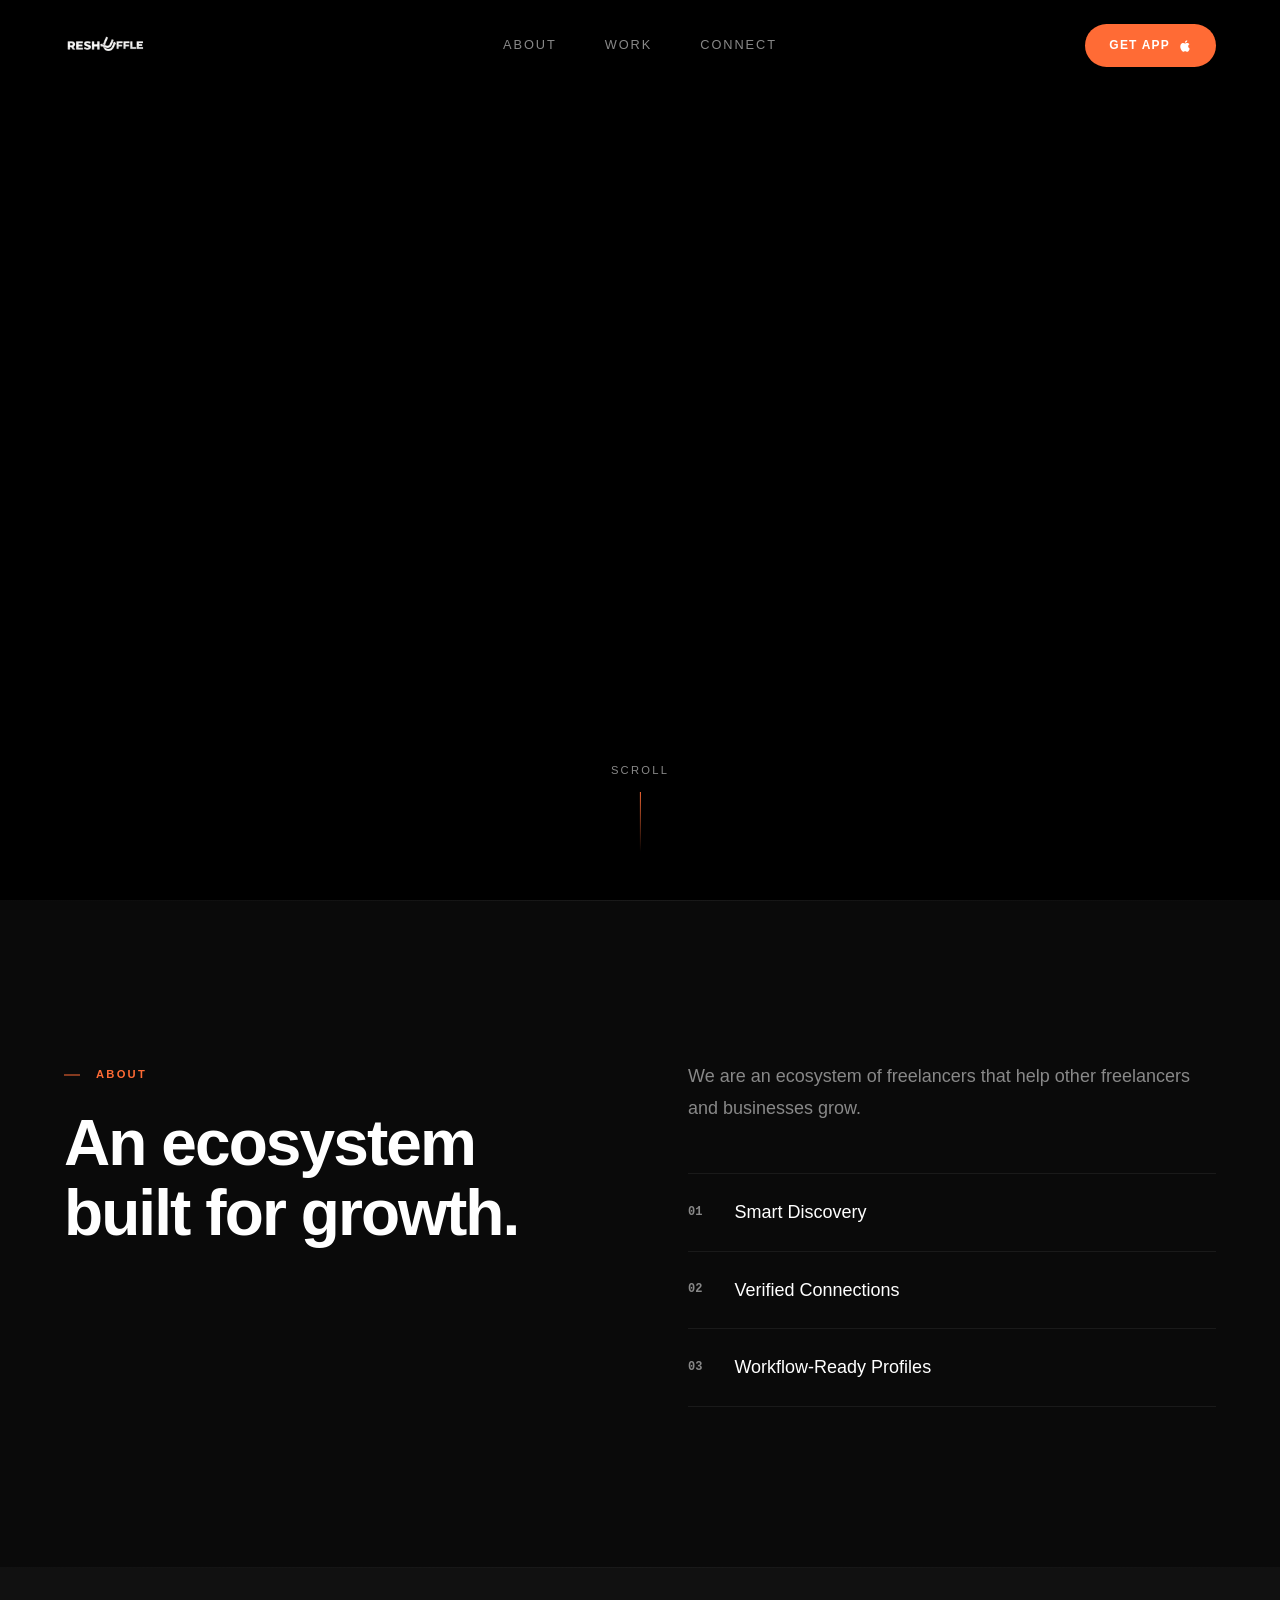
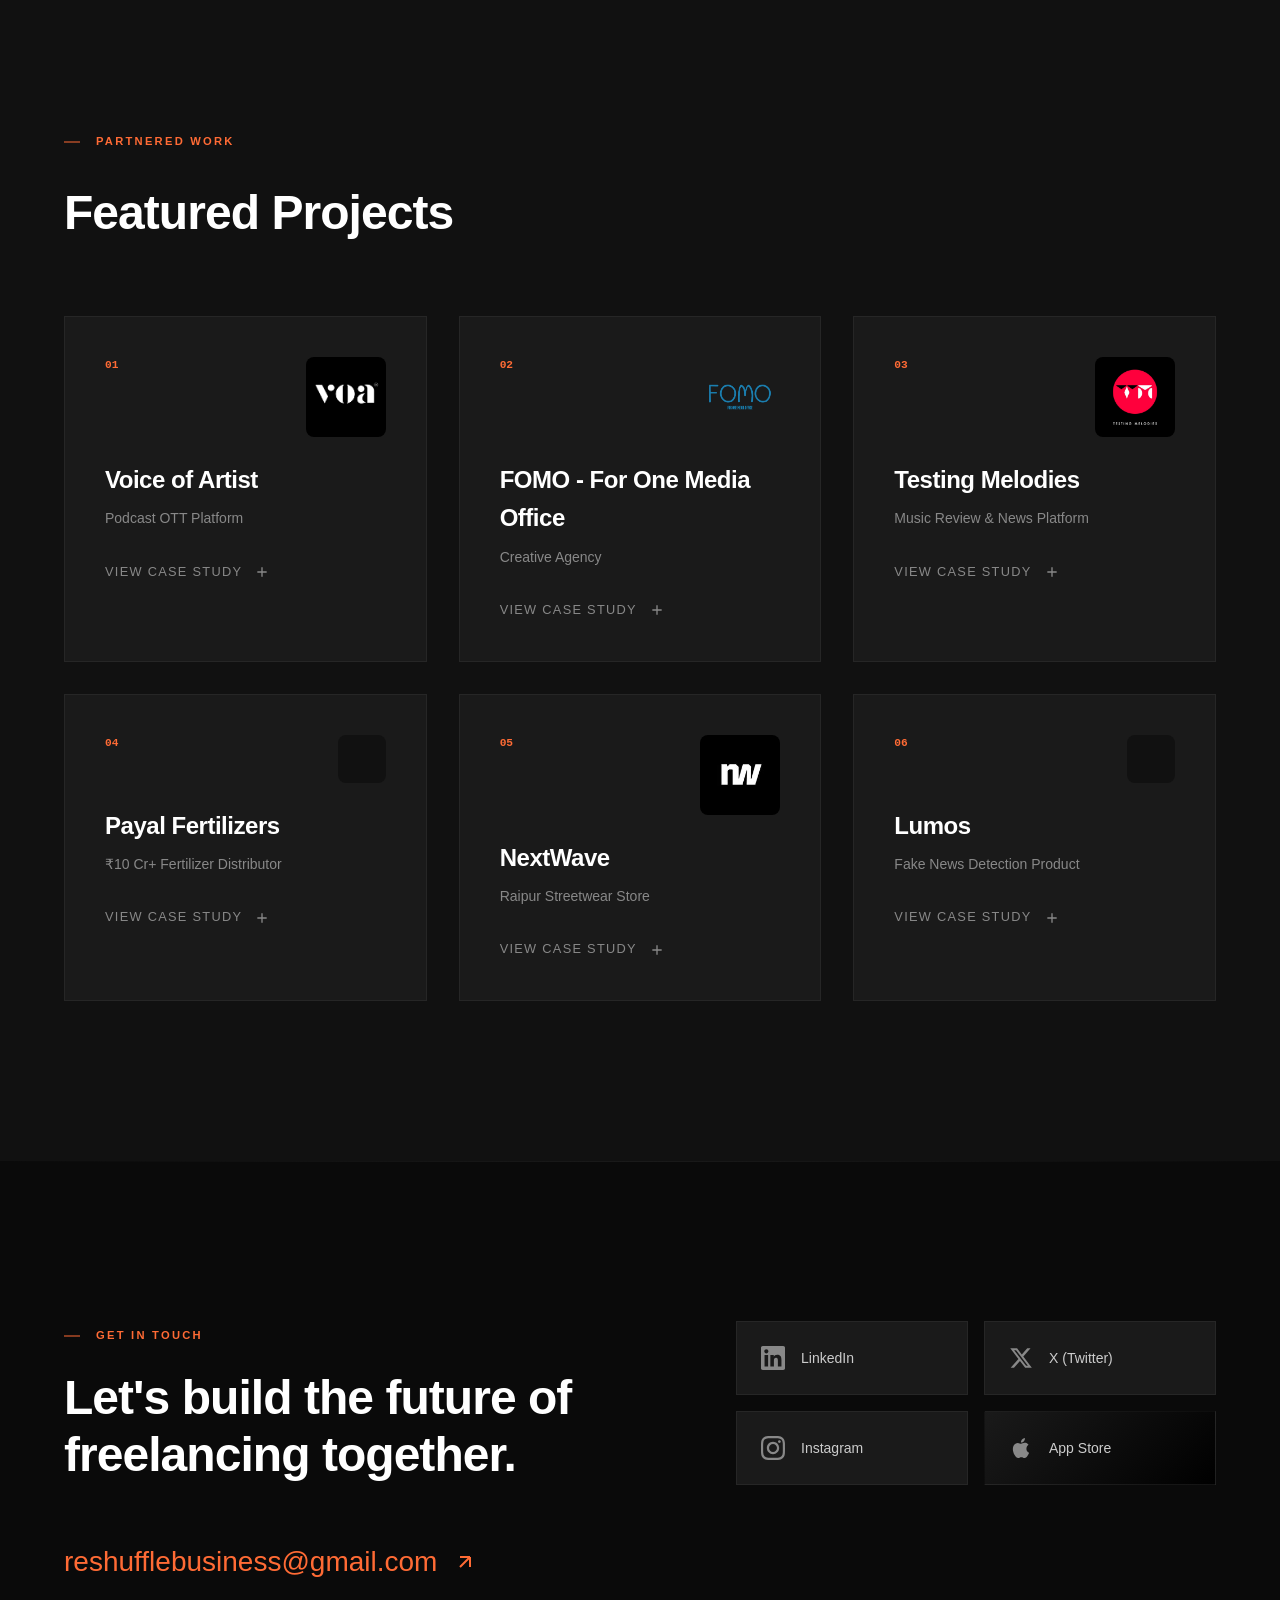
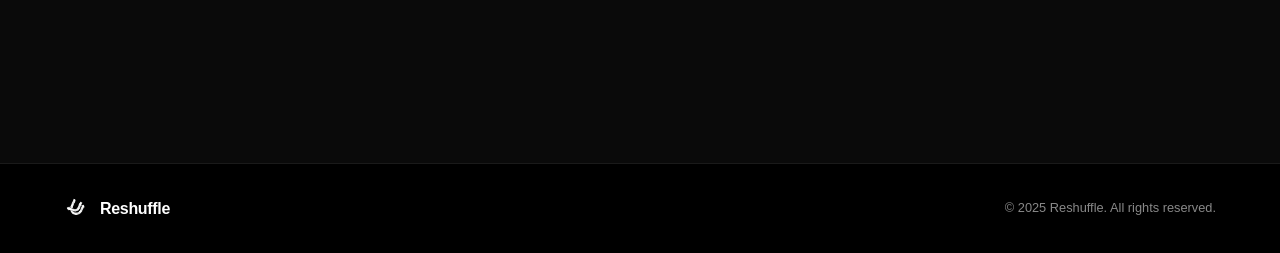
==== index.html @ 43a5092a "Add VOA website and YouTube links" ====
<!DOCTYPE html>
<html lang="en">
<head>
    <meta charset="UTF-8">
    <meta name="viewport" content="width=device-width, initial-scale=1.0">
    <title>Reshuffle — Connect with Purpose | Freelancer Ecosystem</title>
    
    <!-- SEO Meta Tags -->
    <meta name="description" content="Reshuffle is an ecosystem of freelancers helping other freelancers and businesses grow. Smart discovery, verified connections, and workflow-ready profiles.">
    <meta name="keywords" content="freelancer, networking, digital business card, freelance ecosystem, connect, collaboration, India">
    <meta name="author" content="Reshuffle">
    <meta name="robots" content="index, follow">
    <link rel="canonical" href="https://reshxffle.com/">
    
    <!-- Open Graph / Facebook -->
    <meta property="og:type" content="website">
    <meta property="og:url" content="https://reshxffle.com/">
    <meta property="og:title" content="Reshuffle — Connect with Purpose">
    <meta property="og:description" content="An ecosystem of freelancers helping other freelancers and businesses grow.">
    <meta property="og:image" content="https://reshxffle.com/og-image.png">
    
    <!-- Twitter -->
    <meta property="twitter:card" content="summary_large_image">
    <meta property="twitter:url" content="https://reshxffle.com/">
    <meta property="twitter:title" content="Reshuffle — Connect with Purpose">
    <meta property="twitter:description" content="An ecosystem of freelancers helping other freelancers and businesses grow.">
    <meta property="twitter:image" content="https://reshxffle.com/og-image.png">
    
    <!-- Favicon -->
    <link rel="icon" type="image/png" href="5 (1).png">
    <link rel="apple-touch-icon" href="5 (1).png">
    
    <!-- Preload critical assets -->
    <link rel="preload" href="styles.css" as="style">
    <link rel="preload" href="2 (1).png" as="image">
    
    <link rel="stylesheet" href="styles.css">
</head>
<body>
    <!-- Navigation -->
    <nav class="navbar">
        <a href="#hero" class="nav-logo">
            <img src="2 (1).png" alt="Reshuffle" class="logo-img" width="120" height="32">
        </a>
        <div class="nav-links">
            <a href="#about">About</a>
            <a href="#work">Work</a>
            <a href="#connect">Connect</a>
        </div>
        <a href="https://apps.apple.com/us/app/reshuffle/id6740192529" target="_blank" class="nav-cta">
            <span>Get App</span>
            <svg viewBox="0 0 24 24" fill="currentColor" width="16" height="16">
                <path d="M18.71 19.5c-.83 1.24-1.71 2.45-3.05 2.47-1.34.03-1.77-.79-3.29-.79-1.53 0-2 .77-3.27.82-1.31.05-2.3-1.32-3.14-2.53C4.25 17 2.94 12.45 4.7 9.39c.87-1.52 2.43-2.48 4.12-2.51 1.28-.02 2.5.87 3.29.87.78 0 2.26-1.07 3.81-.91.65.03 2.47.26 3.64 1.98-.09.06-2.17 1.28-2.15 3.81.03 3.02 2.65 4.03 2.68 4.04-.03.07-.42 1.44-1.38 2.83M13 3.5c.73-.83 1.94-1.46 2.94-1.5.13 1.17-.34 2.35-1.04 3.19-.69.85-1.83 1.51-2.95 1.42-.15-1.15.41-2.35 1.05-3.11z"/>
            </svg>
        </a>
        <div class="nav-toggle" id="navToggle">
            <span></span>
            <span></span>
            <span></span>
        </div>
    </nav>

    <!-- Mobile Menu -->
    <div class="mobile-menu" id="mobileMenu">
        <a href="#about">About</a>
        <a href="#work">Work</a>
        <a href="#connect">Connect</a>
        <a href="https://apps.apple.com/us/app/reshuffle/id6740192529" target="_blank" class="mobile-cta">Get App</a>
    </div>

    <!-- Hero Section with Video Background -->
    <section class="hero" id="hero">
        <!-- LCP Element for PageSpeed -->
        <h1 class="hero-lcp">Reshuffle</h1>
        <div class="video-container">
            <video autoplay muted loop playsinline preload="auto" id="heroVideo" poster="video-poster.jpg">
                <source src="WhatsApp Video 2025-12-06 at 01.39.34.mp4" type="video/mp4">
            </video>
            <div class="video-overlay"></div>
        </div>
        <div class="scroll-indicator">
            <div class="scroll-text">Scroll</div>
            <div class="scroll-line"></div>
        </div>
    </section>

    <!-- About Section -->
    <section class="about" id="about">
        <div class="section-container">
            <div class="about-grid">
                <div class="about-left">
                    <span class="section-label">About</span>
                    <h2 class="about-headline">An ecosystem built for growth.</h2>
                </div>
                <div class="about-right">
                    <p class="about-description">
                        We are an ecosystem of freelancers that help other freelancers and businesses grow.
                    </p>
                    <div class="about-features">
                        <div class="feature-item">
                            <span class="feature-number">01</span>
                            <span class="feature-text">Smart Discovery</span>
                        </div>
                        <div class="feature-item">
                            <span class="feature-number">02</span>
                            <span class="feature-text">Verified Connections</span>
                        </div>
                        <div class="feature-item">
                            <span class="feature-number">03</span>
                            <span class="feature-text">Workflow-Ready Profiles</span>
                        </div>
                    </div>
                </div>
            </div>
        </div>
    </section>

    <!-- Partnered Work Section -->
    <section class="work" id="work">
        <div class="section-container">
            <span class="section-label">Partnered Work</span>
            <h2 class="work-headline">Featured Projects</h2>
            <div class="work-grid">
                <!-- Case Study 1 - Voice of Artist -->
                <div class="work-card" data-project="1">
                    <div class="work-card-inner">
                        <div class="work-header">
                            <span class="work-number">01</span>
                            <img src="Voice of Artist Logo-3.png" alt="VOA Logo" class="work-logo" width="80" height="80">
                        </div>
                        <h3 class="work-title">Voice of Artist</h3>
                        <p class="work-desc">Podcast OTT Platform</p>
                        <div class="work-expand">
                            <span>View Case Study</span>
                            <svg viewBox="0 0 24 24" fill="none" stroke="currentColor" stroke-width="2" width="20" height="20">
                                <path d="M12 5v14M5 12h14"/>
                            </svg>
                        </div>
                    </div>
                    <div class="work-details">
                        <div class="detail-section">
                            <h4>Background</h4>
                            <p>A YouTube-based podcast brand aiming to evolve into a full OTT platform for podcasts and short films.</p>
                        </div>
                        <div class="detail-section">
                            <h4>Problem</h4>
                            <ul>
                                <li>Vision lacked clarity for scale</li>
                                <li>Founder's time conflicted with other projects</li>
                                <li>Needed high-quality work at affordable rates</li>
                            </ul>
                        </div>
                        <div class="detail-section">
                            <h4>Solution</h4>
                            <ul>
                                <li>Revamped brand strategy</li>
                                <li>Built their first website</li>
                                <li>Set up dedicated social media team</li>
                                <li>Published community-centric content</li>
                            </ul>
                        </div>
                        <div class="work-links">
                            <a href="https://www.voiceofartist.com/" target="_blank" class="work-link">
                                <span>Website</span>
                                <svg viewBox="0 0 24 24" fill="none" stroke="currentColor" stroke-width="2" width="16" height="16">
                                    <path d="M7 17L17 7M17 7H7M17 7V17"/>
                                </svg>
                            </a>
                            <a href="https://www.youtube.com/@Voauniverse" target="_blank" class="work-link">
                                <span>YouTube</span>
                                <svg viewBox="0 0 24 24" fill="none" stroke="currentColor" stroke-width="2" width="16" height="16">
                                    <path d="M7 17L17 7M17 7H7M17 7V17"/>
                                </svg>
                            </a>
                        </div>
                    </div>
                </div>

                <!-- Case Study 2 - FOMO -->
                <div class="work-card" data-project="2">
                    <div class="work-card-inner">
                        <div class="work-header">
                            <span class="work-number">02</span>
                            <img src="Artboard 4 copy 2.png" alt="FOMO Logo" class="work-logo" width="80" height="80">
                        </div>
                        <h3 class="work-title">FOMO - For One Media Office</h3>
                        <p class="work-desc">Creative Agency</p>
                        <div class="work-expand">
                            <span>View Case Study</span>
                            <svg viewBox="0 0 24 24" fill="none" stroke="currentColor" stroke-width="2" width="20" height="20">
                                <path d="M12 5v14M5 12h14"/>
                            </svg>
                        </div>
                    </div>
                    <div class="work-details">
                        <div class="detail-section">
                            <h4>Background</h4>
                            <p>A content & branding agency offering brand kits and social presence services.</p>
                        </div>
                        <div class="detail-section">
                            <h4>Problem</h4>
                            <ul>
                                <li>Missing website/app development services</li>
                                <li>Losing clients needing end-to-end digital presence</li>
                            </ul>
                        </div>
                        <div class="detail-section">
                            <h4>Solution</h4>
                            <ul>
                                <li>Delivered multiple client websites</li>
                                <li>Expanded service portfolio</li>
                                <li>Increased client acquisition & revenue</li>
                            </ul>
                        </div>
                        <a href="https://sahaj-agro-web.vercel.app/" target="_blank" class="work-link">
                            <span>View Live Project</span>
                            <svg viewBox="0 0 24 24" fill="none" stroke="currentColor" stroke-width="2" width="16" height="16">
                                <path d="M7 17L17 7M17 7H7M17 7V17"/>
                            </svg>
                        </a>
                    </div>
                </div>

                <!-- Case Study 3 - Testing Melodies -->
                <div class="work-card" data-project="3">
                    <div class="work-card-inner">
                        <div class="work-header">
                            <span class="work-number">03</span>
                            <img src="WhatsApp Image 2025-12-17 at 14.43.36.jpeg" alt="Testing Melodies Logo" class="work-logo" width="80" height="80">
                        </div>
                        <h3 class="work-title">Testing Melodies</h3>
                        <p class="work-desc">Music Review & News Platform</p>
                        <div class="work-expand">
                            <span>View Case Study</span>
                            <svg viewBox="0 0 24 24" fill="none" stroke="currentColor" stroke-width="2" width="20" height="20">
                                <path d="M12 5v14M5 12h14"/>
                            </svg>
                        </div>
                    </div>
                    <div class="work-details">
                        <div class="detail-section">
                            <h4>Background</h4>
                            <p>A bold music review platform delivering no-BS critiques, global music news, and curated perspectives. From underground releases to chart-toppers, they break down every drop, riff, and rhyme with the ears of critics and hearts of fans.</p>
                        </div>
                        <div class="detail-section">
                            <h4>Problem</h4>
                            <ul>
                                <li>Needed automation systems for operations</li>
                                <li>Required a professional website</li>
                                <li>Lacked structured artist outreach process</li>
                            </ul>
                        </div>
                        <div class="detail-section">
                            <h4>Solution</h4>
                            <ul>
                                <li>Set up automation & website infrastructure</li>
                                <li>Created complete operation planning</li>
                                <li>Built artist outreach system</li>
                                <li>Hired & onboarded 10 writers</li>
                            </ul>
                        </div>
                        <a href="https://www.testingmelodies.com/" target="_blank" class="work-link">
                            <span>View Live Project</span>
                            <svg viewBox="0 0 24 24" fill="none" stroke="currentColor" stroke-width="2" width="16" height="16">
                                <path d="M7 17L17 7M17 7H7M17 7V17"/>
                            </svg>
                        </a>
                    </div>
                </div>

                <!-- Case Study 4 - Payal Fertilizers -->
                <div class="work-card" data-project="4">
                    <div class="work-card-inner">
                        <div class="work-header">
                            <span class="work-number">04</span>
                            <div class="work-logo-placeholder" id="logo-4"></div>
                        </div>
                        <h3 class="work-title">Payal Fertilizers</h3>
                        <p class="work-desc">₹10 Cr+ Fertilizer Distributor</p>
                        <div class="work-expand">
                            <span>View Case Study</span>
                            <svg viewBox="0 0 24 24" fill="none" stroke="currentColor" stroke-width="2" width="20" height="20">
                                <path d="M12 5v14M5 12h14"/>
                            </svg>
                        </div>
                    </div>
                    <div class="work-details">
                        <div class="detail-section">
                            <h4>Background</h4>
                            <p>A well-established distributor operating entirely on physical documentation.</p>
                        </div>
                        <div class="detail-section">
                            <h4>Problem</h4>
                            <ul>
                                <li>Manual operations causing errors & delays</li>
                                <li>No real-time data tracking</li>
                                <li>No digital ecosystem for inventory & sales</li>
                            </ul>
                        </div>
                        <div class="detail-section">
                            <h4>Solution</h4>
                            <ul>
                                <li>Inventory management system</li>
                                <li>Sales management dashboard</li>
                                <li>Improved tracking & operational efficiency</li>
                            </ul>
                        </div>
                        <a href="https://retail-management-system-6o3k.onrender.com/" target="_blank" class="work-link">
                            <span>View Live Project</span>
                            <svg viewBox="0 0 24 24" fill="none" stroke="currentColor" stroke-width="2" width="16" height="16">
                                <path d="M7 17L17 7M17 7H7M17 7V17"/>
                            </svg>
                        </a>
                    </div>
                </div>

                <!-- Case Study 5 - NextWave -->
                <div class="work-card" data-project="5">
                    <div class="work-card-inner">
                        <div class="work-header">
                            <span class="work-number">05</span>
                            <img src="448228075_3775032336079476_2112666544540400340_n.jpg" alt="NextWave Logo" class="work-logo" width="80" height="80">
                        </div>
                        <h3 class="work-title">NextWave</h3>
                        <p class="work-desc">Raipur Streetwear Store</p>
                        <div class="work-expand">
                            <span>View Case Study</span>
                            <svg viewBox="0 0 24 24" fill="none" stroke="currentColor" stroke-width="2" width="20" height="20">
                                <path d="M12 5v14M5 12h14"/>
                            </svg>
                        </div>
                    </div>
                    <div class="work-details">
                        <div class="detail-section">
                            <h4>Background</h4>
                            <p>A physical store with strong offline identity but zero online presence.</p>
                        </div>
                        <div class="detail-section">
                            <h4>Problem</h4>
                            <ul>
                                <li>Missing digital brand identity</li>
                                <li>No online audience or digital sales</li>
                            </ul>
                        </div>
                        <div class="detail-section">
                            <h4>Solution</h4>
                            <ul>
                                <li>Instagram setup & optimization</li>
                                <li>Content shoots + reels + catalogue</li>
                                <li>Micro-targeted local promotions</li>
                                <li>Increased footfall & online traction</li>
                            </ul>
                        </div>
                        <div class="work-links">
                            <a href="https://www.instagram.com/reel/DKIATqQSa67/" target="_blank" class="work-link">
                                <span>Reel 1</span>
                                <svg viewBox="0 0 24 24" fill="none" stroke="currentColor" stroke-width="2" width="16" height="16">
                                    <path d="M7 17L17 7M17 7H7M17 7V17"/>
                                </svg>
                            </a>
                            <a href="https://www.instagram.com/reel/DJE-OFLSDKU/" target="_blank" class="work-link">
                                <span>Reel 2</span>
                                <svg viewBox="0 0 24 24" fill="none" stroke="currentColor" stroke-width="2" width="16" height="16">
                                    <path d="M7 17L17 7M17 7H7M17 7V17"/>
                                </svg>
                            </a>
                            <a href="https://www.instagram.com/reel/DI37tfjvJw6/" target="_blank" class="work-link">
                                <span>Reel 3</span>
                                <svg viewBox="0 0 24 24" fill="none" stroke="currentColor" stroke-width="2" width="16" height="16">
                                    <path d="M7 17L17 7M17 7H7M17 7V17"/>
                                </svg>
                            </a>
                        </div>
                    </div>
                </div>

                <!-- Case Study 6 - Lumos -->
                <div class="work-card" data-project="6">
                    <div class="work-card-inner">
                        <div class="work-header">
                            <span class="work-number">06</span>
                            <div class="work-logo-placeholder" id="logo-6"></div>
                        </div>
                        <h3 class="work-title">Lumos</h3>
                        <p class="work-desc">Fake News Detection Product</p>
                        <div class="work-expand">
                            <span>View Case Study</span>
                            <svg viewBox="0 0 24 24" fill="none" stroke="currentColor" stroke-width="2" width="20" height="20">
                                <path d="M12 5v14M5 12h14"/>
                            </svg>
                        </div>
                    </div>
                    <div class="work-details">
                        <div class="detail-section">
                            <h4>Background</h4>
                            <p>A passion project to detect misinformation globally.</p>
                        </div>
                        <div class="detail-section">
                            <h4>Problem</h4>
                            <ul>
                                <li>No clear user base</li>
                                <li>No product direction for market</li>
                                <li>Needed network + product refinement</li>
                            </ul>
                        </div>
                        <div class="detail-section">
                            <h4>Solution</h4>
                            <ul>
                                <li>Structured SaaS-style verification product</li>
                                <li>Claim analysis & trust scores</li>
                                <li>Positioned for B2B news organization adoption</li>
                            </ul>
                        </div>
                        <a href="https://lumos-leln.onrender.com/" target="_blank" class="work-link">
                            <span>View Live Project</span>
                            <svg viewBox="0 0 24 24" fill="none" stroke="currentColor" stroke-width="2" width="16" height="16">
                                <path d="M7 17L17 7M17 7H7M17 7V17"/>
                            </svg>
                        </a>
                    </div>
                </div>
            </div>
        </div>
    </section>

    <!-- Connect Section (Combined Social + Contact) -->
    <section class="connect" id="connect">
        <div class="section-container">
            <div class="connect-wrapper">
                <div class="connect-left">
                    <span class="section-label">Get in Touch</span>
                    <h2 class="connect-headline">Let's build the future of freelancing together.</h2>
                    <a href="mailto:reshufflebusiness@gmail.com" class="connect-email">
                        <span>reshufflebusiness@gmail.com</span>
                        <svg viewBox="0 0 24 24" fill="none" stroke="currentColor" stroke-width="2" width="20" height="20">
                            <path d="M7 17L17 7M17 7H7M17 7V17"/>
                        </svg>
                    </a>
                </div>
                <div class="connect-right">
                    <div class="social-grid">
                        <a href="https://www.linkedin.com/company/reshxffle" target="_blank" class="social-link">
                            <svg viewBox="0 0 24 24" fill="currentColor" width="24" height="24">
                                <path d="M20.447 20.452h-3.554v-5.569c0-1.328-.027-3.037-1.852-3.037-1.853 0-2.136 1.445-2.136 2.939v5.667H9.351V9h3.414v1.561h.046c.477-.9 1.637-1.85 3.37-1.85 3.601 0 4.267 2.37 4.267 5.455v6.286zM5.337 7.433c-1.144 0-2.063-.926-2.063-2.065 0-1.138.92-2.063 2.063-2.063 1.14 0 2.064.925 2.064 2.063 0 1.139-.925 2.065-2.064 2.065zm1.782 13.019H3.555V9h3.564v11.452zM22.225 0H1.771C.792 0 0 .774 0 1.729v20.542C0 23.227.792 24 1.771 24h20.451C23.2 24 24 23.227 24 22.271V1.729C24 .774 23.2 0 22.222 0h.003z"/>
                            </svg>
                            <span>LinkedIn</span>
                        </a>
                        <a href="https://x.com/reshxffle" target="_blank" class="social-link">
                            <svg viewBox="0 0 24 24" fill="currentColor" width="24" height="24">
                                <path d="M18.244 2.25h3.308l-7.227 8.26 8.502 11.24H16.17l-5.214-6.817L4.99 21.75H1.68l7.73-8.835L1.254 2.25H8.08l4.713 6.231zm-1.161 17.52h1.833L7.084 4.126H5.117z"/>
                            </svg>
                            <span>X (Twitter)</span>
                        </a>
                        <a href="https://instagram.com/reshxffle" target="_blank" class="social-link">
                            <svg viewBox="0 0 24 24" fill="currentColor" width="24" height="24">
                                <path d="M12 2.163c3.204 0 3.584.012 4.85.07 3.252.148 4.771 1.691 4.919 4.919.058 1.265.069 1.645.069 4.849 0 3.205-.012 3.584-.069 4.849-.149 3.225-1.664 4.771-4.919 4.919-1.266.058-1.644.07-4.85.07-3.204 0-3.584-.012-4.849-.07-3.26-.149-4.771-1.699-4.919-4.92-.058-1.265-.07-1.644-.07-4.849 0-3.204.013-3.583.07-4.849.149-3.227 1.664-4.771 4.919-4.919 1.266-.057 1.645-.069 4.849-.069zm0-2.163c-3.259 0-3.667.014-4.947.072-4.358.2-6.78 2.618-6.98 6.98-.059 1.281-.073 1.689-.073 4.948 0 3.259.014 3.668.072 4.948.2 4.358 2.618 6.78 6.98 6.98 1.281.058 1.689.072 4.948.072 3.259 0 3.668-.014 4.948-.072 4.354-.2 6.782-2.618 6.979-6.98.059-1.28.073-1.689.073-4.948 0-3.259-.014-3.667-.072-4.947-.196-4.354-2.617-6.78-6.979-6.98-1.281-.059-1.69-.073-4.949-.073zm0 5.838c-3.403 0-6.162 2.759-6.162 6.162s2.759 6.163 6.162 6.163 6.162-2.759 6.162-6.163c0-3.403-2.759-6.162-6.162-6.162zm0 10.162c-2.209 0-4-1.79-4-4 0-2.209 1.791-4 4-4s4 1.791 4 4c0 2.21-1.791 4-4 4zm6.406-11.845c-.796 0-1.441.645-1.441 1.44s.645 1.44 1.441 1.44c.795 0 1.439-.645 1.439-1.44s-.644-1.44-1.439-1.44z"/>
                            </svg>
                            <span>Instagram</span>
                        </a>
                        <a href="https://apps.apple.com/us/app/reshuffle/id6740192529" target="_blank" class="social-link app-link">
                            <svg viewBox="0 0 24 24" fill="currentColor" width="24" height="24">
                                <path d="M18.71 19.5c-.83 1.24-1.71 2.45-3.05 2.47-1.34.03-1.77-.79-3.29-.79-1.53 0-2 .77-3.27.82-1.31.05-2.3-1.32-3.14-2.53C4.25 17 2.94 12.45 4.7 9.39c.87-1.52 2.43-2.48 4.12-2.51 1.28-.02 2.5.87 3.29.87.78 0 2.26-1.07 3.81-.91.65.03 2.47.26 3.64 1.98-.09.06-2.17 1.28-2.15 3.81.03 3.02 2.65 4.03 2.68 4.04-.03.07-.42 1.44-1.38 2.83M13 3.5c.73-.83 1.94-1.46 2.94-1.5.13 1.17-.34 2.35-1.04 3.19-.69.85-1.83 1.51-2.95 1.42-.15-1.15.41-2.35 1.05-3.11z"/>
                            </svg>
                            <span>App Store</span>
                        </a>
                    </div>
                </div>
            </div>
        </div>
    </section>

    <!-- Footer -->
    <footer class="footer">
        <div class="footer-content">
            <div class="footer-left">
                <img src="5 (1).png" alt="Reshuffle" class="footer-icon" width="32" height="32">
                <span class="footer-brand">Reshuffle</span>
            </div>
            <span class="footer-copy">© 2025 Reshuffle. All rights reserved.</span>
        </div>
    </footer>

    <script src="script.js" defer></script>
</body>
</html>
---- styles.css ----
/* ===== VARIABLES ===== */
:root {
    --black: #000000;
    --black-soft: #0A0A0A;
    --orange: #FF6B35;
    --orange-light: #FF8C5A;
    --orange-glow: rgba(255, 107, 53, 0.15);
    --white: #FFFFFF;
    --gray-dark: #111111;
    --gray-medium: #1A1A1A;
    --gray-light: #888888;
    --gray-lighter: #CCCCCC;
    
    --font-family: -apple-system, BlinkMacSystemFont, 'SF Pro Display', 'SF Pro Text', 'Helvetica Neue', Helvetica, Arial, sans-serif;
    
    --transition: all 0.4s cubic-bezier(0.4, 0, 0.2, 1);
    --transition-fast: all 0.2s cubic-bezier(0.4, 0, 0.2, 1);
}

/* ===== RESET & BASE ===== */
*, *::before, *::after {
    margin: 0;
    padding: 0;
    box-sizing: border-box;
}

html {
    scroll-behavior: smooth;
    font-size: 16px;
}

body {
    font-family: var(--font-family);
    background-color: var(--black);
    color: var(--white);
    line-height: 1.6;
    overflow-x: hidden;
    -webkit-font-smoothing: antialiased;
    -moz-osx-font-smoothing: grayscale;
    opacity: 0;
    animation: fadeIn 0.5s ease forwards;
}

@keyframes fadeIn {
    from { opacity: 0; }
    to { opacity: 1; }
}

a {
    text-decoration: none;
    color: inherit;
    transition: var(--transition);
}

/* ===== NAVIGATION ===== */
.navbar {
    position: fixed;
    top: 0;
    left: 0;
    right: 0;
    z-index: 1000;
    display: flex;
    justify-content: space-between;
    align-items: center;
    padding: 1.5rem 4rem;
    background: transparent;
    transition: var(--transition);
}

.navbar.scrolled {
    background: rgba(0, 0, 0, 0.9);
    padding: 1rem 4rem;
    backdrop-filter: blur(20px);
    -webkit-backdrop-filter: blur(20px);
    border-bottom: 1px solid rgba(255, 255, 255, 0.05);
}

.nav-logo {
    display: flex;
    align-items: center;
}

.logo-img {
    height: 32px;
    width: auto;
    transition: var(--transition);
}

.navbar.scrolled .logo-img {
    height: 28px;
}

.nav-links {
    display: flex;
    gap: 3rem;
    position: absolute;
    left: 50%;
    transform: translateX(-50%);
}

.nav-links a {
    font-size: 0.8rem;
    font-weight: 500;
    text-transform: uppercase;
    letter-spacing: 0.15em;
    color: var(--gray-light);
    position: relative;
    padding: 0.5rem 0;
}

.nav-links a::after {
    content: '';
    position: absolute;
    bottom: 0;
    left: 0;
    width: 0;
    height: 1px;
    background: var(--orange);
    transition: var(--transition);
}

.nav-links a:hover {
    color: var(--white);
}

.nav-links a:hover::after {
    width: 100%;
}

.nav-cta {
    display: flex;
    align-items: center;
    gap: 0.5rem;
    padding: 0.75rem 1.5rem;
    background: var(--orange);
    color: var(--white);
    font-size: 0.75rem;
    font-weight: 600;
    text-transform: uppercase;
    letter-spacing: 0.1em;
    border-radius: 100px;
    transition: var(--transition);
}

.nav-cta:hover {
    background: var(--orange-light);
    transform: translateY(-2px);
    box-shadow: 0 10px 30px rgba(255, 107, 53, 0.3);
}

.nav-cta svg {
    width: 14px;
    height: 14px;
}

.nav-toggle {
    display: none;
    flex-direction: column;
    gap: 5px;
    cursor: pointer;
    z-index: 1001;
}

.nav-toggle span {
    width: 24px;
    height: 2px;
    background: var(--white);
    transition: var(--transition);
    border-radius: 2px;
}

.nav-toggle.active span:nth-child(1) {
    transform: rotate(45deg) translate(5px, 5px);
}

.nav-toggle.active span:nth-child(2) {
    opacity: 0;
}

.nav-toggle.active span:nth-child(3) {
    transform: rotate(-45deg) translate(5px, -5px);
}

.mobile-menu {
    display: none;
    position: fixed;
    top: 0;
    left: 0;
    right: 0;
    bottom: 0;
    background: var(--black);
    z-index: 999;
    flex-direction: column;
    justify-content: center;
    align-items: center;
    gap: 2.5rem;
    opacity: 0;
    pointer-events: none;
    transition: var(--transition);
}

.mobile-menu.active {
    opacity: 1;
    pointer-events: all;
}

.mobile-menu a {
    font-size: 2rem;
    font-weight: 500;
    color: var(--white);
    letter-spacing: -0.02em;
}

.mobile-menu a:hover {
    color: var(--orange);
}

.mobile-cta {
    margin-top: 1rem;
    padding: 1rem 2.5rem !important;
    background: var(--orange);
    border-radius: 100px;
    font-size: 1rem !important;
}

/* ===== HERO SECTION ===== */
.hero {
    position: relative;
    height: 100vh;
    display: flex;
    align-items: center;
    justify-content: center;
    overflow: hidden;
}

/* LCP Element - Completely hidden, only for PageSpeed */
.hero-lcp {
    position: absolute;
    width: 1px;
    height: 1px;
    padding: 0;
    margin: -1px;
    overflow: hidden;
    clip: rect(0, 0, 0, 0);
    white-space: nowrap;
    border: 0;
}

.video-container {
    position: absolute;
    top: 0;
    left: 0;
    width: 100%;
    height: 100%;
    z-index: -1;
    overflow: hidden;
    background: var(--black);
}

.video-container video {
    width: 100%;
    height: 100%;
    object-fit: contain;
    background: var(--black);
}

/* Mobile video fixes */
@media (max-width: 768px) {
    .video-container video {
        width: 100%;
        height: 100%;
        object-fit: contain;
    }
    
    .hero {
        min-height: 100vh;
        min-height: -webkit-fill-available;
    }
    
    .scroll-indicator {
        bottom: 2rem;
    }
    
    .scroll-line {
        height: 40px;
    }
}

.video-overlay {
    position: absolute;
    top: 0;
    left: 0;
    width: 100%;
    height: 100%;
    background: linear-gradient(
        to bottom,
        rgba(0, 0, 0, 0.3) 0%,
        rgba(0, 0, 0, 0.1) 40%,
        rgba(0, 0, 0, 0.1) 60%,
        rgba(0, 0, 0, 0.7) 100%
    );
}

.scroll-indicator {
    position: absolute;
    bottom: 3rem;
    left: 50%;
    transform: translateX(-50%);
    display: flex;
    flex-direction: column;
    align-items: center;
    gap: 0.75rem;
}

.scroll-text {
    font-size: 0.7rem;
    text-transform: uppercase;
    letter-spacing: 0.2em;
    color: var(--gray-light);
}

.scroll-line {
    width: 1px;
    height: 60px;
    background: linear-gradient(to bottom, var(--orange), transparent);
    animation: scrollPulse 2s ease-in-out infinite;
}

@keyframes scrollPulse {
    0%, 100% {
        transform: scaleY(1);
        opacity: 1;
    }
    50% {
        transform: scaleY(0.5);
        opacity: 0.5;
    }
}

/* ===== SECTION COMMON ===== */
.section-container {
    max-width: 1400px;
    margin: 0 auto;
    padding: 10rem 4rem;
}

.section-label {
    display: inline-block;
    font-size: 0.7rem;
    font-weight: 600;
    text-transform: uppercase;
    letter-spacing: 0.2em;
    color: var(--orange);
    margin-bottom: 1.5rem;
    position: relative;
    padding-left: 2rem;
}

.section-label::before {
    content: '';
    position: absolute;
    left: 0;
    top: 50%;
    transform: translateY(-50%);
    width: 1rem;
    height: 1px;
    background: var(--orange);
}

/* ===== ABOUT SECTION ===== */
.about {
    background: var(--black-soft);
    position: relative;
    overflow: hidden;
}

.about::before {
    content: '';
    position: absolute;
    top: 0;
    left: 0;
    width: 100%;
    height: 1px;
    background: linear-gradient(to right, transparent, var(--gray-medium), transparent);
}

.about-grid {
    display: grid;
    grid-template-columns: 1fr 1fr;
    gap: 6rem;
    align-items: start;
}

.about-headline {
    font-size: clamp(2.5rem, 5vw, 4rem);
    font-weight: 600;
    letter-spacing: -0.03em;
    line-height: 1.1;
    color: var(--white);
}

.about-description {
    font-size: 1.125rem;
    color: var(--gray-light);
    line-height: 1.8;
    margin-bottom: 3rem;
}

.about-features {
    display: flex;
    flex-direction: column;
    gap: 0;
}

.feature-item {
    display: flex;
    align-items: center;
    gap: 2rem;
    padding: 1.5rem 0;
    border-bottom: 1px solid var(--gray-medium);
    transition: var(--transition);
    cursor: default;
}

.feature-item:first-child {
    border-top: 1px solid var(--gray-medium);
}

.feature-item:hover {
    padding-left: 1rem;
    border-color: var(--orange);
}

.feature-item:hover .feature-number {
    color: var(--orange);
}

.feature-number {
    font-size: 0.75rem;
    font-weight: 600;
    color: var(--gray-light);
    font-family: 'SF Mono', 'Fira Code', monospace;
    transition: var(--transition);
}

.feature-text {
    font-size: 1.125rem;
    font-weight: 500;
    color: var(--white);
}

/* ===== WORK SECTION ===== */
.work {
    background: var(--gray-dark);
    position: relative;
}

.work::before {
    content: '';
    position: absolute;
    top: 0;
    left: 0;
    width: 100%;
    height: 1px;
    background: linear-gradient(to right, transparent, var(--gray-medium), transparent);
}

.work-headline {
    font-size: clamp(2rem, 4vw, 3rem);
    font-weight: 600;
    letter-spacing: -0.02em;
    margin-bottom: 4rem;
    color: var(--white);
}

.work-grid {
    display: grid;
    grid-template-columns: repeat(3, 1fr);
    gap: 2rem;
}

.work-card {
    position: relative;
    background: var(--gray-medium);
    border: 1px solid rgba(255, 255, 255, 0.05);
    transition: var(--transition);
    overflow: hidden;
    cursor: pointer;
}

.work-card::before {
    content: '';
    position: absolute;
    top: 0;
    left: 0;
    width: 100%;
    height: 3px;
    background: var(--orange);
    transform: scaleX(0);
    transform-origin: left;
    transition: var(--transition);
}

.work-card:hover {
    background: var(--black);
    border-color: var(--orange);
}

.work-card:hover::before {
    transform: scaleX(1);
}

.work-card.expanded {
    grid-column: span 3;
    background: var(--black);
    border-color: var(--orange);
}

.work-card.expanded::before {
    transform: scaleX(1);
}

.work-card-inner {
    position: relative;
    z-index: 1;
    padding: 2.5rem;
}

.work-header {
    display: flex;
    justify-content: space-between;
    align-items: flex-start;
    margin-bottom: 1.5rem;
}

.work-number {
    font-size: 0.7rem;
    font-weight: 600;
    color: var(--orange);
    font-family: 'SF Mono', 'Fira Code', monospace;
}

.work-logo-placeholder {
    width: 48px;
    height: 48px;
    background: var(--gray-dark);
    border-radius: 8px;
    display: flex;
    align-items: center;
    justify-content: center;
    overflow: hidden;
}

.work-logo-placeholder img {
    width: 100%;
    height: 100%;
    object-fit: cover;
}

.work-logo {
    width: 80px;
    height: 80px;
    object-fit: contain;
    border-radius: 8px;
}

.work-title {
    font-size: 1.5rem;
    font-weight: 600;
    color: var(--white);
    margin-bottom: 0.5rem;
    letter-spacing: -0.02em;
}

.work-desc {
    font-size: 0.875rem;
    color: var(--gray-light);
    margin-bottom: 2rem;
}

.work-expand {
    display: flex;
    align-items: center;
    gap: 0.75rem;
    color: var(--gray-light);
    font-size: 0.8rem;
    font-weight: 500;
    text-transform: uppercase;
    letter-spacing: 0.1em;
    transition: var(--transition);
}

.work-expand svg {
    width: 16px;
    height: 16px;
    transition: var(--transition);
}

.work-card:hover .work-expand {
    color: var(--orange);
}

.work-card.expanded .work-expand svg {
    transform: rotate(45deg);
}

.work-details {
    max-height: 0;
    overflow: hidden;
    transition: max-height 0.5s cubic-bezier(0.4, 0, 0.2, 1), padding 0.5s cubic-bezier(0.4, 0, 0.2, 1);
    padding: 0 2.5rem;
    background: rgba(255, 107, 53, 0.03);
}

.work-card.expanded .work-details {
    max-height: 600px;
    padding: 0 2.5rem 2.5rem;
    border-top: 1px solid var(--gray-medium);
}

.detail-section {
    margin-bottom: 1.5rem;
}

.detail-section:last-child {
    margin-bottom: 0;
}

.detail-section h4 {
    font-size: 0.75rem;
    font-weight: 600;
    text-transform: uppercase;
    letter-spacing: 0.15em;
    color: var(--orange);
    margin-bottom: 0.75rem;
}

.detail-section p {
    font-size: 0.95rem;
    color: var(--gray-lighter);
    line-height: 1.6;
}

.detail-section ul {
    list-style: none;
    padding: 0;
    margin: 0;
}

.detail-section li {
    font-size: 0.9rem;
    color: var(--gray-lighter);
    padding-left: 1.25rem;
    position: relative;
    margin-bottom: 0.5rem;
    line-height: 1.5;
}

.detail-section li::before {
    content: '→';
    position: absolute;
    left: 0;
    color: var(--orange);
    font-size: 0.8rem;
}

.work-link {
    display: inline-flex;
    align-items: center;
    gap: 0.5rem;
    margin-top: 1rem;
    padding: 0.75rem 1.25rem;
    background: var(--orange);
    color: var(--white);
    font-size: 0.8rem;
    font-weight: 600;
    text-transform: uppercase;
    letter-spacing: 0.05em;
    border-radius: 100px;
    transition: var(--transition);
}

.work-link:hover {
    background: var(--orange-light);
    transform: translateY(-2px);
}

.work-links {
    display: flex;
    flex-wrap: wrap;
    gap: 0.75rem;
    margin-top: 1rem;
}

.work-links .work-link {
    margin-top: 0;
    padding: 0.5rem 1rem;
    font-size: 0.75rem;
}

@media (max-width: 1024px) {
    .work-grid {
        grid-template-columns: 1fr;
    }
    
    .work-card.expanded {
        grid-column: span 1;
    }
}

@media (max-width: 640px) {
    .work-card-inner {
        padding: 1.5rem;
    }
    
    .work-details {
        padding: 0 1.5rem;
    }
    
    .work-card.expanded .work-details {
        padding: 0 1.5rem 1.5rem;
    }
}

/* ===== CONNECT SECTION ===== */
.connect {
    background: var(--black-soft);
    position: relative;
}

.connect::before {
    content: '';
    position: absolute;
    top: 0;
    left: 0;
    width: 100%;
    height: 1px;
    background: linear-gradient(to right, transparent, var(--gray-medium), transparent);
}

.connect-wrapper {
    display: grid;
    grid-template-columns: 1.2fr 1fr;
    gap: 6rem;
    align-items: start;
}

.connect-headline {
    font-size: clamp(2rem, 4vw, 3rem);
    font-weight: 600;
    letter-spacing: -0.02em;
    line-height: 1.2;
    margin-bottom: 2.5rem;
    color: var(--white);
}

.connect-email {
    display: inline-flex;
    align-items: center;
    gap: 1rem;
    font-size: clamp(1.25rem, 2.5vw, 1.75rem);
    font-weight: 500;
    color: var(--orange);
    padding: 1rem 0;
    border-bottom: 2px solid transparent;
    transition: var(--transition);
}

.connect-email:hover {
    border-color: var(--orange);
}

.connect-email svg {
    width: 24px;
    height: 24px;
    transition: var(--transition);
}

.connect-email:hover svg {
    transform: translate(5px, -5px);
}

.social-grid {
    display: grid;
    grid-template-columns: repeat(2, 1fr);
    gap: 1rem;
}

.social-link {
    display: flex;
    align-items: center;
    gap: 1rem;
    padding: 1.5rem;
    background: var(--gray-medium);
    border: 1px solid rgba(255, 255, 255, 0.05);
    transition: var(--transition);
}

.social-link:hover {
    background: var(--gray-dark);
    border-color: var(--orange);
    transform: translateX(5px);
}

.social-link svg {
    width: 24px;
    height: 24px;
    color: var(--gray-light);
    transition: var(--transition);
}

.social-link:hover svg {
    color: var(--orange);
}

.social-link span {
    font-size: 0.875rem;
    font-weight: 500;
    color: var(--gray-lighter);
}

.social-link.app-link {
    background: linear-gradient(135deg, var(--gray-medium), var(--black));
}

.social-link.app-link:hover {
    background: var(--orange);
}

.social-link.app-link:hover svg,
.social-link.app-link:hover span {
    color: var(--white);
}

/* ===== FOOTER ===== */
.footer {
    background: var(--black);
    padding: 2rem 4rem;
    border-top: 1px solid var(--gray-medium);
}

.footer-content {
    max-width: 1400px;
    margin: 0 auto;
    display: flex;
    justify-content: space-between;
    align-items: center;
}

.footer-left {
    display: flex;
    align-items: center;
    gap: 0.75rem;
}

.footer-icon {
    width: 24px;
    height: 24px;
    object-fit: contain;
}

.footer-brand {
    font-size: 1rem;
    font-weight: 600;
    letter-spacing: -0.02em;
}

.footer-copy {
    font-size: 0.8rem;
    color: var(--gray-light);
}

/* ===== RESPONSIVE ===== */
@media (max-width: 1024px) {
    .navbar {
        padding: 1.5rem 2rem;
    }
    
    .navbar.scrolled {
        padding: 1rem 2rem;
    }
    
    .nav-links {
        display: none;
    }
    
    .nav-cta {
        display: none;
    }
    
    .nav-toggle {
        display: flex;
    }
    
    .mobile-menu {
        display: flex;
    }
    
    .section-container {
        padding: 6rem 2rem;
    }
    
    .about-grid {
        grid-template-columns: 1fr;
        gap: 3rem;
    }
    
    .work-grid {
        grid-template-columns: 1fr;
    }
    
    .connect-wrapper {
        grid-template-columns: 1fr;
        gap: 4rem;
    }
    
    .social-grid {
        grid-template-columns: repeat(2, 1fr);
    }
    
    .footer {
        padding: 2rem;
    }
}

@media (max-width: 640px) {
    .navbar {
        padding: 1rem 1.5rem;
    }
    
    .section-container {
        padding: 4rem 1.5rem;
    }
    
    .social-grid {
        grid-template-columns: 1fr;
    }
    
    .footer-content {
        flex-direction: column;
        gap: 1rem;
        text-align: center;
    }
    
    .footer-left {
        justify-content: center;
    }
}

/* ===== ANIMATIONS ===== */
@keyframes fadeInUp {
    from {
        opacity: 0;
        transform: translateY(40px);
    }
    to {
        opacity: 1;
        transform: translateY(0);
    }
}

.animate-in {
    animation: fadeInUp 0.8s cubic-bezier(0.4, 0, 0.2, 1) forwards;
}

/* ===== SELECTION ===== */
::selection {
    background: var(--orange);
    color: var(--white);
}

/* ===== SCROLLBAR ===== */
::-webkit-scrollbar {
    width: 6px;
}

::-webkit-scrollbar-track {
    background: var(--black);
}

::-webkit-scrollbar-thumb {
    background: var(--gray-medium);
    border-radius: 3px;
}

::-webkit-scrollbar-thumb:hover {
    background: var(--orange);
}
---- styles.css ----
/* ===== VARIABLES ===== */
:root {
    --black: #000000;
    --black-soft: #0A0A0A;
    --orange: #FF6B35;
    --orange-light: #FF8C5A;
    --orange-glow: rgba(255, 107, 53, 0.15);
    --white: #FFFFFF;
    --gray-dark: #111111;
    --gray-medium: #1A1A1A;
    --gray-light: #888888;
    --gray-lighter: #CCCCCC;
    
    --font-family: -apple-system, BlinkMacSystemFont, 'SF Pro Display', 'SF Pro Text', 'Helvetica Neue', Helvetica, Arial, sans-serif;
    
    --transition: all 0.4s cubic-bezier(0.4, 0, 0.2, 1);
    --transition-fast: all 0.2s cubic-bezier(0.4, 0, 0.2, 1);
}

/* ===== RESET & BASE ===== */
*, *::before, *::after {
    margin: 0;
    padding: 0;
    box-sizing: border-box;
}

html {
    scroll-behavior: smooth;
    font-size: 16px;
}

body {
    font-family: var(--font-family);
    background-color: var(--black);
    color: var(--white);
    line-height: 1.6;
    overflow-x: hidden;
    -webkit-font-smoothing: antialiased;
    -moz-osx-font-smoothing: grayscale;
    opacity: 0;
    animation: fadeIn 0.5s ease forwards;
}

@keyframes fadeIn {
    from { opacity: 0; }
    to { opacity: 1; }
}

a {
    text-decoration: none;
    color: inherit;
    transition: var(--transition);
}

/* ===== NAVIGATION ===== */
.navbar {
    position: fixed;
    top: 0;
    left: 0;
    right: 0;
    z-index: 1000;
    display: flex;
    justify-content: space-between;
    align-items: center;
    padding: 1.5rem 4rem;
    background: transparent;
    transition: var(--transition);
}

.navbar.scrolled {
    background: rgba(0, 0, 0, 0.9);
    padding: 1rem 4rem;
    backdrop-filter: blur(20px);
    -webkit-backdrop-filter: blur(20px);
    border-bottom: 1px solid rgba(255, 255, 255, 0.05);
}

.nav-logo {
    display: flex;
    align-items: center;
}

.logo-img {
    height: 32px;
    width: auto;
    transition: var(--transition);
}

.navbar.scrolled .logo-img {
    height: 28px;
}

.nav-links {
    display: flex;
    gap: 3rem;
    position: absolute;
    left: 50%;
    transform: translateX(-50%);
}

.nav-links a {
    font-size: 0.8rem;
    font-weight: 500;
    text-transform: uppercase;
    letter-spacing: 0.15em;
    color: var(--gray-light);
    position: relative;
    padding: 0.5rem 0;
}

.nav-links a::after {
    content: '';
    position: absolute;
    bottom: 0;
    left: 0;
    width: 0;
    height: 1px;
    background: var(--orange);
    transition: var(--transition);
}

.nav-links a:hover {
    color: var(--white);
}

.nav-links a:hover::after {
    width: 100%;
}

.nav-cta {
    display: flex;
    align-items: center;
    gap: 0.5rem;
    padding: 0.75rem 1.5rem;
    background: var(--orange);
    color: var(--white);
    font-size: 0.75rem;
    font-weight: 600;
    text-transform: uppercase;
    letter-spacing: 0.1em;
    border-radius: 100px;
    transition: var(--transition);
}

.nav-cta:hover {
    background: var(--orange-light);
    transform: translateY(-2px);
    box-shadow: 0 10px 30px rgba(255, 107, 53, 0.3);
}

.nav-cta svg {
    width: 14px;
    height: 14px;
}

.nav-toggle {
    display: none;
    flex-direction: column;
    gap: 5px;
    cursor: pointer;
    z-index: 1001;
}

.nav-toggle span {
    width: 24px;
    height: 2px;
    background: var(--white);
    transition: var(--transition);
    border-radius: 2px;
}

.nav-toggle.active span:nth-child(1) {
    transform: rotate(45deg) translate(5px, 5px);
}

.nav-toggle.active span:nth-child(2) {
    opacity: 0;
}

.nav-toggle.active span:nth-child(3) {
    transform: rotate(-45deg) translate(5px, -5px);
}

.mobile-menu {
    display: none;
    position: fixed;
    top: 0;
    left: 0;
    right: 0;
    bottom: 0;
    background: var(--black);
    z-index: 999;
    flex-direction: column;
    justify-content: center;
    align-items: center;
    gap: 2.5rem;
    opacity: 0;
    pointer-events: none;
    transition: var(--transition);
}

.mobile-menu.active {
    opacity: 1;
    pointer-events: all;
}

.mobile-menu a {
    font-size: 2rem;
    font-weight: 500;
    color: var(--white);
    letter-spacing: -0.02em;
}

.mobile-menu a:hover {
    color: var(--orange);
}

.mobile-cta {
    margin-top: 1rem;
    padding: 1rem 2.5rem !important;
    background: var(--orange);
    border-radius: 100px;
    font-size: 1rem !important;
}

/* ===== HERO SECTION ===== */
.hero {
    position: relative;
    height: 100vh;
    display: flex;
    align-items: center;
    justify-content: center;
    overflow: hidden;
}

/* LCP Element - Completely hidden, only for PageSpeed */
.hero-lcp {
    position: absolute;
    width: 1px;
    height: 1px;
    padding: 0;
    margin: -1px;
    overflow: hidden;
    clip: rect(0, 0, 0, 0);
    white-space: nowrap;
    border: 0;
}

.video-container {
    position: absolute;
    top: 0;
    left: 0;
    width: 100%;
    height: 100%;
    z-index: -1;
    overflow: hidden;
    background: var(--black);
}

.video-container video {
    width: 100%;
    height: 100%;
    object-fit: contain;
    background: var(--black);
}

/* Mobile video fixes */
@media (max-width: 768px) {
    .video-container video {
        width: 100%;
        height: 100%;
        object-fit: contain;
    }
    
    .hero {
        min-height: 100vh;
        min-height: -webkit-fill-available;
    }
    
    .scroll-indicator {
        bottom: 2rem;
    }
    
    .scroll-line {
        height: 40px;
    }
}

.video-overlay {
    position: absolute;
    top: 0;
    left: 0;
    width: 100%;
    height: 100%;
    background: linear-gradient(
        to bottom,
        rgba(0, 0, 0, 0.3) 0%,
        rgba(0, 0, 0, 0.1) 40%,
        rgba(0, 0, 0, 0.1) 60%,
        rgba(0, 0, 0, 0.7) 100%
    );
}

.scroll-indicator {
    position: absolute;
    bottom: 3rem;
    left: 50%;
    transform: translateX(-50%);
    display: flex;
    flex-direction: column;
    align-items: center;
    gap: 0.75rem;
}

.scroll-text {
    font-size: 0.7rem;
    text-transform: uppercase;
    letter-spacing: 0.2em;
    color: var(--gray-light);
}

.scroll-line {
    width: 1px;
    height: 60px;
    background: linear-gradient(to bottom, var(--orange), transparent);
    animation: scrollPulse 2s ease-in-out infinite;
}

@keyframes scrollPulse {
    0%, 100% {
        transform: scaleY(1);
        opacity: 1;
    }
    50% {
        transform: scaleY(0.5);
        opacity: 0.5;
    }
}

/* ===== SECTION COMMON ===== */
.section-container {
    max-width: 1400px;
    margin: 0 auto;
    padding: 10rem 4rem;
}

.section-label {
    display: inline-block;
    font-size: 0.7rem;
    font-weight: 600;
    text-transform: uppercase;
    letter-spacing: 0.2em;
    color: var(--orange);
    margin-bottom: 1.5rem;
    position: relative;
    padding-left: 2rem;
}

.section-label::before {
    content: '';
    position: absolute;
    left: 0;
    top: 50%;
    transform: translateY(-50%);
    width: 1rem;
    height: 1px;
    background: var(--orange);
}

/* ===== ABOUT SECTION ===== */
.about {
    background: var(--black-soft);
    position: relative;
    overflow: hidden;
}

.about::before {
    content: '';
    position: absolute;
    top: 0;
    left: 0;
    width: 100%;
    height: 1px;
    background: linear-gradient(to right, transparent, var(--gray-medium), transparent);
}

.about-grid {
    display: grid;
    grid-template-columns: 1fr 1fr;
    gap: 6rem;
    align-items: start;
}

.about-headline {
    font-size: clamp(2.5rem, 5vw, 4rem);
    font-weight: 600;
    letter-spacing: -0.03em;
    line-height: 1.1;
    color: var(--white);
}

.about-description {
    font-size: 1.125rem;
    color: var(--gray-light);
    line-height: 1.8;
    margin-bottom: 3rem;
}

.about-features {
    display: flex;
    flex-direction: column;
    gap: 0;
}

.feature-item {
    display: flex;
    align-items: center;
    gap: 2rem;
    padding: 1.5rem 0;
    border-bottom: 1px solid var(--gray-medium);
    transition: var(--transition);
    cursor: default;
}

.feature-item:first-child {
    border-top: 1px solid var(--gray-medium);
}

.feature-item:hover {
    padding-left: 1rem;
    border-color: var(--orange);
}

.feature-item:hover .feature-number {
    color: var(--orange);
}

.feature-number {
    font-size: 0.75rem;
    font-weight: 600;
    color: var(--gray-light);
    font-family: 'SF Mono', 'Fira Code', monospace;
    transition: var(--transition);
}

.feature-text {
    font-size: 1.125rem;
    font-weight: 500;
    color: var(--white);
}

/* ===== WORK SECTION ===== */
.work {
    background: var(--gray-dark);
    position: relative;
}

.work::before {
    content: '';
    position: absolute;
    top: 0;
    left: 0;
    width: 100%;
    height: 1px;
    background: linear-gradient(to right, transparent, var(--gray-medium), transparent);
}

.work-headline {
    font-size: clamp(2rem, 4vw, 3rem);
    font-weight: 600;
    letter-spacing: -0.02em;
    margin-bottom: 4rem;
    color: var(--white);
}

.work-grid {
    display: grid;
    grid-template-columns: repeat(3, 1fr);
    gap: 2rem;
}

.work-card {
    position: relative;
    background: var(--gray-medium);
    border: 1px solid rgba(255, 255, 255, 0.05);
    transition: var(--transition);
    overflow: hidden;
    cursor: pointer;
}

.work-card::before {
    content: '';
    position: absolute;
    top: 0;
    left: 0;
    width: 100%;
    height: 3px;
    background: var(--orange);
    transform: scaleX(0);
    transform-origin: left;
    transition: var(--transition);
}

.work-card:hover {
    background: var(--black);
    border-color: var(--orange);
}

.work-card:hover::before {
    transform: scaleX(1);
}

.work-card.expanded {
    grid-column: span 3;
    background: var(--black);
    border-color: var(--orange);
}

.work-card.expanded::before {
    transform: scaleX(1);
}

.work-card-inner {
    position: relative;
    z-index: 1;
    padding: 2.5rem;
}

.work-header {
    display: flex;
    justify-content: space-between;
    align-items: flex-start;
    margin-bottom: 1.5rem;
}

.work-number {
    font-size: 0.7rem;
    font-weight: 600;
    color: var(--orange);
    font-family: 'SF Mono', 'Fira Code', monospace;
}

.work-logo-placeholder {
    width: 48px;
    height: 48px;
    background: var(--gray-dark);
    border-radius: 8px;
    display: flex;
    align-items: center;
    justify-content: center;
    overflow: hidden;
}

.work-logo-placeholder img {
    width: 100%;
    height: 100%;
    object-fit: cover;
}

.work-logo {
    width: 80px;
    height: 80px;
    object-fit: contain;
    border-radius: 8px;
}

.work-title {
    font-size: 1.5rem;
    font-weight: 600;
    color: var(--white);
    margin-bottom: 0.5rem;
    letter-spacing: -0.02em;
}

.work-desc {
    font-size: 0.875rem;
    color: var(--gray-light);
    margin-bottom: 2rem;
}

.work-expand {
    display: flex;
    align-items: center;
    gap: 0.75rem;
    color: var(--gray-light);
    font-size: 0.8rem;
    font-weight: 500;
    text-transform: uppercase;
    letter-spacing: 0.1em;
    transition: var(--transition);
}

.work-expand svg {
    width: 16px;
    height: 16px;
    transition: var(--transition);
}

.work-card:hover .work-expand {
    color: var(--orange);
}

.work-card.expanded .work-expand svg {
    transform: rotate(45deg);
}

.work-details {
    max-height: 0;
    overflow: hidden;
    transition: max-height 0.5s cubic-bezier(0.4, 0, 0.2, 1), padding 0.5s cubic-bezier(0.4, 0, 0.2, 1);
    padding: 0 2.5rem;
    background: rgba(255, 107, 53, 0.03);
}

.work-card.expanded .work-details {
    max-height: 600px;
    padding: 0 2.5rem 2.5rem;
    border-top: 1px solid var(--gray-medium);
}

.detail-section {
    margin-bottom: 1.5rem;
}

.detail-section:last-child {
    margin-bottom: 0;
}

.detail-section h4 {
    font-size: 0.75rem;
    font-weight: 600;
    text-transform: uppercase;
    letter-spacing: 0.15em;
    color: var(--orange);
    margin-bottom: 0.75rem;
}

.detail-section p {
    font-size: 0.95rem;
    color: var(--gray-lighter);
    line-height: 1.6;
}

.detail-section ul {
    list-style: none;
    padding: 0;
    margin: 0;
}

.detail-section li {
    font-size: 0.9rem;
    color: var(--gray-lighter);
    padding-left: 1.25rem;
    position: relative;
    margin-bottom: 0.5rem;
    line-height: 1.5;
}

.detail-section li::before {
    content: '→';
    position: absolute;
    left: 0;
    color: var(--orange);
    font-size: 0.8rem;
}

.work-link {
    display: inline-flex;
    align-items: center;
    gap: 0.5rem;
    margin-top: 1rem;
    padding: 0.75rem 1.25rem;
    background: var(--orange);
    color: var(--white);
    font-size: 0.8rem;
    font-weight: 600;
    text-transform: uppercase;
    letter-spacing: 0.05em;
    border-radius: 100px;
    transition: var(--transition);
}

.work-link:hover {
    background: var(--orange-light);
    transform: translateY(-2px);
}

.work-links {
    display: flex;
    flex-wrap: wrap;
    gap: 0.75rem;
    margin-top: 1rem;
}

.work-links .work-link {
    margin-top: 0;
    padding: 0.5rem 1rem;
    font-size: 0.75rem;
}

@media (max-width: 1024px) {
    .work-grid {
        grid-template-columns: 1fr;
    }
    
    .work-card.expanded {
        grid-column: span 1;
    }
}

@media (max-width: 640px) {
    .work-card-inner {
        padding: 1.5rem;
    }
    
    .work-details {
        padding: 0 1.5rem;
    }
    
    .work-card.expanded .work-details {
        padding: 0 1.5rem 1.5rem;
    }
}

/* ===== CONNECT SECTION ===== */
.connect {
    background: var(--black-soft);
    position: relative;
}

.connect::before {
    content: '';
    position: absolute;
    top: 0;
    left: 0;
    width: 100%;
    height: 1px;
    background: linear-gradient(to right, transparent, var(--gray-medium), transparent);
}

.connect-wrapper {
    display: grid;
    grid-template-columns: 1.2fr 1fr;
    gap: 6rem;
    align-items: start;
}

.connect-headline {
    font-size: clamp(2rem, 4vw, 3rem);
    font-weight: 600;
    letter-spacing: -0.02em;
    line-height: 1.2;
    margin-bottom: 2.5rem;
    color: var(--white);
}

.connect-email {
    display: inline-flex;
    align-items: center;
    gap: 1rem;
    font-size: clamp(1.25rem, 2.5vw, 1.75rem);
    font-weight: 500;
    color: var(--orange);
    padding: 1rem 0;
    border-bottom: 2px solid transparent;
    transition: var(--transition);
}

.connect-email:hover {
    border-color: var(--orange);
}

.connect-email svg {
    width: 24px;
    height: 24px;
    transition: var(--transition);
}

.connect-email:hover svg {
    transform: translate(5px, -5px);
}

.social-grid {
    display: grid;
    grid-template-columns: repeat(2, 1fr);
    gap: 1rem;
}

.social-link {
    display: flex;
    align-items: center;
    gap: 1rem;
    padding: 1.5rem;
    background: var(--gray-medium);
    border: 1px solid rgba(255, 255, 255, 0.05);
    transition: var(--transition);
}

.social-link:hover {
    background: var(--gray-dark);
    border-color: var(--orange);
    transform: translateX(5px);
}

.social-link svg {
    width: 24px;
    height: 24px;
    color: var(--gray-light);
    transition: var(--transition);
}

.social-link:hover svg {
    color: var(--orange);
}

.social-link span {
    font-size: 0.875rem;
    font-weight: 500;
    color: var(--gray-lighter);
}

.social-link.app-link {
    background: linear-gradient(135deg, var(--gray-medium), var(--black));
}

.social-link.app-link:hover {
    background: var(--orange);
}

.social-link.app-link:hover svg,
.social-link.app-link:hover span {
    color: var(--white);
}

/* ===== FOOTER ===== */
.footer {
    background: var(--black);
    padding: 2rem 4rem;
    border-top: 1px solid var(--gray-medium);
}

.footer-content {
    max-width: 1400px;
    margin: 0 auto;
    display: flex;
    justify-content: space-between;
    align-items: center;
}

.footer-left {
    display: flex;
    align-items: center;
    gap: 0.75rem;
}

.footer-icon {
    width: 24px;
    height: 24px;
    object-fit: contain;
}

.footer-brand {
    font-size: 1rem;
    font-weight: 600;
    letter-spacing: -0.02em;
}

.footer-copy {
    font-size: 0.8rem;
    color: var(--gray-light);
}

/* ===== RESPONSIVE ===== */
@media (max-width: 1024px) {
    .navbar {
        padding: 1.5rem 2rem;
    }
    
    .navbar.scrolled {
        padding: 1rem 2rem;
    }
    
    .nav-links {
        display: none;
    }
    
    .nav-cta {
        display: none;
    }
    
    .nav-toggle {
        display: flex;
    }
    
    .mobile-menu {
        display: flex;
    }
    
    .section-container {
        padding: 6rem 2rem;
    }
    
    .about-grid {
        grid-template-columns: 1fr;
        gap: 3rem;
    }
    
    .work-grid {
        grid-template-columns: 1fr;
    }
    
    .connect-wrapper {
        grid-template-columns: 1fr;
        gap: 4rem;
    }
    
    .social-grid {
        grid-template-columns: repeat(2, 1fr);
    }
    
    .footer {
        padding: 2rem;
    }
}

@media (max-width: 640px) {
    .navbar {
        padding: 1rem 1.5rem;
    }
    
    .section-container {
        padding: 4rem 1.5rem;
    }
    
    .social-grid {
        grid-template-columns: 1fr;
    }
    
    .footer-content {
        flex-direction: column;
        gap: 1rem;
        text-align: center;
    }
    
    .footer-left {
        justify-content: center;
    }
}

/* ===== ANIMATIONS ===== */
@keyframes fadeInUp {
    from {
        opacity: 0;
        transform: translateY(40px);
    }
    to {
        opacity: 1;
        transform: translateY(0);
    }
}

.animate-in {
    animation: fadeInUp 0.8s cubic-bezier(0.4, 0, 0.2, 1) forwards;
}

/* ===== SELECTION ===== */
::selection {
    background: var(--orange);
    color: var(--white);
}

/* ===== SCROLLBAR ===== */
::-webkit-scrollbar {
    width: 6px;
}

::-webkit-scrollbar-track {
    background: var(--black);
}

::-webkit-scrollbar-thumb {
    background: var(--gray-medium);
    border-radius: 3px;
}

::-webkit-scrollbar-thumb:hover {
    background: var(--orange);
}
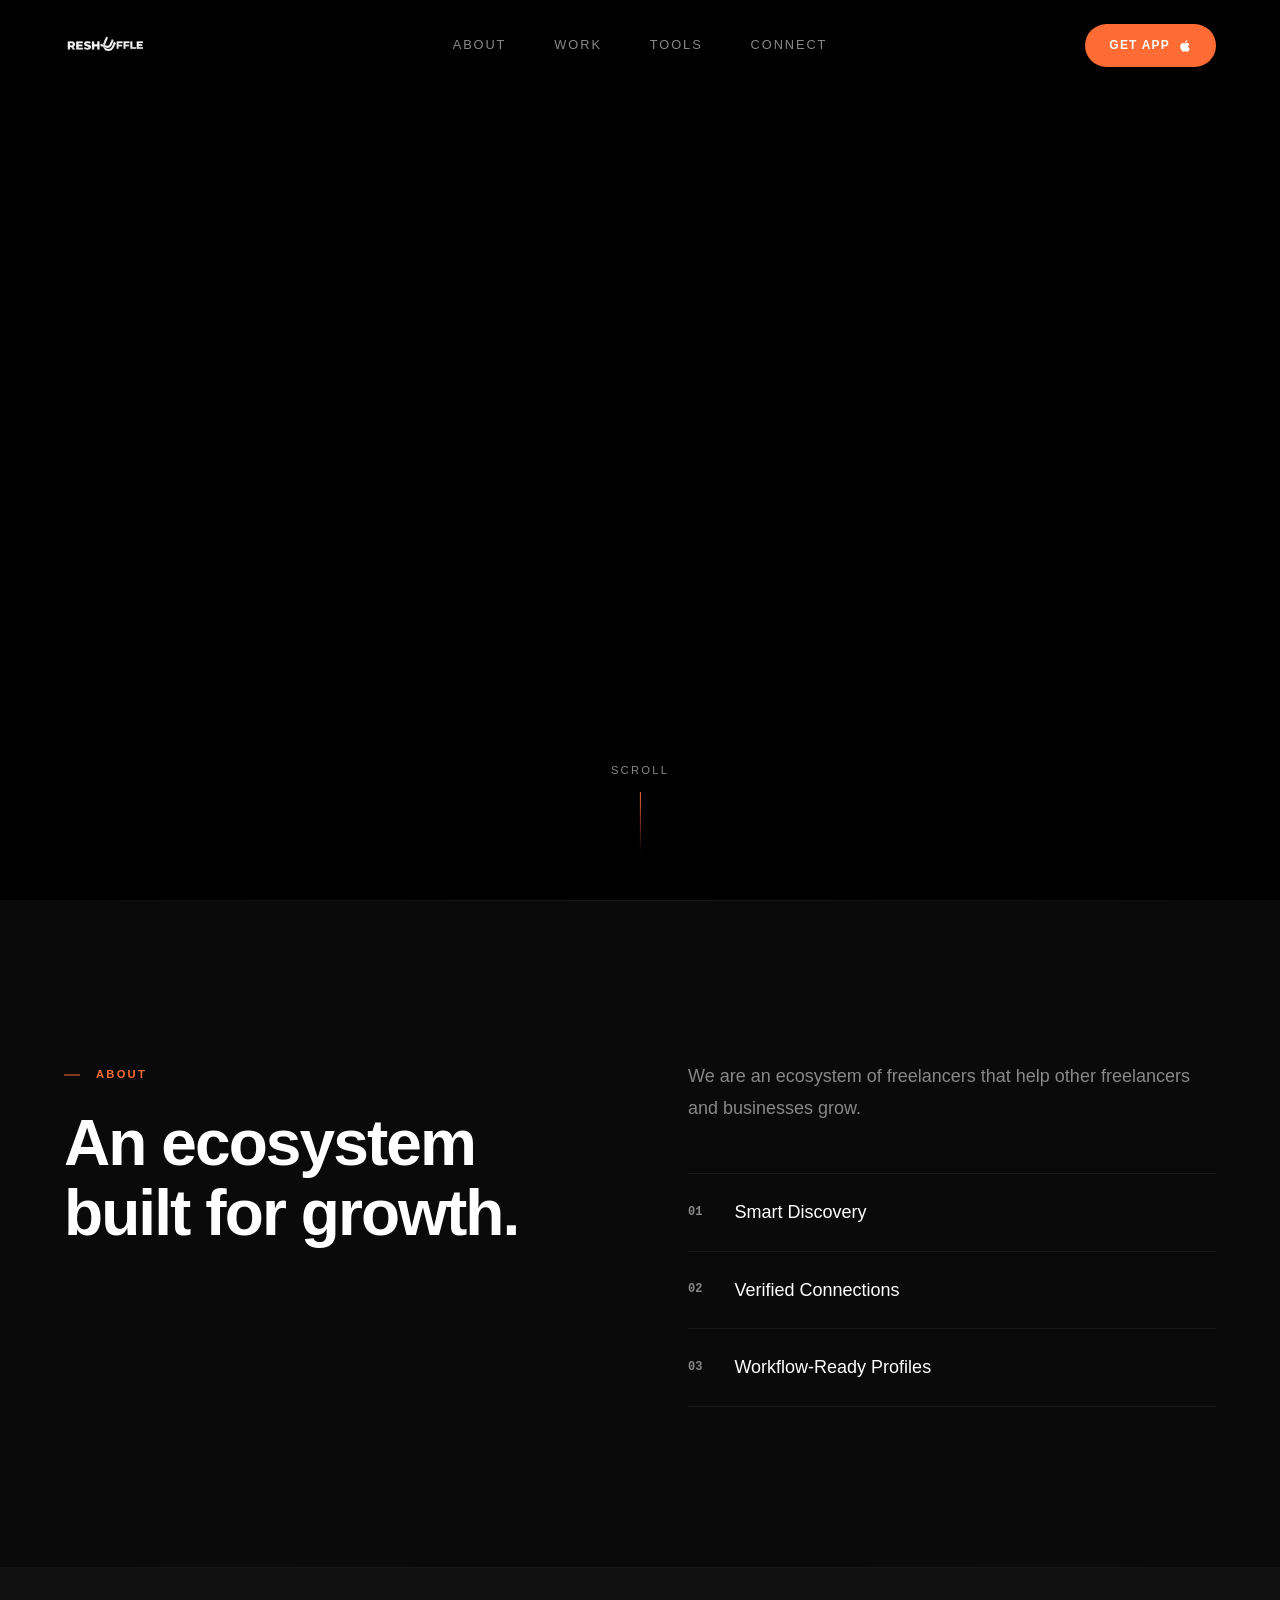
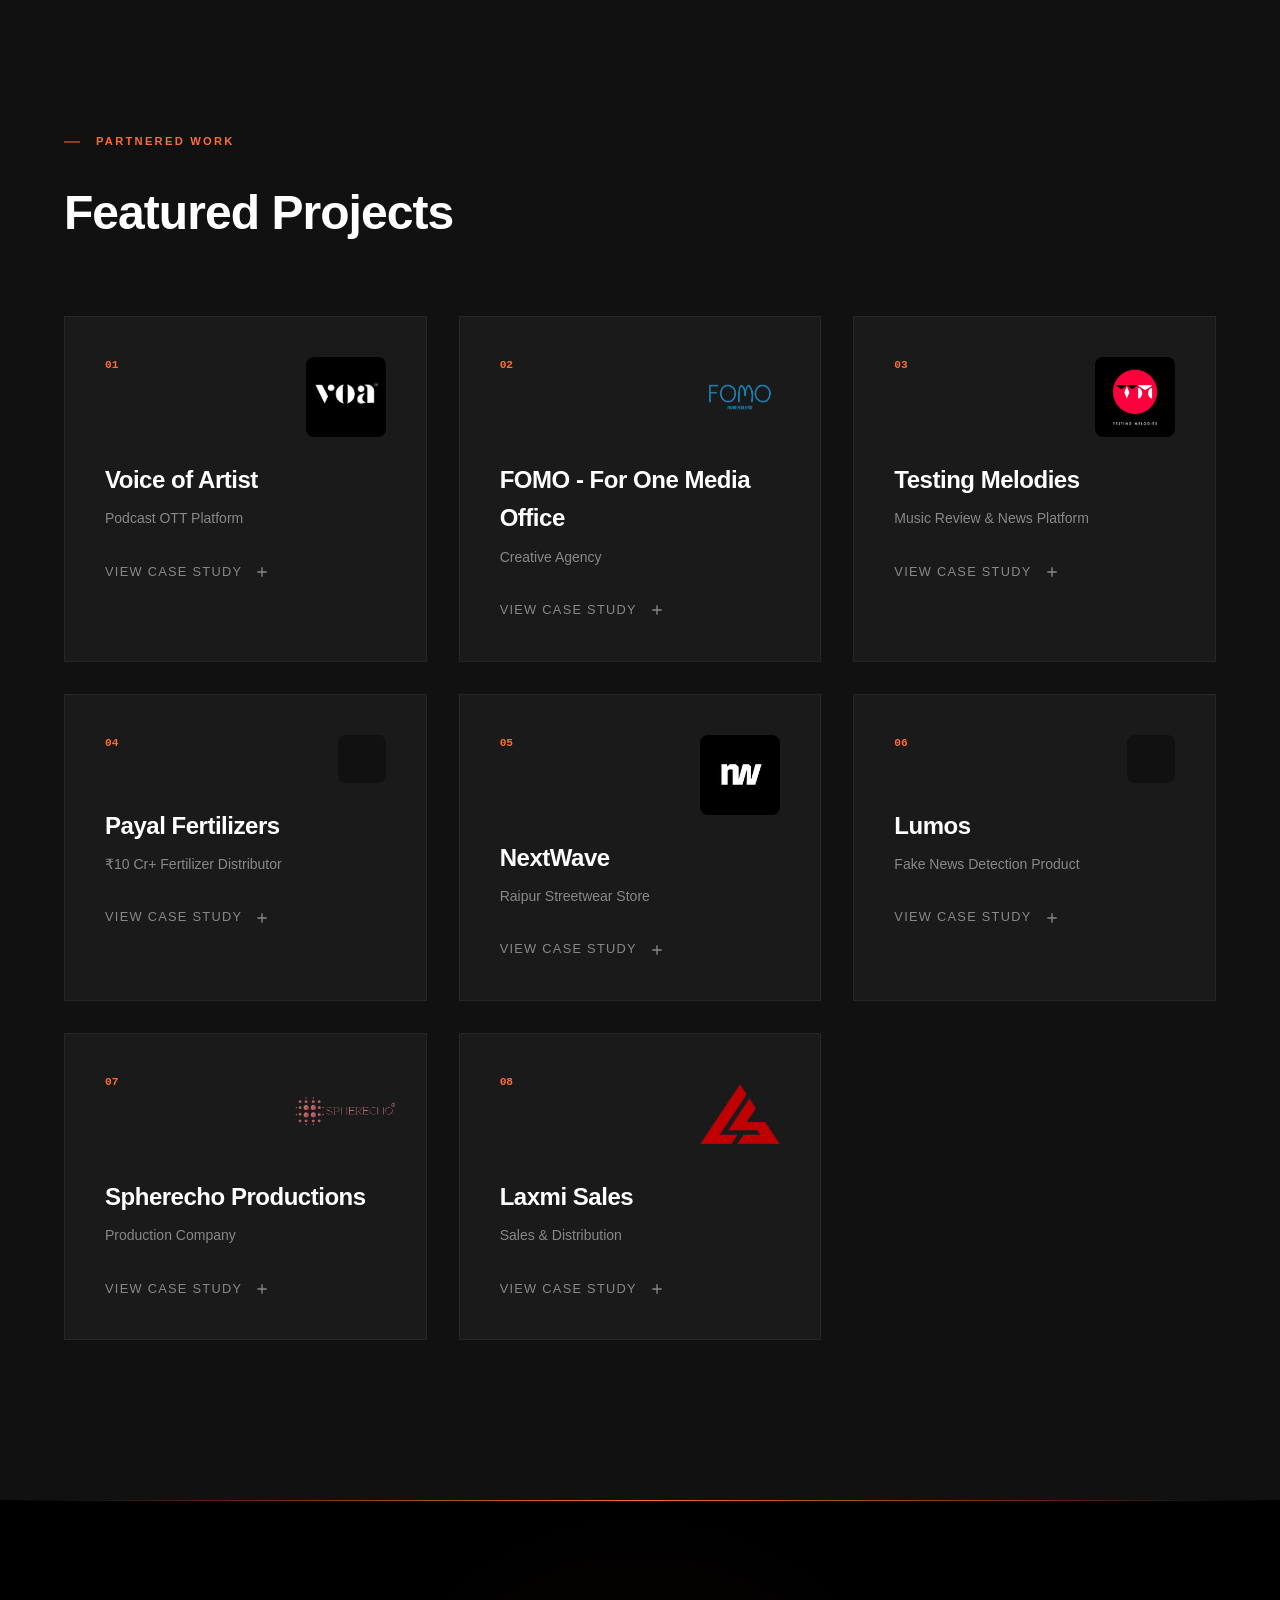
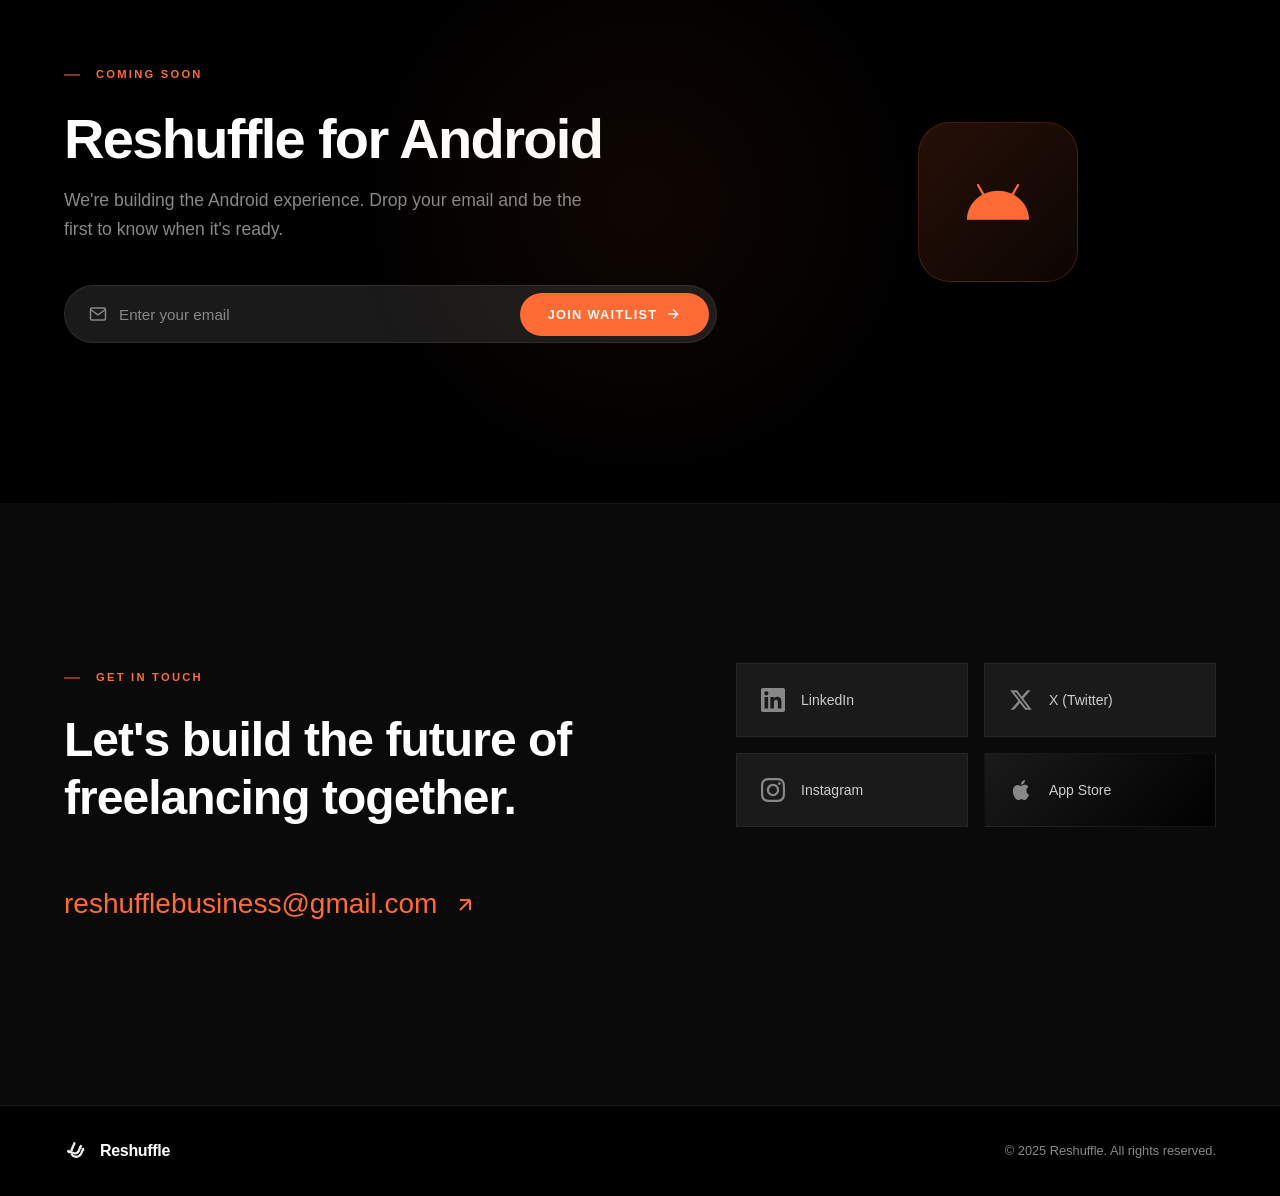
==== commit 492a1b56: "Update website pages, onboarding questionnaire, service agreement, and tools" ====
--- a/index.html
+++ b/index.html
@@ -45,6 +45,7 @@
         <div class="nav-links">
             <a href="#about">About</a>
             <a href="#work">Work</a>
+            <a href="tools.html">Tools</a>
             <a href="#connect">Connect</a>
         </div>
         <a href="https://apps.apple.com/us/app/reshuffle/id6740192529" target="_blank" class="nav-cta">
@@ -64,6 +65,7 @@
     <div class="mobile-menu" id="mobileMenu">
         <a href="#about">About</a>
         <a href="#work">Work</a>
+        <a href="tools.html">Tools</a>
         <a href="#connect">Connect</a>
         <a href="https://apps.apple.com/us/app/reshuffle/id6740192529" target="_blank" class="mobile-cta">Get App</a>
     </div>
@@ -212,12 +214,22 @@
                                 <li>Increased client acquisition & revenue</li>
                             </ul>
                         </div>
-                        <a href="https://sahaj-agro-web.vercel.app/" target="_blank" class="work-link">
-                            <span>View Live Project</span>
-                            <svg viewBox="0 0 24 24" fill="none" stroke="currentColor" stroke-width="2" width="16" height="16">
-                                <path d="M7 17L17 7M17 7H7M17 7V17"/>
-                            </svg>
-                        </a>
+                        <div class="work-links">
+                            <a href="https://sahaj-agro-web.vercel.app/" target="_blank" class="work-link">
+                                <img src="Artboard 2 copy@4x.png" alt="Sahaj Agro Logo" class="work-link-logo" width="24" height="24">
+                                <span>Sahaj Agro</span>
+                                <svg viewBox="0 0 24 24" fill="none" stroke="currentColor" stroke-width="2" width="16" height="16">
+                                    <path d="M7 17L17 7M17 7H7M17 7V17"/>
+                                </svg>
+                            </a>
+                            <a href="https://ensol-mocha.vercel.app/" target="_blank" class="work-link">
+                                <img src="Artboard 326.png" alt="Ensol Logo" class="work-link-logo" width="24" height="24">
+                                <span>Ensol</span>
+                                <svg viewBox="0 0 24 24" fill="none" stroke="currentColor" stroke-width="2" width="16" height="16">
+                                    <path d="M7 17L17 7M17 7H7M17 7V17"/>
+                                </svg>
+                            </a>
+                        </div>
                     </div>
                 </div>
 
@@ -417,6 +429,124 @@
                                 <path d="M7 17L17 7M17 7H7M17 7V17"/>
                             </svg>
                         </a>
+                    </div>
+                </div>
+
+                <!-- Case Study 7 - Sphere Cho Productions -->
+                <div class="work-card" data-project="7">
+                    <div class="work-card-inner">
+                        <div class="work-header">
+                            <span class="work-number">07</span>
+                            <img src="20D5597A.png" alt="Sphere Cho Productions Logo" class="work-logo" width="180" height="180" style="transform: scale(1.5); object-fit: contain;">
+                        </div>
+                        <h3 class="work-title">Spherecho Productions</h3>
+                        <p class="work-desc">Production Company</p>
+                        <div class="work-expand">
+                            <span>View Case Study</span>
+                            <svg viewBox="0 0 24 24" fill="none" stroke="currentColor" stroke-width="2" width="20" height="20">
+                                <path d="M12 5v14M5 12h14"/>
+                            </svg>
+                        </div>
+                    </div>
+                    <div class="work-details">
+                        <div class="detail-section">
+                            <h4>Background</h4>
+                            <p>A creative production company delivering high-quality video and media content.</p>
+                        </div>
+                        <div class="detail-section">
+                            <h4>Solution</h4>
+                            <ul>
+                                <li>Professional website development</li>
+                                <li>Brand identity enhancement</li>
+                                <li>Digital presence optimization</li>
+                            </ul>
+                        </div>
+                        <a href="https://www.spherechoproductions.com/" target="_blank" class="work-link">
+                            <span>View Live Project</span>
+                            <svg viewBox="0 0 24 24" fill="none" stroke="currentColor" stroke-width="2" width="16" height="16">
+                                <path d="M7 17L17 7M17 7H7M17 7V17"/>
+                            </svg>
+                        </a>
+                    </div>
+                </div>
+
+                <!-- Case Study 8 - Laxmi Sales -->
+                <div class="work-card" data-project="8">
+                    <div class="work-card-inner">
+                        <div class="work-header">
+                            <span class="work-number">08</span>
+                            <img src="logo1.png" alt="Laxmi Sales Logo" class="work-logo" width="80" height="80">
+                        </div>
+                        <h3 class="work-title">Laxmi Sales</h3>
+                        <p class="work-desc">Sales & Distribution</p>
+                        <div class="work-expand">
+                            <span>View Case Study</span>
+                            <svg viewBox="0 0 24 24" fill="none" stroke="currentColor" stroke-width="2" width="20" height="20">
+                                <path d="M12 5v14M5 12h14"/>
+                            </svg>
+                        </div>
+                    </div>
+                    <div class="work-details">
+                        <div class="detail-section">
+                            <h4>Background</h4>
+                            <p>A sales and distribution business looking to establish their digital presence.</p>
+                        </div>
+                        <div class="detail-section">
+                            <h4>Solution</h4>
+                            <ul>
+                                <li>Modern website development</li>
+                                <li>Product showcase platform</li>
+                                <li>Digital catalog system</li>
+                            </ul>
+                        </div>
+                        <a href="https://laxmisales-seven.vercel.app/" target="_blank" class="work-link">
+                            <span>View Live Project</span>
+                            <svg viewBox="0 0 24 24" fill="none" stroke="currentColor" stroke-width="2" width="16" height="16">
+                                <path d="M7 17L17 7M17 7H7M17 7V17"/>
+                            </svg>
+                        </a>
+                    </div>
+                </div>
+            </div>
+        </div>
+    </section>
+
+    <!-- Android Waitlist Section -->
+    <section class="waitlist" id="waitlist">
+        <div class="section-container">
+            <div class="waitlist-wrapper">
+                <div class="waitlist-content">
+                    <span class="section-label">Coming Soon</span>
+                    <h2 class="waitlist-headline">Reshuffle for Android</h2>
+                    <p class="waitlist-description">We're building the Android experience. Drop your email and be the first to know when it's ready.</p>
+                    <form class="waitlist-form" id="waitlistForm">
+                        <div class="waitlist-input-group">
+                            <svg class="waitlist-input-icon" viewBox="0 0 24 24" fill="none" stroke="currentColor" stroke-width="2" width="18" height="18">
+                                <path d="M4 4h16c1.1 0 2 .9 2 2v12c0 1.1-.9 2-2 2H4c-1.1 0-2-.9-2-2V6c0-1.1.9-2 2-2z"/>
+                                <polyline points="22,6 12,13 2,6"/>
+                            </svg>
+                            <input type="email" id="waitlistEmail" placeholder="Enter your email" required autocomplete="email">
+                            <button type="submit" class="waitlist-btn">
+                                <span class="btn-text">Join Waitlist</span>
+                                <svg class="btn-arrow" viewBox="0 0 24 24" fill="none" stroke="currentColor" stroke-width="2" width="18" height="18">
+                                    <path d="M5 12h14M12 5l7 7-7 7"/>
+                                </svg>
+                            </button>
+                        </div>
+                    </form>
+                    <div class="waitlist-success" id="waitlistSuccess">
+                        <svg viewBox="0 0 24 24" fill="none" stroke="currentColor" stroke-width="2" width="24" height="24">
+                            <path d="M22 11.08V12a10 10 0 1 1-5.93-9.14"/>
+                            <polyline points="22 4 12 14.01 9 11.01"/>
+                        </svg>
+                        <span>You're on the list! We'll notify you when the Android app launches.</span>
+                    </div>
+                </div>
+                <div class="waitlist-visual">
+                    <div class="android-icon">
+                        <svg viewBox="0 0 24 24" fill="currentColor" width="64" height="64">
+                            <path d="M17.523 15.342c-.498 0-.904.405-.904.904 0 .5.406.905.904.905.5 0 .905-.405.905-.905 0-.499-.405-.904-.905-.904zm-11.046 0c-.499 0-.904.405-.904.904 0 .5.405.905.904.905.5 0 .905-.405.905-.905 0-.499-.406-.904-.905-.904zm11.4-6.027l1.997-3.46a.416.416 0 00-.152-.567.416.416 0 00-.567.152l-2.024 3.505C15.497 8.17 13.81 7.74 12 7.74c-1.81 0-3.497.43-5.131 1.205L4.845 5.44a.416.416 0 00-.567-.152.416.416 0 00-.152.567l1.997 3.46C2.688 11.19.343 14.652.343 18.66h23.314c0-4.008-2.345-7.47-5.78-9.345z"/>
+                        </svg>
                     </div>
                 </div>
             </div>
--- a/styles.css
+++ b/styles.css
@@ -698,6 +698,13 @@
     font-size: 0.75rem;
 }
 
+.work-link-logo {
+    width: 24px;
+    height: 24px;
+    border-radius: 4px;
+    object-fit: contain;
+}
+
 @media (max-width: 1024px) {
     .work-grid {
         grid-template-columns: 1fr;
@@ -719,6 +726,256 @@
     
     .work-card.expanded .work-details {
         padding: 0 1.5rem 1.5rem;
+    }
+}
+
+/* ===== WAITLIST SECTION ===== */
+.waitlist {
+    background: var(--black);
+    position: relative;
+    overflow: hidden;
+}
+
+.waitlist::before {
+    content: '';
+    position: absolute;
+    top: 0;
+    left: 0;
+    width: 100%;
+    height: 1px;
+    background: linear-gradient(to right, transparent, var(--orange), transparent);
+}
+
+.waitlist::after {
+    content: '';
+    position: absolute;
+    top: 50%;
+    left: 50%;
+    transform: translate(-50%, -50%);
+    width: 600px;
+    height: 600px;
+    background: radial-gradient(circle, rgba(255, 107, 53, 0.06) 0%, transparent 70%);
+    pointer-events: none;
+}
+
+.waitlist-wrapper {
+    display: grid;
+    grid-template-columns: 1.5fr 1fr;
+    gap: 4rem;
+    align-items: center;
+}
+
+.waitlist-headline {
+    font-size: clamp(2.5rem, 5vw, 3.5rem);
+    font-weight: 600;
+    letter-spacing: -0.03em;
+    line-height: 1.1;
+    color: var(--white);
+    margin-bottom: 1rem;
+}
+
+.waitlist-description {
+    font-size: 1.1rem;
+    color: var(--gray-light);
+    line-height: 1.7;
+    margin-bottom: 2.5rem;
+    max-width: 520px;
+}
+
+.waitlist-form {
+    position: relative;
+    z-index: 1;
+}
+
+.waitlist-input-group {
+    display: flex;
+    align-items: center;
+    background: var(--gray-medium);
+    border: 1px solid rgba(255, 255, 255, 0.08);
+    border-radius: 100px;
+    padding: 0.4rem 0.4rem 0.4rem 1.5rem;
+    transition: var(--transition);
+    gap: 0.75rem;
+}
+
+.waitlist-input-group:focus-within {
+    border-color: var(--orange);
+    box-shadow: 0 0 0 4px rgba(255, 107, 53, 0.1);
+}
+
+.waitlist-input-icon {
+    flex-shrink: 0;
+    color: var(--gray-light);
+    transition: var(--transition);
+}
+
+.waitlist-input-group:focus-within .waitlist-input-icon {
+    color: var(--orange);
+}
+
+.waitlist-input-group input {
+    flex: 1;
+    background: transparent;
+    border: none;
+    outline: none;
+    font-size: 0.95rem;
+    font-family: var(--font-family);
+    color: var(--white);
+    padding: 0.75rem 0;
+    min-width: 0;
+}
+
+.waitlist-input-group input::placeholder {
+    color: var(--gray-light);
+}
+
+.waitlist-btn {
+    display: flex;
+    align-items: center;
+    gap: 0.5rem;
+    padding: 0.85rem 1.75rem;
+    background: var(--orange);
+    color: var(--white);
+    border: none;
+    border-radius: 100px;
+    font-size: 0.8rem;
+    font-weight: 600;
+    font-family: var(--font-family);
+    text-transform: uppercase;
+    letter-spacing: 0.1em;
+    cursor: pointer;
+    transition: var(--transition);
+    white-space: nowrap;
+    flex-shrink: 0;
+}
+
+.waitlist-btn:hover {
+    background: var(--orange-light);
+    transform: translateY(-2px);
+    box-shadow: 0 10px 30px rgba(255, 107, 53, 0.3);
+}
+
+.waitlist-btn:active {
+    transform: translateY(0);
+}
+
+.waitlist-btn .btn-arrow {
+    width: 16px;
+    height: 16px;
+    transition: var(--transition);
+}
+
+.waitlist-btn:hover .btn-arrow {
+    transform: translateX(3px);
+}
+
+.waitlist-success {
+    display: none;
+    align-items: center;
+    gap: 0.75rem;
+    margin-top: 1.5rem;
+    padding: 1rem 1.5rem;
+    background: rgba(34, 197, 94, 0.1);
+    border: 1px solid rgba(34, 197, 94, 0.2);
+    border-radius: 12px;
+    animation: fadeInUp 0.5s ease forwards;
+}
+
+.waitlist-success.show {
+    display: flex;
+}
+
+.waitlist-success svg {
+    flex-shrink: 0;
+    color: #22c55e;
+}
+
+.waitlist-success span {
+    font-size: 0.9rem;
+    color: #22c55e;
+    font-weight: 500;
+}
+
+.waitlist-visual {
+    display: flex;
+    align-items: center;
+    justify-content: center;
+    position: relative;
+    z-index: 1;
+}
+
+.android-icon {
+    width: 160px;
+    height: 160px;
+    display: flex;
+    align-items: center;
+    justify-content: center;
+    background: linear-gradient(135deg, rgba(255, 107, 53, 0.15), rgba(255, 107, 53, 0.05));
+    border: 1px solid rgba(255, 107, 53, 0.2);
+    border-radius: 32px;
+    color: var(--orange);
+    animation: float 4s ease-in-out infinite;
+}
+
+@keyframes float {
+    0%, 100% { transform: translateY(0); }
+    50% { transform: translateY(-12px); }
+}
+
+@media (max-width: 1024px) {
+    .waitlist-wrapper {
+        grid-template-columns: 1fr;
+        gap: 3rem;
+        text-align: center;
+    }
+
+    .waitlist-description {
+        max-width: 100%;
+    }
+
+    .waitlist-visual {
+        order: -1;
+    }
+
+    .android-icon {
+        width: 120px;
+        height: 120px;
+        border-radius: 24px;
+    }
+
+    .android-icon svg {
+        width: 48px;
+        height: 48px;
+    }
+}
+
+@media (max-width: 640px) {
+    .waitlist-input-group {
+        flex-direction: column;
+        border-radius: 16px;
+        padding: 1rem;
+        gap: 0.75rem;
+    }
+
+    .waitlist-input-icon {
+        display: none;
+    }
+
+    .waitlist-input-group input {
+        width: 100%;
+        text-align: center;
+        padding: 0.5rem;
+    }
+
+    .waitlist-btn {
+        width: 100%;
+        justify-content: center;
+        padding: 1rem;
+    }
+
+    .waitlist-success {
+        flex-direction: column;
+        text-align: center;
     }
 }
 
--- a/styles.css
+++ b/styles.css
@@ -698,6 +698,13 @@
     font-size: 0.75rem;
 }
 
+.work-link-logo {
+    width: 24px;
+    height: 24px;
+    border-radius: 4px;
+    object-fit: contain;
+}
+
 @media (max-width: 1024px) {
     .work-grid {
         grid-template-columns: 1fr;
@@ -719,6 +726,256 @@
     
     .work-card.expanded .work-details {
         padding: 0 1.5rem 1.5rem;
+    }
+}
+
+/* ===== WAITLIST SECTION ===== */
+.waitlist {
+    background: var(--black);
+    position: relative;
+    overflow: hidden;
+}
+
+.waitlist::before {
+    content: '';
+    position: absolute;
+    top: 0;
+    left: 0;
+    width: 100%;
+    height: 1px;
+    background: linear-gradient(to right, transparent, var(--orange), transparent);
+}
+
+.waitlist::after {
+    content: '';
+    position: absolute;
+    top: 50%;
+    left: 50%;
+    transform: translate(-50%, -50%);
+    width: 600px;
+    height: 600px;
+    background: radial-gradient(circle, rgba(255, 107, 53, 0.06) 0%, transparent 70%);
+    pointer-events: none;
+}
+
+.waitlist-wrapper {
+    display: grid;
+    grid-template-columns: 1.5fr 1fr;
+    gap: 4rem;
+    align-items: center;
+}
+
+.waitlist-headline {
+    font-size: clamp(2.5rem, 5vw, 3.5rem);
+    font-weight: 600;
+    letter-spacing: -0.03em;
+    line-height: 1.1;
+    color: var(--white);
+    margin-bottom: 1rem;
+}
+
+.waitlist-description {
+    font-size: 1.1rem;
+    color: var(--gray-light);
+    line-height: 1.7;
+    margin-bottom: 2.5rem;
+    max-width: 520px;
+}
+
+.waitlist-form {
+    position: relative;
+    z-index: 1;
+}
+
+.waitlist-input-group {
+    display: flex;
+    align-items: center;
+    background: var(--gray-medium);
+    border: 1px solid rgba(255, 255, 255, 0.08);
+    border-radius: 100px;
+    padding: 0.4rem 0.4rem 0.4rem 1.5rem;
+    transition: var(--transition);
+    gap: 0.75rem;
+}
+
+.waitlist-input-group:focus-within {
+    border-color: var(--orange);
+    box-shadow: 0 0 0 4px rgba(255, 107, 53, 0.1);
+}
+
+.waitlist-input-icon {
+    flex-shrink: 0;
+    color: var(--gray-light);
+    transition: var(--transition);
+}
+
+.waitlist-input-group:focus-within .waitlist-input-icon {
+    color: var(--orange);
+}
+
+.waitlist-input-group input {
+    flex: 1;
+    background: transparent;
+    border: none;
+    outline: none;
+    font-size: 0.95rem;
+    font-family: var(--font-family);
+    color: var(--white);
+    padding: 0.75rem 0;
+    min-width: 0;
+}
+
+.waitlist-input-group input::placeholder {
+    color: var(--gray-light);
+}
+
+.waitlist-btn {
+    display: flex;
+    align-items: center;
+    gap: 0.5rem;
+    padding: 0.85rem 1.75rem;
+    background: var(--orange);
+    color: var(--white);
+    border: none;
+    border-radius: 100px;
+    font-size: 0.8rem;
+    font-weight: 600;
+    font-family: var(--font-family);
+    text-transform: uppercase;
+    letter-spacing: 0.1em;
+    cursor: pointer;
+    transition: var(--transition);
+    white-space: nowrap;
+    flex-shrink: 0;
+}
+
+.waitlist-btn:hover {
+    background: var(--orange-light);
+    transform: translateY(-2px);
+    box-shadow: 0 10px 30px rgba(255, 107, 53, 0.3);
+}
+
+.waitlist-btn:active {
+    transform: translateY(0);
+}
+
+.waitlist-btn .btn-arrow {
+    width: 16px;
+    height: 16px;
+    transition: var(--transition);
+}
+
+.waitlist-btn:hover .btn-arrow {
+    transform: translateX(3px);
+}
+
+.waitlist-success {
+    display: none;
+    align-items: center;
+    gap: 0.75rem;
+    margin-top: 1.5rem;
+    padding: 1rem 1.5rem;
+    background: rgba(34, 197, 94, 0.1);
+    border: 1px solid rgba(34, 197, 94, 0.2);
+    border-radius: 12px;
+    animation: fadeInUp 0.5s ease forwards;
+}
+
+.waitlist-success.show {
+    display: flex;
+}
+
+.waitlist-success svg {
+    flex-shrink: 0;
+    color: #22c55e;
+}
+
+.waitlist-success span {
+    font-size: 0.9rem;
+    color: #22c55e;
+    font-weight: 500;
+}
+
+.waitlist-visual {
+    display: flex;
+    align-items: center;
+    justify-content: center;
+    position: relative;
+    z-index: 1;
+}
+
+.android-icon {
+    width: 160px;
+    height: 160px;
+    display: flex;
+    align-items: center;
+    justify-content: center;
+    background: linear-gradient(135deg, rgba(255, 107, 53, 0.15), rgba(255, 107, 53, 0.05));
+    border: 1px solid rgba(255, 107, 53, 0.2);
+    border-radius: 32px;
+    color: var(--orange);
+    animation: float 4s ease-in-out infinite;
+}
+
+@keyframes float {
+    0%, 100% { transform: translateY(0); }
+    50% { transform: translateY(-12px); }
+}
+
+@media (max-width: 1024px) {
+    .waitlist-wrapper {
+        grid-template-columns: 1fr;
+        gap: 3rem;
+        text-align: center;
+    }
+
+    .waitlist-description {
+        max-width: 100%;
+    }
+
+    .waitlist-visual {
+        order: -1;
+    }
+
+    .android-icon {
+        width: 120px;
+        height: 120px;
+        border-radius: 24px;
+    }
+
+    .android-icon svg {
+        width: 48px;
+        height: 48px;
+    }
+}
+
+@media (max-width: 640px) {
+    .waitlist-input-group {
+        flex-direction: column;
+        border-radius: 16px;
+        padding: 1rem;
+        gap: 0.75rem;
+    }
+
+    .waitlist-input-icon {
+        display: none;
+    }
+
+    .waitlist-input-group input {
+        width: 100%;
+        text-align: center;
+        padding: 0.5rem;
+    }
+
+    .waitlist-btn {
+        width: 100%;
+        justify-content: center;
+        padding: 1rem;
+    }
+
+    .waitlist-success {
+        flex-direction: column;
+        text-align: center;
     }
 }
 
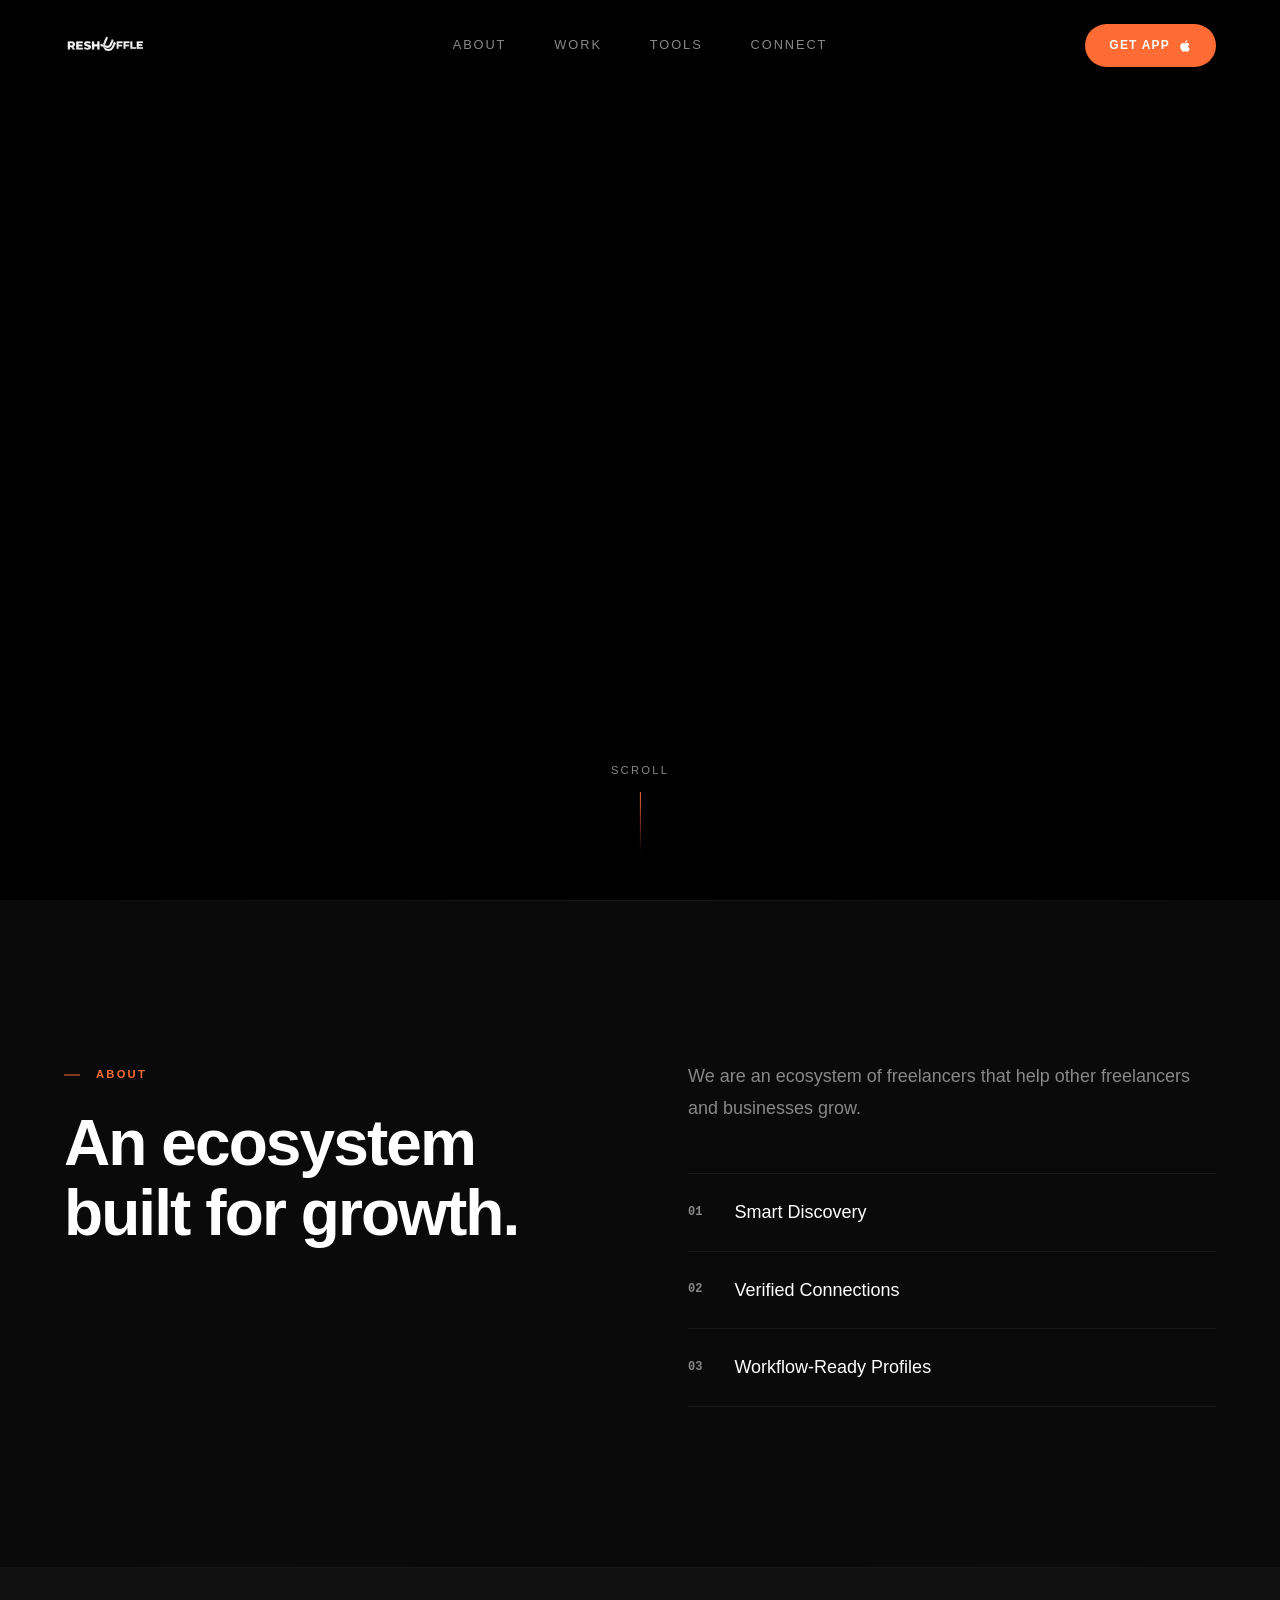
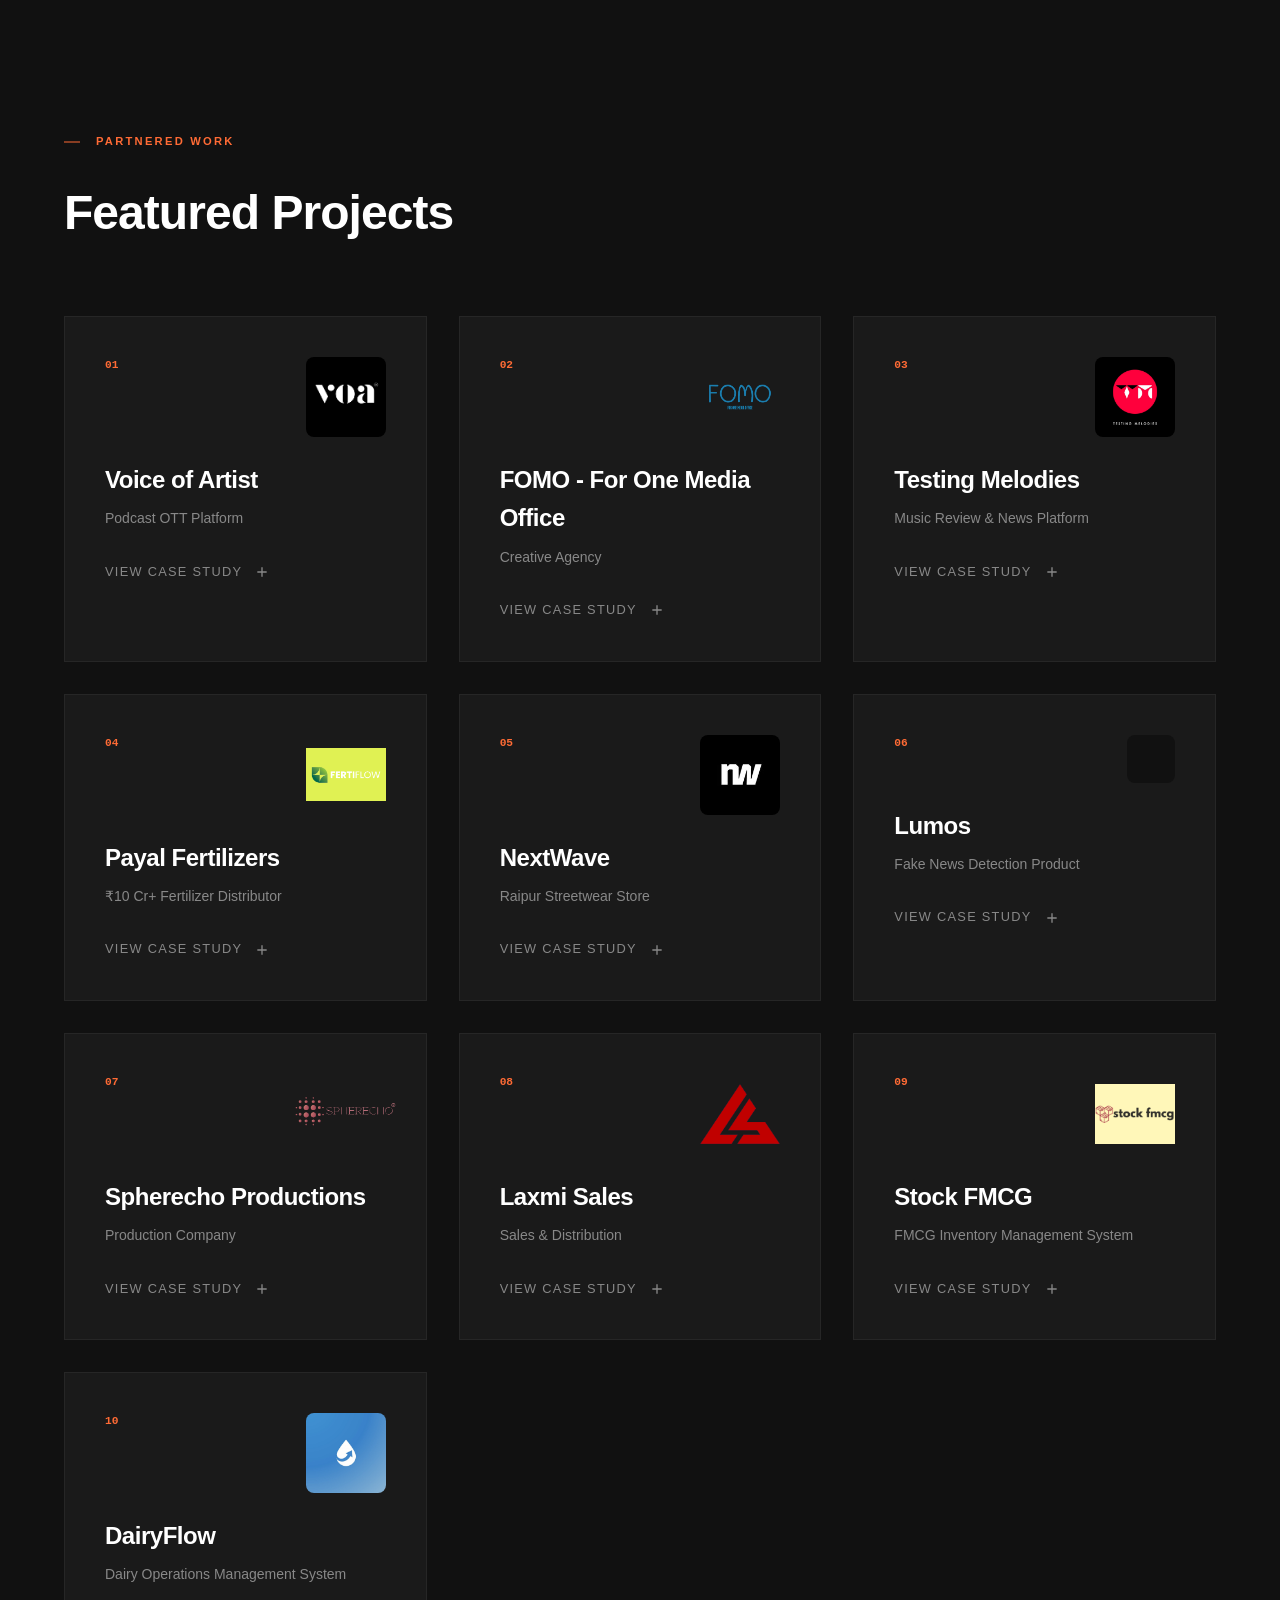
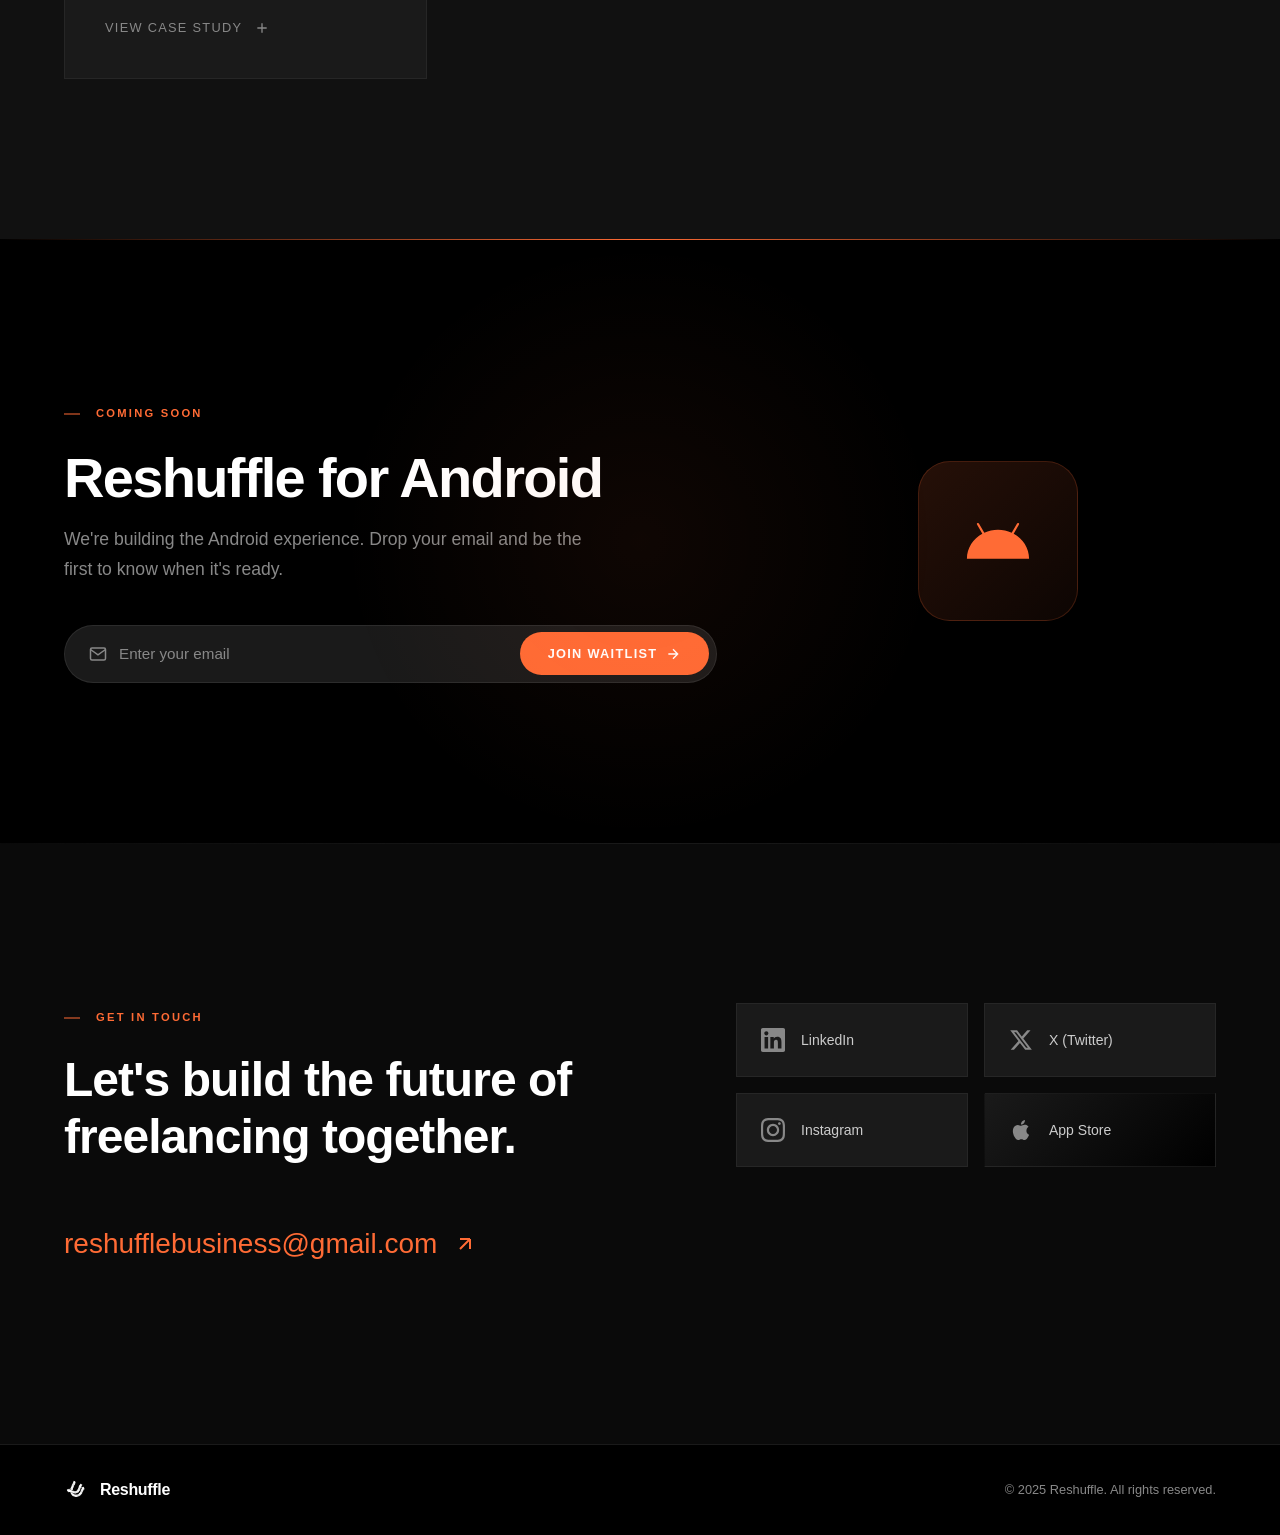
==== commit 0e3a1583: "Add Stock FMCG and DairyFlow case studies; update Payal Fertilizers with FertiFlow logo and Instagra" ====
--- a/index.html
+++ b/index.html
@@ -285,7 +285,7 @@
                     <div class="work-card-inner">
                         <div class="work-header">
                             <span class="work-number">04</span>
-                            <div class="work-logo-placeholder" id="logo-4"></div>
+                            <img src="copu.png" alt="FertiFlow Logo" class="work-logo" width="80" height="80">
                         </div>
                         <h3 class="work-title">Payal Fertilizers</h3>
                         <p class="work-desc">₹10 Cr+ Fertilizer Distributor</p>
@@ -317,12 +317,20 @@
                                 <li>Improved tracking & operational efficiency</li>
                             </ul>
                         </div>
-                        <a href="https://retail-management-system-6o3k.onrender.com/" target="_blank" class="work-link">
-                            <span>View Live Project</span>
-                            <svg viewBox="0 0 24 24" fill="none" stroke="currentColor" stroke-width="2" width="16" height="16">
-                                <path d="M7 17L17 7M17 7H7M17 7V17"/>
-                            </svg>
-                        </a>
+                        <div class="work-links">
+                            <a href="https://retail-management-system-6o3k.onrender.com/" target="_blank" class="work-link">
+                                <span>View Live Project</span>
+                                <svg viewBox="0 0 24 24" fill="none" stroke="currentColor" stroke-width="2" width="16" height="16">
+                                    <path d="M7 17L17 7M17 7H7M17 7V17"/>
+                                </svg>
+                            </a>
+                            <a href="https://www.instagram.com/ferti.flow/?hl=de" target="_blank" class="work-link">
+                                <span>Instagram</span>
+                                <svg viewBox="0 0 24 24" fill="none" stroke="currentColor" stroke-width="2" width="16" height="16">
+                                    <path d="M7 17L17 7M17 7H7M17 7V17"/>
+                                </svg>
+                            </a>
+                        </div>
                     </div>
                 </div>
 
@@ -505,6 +513,120 @@
                                 <path d="M7 17L17 7M17 7H7M17 7V17"/>
                             </svg>
                         </a>
+                    </div>
+                </div>
+
+                <!-- Case Study 9 - Stock FMCG -->
+                <div class="work-card" data-project="9">
+                    <div class="work-card-inner">
+                        <div class="work-header">
+                            <span class="work-number">09</span>
+                            <img src="stockfmcglogocopy.png" alt="Stock FMCG Logo" class="work-logo" width="80" height="80">
+                        </div>
+                        <h3 class="work-title">Stock FMCG</h3>
+                        <p class="work-desc">FMCG Inventory Management System</p>
+                        <div class="work-expand">
+                            <span>View Case Study</span>
+                            <svg viewBox="0 0 24 24" fill="none" stroke="currentColor" stroke-width="2" width="20" height="20">
+                                <path d="M12 5v14M5 12h14"/>
+                            </svg>
+                        </div>
+                    </div>
+                    <div class="work-details">
+                        <div class="detail-section">
+                            <h4>Background</h4>
+                            <p>A distributor operating on manual, paper-based processes needing a centralized digital system for FMCG inventory and sales.</p>
+                        </div>
+                        <div class="detail-section">
+                            <h4>Problem</h4>
+                            <ul>
+                                <li>Manual tracking causing stock mismatches and inefficiencies</li>
+                                <li>Difficulty managing high-volume SKUs and fast-moving inventory</li>
+                                <li>No visibility into sales trends and product performance</li>
+                                <li>Poor coordination between warehouse, distributor, and retailer levels</li>
+                                <li>Delayed decision-making due to lack of real-time data</li>
+                            </ul>
+                        </div>
+                        <div class="detail-section">
+                            <h4>Solution</h4>
+                            <ul>
+                                <li>Real-time inventory tracking system</li>
+                                <li>Sales and order management dashboard</li>
+                                <li>Distributor and retailer tracking module</li>
+                                <li>Automated insights for faster decision-making</li>
+                            </ul>
+                        </div>
+                        <div class="work-links">
+                            <a href="https://fmcg-beige.vercel.app/login" target="_blank" class="work-link">
+                                <span>View Live Project</span>
+                                <svg viewBox="0 0 24 24" fill="none" stroke="currentColor" stroke-width="2" width="16" height="16">
+                                    <path d="M7 17L17 7M17 7H7M17 7V17"/>
+                                </svg>
+                            </a>
+                            <a href="https://www.instagram.com/stock.fmcg/?hl=de" target="_blank" class="work-link">
+                                <span>Instagram</span>
+                                <svg viewBox="0 0 24 24" fill="none" stroke="currentColor" stroke-width="2" width="16" height="16">
+                                    <path d="M7 17L17 7M17 7H7M17 7V17"/>
+                                </svg>
+                            </a>
+                        </div>
+                    </div>
+                </div>
+
+                <!-- Case Study 10 - DairyFlow -->
+                <div class="work-card" data-project="10">
+                    <div class="work-card-inner">
+                        <div class="work-header">
+                            <span class="work-number">10</span>
+                            <img src="DAIRYFLOW LOGO.jpg" alt="DairyFlow Logo" class="work-logo" width="80" height="80">
+                        </div>
+                        <h3 class="work-title">DairyFlow</h3>
+                        <p class="work-desc">Dairy Operations Management System</p>
+                        <div class="work-expand">
+                            <span>View Case Study</span>
+                            <svg viewBox="0 0 24 24" fill="none" stroke="currentColor" stroke-width="2" width="20" height="20">
+                                <path d="M12 5v14M5 12h14"/>
+                            </svg>
+                        </div>
+                    </div>
+                    <div class="work-details">
+                        <div class="detail-section">
+                            <h4>Background</h4>
+                            <p>A dairy business relying entirely on manual record-keeping for milk production, distribution, and hawker management.</p>
+                        </div>
+                        <div class="detail-section">
+                            <h4>Problem</h4>
+                            <ul>
+                                <li>No real-time visibility into daily milk collection and supply</li>
+                                <li>Difficulty tracking hawker distribution and returns</li>
+                                <li>Errors in daily calculations and settlements</li>
+                                <li>No structured system for scaling operations</li>
+                                <li>Manual logs causing data mismatches and revenue leakage</li>
+                            </ul>
+                        </div>
+                        <div class="detail-section">
+                            <h4>Solution</h4>
+                            <ul>
+                                <li>Mobile-first milk production tracking module</li>
+                                <li>Structured distribution management among hawkers</li>
+                                <li>Live delivery and returns tracking with end-of-day summaries</li>
+                                <li>Admin panel with reports, analytics, and user management</li>
+                            </ul>
+                        </div>
+                        <div class="work-links">
+                            <a href="https://dairyflow.rajdarshanfarms.com/" target="_blank" class="work-link">
+                                <span>View Live Project</span>
+                                <svg viewBox="0 0 24 24" fill="none" stroke="currentColor" stroke-width="2" width="16" height="16">
+                                    <path d="M7 17L17 7M17 7H7M17 7V17"/>
+                                </svg>
+                            </a>
+                            <a href="https://www.instagram.com/dairyflow._/?hl=de" target="_blank" class="work-link">
+                                <span>Instagram</span>
+                                <svg viewBox="0 0 24 24" fill="none" stroke="currentColor" stroke-width="2" width="16" height="16">
+                                    <path d="M7 17L17 7M17 7H7M17 7V17"/>
+                                </svg>
+                            </a>
+                        </div>
                     </div>
                 </div>
             </div>
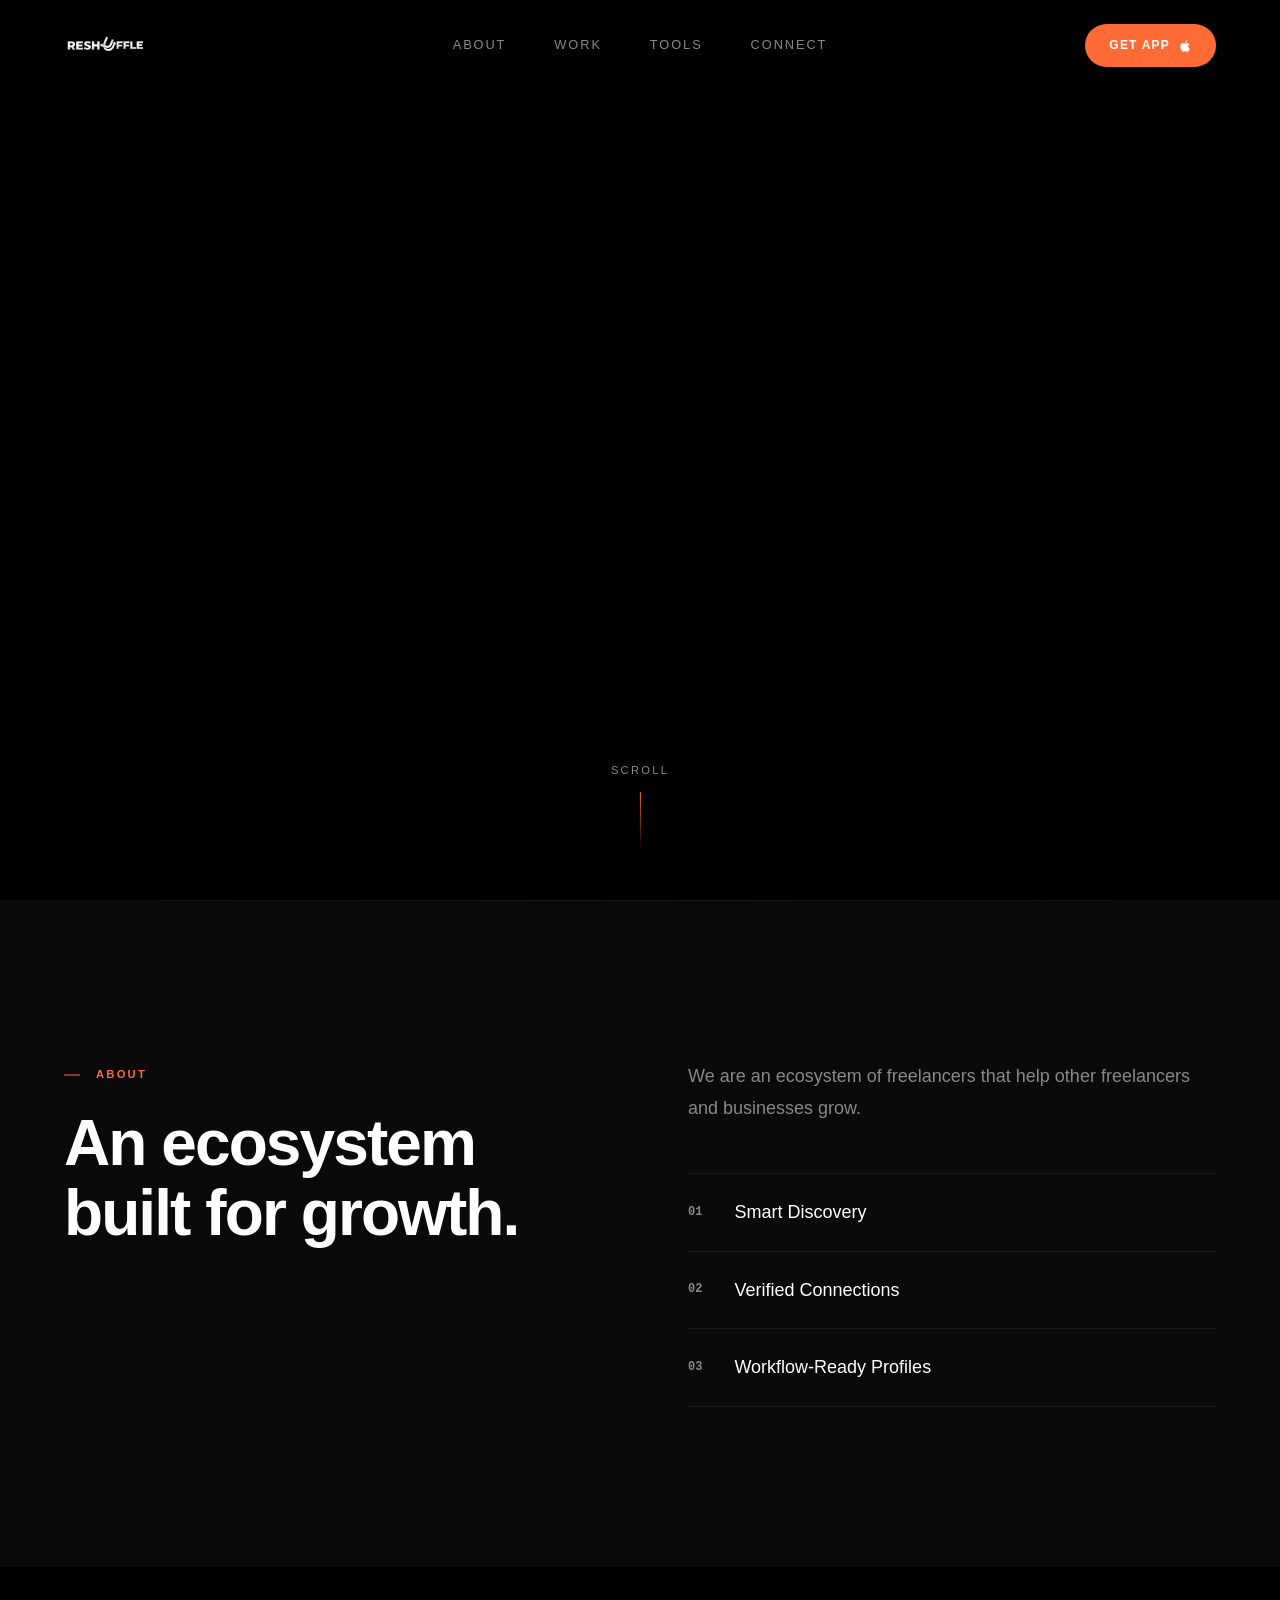
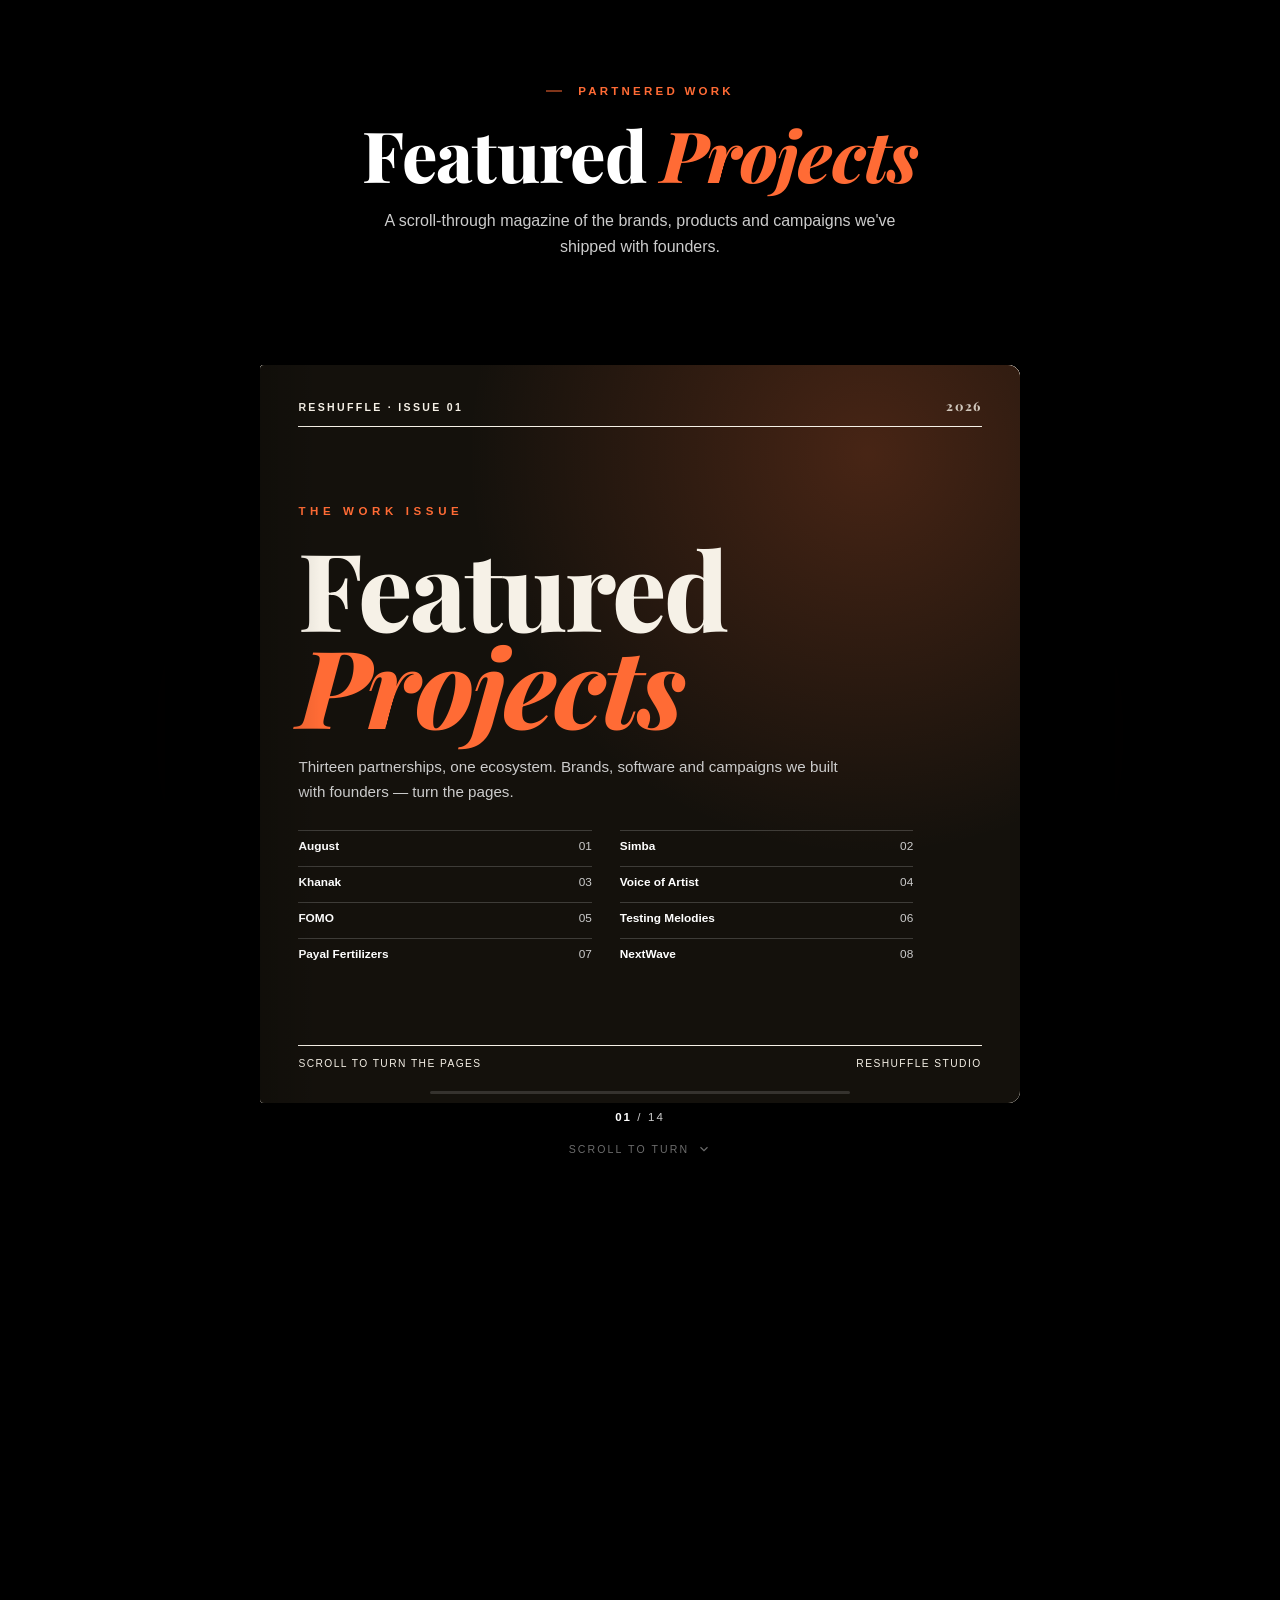
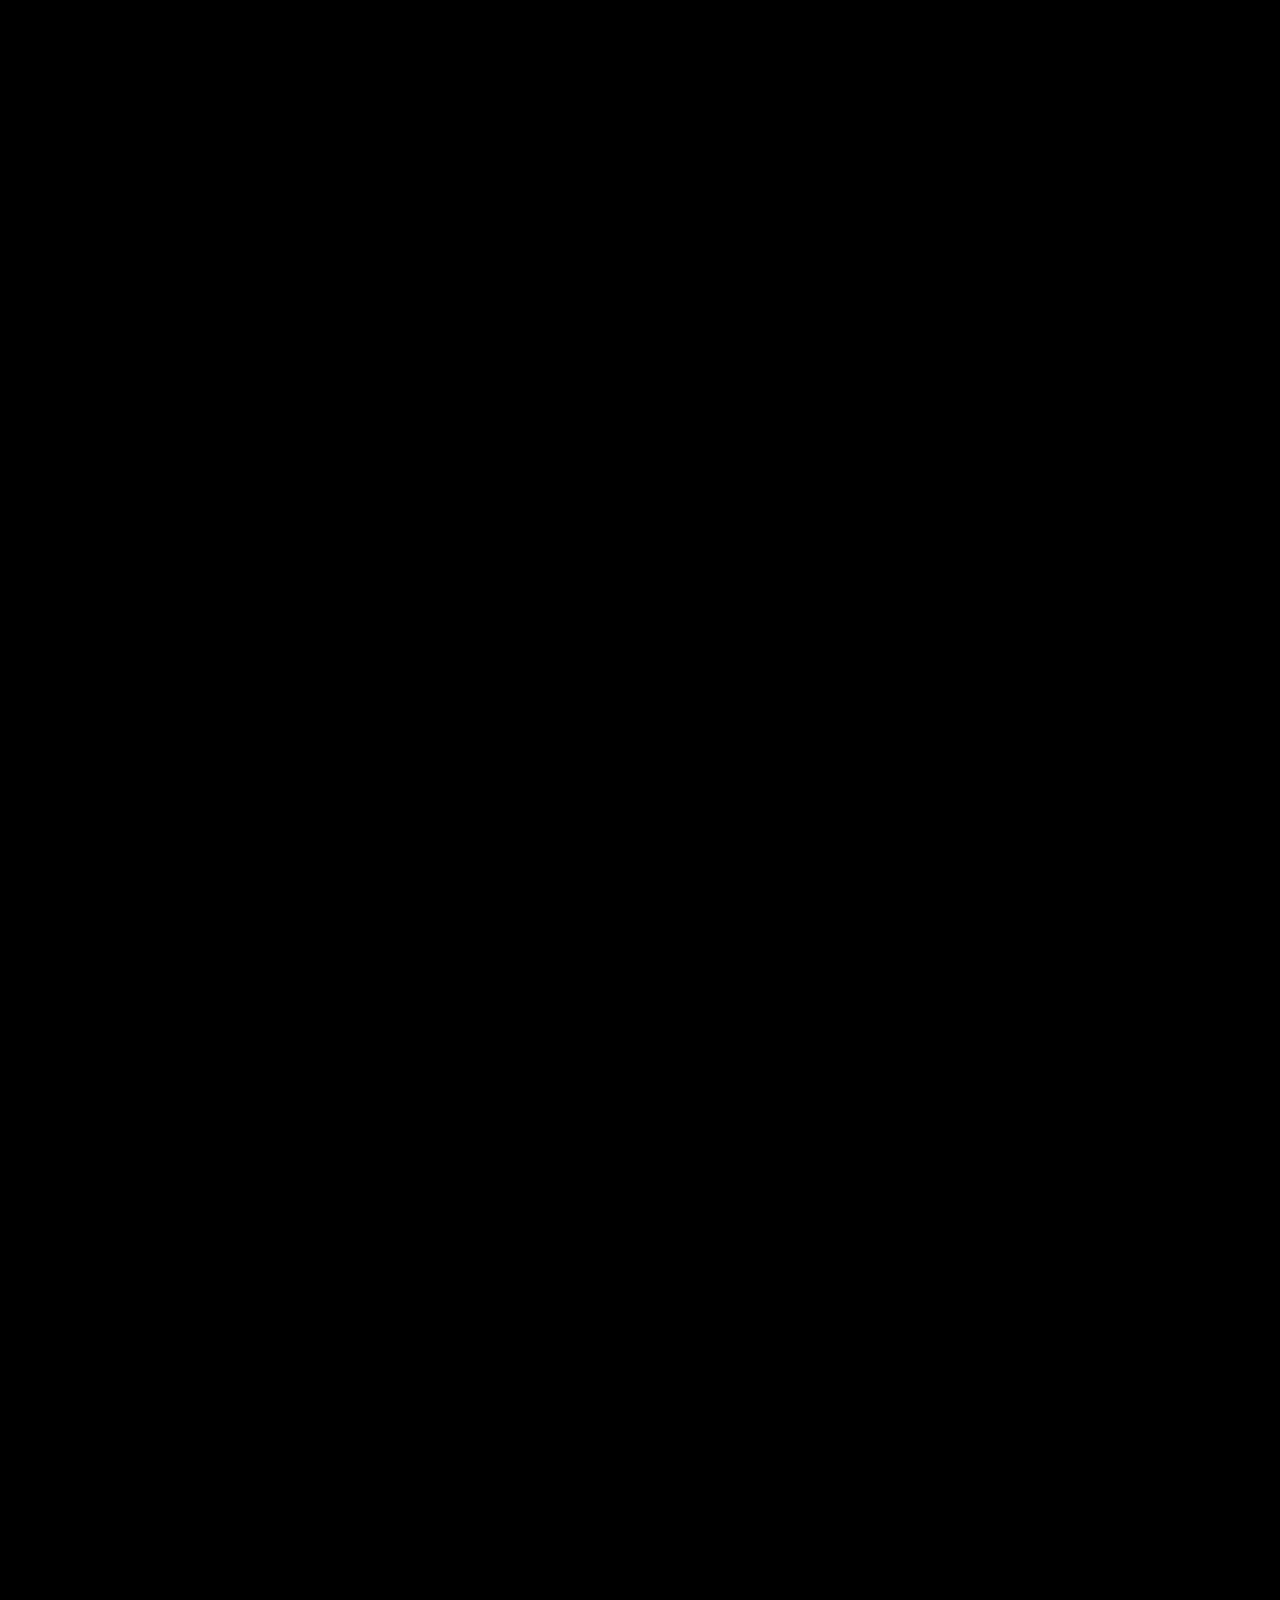
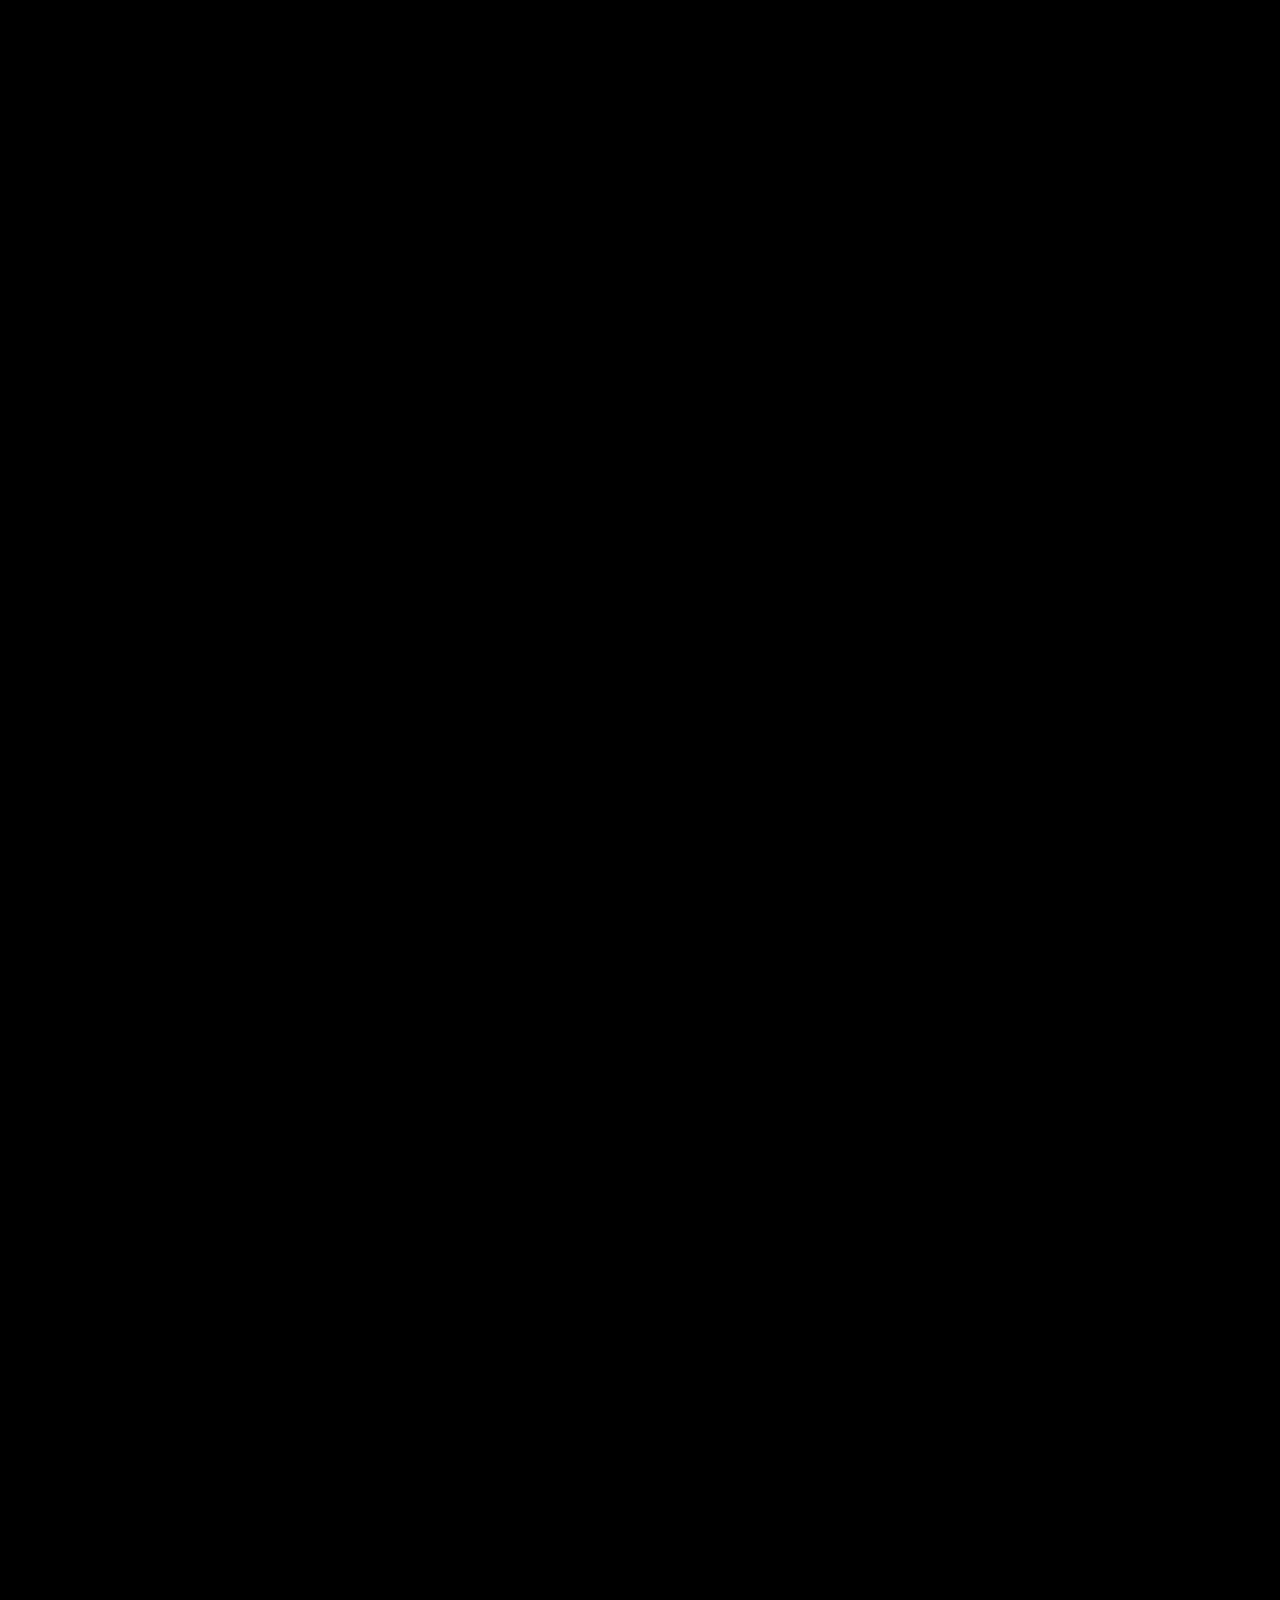
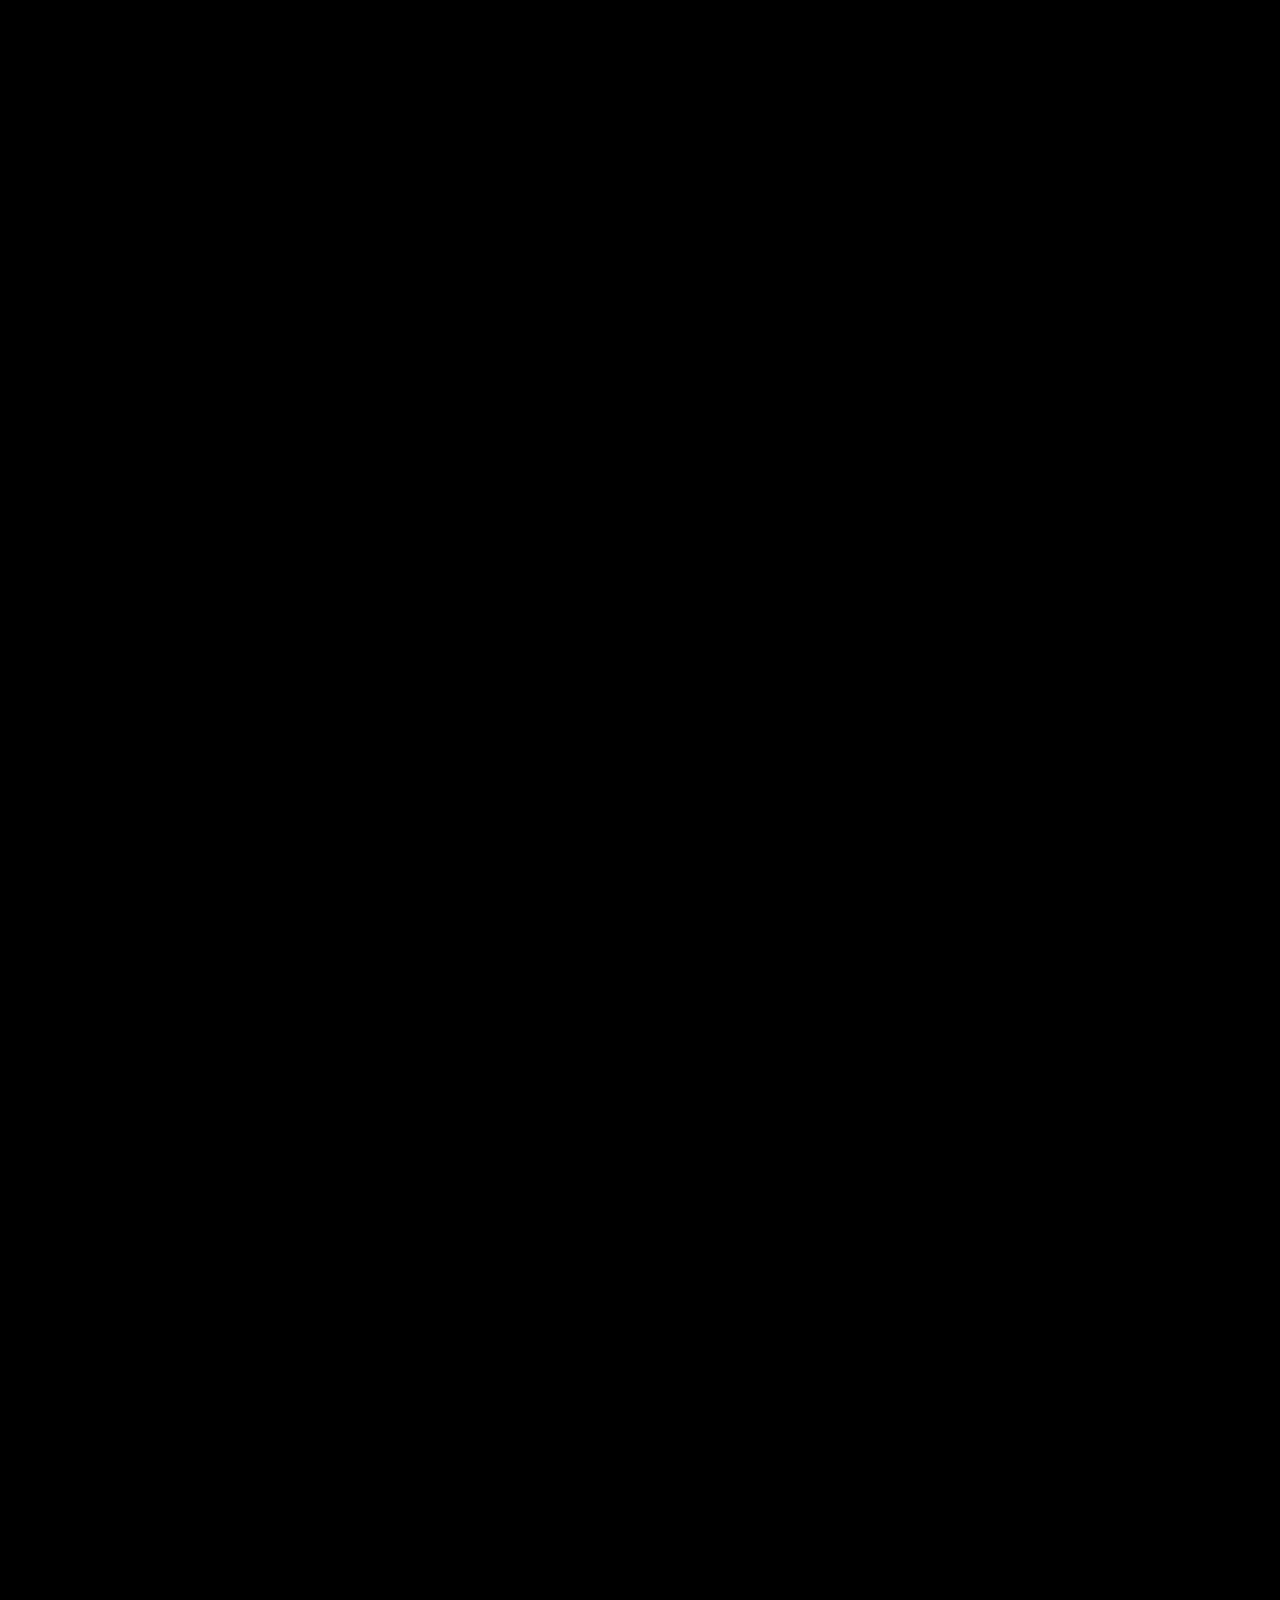
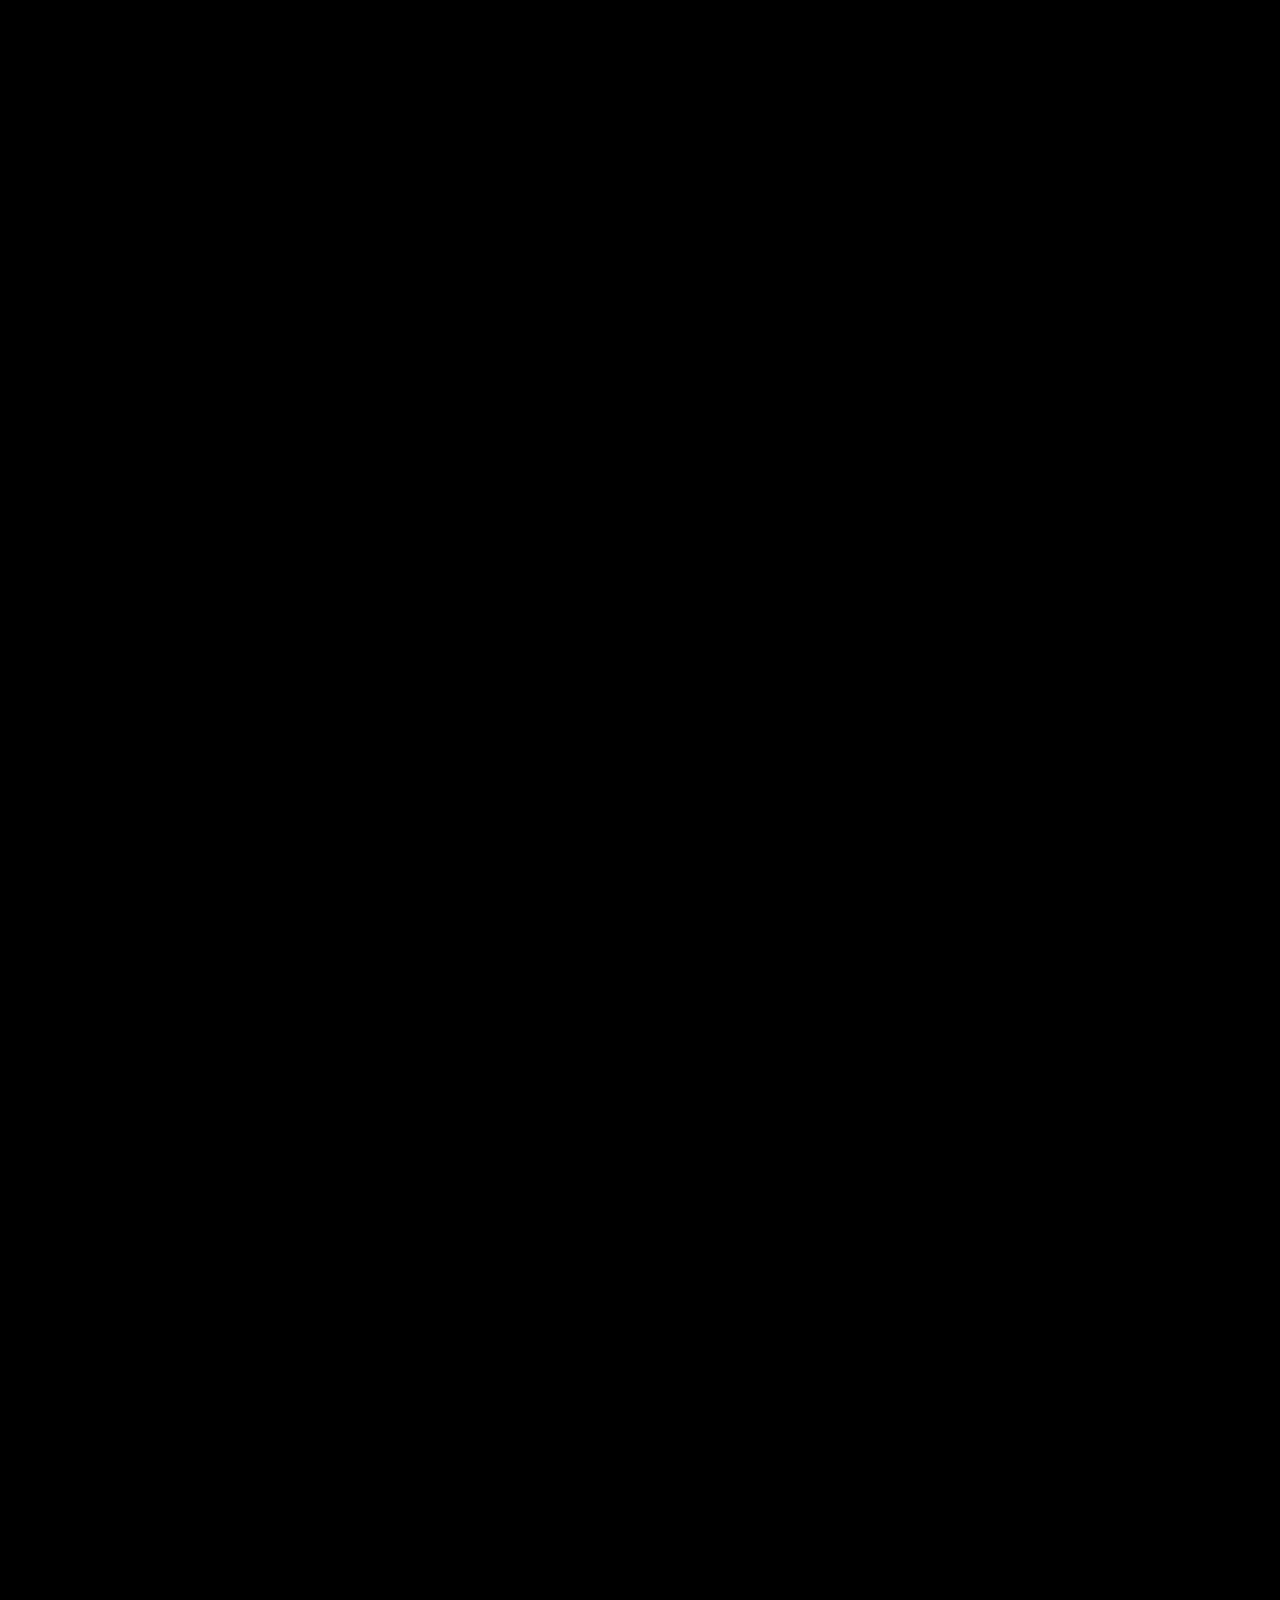
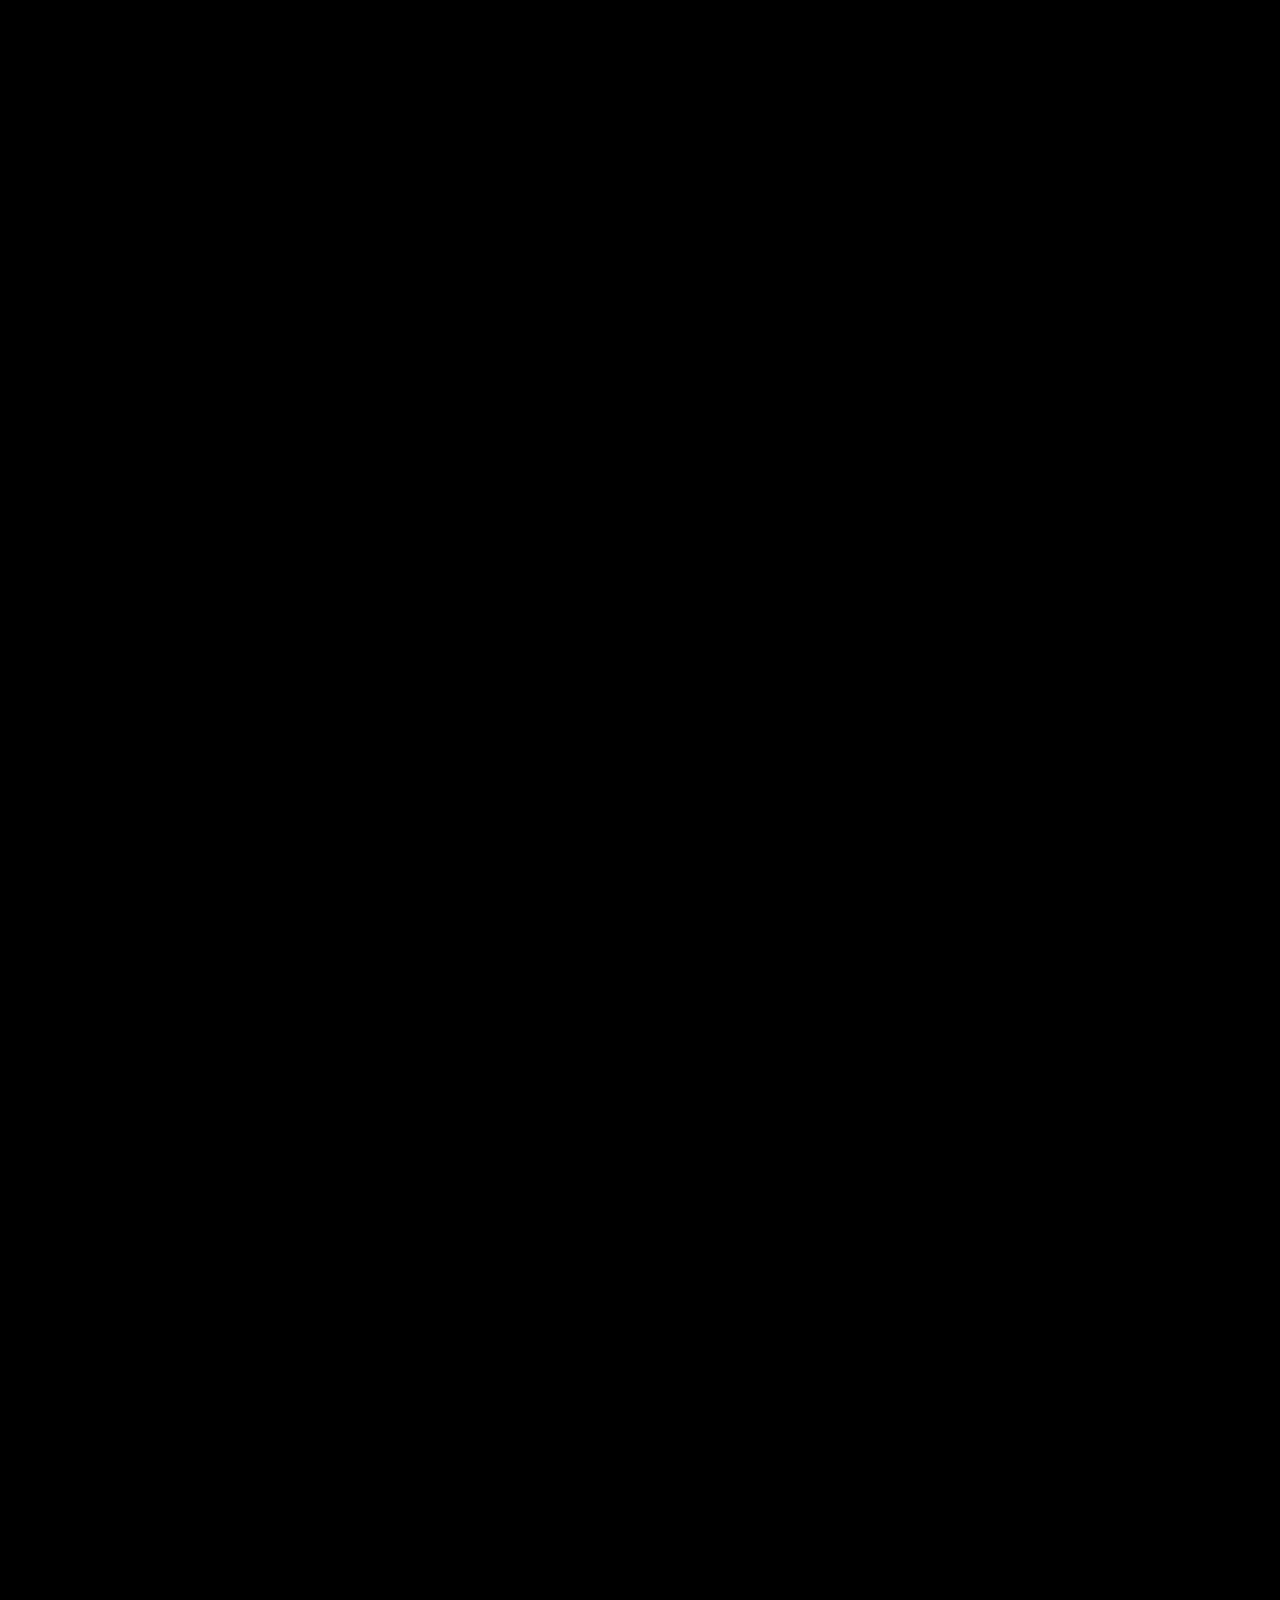
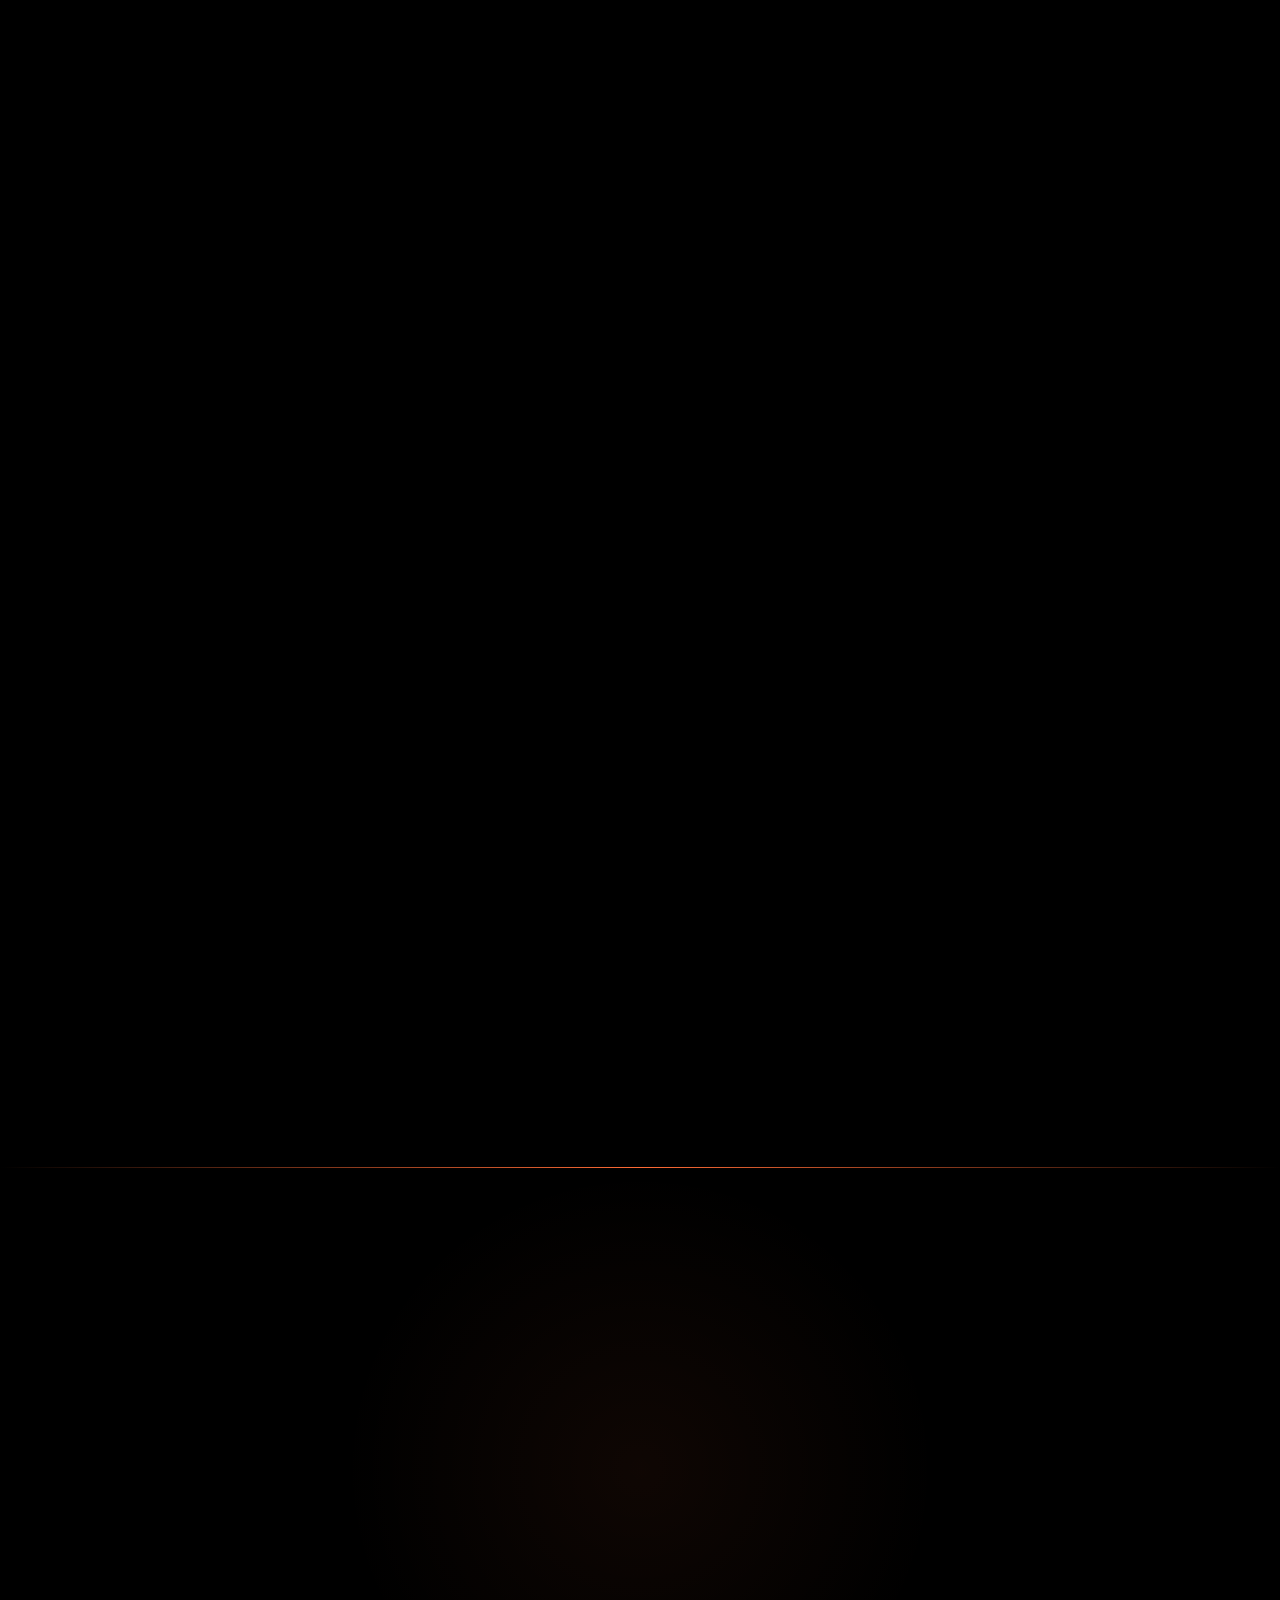
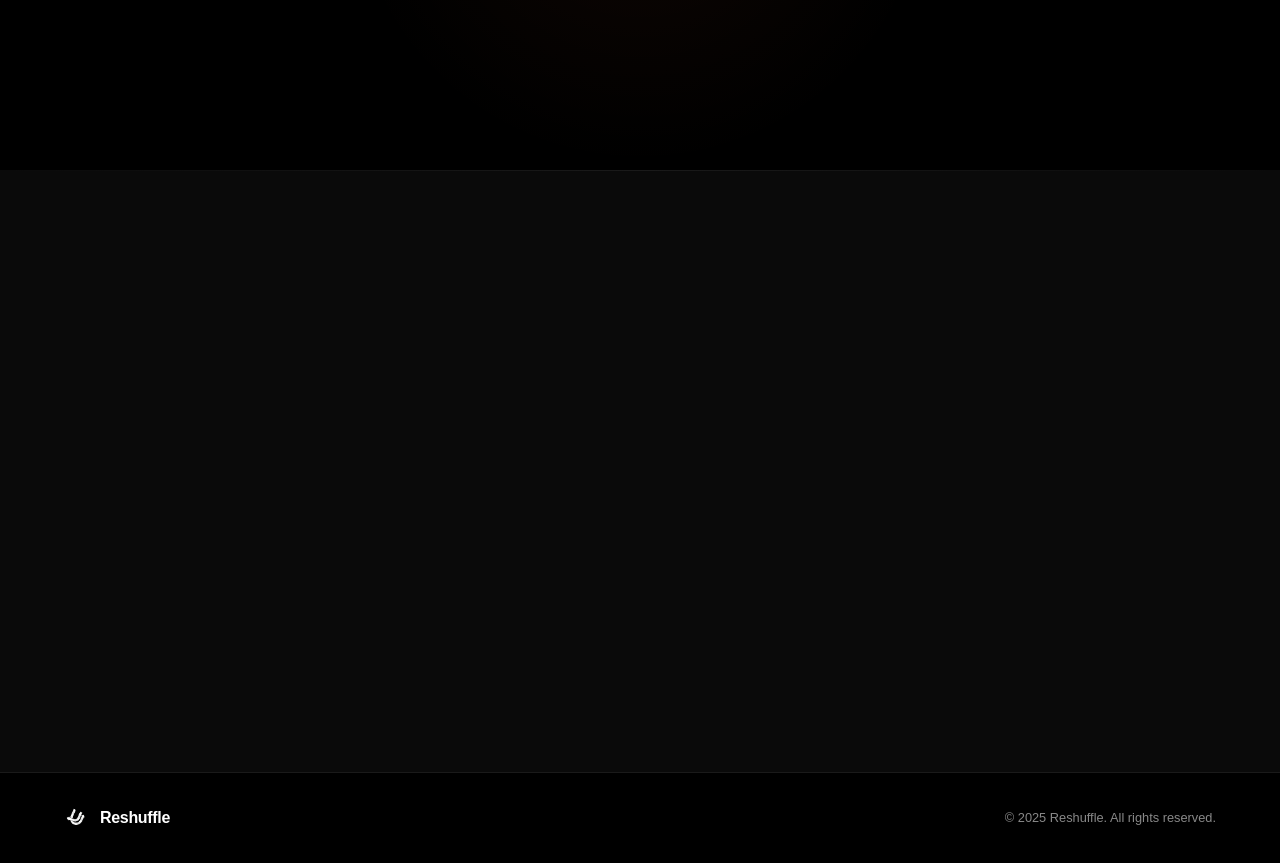
==== commit 65aadc2a: "Add scroll-driven 3D magazine flipbook to #work section with 13 projects Replaces old card grid with" ====
--- a/index.html
+++ b/index.html
@@ -35,6 +35,12 @@
     <link rel="preload" href="2 (1).png" as="image">
     
     <link rel="stylesheet" href="styles.css">
+
+    <!-- Magazine flipbook -->
+    <link rel="preconnect" href="https://fonts.googleapis.com">
+    <link rel="preconnect" href="https://fonts.gstatic.com" crossorigin>
+    <link rel="stylesheet" href="https://fonts.googleapis.com/css2?family=Playfair+Display:ital,wght@0,700;0,800;1,700;1,800&display=swap">
+    <link rel="stylesheet" href="magazine.css">
 </head>
 <body>
     <!-- Navigation -->
@@ -117,517 +123,35 @@
         </div>
     </section>
 
-    <!-- Partnered Work Section -->
-    <section class="work" id="work">
-        <div class="section-container">
+    <!-- Featured Work — Magazine Flipbook -->
+    <section class="magazine" id="work">
+        <div class="mag-intro">
             <span class="section-label">Partnered Work</span>
-            <h2 class="work-headline">Featured Projects</h2>
-            <div class="work-grid">
-                <!-- Case Study 1 - Voice of Artist -->
-                <div class="work-card" data-project="1">
-                    <div class="work-card-inner">
-                        <div class="work-header">
-                            <span class="work-number">01</span>
-                            <img src="Voice of Artist Logo-3.png" alt="VOA Logo" class="work-logo" width="80" height="80">
-                        </div>
-                        <h3 class="work-title">Voice of Artist</h3>
-                        <p class="work-desc">Podcast OTT Platform</p>
-                        <div class="work-expand">
-                            <span>View Case Study</span>
-                            <svg viewBox="0 0 24 24" fill="none" stroke="currentColor" stroke-width="2" width="20" height="20">
-                                <path d="M12 5v14M5 12h14"/>
-                            </svg>
-                        </div>
-                    </div>
-                    <div class="work-details">
-                        <div class="detail-section">
-                            <h4>Background</h4>
-                            <p>A YouTube-based podcast brand aiming to evolve into a full OTT platform for podcasts and short films.</p>
-                        </div>
-                        <div class="detail-section">
-                            <h4>Problem</h4>
-                            <ul>
-                                <li>Vision lacked clarity for scale</li>
-                                <li>Founder's time conflicted with other projects</li>
-                                <li>Needed high-quality work at affordable rates</li>
-                            </ul>
-                        </div>
-                        <div class="detail-section">
-                            <h4>Solution</h4>
-                            <ul>
-                                <li>Revamped brand strategy</li>
-                                <li>Built their first website</li>
-                                <li>Set up dedicated social media team</li>
-                                <li>Published community-centric content</li>
-                            </ul>
-                        </div>
-                        <div class="work-links">
-                            <a href="https://www.voiceofartist.com/" target="_blank" class="work-link">
-                                <span>Website</span>
-                                <svg viewBox="0 0 24 24" fill="none" stroke="currentColor" stroke-width="2" width="16" height="16">
-                                    <path d="M7 17L17 7M17 7H7M17 7V17"/>
-                                </svg>
-                            </a>
-                            <a href="https://www.youtube.com/@Voauniverse" target="_blank" class="work-link">
-                                <span>YouTube</span>
-                                <svg viewBox="0 0 24 24" fill="none" stroke="currentColor" stroke-width="2" width="16" height="16">
-                                    <path d="M7 17L17 7M17 7H7M17 7V17"/>
-                                </svg>
-                            </a>
-                        </div>
-                    </div>
-                </div>
-
-                <!-- Case Study 2 - FOMO -->
-                <div class="work-card" data-project="2">
-                    <div class="work-card-inner">
-                        <div class="work-header">
-                            <span class="work-number">02</span>
-                            <img src="Artboard 4 copy 2.png" alt="FOMO Logo" class="work-logo" width="80" height="80">
-                        </div>
-                        <h3 class="work-title">FOMO - For One Media Office</h3>
-                        <p class="work-desc">Creative Agency</p>
-                        <div class="work-expand">
-                            <span>View Case Study</span>
-                            <svg viewBox="0 0 24 24" fill="none" stroke="currentColor" stroke-width="2" width="20" height="20">
-                                <path d="M12 5v14M5 12h14"/>
-                            </svg>
-                        </div>
-                    </div>
-                    <div class="work-details">
-                        <div class="detail-section">
-                            <h4>Background</h4>
-                            <p>A content & branding agency offering brand kits and social presence services.</p>
-                        </div>
-                        <div class="detail-section">
-                            <h4>Problem</h4>
-                            <ul>
-                                <li>Missing website/app development services</li>
-                                <li>Losing clients needing end-to-end digital presence</li>
-                            </ul>
-                        </div>
-                        <div class="detail-section">
-                            <h4>Solution</h4>
-                            <ul>
-                                <li>Delivered multiple client websites</li>
-                                <li>Expanded service portfolio</li>
-                                <li>Increased client acquisition & revenue</li>
-                            </ul>
-                        </div>
-                        <div class="work-links">
-                            <a href="https://sahaj-agro-web.vercel.app/" target="_blank" class="work-link">
-                                <img src="Artboard 2 copy@4x.png" alt="Sahaj Agro Logo" class="work-link-logo" width="24" height="24">
-                                <span>Sahaj Agro</span>
-                                <svg viewBox="0 0 24 24" fill="none" stroke="currentColor" stroke-width="2" width="16" height="16">
-                                    <path d="M7 17L17 7M17 7H7M17 7V17"/>
-                                </svg>
-                            </a>
-                            <a href="https://ensol-mocha.vercel.app/" target="_blank" class="work-link">
-                                <img src="Artboard 326.png" alt="Ensol Logo" class="work-link-logo" width="24" height="24">
-                                <span>Ensol</span>
-                                <svg viewBox="0 0 24 24" fill="none" stroke="currentColor" stroke-width="2" width="16" height="16">
-                                    <path d="M7 17L17 7M17 7H7M17 7V17"/>
-                                </svg>
-                            </a>
-                        </div>
-                    </div>
-                </div>
-
-                <!-- Case Study 3 - Testing Melodies -->
-                <div class="work-card" data-project="3">
-                    <div class="work-card-inner">
-                        <div class="work-header">
-                            <span class="work-number">03</span>
-                            <img src="WhatsApp Image 2025-12-17 at 14.43.36.jpeg" alt="Testing Melodies Logo" class="work-logo" width="80" height="80">
-                        </div>
-                        <h3 class="work-title">Testing Melodies</h3>
-                        <p class="work-desc">Music Review & News Platform</p>
-                        <div class="work-expand">
-                            <span>View Case Study</span>
-                            <svg viewBox="0 0 24 24" fill="none" stroke="currentColor" stroke-width="2" width="20" height="20">
-                                <path d="M12 5v14M5 12h14"/>
-                            </svg>
-                        </div>
-                    </div>
-                    <div class="work-details">
-                        <div class="detail-section">
-                            <h4>Background</h4>
-                            <p>A bold music review platform delivering no-BS critiques, global music news, and curated perspectives. From underground releases to chart-toppers, they break down every drop, riff, and rhyme with the ears of critics and hearts of fans.</p>
-                        </div>
-                        <div class="detail-section">
-                            <h4>Problem</h4>
-                            <ul>
-                                <li>Needed automation systems for operations</li>
-                                <li>Required a professional website</li>
-                                <li>Lacked structured artist outreach process</li>
-                            </ul>
-                        </div>
-                        <div class="detail-section">
-                            <h4>Solution</h4>
-                            <ul>
-                                <li>Set up automation & website infrastructure</li>
-                                <li>Created complete operation planning</li>
-                                <li>Built artist outreach system</li>
-                                <li>Hired & onboarded 10 writers</li>
-                            </ul>
-                        </div>
-                        <a href="https://www.testingmelodies.com/" target="_blank" class="work-link">
-                            <span>View Live Project</span>
-                            <svg viewBox="0 0 24 24" fill="none" stroke="currentColor" stroke-width="2" width="16" height="16">
-                                <path d="M7 17L17 7M17 7H7M17 7V17"/>
-                            </svg>
-                        </a>
-                    </div>
-                </div>
-
-                <!-- Case Study 4 - Payal Fertilizers -->
-                <div class="work-card" data-project="4">
-                    <div class="work-card-inner">
-                        <div class="work-header">
-                            <span class="work-number">04</span>
-                            <img src="copu.png" alt="FertiFlow Logo" class="work-logo" width="80" height="80">
-                        </div>
-                        <h3 class="work-title">Payal Fertilizers</h3>
-                        <p class="work-desc">₹10 Cr+ Fertilizer Distributor</p>
-                        <div class="work-expand">
-                            <span>View Case Study</span>
-                            <svg viewBox="0 0 24 24" fill="none" stroke="currentColor" stroke-width="2" width="20" height="20">
-                                <path d="M12 5v14M5 12h14"/>
-                            </svg>
-                        </div>
-                    </div>
-                    <div class="work-details">
-                        <div class="detail-section">
-                            <h4>Background</h4>
-                            <p>A well-established distributor operating entirely on physical documentation.</p>
-                        </div>
-                        <div class="detail-section">
-                            <h4>Problem</h4>
-                            <ul>
-                                <li>Manual operations causing errors & delays</li>
-                                <li>No real-time data tracking</li>
-                                <li>No digital ecosystem for inventory & sales</li>
-                            </ul>
-                        </div>
-                        <div class="detail-section">
-                            <h4>Solution</h4>
-                            <ul>
-                                <li>Inventory management system</li>
-                                <li>Sales management dashboard</li>
-                                <li>Improved tracking & operational efficiency</li>
-                            </ul>
-                        </div>
-                        <div class="work-links">
-                            <a href="https://retail-management-system-6o3k.onrender.com/" target="_blank" class="work-link">
-                                <span>View Live Project</span>
-                                <svg viewBox="0 0 24 24" fill="none" stroke="currentColor" stroke-width="2" width="16" height="16">
-                                    <path d="M7 17L17 7M17 7H7M17 7V17"/>
-                                </svg>
-                            </a>
-                            <a href="https://www.instagram.com/ferti.flow/?hl=de" target="_blank" class="work-link">
-                                <span>Instagram</span>
-                                <svg viewBox="0 0 24 24" fill="none" stroke="currentColor" stroke-width="2" width="16" height="16">
-                                    <path d="M7 17L17 7M17 7H7M17 7V17"/>
-                                </svg>
-                            </a>
-                        </div>
-                    </div>
-                </div>
-
-                <!-- Case Study 5 - NextWave -->
-                <div class="work-card" data-project="5">
-                    <div class="work-card-inner">
-                        <div class="work-header">
-                            <span class="work-number">05</span>
-                            <img src="448228075_3775032336079476_2112666544540400340_n.jpg" alt="NextWave Logo" class="work-logo" width="80" height="80">
-                        </div>
-                        <h3 class="work-title">NextWave</h3>
-                        <p class="work-desc">Raipur Streetwear Store</p>
-                        <div class="work-expand">
-                            <span>View Case Study</span>
-                            <svg viewBox="0 0 24 24" fill="none" stroke="currentColor" stroke-width="2" width="20" height="20">
-                                <path d="M12 5v14M5 12h14"/>
-                            </svg>
-                        </div>
-                    </div>
-                    <div class="work-details">
-                        <div class="detail-section">
-                            <h4>Background</h4>
-                            <p>A physical store with strong offline identity but zero online presence.</p>
-                        </div>
-                        <div class="detail-section">
-                            <h4>Problem</h4>
-                            <ul>
-                                <li>Missing digital brand identity</li>
-                                <li>No online audience or digital sales</li>
-                            </ul>
-                        </div>
-                        <div class="detail-section">
-                            <h4>Solution</h4>
-                            <ul>
-                                <li>Instagram setup & optimization</li>
-                                <li>Content shoots + reels + catalogue</li>
-                                <li>Micro-targeted local promotions</li>
-                                <li>Increased footfall & online traction</li>
-                            </ul>
-                        </div>
-                        <div class="work-links">
-                            <a href="https://www.instagram.com/reel/DKIATqQSa67/" target="_blank" class="work-link">
-                                <span>Reel 1</span>
-                                <svg viewBox="0 0 24 24" fill="none" stroke="currentColor" stroke-width="2" width="16" height="16">
-                                    <path d="M7 17L17 7M17 7H7M17 7V17"/>
-                                </svg>
-                            </a>
-                            <a href="https://www.instagram.com/reel/DJE-OFLSDKU/" target="_blank" class="work-link">
-                                <span>Reel 2</span>
-                                <svg viewBox="0 0 24 24" fill="none" stroke="currentColor" stroke-width="2" width="16" height="16">
-                                    <path d="M7 17L17 7M17 7H7M17 7V17"/>
-                                </svg>
-                            </a>
-                            <a href="https://www.instagram.com/reel/DI37tfjvJw6/" target="_blank" class="work-link">
-                                <span>Reel 3</span>
-                                <svg viewBox="0 0 24 24" fill="none" stroke="currentColor" stroke-width="2" width="16" height="16">
-                                    <path d="M7 17L17 7M17 7H7M17 7V17"/>
-                                </svg>
-                            </a>
-                        </div>
-                    </div>
-                </div>
-
-                <!-- Case Study 6 - Lumos -->
-                <div class="work-card" data-project="6">
-                    <div class="work-card-inner">
-                        <div class="work-header">
-                            <span class="work-number">06</span>
-                            <div class="work-logo-placeholder" id="logo-6"></div>
-                        </div>
-                        <h3 class="work-title">Lumos</h3>
-                        <p class="work-desc">Fake News Detection Product</p>
-                        <div class="work-expand">
-                            <span>View Case Study</span>
-                            <svg viewBox="0 0 24 24" fill="none" stroke="currentColor" stroke-width="2" width="20" height="20">
-                                <path d="M12 5v14M5 12h14"/>
-                            </svg>
-                        </div>
-                    </div>
-                    <div class="work-details">
-                        <div class="detail-section">
-                            <h4>Background</h4>
-                            <p>A passion project to detect misinformation globally.</p>
-                        </div>
-                        <div class="detail-section">
-                            <h4>Problem</h4>
-                            <ul>
-                                <li>No clear user base</li>
-                                <li>No product direction for market</li>
-                                <li>Needed network + product refinement</li>
-                            </ul>
-                        </div>
-                        <div class="detail-section">
-                            <h4>Solution</h4>
-                            <ul>
-                                <li>Structured SaaS-style verification product</li>
-                                <li>Claim analysis & trust scores</li>
-                                <li>Positioned for B2B news organization adoption</li>
-                            </ul>
-                        </div>
-                        <a href="https://lumos-leln.onrender.com/" target="_blank" class="work-link">
-                            <span>View Live Project</span>
-                            <svg viewBox="0 0 24 24" fill="none" stroke="currentColor" stroke-width="2" width="16" height="16">
-                                <path d="M7 17L17 7M17 7H7M17 7V17"/>
-                            </svg>
-                        </a>
-                    </div>
-                </div>
-
-                <!-- Case Study 7 - Sphere Cho Productions -->
-                <div class="work-card" data-project="7">
-                    <div class="work-card-inner">
-                        <div class="work-header">
-                            <span class="work-number">07</span>
-                            <img src="20D5597A.png" alt="Sphere Cho Productions Logo" class="work-logo" width="180" height="180" style="transform: scale(1.5); object-fit: contain;">
-                        </div>
-                        <h3 class="work-title">Spherecho Productions</h3>
-                        <p class="work-desc">Production Company</p>
-                        <div class="work-expand">
-                            <span>View Case Study</span>
-                            <svg viewBox="0 0 24 24" fill="none" stroke="currentColor" stroke-width="2" width="20" height="20">
-                                <path d="M12 5v14M5 12h14"/>
-                            </svg>
-                        </div>
-                    </div>
-                    <div class="work-details">
-                        <div class="detail-section">
-                            <h4>Background</h4>
-                            <p>A creative production company delivering high-quality video and media content.</p>
-                        </div>
-                        <div class="detail-section">
-                            <h4>Solution</h4>
-                            <ul>
-                                <li>Professional website development</li>
-                                <li>Brand identity enhancement</li>
-                                <li>Digital presence optimization</li>
-                            </ul>
-                        </div>
-                        <a href="https://www.spherechoproductions.com/" target="_blank" class="work-link">
-                            <span>View Live Project</span>
-                            <svg viewBox="0 0 24 24" fill="none" stroke="currentColor" stroke-width="2" width="16" height="16">
-                                <path d="M7 17L17 7M17 7H7M17 7V17"/>
-                            </svg>
-                        </a>
-                    </div>
-                </div>
-
-                <!-- Case Study 8 - Laxmi Sales -->
-                <div class="work-card" data-project="8">
-                    <div class="work-card-inner">
-                        <div class="work-header">
-                            <span class="work-number">08</span>
-                            <img src="logo1.png" alt="Laxmi Sales Logo" class="work-logo" width="80" height="80">
-                        </div>
-                        <h3 class="work-title">Laxmi Sales</h3>
-                        <p class="work-desc">Sales & Distribution</p>
-                        <div class="work-expand">
-                            <span>View Case Study</span>
-                            <svg viewBox="0 0 24 24" fill="none" stroke="currentColor" stroke-width="2" width="20" height="20">
-                                <path d="M12 5v14M5 12h14"/>
-                            </svg>
-                        </div>
-                    </div>
-                    <div class="work-details">
-                        <div class="detail-section">
-                            <h4>Background</h4>
-                            <p>A sales and distribution business looking to establish their digital presence.</p>
-                        </div>
-                        <div class="detail-section">
-                            <h4>Solution</h4>
-                            <ul>
-                                <li>Modern website development</li>
-                                <li>Product showcase platform</li>
-                                <li>Digital catalog system</li>
-                            </ul>
-                        </div>
-                        <a href="https://laxmisales-seven.vercel.app/" target="_blank" class="work-link">
-                            <span>View Live Project</span>
-                            <svg viewBox="0 0 24 24" fill="none" stroke="currentColor" stroke-width="2" width="16" height="16">
-                                <path d="M7 17L17 7M17 7H7M17 7V17"/>
-                            </svg>
-                        </a>
-                    </div>
-                </div>
-
-                <!-- Case Study 9 - Stock FMCG -->
-                <div class="work-card" data-project="9">
-                    <div class="work-card-inner">
-                        <div class="work-header">
-                            <span class="work-number">09</span>
-                            <img src="stockfmcglogocopy.png" alt="Stock FMCG Logo" class="work-logo" width="80" height="80">
-                        </div>
-                        <h3 class="work-title">Stock FMCG</h3>
-                        <p class="work-desc">FMCG Inventory Management System</p>
-                        <div class="work-expand">
-                            <span>View Case Study</span>
-                            <svg viewBox="0 0 24 24" fill="none" stroke="currentColor" stroke-width="2" width="20" height="20">
-                                <path d="M12 5v14M5 12h14"/>
-                            </svg>
-                        </div>
-                    </div>
-                    <div class="work-details">
-                        <div class="detail-section">
-                            <h4>Background</h4>
-                            <p>A distributor operating on manual, paper-based processes needing a centralized digital system for FMCG inventory and sales.</p>
-                        </div>
-                        <div class="detail-section">
-                            <h4>Problem</h4>
-                            <ul>
-                                <li>Manual tracking causing stock mismatches and inefficiencies</li>
-                                <li>Difficulty managing high-volume SKUs and fast-moving inventory</li>
-                                <li>No visibility into sales trends and product performance</li>
-                                <li>Poor coordination between warehouse, distributor, and retailer levels</li>
-                                <li>Delayed decision-making due to lack of real-time data</li>
-                            </ul>
-                        </div>
-                        <div class="detail-section">
-                            <h4>Solution</h4>
-                            <ul>
-                                <li>Real-time inventory tracking system</li>
-                                <li>Sales and order management dashboard</li>
-                                <li>Distributor and retailer tracking module</li>
-                                <li>Automated insights for faster decision-making</li>
-                            </ul>
-                        </div>
-                        <div class="work-links">
-                            <a href="https://fmcg-beige.vercel.app/login" target="_blank" class="work-link">
-                                <span>View Live Project</span>
-                                <svg viewBox="0 0 24 24" fill="none" stroke="currentColor" stroke-width="2" width="16" height="16">
-                                    <path d="M7 17L17 7M17 7H7M17 7V17"/>
-                                </svg>
-                            </a>
-                            <a href="https://www.instagram.com/stock.fmcg/?hl=de" target="_blank" class="work-link">
-                                <span>Instagram</span>
-                                <svg viewBox="0 0 24 24" fill="none" stroke="currentColor" stroke-width="2" width="16" height="16">
-                                    <path d="M7 17L17 7M17 7H7M17 7V17"/>
-                                </svg>
-                            </a>
-                        </div>
-                    </div>
-                </div>
-
-                <!-- Case Study 10 - DairyFlow -->
-                <div class="work-card" data-project="10">
-                    <div class="work-card-inner">
-                        <div class="work-header">
-                            <span class="work-number">10</span>
-                            <img src="DAIRYFLOW LOGO.jpg" alt="DairyFlow Logo" class="work-logo" width="80" height="80">
-                        </div>
-                        <h3 class="work-title">DairyFlow</h3>
-                        <p class="work-desc">Dairy Operations Management System</p>
-                        <div class="work-expand">
-                            <span>View Case Study</span>
-                            <svg viewBox="0 0 24 24" fill="none" stroke="currentColor" stroke-width="2" width="20" height="20">
-                                <path d="M12 5v14M5 12h14"/>
-                            </svg>
-                        </div>
-                    </div>
-                    <div class="work-details">
-                        <div class="detail-section">
-                            <h4>Background</h4>
-                            <p>A dairy business relying entirely on manual record-keeping for milk production, distribution, and hawker management.</p>
-                        </div>
-                        <div class="detail-section">
-                            <h4>Problem</h4>
-                            <ul>
-                                <li>No real-time visibility into daily milk collection and supply</li>
-                                <li>Difficulty tracking hawker distribution and returns</li>
-                                <li>Errors in daily calculations and settlements</li>
-                                <li>No structured system for scaling operations</li>
-                                <li>Manual logs causing data mismatches and revenue leakage</li>
-                            </ul>
-                        </div>
-                        <div class="detail-section">
-                            <h4>Solution</h4>
-                            <ul>
-                                <li>Mobile-first milk production tracking module</li>
-                                <li>Structured distribution management among hawkers</li>
-                                <li>Live delivery and returns tracking with end-of-day summaries</li>
-                                <li>Admin panel with reports, analytics, and user management</li>
-                            </ul>
-                        </div>
-                        <div class="work-links">
-                            <a href="https://dairyflow.rajdarshanfarms.com/" target="_blank" class="work-link">
-                                <span>View Live Project</span>
-                                <svg viewBox="0 0 24 24" fill="none" stroke="currentColor" stroke-width="2" width="16" height="16">
-                                    <path d="M7 17L17 7M17 7H7M17 7V17"/>
-                                </svg>
-                            </a>
-                            <a href="https://www.instagram.com/dairyflow._/?hl=de" target="_blank" class="work-link">
-                                <span>Instagram</span>
-                                <svg viewBox="0 0 24 24" fill="none" stroke="currentColor" stroke-width="2" width="16" height="16">
-                                    <path d="M7 17L17 7M17 7H7M17 7V17"/>
-                                </svg>
-                            </a>
-                        </div>
-                    </div>
+            <h2>Featured <em>Projects</em></h2>
+            <p>A scroll-through magazine of the brands, products and campaigns we've shipped with founders.</p>
+        </div>
+        <div class="mag-stage">
+            <div class="mag-book">
+            <article class="mag-leaf" style="--accent:#FF6B35;--paper:#14110c;"><div class="leaf-face leaf-front"><div class="leaf-sheen"></div><div class="page cover"><header class="page-top"><span class="page-kicker">Reshuffle · Issue 01</span><span class="page-folio">2026</span></header><div class="cover-mid"><span class="cover-issue">The Work Issue</span><h1 class="cover-title">Featured<br><em>Projects</em></h1><p class="cover-lede">Thirteen partnerships, one ecosystem. Brands, software and campaigns we built with founders — turn the pages.</p><div class="cover-index"><span><b>August</b>01</span><span><b>Simba</b>02</span><span><b>Khanak</b>03</span><span><b>Voice of Artist</b>04</span><span><b>FOMO</b>05</span><span><b>Testing Melodies</b>06</span><span><b>Payal Fertilizers</b>07</span><span><b>NextWave</b>08</span></div></div><footer class="page-bot"><span>Scroll to turn the pages</span><span>Reshuffle Studio</span></footer></div></div><div class="leaf-face leaf-back" style="background:#1a140d;"><div class="back-art"><div class="back-num" style="color:var(--orange);opacity:.4;">RE</div><div class="back-name">Reshuffle</div></div></div></article>
+            <article class="mag-leaf" style="--accent:#23543c;--paper:#f1ece0;"><div class="leaf-face leaf-front"><div class="leaf-sheen"></div><div class="page"><header class="page-top"><span class="page-kicker">Featured Work · No.01</span><span class="page-folio">RESHUFFLE</span></header><div class="page-body"><div class="page-headline"><span class="page-num">01</span><div class="page-titles"><h3 class="page-title">August</h3><p class="page-sub">Real Estate · Full Brand World</p></div></div><div class="page-main visual-lead"><div class="page-copy"><p class="page-blurb"><span class="dropcap">A</span> homegrown real-estate house in Raipur with three plotting destinations — <b>White Lotus</b>, <b>Silver Stone</b> and <b>Water Lily</b>. We built the entire brand world end to end: identity, newspaper campaigns, hoardings, brochures and a custom sales platform.</p><ul class="page-points one-col"><li>Full brand identity & naming</li><li>Newspaper press ad campaign</li><li>City-wide hoardings & OOH</li><li>Project brochures & collateral</li><li>PlanPoint sales software</li></ul><div class="page-links"><a href="https://planpoint-webgpu.vercel.app/" target="_blank" rel="noopener" class="page-link"><span>Sales Software</span><svg viewBox="0 0 24 24" fill="none" stroke="currentColor" stroke-width="2"><path d="M7 17L17 7M17 7H7M17 7V17"/></svg></a><a href="https://augustprojects.in" target="_blank" rel="noopener" class="page-link"><span>augustprojects.in</span><svg viewBox="0 0 24 24" fill="none" stroke="currentColor" stroke-width="2"><path d="M7 17L17 7M17 7H7M17 7V17"/></svg></a></div></div><div class="page-visual"><div class="page-grid g-august"><div class="tile span-wide" data-zoom="assets/projects/august-hoarding-4.jpg"><span class="tile-tag">Hoarding</span><img src="assets/projects/august-hoarding-4.jpg" alt="" loading="lazy"></div><div class="tile" data-zoom="assets/projects/silverstone-ad-1.jpg"><span class="tile-tag">Press Ad</span><img src="assets/projects/silverstone-ad-1.jpg" alt="" loading="lazy"></div><div class="tile" data-zoom="assets/projects/waterlily-1.jpg"><span class="tile-tag">Brochure</span><img src="assets/projects/waterlily-1.jpg" alt="" loading="lazy"></div><div class="tile" data-zoom="assets/projects/wl-broch-3.jpg"><span class="tile-tag">Brochure</span><img src="assets/projects/wl-broch-3.jpg" alt="" loading="lazy"></div><div class="tile" data-zoom="assets/projects/wl-broch-7.jpg"><span class="tile-tag">Render</span><img src="assets/projects/wl-broch-7.jpg" alt="" loading="lazy"></div></div></div></div></div><footer class="page-bot"><span>Real Estate · Full Brand World</span><span>RESHUFFLE — The Work Issue</span></footer></div></div><div class="leaf-face leaf-back"><div class="back-art"><div class="back-num">01</div><div class="back-name">August</div></div></div></article>
+            <article class="mag-leaf" style="--accent:#b9791b;--paper:#f5eede;"><div class="leaf-face leaf-front"><div class="leaf-sheen"></div><div class="page"><header class="page-top"><span class="page-kicker">Featured Work · No.02</span><span class="page-folio">RESHUFFLE</span></header><div class="page-body"><div class="page-headline"><span class="page-num">02</span><div class="page-titles"><h3 class="page-title">Simba</h3><p class="page-sub">Beer Brand · Experiential Marketing</p></div></div><div class="page-main visual-lead"><div class="page-copy"><p class="page-blurb"><span class="dropcap">S</span> a bold lager brand we push through promotional marketing — high-energy reels and experience-led events with full on-ground coverage. We turn launches and pours into shareable moments that travel far beyond the room.</p><ul class="page-points one-col"><li>Promotional reels & short-form</li><li>Experience-based event marketing</li><li>On-ground event coverage</li><li>Social amplification</li></ul><div class="page-links"><a href="https://www.instagram.com/reels/DU0fOaUiGjc/" target="_blank" rel="noopener" class="page-link"><span>Reel 01</span><svg viewBox="0 0 24 24" fill="none" stroke="currentColor" stroke-width="2"><path d="M7 17L17 7M17 7H7M17 7V17"/></svg></a><a href="https://www.instagram.com/reels/DUiRaV9CAD7/" target="_blank" rel="noopener" class="page-link"><span>Reel 02</span><svg viewBox="0 0 24 24" fill="none" stroke="currentColor" stroke-width="2"><path d="M7 17L17 7M17 7H7M17 7V17"/></svg></a></div></div><div class="page-visual"><div class="page-grid g-duo"><div class="tile video-tile" data-zoom="assets/projects/simba-1.mp4"><span class="tile-tag">Reel 01</span><video src="assets/projects/simba-1.mp4" muted loop playsinline preload="metadata" poster="assets/projects/simba-poster1.jpg"></video></div><div class="tile video-tile" data-zoom="assets/projects/simba-2.mp4"><span class="tile-tag">Reel 02</span><video src="assets/projects/simba-2.mp4" muted loop playsinline preload="metadata" poster="assets/projects/simba-poster2.jpg"></video></div></div></div></div></div><footer class="page-bot"><span>Beer Brand · Experiential Marketing</span><span>RESHUFFLE — The Work Issue</span></footer></div></div><div class="leaf-face leaf-back"><div class="back-art"><div class="back-num">02</div><div class="back-name">Simba</div></div></div></article>
+            <article class="mag-leaf" style="--accent:#6b5740;--paper:#efe6cf;"><div class="leaf-face leaf-front"><div class="leaf-sheen"></div><div class="page"><header class="page-top"><span class="page-kicker">Featured Work · No.03</span><span class="page-folio">RESHUFFLE</span></header><div class="page-body"><div class="page-headline"><span class="page-num">03</span><div class="page-titles"><h3 class="page-title">Khanak</h3><p class="page-sub">Branding · Identity Deck</p></div></div><div class="page-main visual-lead"><div class="page-copy"><p class="page-blurb"><span class="dropcap">K</span> an earthy, considered branding project. We shaped the full identity — logo, palette, type and an applied brand system — delivered as a complete branding deck the team could build on.</p><ul class="page-points one-col"><li>Logo & wordmark design</li><li>Palette & type system</li><li>Applied identity guidelines</li><li>Complete branding deck</li></ul></div><div class="page-visual"><div class="page-grid g-trio"><div class="tile" data-zoom="assets/projects/knk-1.jpg"><span class="tile-tag">Cover</span><img src="assets/projects/knk-1.jpg" alt="" loading="lazy"></div><div class="tile" data-zoom="assets/projects/knk-3.jpg"><span class="tile-tag">Identity</span><img src="assets/projects/knk-3.jpg" alt="" loading="lazy"></div><div class="tile" data-zoom="assets/projects/knk-9.jpg"><span class="tile-tag">System</span><img src="assets/projects/knk-9.jpg" alt="" loading="lazy"></div><div class="tile" data-zoom="assets/projects/knk-14.jpg"><span class="tile-tag">Apply</span><img src="assets/projects/knk-14.jpg" alt="" loading="lazy"></div></div></div></div></div><footer class="page-bot"><span>Branding · Identity Deck</span><span>RESHUFFLE — The Work Issue</span></footer></div></div><div class="leaf-face leaf-back"><div class="back-art"><div class="back-num">03</div><div class="back-name">Khanak</div></div></div></article>
+            <article class="mag-leaf" style="--accent:#c2452f;--paper:#f5efe6;"><div class="leaf-face leaf-front"><div class="leaf-sheen"></div><div class="page"><header class="page-top"><span class="page-kicker">Featured Work · No.04</span><span class="page-folio">RESHUFFLE</span></header><div class="page-body"><div class="page-headline"><span class="page-num">04</span><div class="page-titles"><h3 class="page-title">Voice of Artist</h3><p class="page-sub">Podcast OTT Platform</p></div></div><div class="page-main visual-lead"><div class="page-copy"><p class="page-blurb"><span class="dropcap">A</span> YouTube-based podcast brand evolving into a full OTT platform for podcasts and short films. We revamped the brand strategy, built their first website and set up a dedicated social team.</p><ul class="page-points one-col"><li>Revamped brand strategy</li><li>Built their first website</li><li>Dedicated social media team</li><li>Community-centric content</li></ul><div class="page-links"><a href="https://www.voiceofartist.com/" target="_blank" rel="noopener" class="page-link"><span>Website</span><svg viewBox="0 0 24 24" fill="none" stroke="currentColor" stroke-width="2"><path d="M7 17L17 7M17 7H7M17 7V17"/></svg></a><a href="https://www.youtube.com/@Voauniverse" target="_blank" rel="noopener" class="page-link"><span>YouTube</span><svg viewBox="0 0 24 24" fill="none" stroke="currentColor" stroke-width="2"><path d="M7 17L17 7M17 7H7M17 7V17"/></svg></a></div></div><div class="page-visual"><div class="page-figure" style="cursor:default;background:transparent;box-shadow:none;"><div class="browser-frame"><div class="bf-bar"><i class="dot"></i><i class="dot"></i><i class="dot"></i><span class="bf-url">voiceofartist.com</span></div><div class="bf-shot" data-zoom="assets/projects/voa.jpeg"><img src="assets/projects/voa.jpeg" alt="" loading="lazy"></div></div></div></div></div></div><footer class="page-bot"><span>Podcast OTT Platform</span><span>RESHUFFLE — The Work Issue</span></footer></div></div><div class="leaf-face leaf-back"><div class="back-art"><div class="back-num">04</div><div class="back-name">V.O.A</div></div></div></article>
+            <article class="mag-leaf" style="--accent:#2f6db0;--paper:#eef2f6;"><div class="leaf-face leaf-front"><div class="leaf-sheen"></div><div class="page"><header class="page-top"><span class="page-kicker">Featured Work · No.05</span><span class="page-folio">RESHUFFLE</span></header><div class="page-body"><div class="page-headline"><span class="page-num">05</span><div class="page-titles"><h3 class="page-title">FOMO</h3><p class="page-sub">For One Media Office · Creative Agency</p></div></div><div class="page-main visual-lead"><div class="page-copy"><p class="page-blurb"><span class="dropcap">A</span> content & branding agency offering brand kits and social presence. They were losing clients who needed end-to-end digital presence, so we plugged the gap with full web & app delivery.</p><ul class="page-points one-col"><li>Delivered multiple client websites</li><li>Expanded service portfolio</li><li>Increased client acquisition</li><li>Grew agency revenue</li></ul><div class="page-links"><a href="https://sahaj-agro-web.vercel.app/" target="_blank" rel="noopener" class="page-link"><img src="Artboard 2 copy@4x.png" alt=""><span>Sahaj Agro</span><svg viewBox="0 0 24 24" fill="none" stroke="currentColor" stroke-width="2"><path d="M7 17L17 7M17 7H7M17 7V17"/></svg></a><a href="https://ensol-mocha.vercel.app/" target="_blank" rel="noopener" class="page-link"><img src="Artboard 326.png" alt=""><span>Ensol</span><svg viewBox="0 0 24 24" fill="none" stroke="currentColor" stroke-width="2"><path d="M7 17L17 7M17 7H7M17 7V17"/></svg></a></div></div><div class="page-visual"><div class="page-grid g-duo"><div class="tile frame-tile"><div class="browser-frame"><div class="bf-bar"><i class="dot"></i><i class="dot"></i><i class="dot"></i><span class="bf-url">sahaj-agro-web.vercel.app</span></div><div class="bf-shot" data-zoom="assets/projects/sahaj.jpeg"><img src="assets/projects/sahaj.jpeg" alt="" loading="lazy"></div></div></div><div class="tile frame-tile"><div class="browser-frame"><div class="bf-bar"><i class="dot"></i><i class="dot"></i><i class="dot"></i><span class="bf-url">ensol-mocha.vercel.app</span></div><div class="bf-shot" data-zoom="assets/projects/ensol.jpeg"><img src="assets/projects/ensol.jpeg" alt="" loading="lazy"></div></div></div></div></div></div></div><footer class="page-bot"><span>For One Media Office · Creative Agency</span><span>RESHUFFLE — The Work Issue</span></footer></div></div><div class="leaf-face leaf-back"><div class="back-art"><div class="back-num">05</div><div class="back-name">FOMO</div></div></div></article>
+            <article class="mag-leaf" style="--accent:#b5293f;--paper:#f6ece9;"><div class="leaf-face leaf-front"><div class="leaf-sheen"></div><div class="page"><header class="page-top"><span class="page-kicker">Featured Work · No.06</span><span class="page-folio">RESHUFFLE</span></header><div class="page-body"><div class="page-headline"><span class="page-num">06</span><div class="page-titles"><h3 class="page-title">Testing Melodies</h3><p class="page-sub">Music Review & News Platform</p></div></div><div class="page-main visual-lead"><div class="page-copy"><p class="page-blurb"><span class="dropcap">A</span> bold music-review platform delivering no-BS critiques, global music news and curated perspectives. We set up automation, built the website and a structured artist-outreach engine.</p><ul class="page-points one-col"><li>Automation & website infra</li><li>Complete operation planning</li><li>Artist outreach system</li><li>Hired & onboarded 10 writers</li></ul><div class="page-links"><a href="https://www.testingmelodies.com/" target="_blank" rel="noopener" class="page-link"><span>View Live Project</span><svg viewBox="0 0 24 24" fill="none" stroke="currentColor" stroke-width="2"><path d="M7 17L17 7M17 7H7M17 7V17"/></svg></a></div></div><div class="page-visual"><div class="page-figure" style="cursor:default;background:transparent;box-shadow:none;"><div class="browser-frame"><div class="bf-bar"><i class="dot"></i><i class="dot"></i><i class="dot"></i><span class="bf-url">testingmelodies.com</span></div><div class="bf-shot" data-zoom="assets/projects/testingmelodies.jpeg"><img src="assets/projects/testingmelodies.jpeg" alt="" loading="lazy"></div></div></div></div></div></div><footer class="page-bot"><span>Music Review & News Platform</span><span>RESHUFFLE — The Work Issue</span></footer></div></div><div class="leaf-face leaf-back"><div class="back-art"><div class="back-num">06</div><div class="back-name">T.M</div></div></div></article>
+            <article class="mag-leaf" style="--accent:#2e8b57;--paper:#ecf3ec;"><div class="leaf-face leaf-front"><div class="leaf-sheen"></div><div class="page"><header class="page-top"><span class="page-kicker">Featured Work · No.07</span><span class="page-folio">RESHUFFLE</span></header><div class="page-body"><div class="page-headline"><span class="page-num">07</span><div class="page-titles"><h3 class="page-title">Payal Fertilizers</h3><p class="page-sub">₹10 Cr+ Fertilizer Distributor</p></div></div><div class="page-main visual-lead"><div class="page-copy"><p class="page-blurb"><span class="dropcap">A</span> well-established distributor running entirely on physical paperwork. We replaced manual operations with a digital ecosystem — inventory, sales and real-time tracking under the FertiFlow system.</p><ul class="page-points one-col"><li>Inventory management system</li><li>Sales management dashboard</li><li>Real-time data tracking</li><li>Operational efficiency lift</li></ul><div class="page-links"><a href="https://retail-management-system-6o3k.onrender.com/" target="_blank" rel="noopener" class="page-link"><span>Live Project</span><svg viewBox="0 0 24 24" fill="none" stroke="currentColor" stroke-width="2"><path d="M7 17L17 7M17 7H7M17 7V17"/></svg></a><a href="https://www.instagram.com/ferti.flow/?hl=de" target="_blank" rel="noopener" class="page-link"><span>Instagram</span><svg viewBox="0 0 24 24" fill="none" stroke="currentColor" stroke-width="2"><path d="M7 17L17 7M17 7H7M17 7V17"/></svg></a></div></div><div class="page-visual"><div class="page-figure" style="cursor:default;background:transparent;box-shadow:none;"><div class="browser-frame"><div class="bf-bar"><i class="dot"></i><i class="dot"></i><i class="dot"></i><span class="bf-url">Payal Fertilizers · FertiFlow</span></div><div class="bf-shot" data-zoom="assets/projects/fertiflow.jpeg"><img src="assets/projects/fertiflow.jpeg" alt="" loading="lazy"></div></div></div></div></div></div><footer class="page-bot"><span>₹10 Cr+ Fertilizer Distributor</span><span>RESHUFFLE — The Work Issue</span></footer></div></div><div class="leaf-face leaf-back"><div class="back-art"><div class="back-num">07</div><div class="back-name">FertiFlow</div></div></div></article>
+            <article class="mag-leaf" style="--accent:#d4761f;--paper:#f6efe6;"><div class="leaf-face leaf-front"><div class="leaf-sheen"></div><div class="page"><header class="page-top"><span class="page-kicker">Featured Work · No.08</span><span class="page-folio">RESHUFFLE</span></header><div class="page-body"><div class="page-headline"><span class="page-num">08</span><div class="page-titles"><h3 class="page-title">NextWave</h3><p class="page-sub">Raipur Streetwear Store</p></div></div><div class="page-main visual-lead"><div class="page-copy"><p class="page-blurb"><span class="dropcap">A</span> physical store with a strong offline identity but zero online presence. We built the digital brand from scratch — Instagram, content shoots, reels and micro-targeted local promotions.</p><ul class="page-points one-col"><li>Instagram setup & optimization</li><li>Content shoots + reels + catalogue</li><li>Micro-targeted local promos</li><li>More footfall & online traction</li></ul><div class="page-links"><a href="https://www.instagram.com/reel/DKIATqQSa67/" target="_blank" rel="noopener" class="page-link"><span>Reel 1</span><svg viewBox="0 0 24 24" fill="none" stroke="currentColor" stroke-width="2"><path d="M7 17L17 7M17 7H7M17 7V17"/></svg></a><a href="https://www.instagram.com/reel/DJE-OFLSDKU/" target="_blank" rel="noopener" class="page-link"><span>Reel 2</span><svg viewBox="0 0 24 24" fill="none" stroke="currentColor" stroke-width="2"><path d="M7 17L17 7M17 7H7M17 7V17"/></svg></a><a href="https://www.instagram.com/reel/DI37tfjvJw6/" target="_blank" rel="noopener" class="page-link"><span>Reel 3</span><svg viewBox="0 0 24 24" fill="none" stroke="currentColor" stroke-width="2"><path d="M7 17L17 7M17 7H7M17 7V17"/></svg></a></div></div><div class="page-visual"><div class="page-grid g-trio g-trio3"><div class="tile video-tile" data-zoom="assets/projects/nextwave-1.mp4"><span class="tile-tag">Reel 01</span><video src="assets/projects/nextwave-1.mp4" muted loop playsinline preload="metadata" poster="assets/projects/nextwave-1-poster.jpg"></video></div><div class="tile video-tile" data-zoom="assets/projects/nextwave-2.mp4"><span class="tile-tag">Reel 02</span><video src="assets/projects/nextwave-2.mp4" muted loop playsinline preload="metadata" poster="assets/projects/nextwave-2-poster.jpg"></video></div><div class="tile video-tile" data-zoom="assets/projects/nextwave-3.mp4"><span class="tile-tag">Reel 03</span><video src="assets/projects/nextwave-3.mp4" muted loop playsinline preload="metadata" poster="assets/projects/nextwave-3-poster.jpg"></video></div></div></div></div></div><footer class="page-bot"><span>Raipur Streetwear Store</span><span>RESHUFFLE — The Work Issue</span></footer></div></div><div class="leaf-face leaf-back"><div class="back-art"><div class="back-num">08</div><div class="back-name">NextWave</div></div></div></article>
+            <article class="mag-leaf" style="--accent:#3a5fb0;--paper:#eef1f7;"><div class="leaf-face leaf-front"><div class="leaf-sheen"></div><div class="page"><header class="page-top"><span class="page-kicker">Featured Work · No.09</span><span class="page-folio">RESHUFFLE</span></header><div class="page-body"><div class="page-headline"><span class="page-num">09</span><div class="page-titles"><h3 class="page-title">Lumos</h3><p class="page-sub">Fake-News Detection Product</p></div></div><div class="page-main visual-lead"><div class="page-copy"><p class="page-blurb"><span class="dropcap">A</span> passion project to detect misinformation globally. We gave it product direction — a SaaS-style verification tool with claim analysis and trust scores, positioned for B2B newsrooms.</p><ul class="page-points one-col"><li>Structured SaaS-style product</li><li>Claim analysis & trust scores</li><li>B2B newsroom positioning</li><li>Network + product refinement</li></ul><div class="page-links"><a href="https://lumos-leln.onrender.com/" target="_blank" rel="noopener" class="page-link"><span>View Live Project</span><svg viewBox="0 0 24 24" fill="none" stroke="currentColor" stroke-width="2"><path d="M7 17L17 7M17 7H7M17 7V17"/></svg></a></div></div><div class="page-visual"><div class="page-figure" style="cursor:default;background:transparent;box-shadow:none;"><div class="browser-frame"><div class="bf-bar"><i class="dot"></i><i class="dot"></i><i class="dot"></i><span class="bf-url">lumos-leln.onrender.com</span></div><div class="bf-shot" data-zoom="assets/projects/lumos.jpeg"><img src="assets/projects/lumos.jpeg" alt="" loading="lazy"></div></div></div></div></div></div><footer class="page-bot"><span>Fake-News Detection Product</span><span>RESHUFFLE — The Work Issue</span></footer></div></div><div class="leaf-face leaf-back"><div class="back-art"><div class="back-num">09</div><div class="back-name">Lumos</div></div></div></article>
+            <article class="mag-leaf" style="--accent:#7a4fb0;--paper:#f1eef7;"><div class="leaf-face leaf-front"><div class="leaf-sheen"></div><div class="page"><header class="page-top"><span class="page-kicker">Featured Work · No.10</span><span class="page-folio">RESHUFFLE</span></header><div class="page-body"><div class="page-headline"><span class="page-num">10</span><div class="page-titles"><h3 class="page-title">Spherecho</h3><p class="page-sub">Production Company</p></div></div><div class="page-main visual-lead"><div class="page-copy"><p class="page-blurb"><span class="dropcap">A</span> creative production company delivering high-quality video and media. We built a professional website, sharpened the brand identity and optimized their digital presence.</p><ul class="page-points one-col"><li>Professional website</li><li>Brand identity enhancement</li><li>Digital presence optimization</li></ul><div class="page-links"><a href="https://www.spherechoproductions.com/" target="_blank" rel="noopener" class="page-link"><span>View Live Project</span><svg viewBox="0 0 24 24" fill="none" stroke="currentColor" stroke-width="2"><path d="M7 17L17 7M17 7H7M17 7V17"/></svg></a></div></div><div class="page-visual"><div class="page-figure" style="cursor:default;background:transparent;box-shadow:none;"><div class="browser-frame"><div class="bf-bar"><i class="dot"></i><i class="dot"></i><i class="dot"></i><span class="bf-url">spherechoproductions.com</span></div><div class="bf-shot" data-zoom="assets/projects/spherecho.jpeg"><img src="assets/projects/spherecho.jpeg" alt="" loading="lazy"></div></div></div></div></div></div><footer class="page-bot"><span>Production Company</span><span>RESHUFFLE — The Work Issue</span></footer></div></div><div class="leaf-face leaf-back"><div class="back-art"><div class="back-num">10</div><div class="back-name">Spherecho</div></div></div></article>
+            <article class="mag-leaf" style="--accent:#b07a2f;--paper:#f5efe4;"><div class="leaf-face leaf-front"><div class="leaf-sheen"></div><div class="page"><header class="page-top"><span class="page-kicker">Featured Work · No.11</span><span class="page-folio">RESHUFFLE</span></header><div class="page-body"><div class="page-headline"><span class="page-num">11</span><div class="page-titles"><h3 class="page-title">Laxmi Sales</h3><p class="page-sub">Sales & Distribution</p></div></div><div class="page-main visual-lead"><div class="page-copy"><p class="page-blurb"><span class="dropcap">A</span> sales and distribution business establishing its first digital presence. We delivered a modern website with a product showcase and a digital catalog system.</p><ul class="page-points one-col"><li>Modern website development</li><li>Product showcase platform</li><li>Digital catalog system</li></ul><div class="page-links"><a href="https://laxmisales-seven.vercel.app/" target="_blank" rel="noopener" class="page-link"><span>View Live Project</span><svg viewBox="0 0 24 24" fill="none" stroke="currentColor" stroke-width="2"><path d="M7 17L17 7M17 7H7M17 7V17"/></svg></a></div></div><div class="page-visual"><div class="page-figure" style="cursor:default;background:transparent;box-shadow:none;"><div class="browser-frame"><div class="bf-bar"><i class="dot"></i><i class="dot"></i><i class="dot"></i><span class="bf-url">laxmisales-seven.vercel.app</span></div><div class="bf-shot" data-zoom="assets/projects/laxmi.jpeg"><img src="assets/projects/laxmi.jpeg" alt="" loading="lazy"></div></div></div></div></div></div><footer class="page-bot"><span>Sales & Distribution</span><span>RESHUFFLE — The Work Issue</span></footer></div></div><div class="leaf-face leaf-back"><div class="back-art"><div class="back-num">11</div><div class="back-name">Laxmi</div></div></div></article>
+            <article class="mag-leaf" style="--accent:#c2683a;--paper:#f6efe7;"><div class="leaf-face leaf-front"><div class="leaf-sheen"></div><div class="page"><header class="page-top"><span class="page-kicker">Featured Work · No.12</span><span class="page-folio">RESHUFFLE</span></header><div class="page-body"><div class="page-headline"><span class="page-num">12</span><div class="page-titles"><h3 class="page-title">Stock FMCG</h3><p class="page-sub">FMCG Inventory Management</p></div></div><div class="page-main visual-lead"><div class="page-copy"><p class="page-blurb"><span class="dropcap">A</span> distributor on manual, paper-based processes needing a centralized digital system for fast-moving inventory. We built real-time tracking, sales dashboards and automated insights.</p><ul class="page-points one-col"><li>Real-time inventory tracking</li><li>Sales & order dashboard</li><li>Distributor & retailer module</li><li>Automated decision insights</li></ul><div class="page-links"><a href="https://fmcg-beige.vercel.app/login" target="_blank" rel="noopener" class="page-link"><span>Live Project</span><svg viewBox="0 0 24 24" fill="none" stroke="currentColor" stroke-width="2"><path d="M7 17L17 7M17 7H7M17 7V17"/></svg></a><a href="https://www.instagram.com/stock.fmcg/?hl=de" target="_blank" rel="noopener" class="page-link"><span>Instagram</span><svg viewBox="0 0 24 24" fill="none" stroke="currentColor" stroke-width="2"><path d="M7 17L17 7M17 7H7M17 7V17"/></svg></a></div></div><div class="page-visual"><div class="page-figure" style="cursor:default;background:transparent;box-shadow:none;"><div class="browser-frame"><div class="bf-bar"><i class="dot"></i><i class="dot"></i><i class="dot"></i><span class="bf-url">Stock FMCG · Inventory</span></div><div class="bf-shot" data-zoom="assets/projects/stockfmcg.jpeg"><img src="assets/projects/stockfmcg.jpeg" alt="" loading="lazy"></div></div></div></div></div></div><footer class="page-bot"><span>FMCG Inventory Management</span><span>RESHUFFLE — The Work Issue</span></footer></div></div><div class="leaf-face leaf-back"><div class="back-art"><div class="back-num">12</div><div class="back-name">Stock FMCG</div></div></div></article>
+            <article class="mag-leaf" style="--accent:#2f7fb0;--paper:#edf3f7;"><div class="leaf-face leaf-front"><div class="leaf-sheen"></div><div class="page"><header class="page-top"><span class="page-kicker">Featured Work · No.13</span><span class="page-folio">RESHUFFLE</span></header><div class="page-body"><div class="page-headline"><span class="page-num">13</span><div class="page-titles"><h3 class="page-title">DairyFlow</h3><p class="page-sub">Dairy Operations System</p></div></div><div class="page-main visual-lead"><div class="page-copy"><p class="page-blurb"><span class="dropcap">A</span> dairy business running on manual record-keeping for milk production, distribution and hawker management. We delivered a mobile-first system with live tracking and an analytics admin panel.</p><ul class="page-points one-col"><li>Mobile-first milk tracking</li><li>Hawker distribution management</li><li>Live delivery & returns</li><li>Admin reports & analytics</li></ul><div class="page-links"><a href="https://dairyflow.rajdarshanfarms.com/" target="_blank" rel="noopener" class="page-link"><span>Live Project</span><svg viewBox="0 0 24 24" fill="none" stroke="currentColor" stroke-width="2"><path d="M7 17L17 7M17 7H7M17 7V17"/></svg></a><a href="https://www.instagram.com/dairyflow._/?hl=de" target="_blank" rel="noopener" class="page-link"><span>Instagram</span><svg viewBox="0 0 24 24" fill="none" stroke="currentColor" stroke-width="2"><path d="M7 17L17 7M17 7H7M17 7V17"/></svg></a></div></div><div class="page-visual"><div class="page-figure" style="cursor:default;background:transparent;box-shadow:none;"><div class="browser-frame"><div class="bf-bar"><i class="dot"></i><i class="dot"></i><i class="dot"></i><span class="bf-url">dairyflow.rajdarshanfarms.com</span></div><div class="bf-shot" data-zoom="assets/projects/dairyflow.jpeg"><img src="assets/projects/dairyflow.jpeg" alt="" loading="lazy"></div></div></div></div></div></div><footer class="page-bot"><span>Dairy Operations System</span><span>RESHUFFLE — The Work Issue</span></footer></div></div><div class="leaf-face leaf-back"><div class="back-art"><div class="back-num">13</div><div class="back-name">DairyFlow</div></div></div></article>
+            </div>
+            <div class="mag-hud">
+                <div class="mag-progress"><span></span></div>
+                <div class="mag-counter"><b>01</b> / 14</div>
+                <div class="mag-hint">Scroll to turn
+                    <svg viewBox="0 0 24 24" fill="none" stroke="currentColor" stroke-width="2" width="14" height="14"><path d="M6 9l6 6 6-6"/></svg>
                 </div>
             </div>
         </div>
@@ -733,5 +257,6 @@
     </footer>
 
     <script src="script.js" defer></script>
+    <script src="magazine.js" defer></script>
 </body>
 </html>
--- a/magazine.css
+++ b/magazine.css
@@ -0,0 +1,569 @@
+/* ============================================================
+   RESHUFFLE — Magazine flipbook for the Featured Work section
+   Scroll-driven 3D page turn. Falls back to flat spreads on
+   touch / narrow / reduced-motion.
+   ============================================================ */
+
+.magazine {
+    position: relative;
+    background: var(--black);
+    /* tall scroll track; JS sets the real height per page count */
+    --pages: 14;
+    --page-scroll: 78vh;
+}
+
+/* Section intro */
+.mag-intro {
+    text-align: center;
+    padding: 110px 24px 24px;
+}
+.mag-intro .section-label {
+    display: inline-block;
+    color: var(--orange);
+    letter-spacing: 0.28em;
+    text-transform: uppercase;
+    font-size: 0.72rem;
+    font-weight: 700;
+    margin-bottom: 18px;
+}
+.mag-intro h2 {
+    font-family: 'Playfair Display', Georgia, serif;
+    font-size: clamp(2.2rem, 6vw, 4.4rem);
+    line-height: 1.02;
+    font-weight: 800;
+    letter-spacing: -0.01em;
+}
+.mag-intro h2 em {
+    font-style: italic;
+    color: var(--orange);
+}
+.mag-intro p {
+    color: var(--gray-lighter);
+    max-width: 540px;
+    margin: 18px auto 0;
+    font-size: 1rem;
+    line-height: 1.6;
+}
+
+/* ---------- Pinned stage ---------- */
+.mag-stage {
+    position: sticky;
+    top: 0;
+    height: 100vh;
+    display: flex;
+    align-items: center;
+    justify-content: center;
+    overflow: hidden;
+    perspective: 2600px;
+    perspective-origin: 50% 45%;
+}
+
+/* faint magazine gutter glow behind the book */
+.mag-stage::before {
+    content: "";
+    position: absolute;
+    width: min(78vw, 1180px);
+    height: min(86vh, 860px);
+    background: radial-gradient(ellipse at center, var(--orange-glow), transparent 70%);
+    filter: blur(40px);
+    opacity: 0.6;
+    pointer-events: none;
+}
+
+.mag-book {
+    position: relative;
+    width: min(70vw, 760px);
+    height: min(82vh, 840px);
+    transform-style: preserve-3d;
+}
+
+/* ---------- A leaf (one project page) ---------- */
+.mag-leaf {
+    position: absolute;
+    inset: 0;
+    transform-style: preserve-3d;
+    transform-origin: left center;
+    will-change: transform;
+    transition: transform 0.05s linear;
+    border-radius: 4px 12px 12px 4px;
+}
+
+.leaf-face {
+    position: absolute;
+    inset: 0;
+    backface-visibility: hidden;
+    -webkit-backface-visibility: hidden;
+    border-radius: 4px 12px 12px 4px;
+    overflow: hidden;
+    box-shadow: 0 30px 80px rgba(0, 0, 0, 0.55);
+}
+
+/* the spine edge darkening for depth */
+.leaf-face::after {
+    content: "";
+    position: absolute;
+    top: 0;
+    left: 0;
+    width: 60px;
+    height: 100%;
+    background: linear-gradient(90deg, rgba(0, 0, 0, 0.18), transparent);
+    pointer-events: none;
+    z-index: 5;
+}
+
+.leaf-front { z-index: 2; }
+.leaf-back {
+    transform: rotateY(180deg);
+    background: var(--accent, #14110c);
+    color: #fff;
+    display: flex;
+    align-items: center;
+    justify-content: center;
+}
+.leaf-back::after { left: auto; right: 0; transform: scaleX(-1); }
+
+/* moving sheen while a page turns (set via JS opacity) */
+.leaf-front .leaf-sheen {
+    position: absolute;
+    inset: 0;
+    background: linear-gradient(105deg, transparent 30%, rgba(255, 255, 255, 0.45) 50%, transparent 70%);
+    opacity: 0;
+    z-index: 6;
+    pointer-events: none;
+    mix-blend-mode: overlay;
+}
+
+/* back face artwork */
+.back-art {
+    text-align: center;
+    opacity: 0.9;
+}
+.back-art .back-num {
+    font-family: 'Playfair Display', Georgia, serif;
+    font-size: clamp(5rem, 12vw, 9rem);
+    font-weight: 800;
+    line-height: 1;
+    opacity: 0.22;
+}
+.back-art .back-name {
+    letter-spacing: 0.4em;
+    text-transform: uppercase;
+    font-size: 0.8rem;
+    margin-top: 10px;
+    opacity: 0.85;
+}
+
+/* ============================================================
+   PAGE CONTENT (the front face)
+   ============================================================ */
+.page {
+    position: absolute;
+    inset: 0;
+    background: var(--paper, #f6f1e7);
+    color: #1a1712;
+    display: flex;
+    flex-direction: column;
+    padding: clamp(20px, 3.4vh, 38px) clamp(22px, 3vw, 44px);
+    font-size: 14px;
+}
+
+.page-top {
+    display: flex;
+    justify-content: space-between;
+    align-items: baseline;
+    border-bottom: 1.5px solid currentColor;
+    padding-bottom: 10px;
+    color: var(--accent, #1a1712);
+}
+.page-kicker {
+    letter-spacing: 0.22em;
+    text-transform: uppercase;
+    font-size: 0.66rem;
+    font-weight: 700;
+}
+.page-folio {
+    font-family: 'Playfair Display', Georgia, serif;
+    font-weight: 800;
+    letter-spacing: 0.12em;
+    font-size: 0.8rem;
+    opacity: 0.8;
+}
+
+.page-body {
+    flex: 1;
+    display: grid;
+    grid-template-rows: auto 1fr;
+    gap: clamp(12px, 2vh, 20px);
+    padding-top: clamp(12px, 2.4vh, 22px);
+    min-height: 0;
+}
+
+.page-headline { display: flex; align-items: flex-end; gap: 16px; }
+.page-num {
+    font-family: 'Playfair Display', Georgia, serif;
+    font-size: clamp(2.4rem, 6vh, 4rem);
+    font-weight: 800;
+    line-height: 0.8;
+    color: var(--accent, #1a1712);
+}
+.page-titles { flex: 1; }
+.page-title {
+    font-family: 'Playfair Display', Georgia, serif;
+    font-size: clamp(1.7rem, 4.4vh, 2.9rem);
+    line-height: 0.98;
+    font-weight: 800;
+    letter-spacing: -0.01em;
+}
+.page-title em { font-style: italic; color: var(--accent); }
+.page-sub {
+    text-transform: uppercase;
+    letter-spacing: 0.16em;
+    font-size: 0.66rem;
+    font-weight: 700;
+    margin-top: 8px;
+    color: var(--accent, #5b554a);
+}
+.page-logo {
+    height: clamp(40px, 7vh, 64px);
+    width: auto;
+    object-fit: contain;
+}
+
+.page-main {
+    display: grid;
+    grid-template-columns: 1fr 1.15fr;
+    gap: clamp(14px, 2.4vw, 30px);
+    min-height: 0;
+}
+.page-main.solo { grid-template-columns: 1fr; }
+.page-main.visual-lead { grid-template-columns: 1.2fr 1fr; }
+
+.page-copy {
+    display: flex;
+    flex-direction: column;
+    min-height: 0;
+}
+.page-blurb {
+    font-size: clamp(0.84rem, 1.7vh, 1rem);
+    line-height: 1.55;
+    color: #2c2820;
+}
+.page-blurb .dropcap {
+    float: left;
+    font-family: 'Playfair Display', Georgia, serif;
+    font-size: 3.2em;
+    line-height: 0.72;
+    font-weight: 800;
+    padding: 4px 8px 0 0;
+    color: var(--accent, #1a1712);
+}
+.page-points {
+    list-style: none;
+    margin: 14px 0 0;
+    padding: 0;
+    columns: 2;
+    column-gap: 18px;
+}
+.page-points.one-col { columns: 1; }
+.page-points li {
+    position: relative;
+    padding-left: 16px;
+    margin-bottom: 7px;
+    font-size: 0.78rem;
+    line-height: 1.4;
+    break-inside: avoid;
+    color: #34302a;
+}
+.page-points li::before {
+    content: "";
+    position: absolute;
+    left: 0;
+    top: 7px;
+    width: 6px;
+    height: 6px;
+    background: var(--accent, #c2683a);
+    border-radius: 50%;
+}
+
+.page-links {
+    margin-top: auto;
+    padding-top: 14px;
+    display: flex;
+    flex-wrap: wrap;
+    gap: 8px;
+}
+.page-link {
+    display: inline-flex;
+    align-items: center;
+    gap: 7px;
+    padding: 8px 14px;
+    border: 1.5px solid var(--accent, #1a1712);
+    border-radius: 100px;
+    font-size: 0.72rem;
+    font-weight: 700;
+    letter-spacing: 0.02em;
+    color: var(--accent, #1a1712);
+    background: transparent;
+    transition: var(--transition-fast);
+}
+.page-link:hover {
+    background: var(--accent, #1a1712);
+    color: var(--paper, #f6f1e7);
+}
+.page-link svg { width: 13px; height: 13px; }
+.page-link img { width: 15px; height: 15px; border-radius: 3px; object-fit: cover; }
+
+/* ---------- Visual column ---------- */
+.page-visual { min-height: 0; display: flex; }
+.page-figure {
+    position: relative;
+    width: 100%;
+    border-radius: 8px;
+    overflow: hidden;
+    background: #ddd4c2;
+    cursor: zoom-in;
+}
+.page-figure img,
+.page-figure video {
+    width: 100%;
+    height: 100%;
+    object-fit: cover;
+    display: block;
+}
+.page-figure figcaption {
+    position: absolute;
+    left: 0; bottom: 0; right: 0;
+    padding: 8px 12px;
+    font-size: 0.62rem;
+    letter-spacing: 0.08em;
+    text-transform: uppercase;
+    color: #fff;
+    background: linear-gradient(transparent, rgba(0, 0, 0, 0.7));
+}
+
+/* image grid (collage) */
+.page-grid {
+    display: grid;
+    gap: 8px;
+    width: 100%;
+    min-height: 0;
+}
+.page-grid.g-august {
+    grid-template-columns: 1fr 1fr;
+    grid-template-rows: 1.4fr 1fr 1fr;
+    grid-template-areas: "wide wide" "a b" "c d";
+}
+.page-grid.g-trio { grid-template-columns: 1fr 1fr; grid-template-rows: 1fr 1fr; }
+.page-grid.g-trio3 { grid-template-columns: 1fr 1fr 1fr; grid-template-rows: 1fr; gap: 6px; }
+.page-grid.g-duo { grid-template-rows: 1fr 1fr; grid-template-columns: 1fr; }
+.page-grid > .tile {
+    position: relative;
+    border-radius: 6px;
+    overflow: hidden;
+    background: #ddd4c2;
+    cursor: zoom-in;
+}
+.page-grid > .tile.span-wide { grid-area: wide; }
+.page-grid > .tile img,
+.page-grid > .tile video {
+    width: 100%; height: 100%; object-fit: cover; display: block;
+}
+.page-grid > .tile .tile-tag {
+    position: absolute; top: 6px; left: 6px;
+    background: var(--accent); color: #fff;
+    font-size: 0.54rem; font-weight: 700; letter-spacing: 0.1em;
+    text-transform: uppercase; padding: 3px 7px; border-radius: 4px;
+}
+
+.video-tile video, .page-figure video { cursor: pointer; }
+
+/* ---------- Browser-window frame for live-site / software shots ---------- */
+.browser-frame {
+    width: 100%;
+    height: 100%;
+    display: flex;
+    flex-direction: column;
+    border-radius: 9px;
+    overflow: hidden;
+    background: #fff;
+    box-shadow: 0 12px 34px rgba(0, 0, 0, 0.22);
+    border: 1px solid rgba(0, 0, 0, 0.08);
+    min-height: 0;
+}
+.bf-bar {
+    flex: 0 0 auto;
+    display: flex;
+    align-items: center;
+    gap: 6px;
+    padding: 8px 12px;
+    background: #ece8e0;
+    border-bottom: 1px solid rgba(0, 0, 0, 0.07);
+}
+.bf-bar i.dot { width: 9px; height: 9px; border-radius: 50%; background: #cdc7ba; display: inline-block; }
+.bf-bar i.dot:nth-child(1) { background: #f1655b; }
+.bf-bar i.dot:nth-child(2) { background: #f5bd4f; }
+.bf-bar i.dot:nth-child(3) { background: #61c554; }
+.bf-url {
+    margin-left: 10px;
+    flex: 1;
+    background: #fff;
+    border-radius: 6px;
+    padding: 4px 10px;
+    font-size: 0.6rem;
+    letter-spacing: 0.02em;
+    color: #6a6458;
+    font-style: normal;
+    white-space: nowrap;
+    overflow: hidden;
+    text-overflow: ellipsis;
+}
+.bf-shot {
+    position: relative;
+    flex: 1;
+    min-height: 0;
+    overflow: hidden;
+    cursor: zoom-in;
+    background: #f4f1ea;
+}
+.bf-shot img {
+    width: 100%;
+    height: 100%;
+    object-fit: cover;
+    object-position: top center;
+    display: block;
+}
+/* frames living inside a collage tile */
+.page-grid > .tile.frame-tile { background: transparent; cursor: default; padding: 0; }
+.page-grid > .tile.frame-tile .browser-frame { box-shadow: 0 8px 22px rgba(0,0,0,0.22); }
+
+.page-bot {
+    display: flex;
+    justify-content: space-between;
+    align-items: center;
+    border-top: 1.5px solid currentColor;
+    padding-top: 10px;
+    color: var(--accent, #1a1712);
+    font-size: 0.64rem;
+    letter-spacing: 0.14em;
+    text-transform: uppercase;
+}
+
+/* ---------- COVER page ---------- */
+.page.cover {
+    background: #14110c;
+    color: #f6f1e7;
+    justify-content: space-between;
+    background-image:
+        radial-gradient(circle at 80% 12%, rgba(255, 107, 53, 0.22), transparent 45%);
+}
+.page.cover .page-top, .page.cover .page-bot { color: #f6f1e7; }
+.cover-mid { flex: 1; display: flex; flex-direction: column; justify-content: center; }
+.cover-issue {
+    letter-spacing: 0.4em; text-transform: uppercase;
+    font-size: 0.72rem; color: var(--orange); font-weight: 700; margin-bottom: 18px;
+}
+.cover-title {
+    font-family: 'Playfair Display', Georgia, serif;
+    font-size: clamp(3rem, 12vh, 7rem);
+    line-height: 0.9;
+    font-weight: 800;
+    letter-spacing: -0.02em;
+}
+.cover-title em { font-style: italic; color: var(--orange); }
+.cover-lede { margin-top: 22px; max-width: 80%; color: var(--gray-lighter); line-height: 1.6; font-size: 0.95rem; }
+.cover-index {
+    margin-top: 26px; display: grid; grid-template-columns: 1fr 1fr; gap: 4px 28px; max-width: 90%;
+}
+.cover-index span {
+    display: flex; justify-content: space-between; gap: 12px;
+    border-top: 1px solid rgba(255, 255, 255, 0.18);
+    padding: 6px 0; font-size: 0.74rem; color: var(--gray-lighter);
+}
+.cover-index span b { color: #fff; font-weight: 600; }
+
+/* ---------- HUD: progress + hint + dots ---------- */
+.mag-hud {
+    position: absolute;
+    left: 0; right: 0; bottom: 26px;
+    display: flex; flex-direction: column; align-items: center; gap: 14px;
+    pointer-events: none;
+}
+.mag-progress {
+    width: min(60vw, 420px); height: 3px;
+    background: rgba(255, 255, 255, 0.14); border-radius: 3px; overflow: hidden;
+}
+.mag-progress span { display: block; height: 100%; width: 0%; background: var(--orange); }
+.mag-counter {
+    font-size: 0.72rem; letter-spacing: 0.18em; color: var(--gray-lighter); text-transform: uppercase;
+}
+.mag-counter b { color: #fff; }
+.mag-hint {
+    display: flex; align-items: center; gap: 8px;
+    font-size: 0.66rem; letter-spacing: 0.2em; text-transform: uppercase; color: var(--gray-light);
+    transition: opacity 0.4s;
+}
+.mag-hint svg { animation: magBounce 1.6s infinite; }
+@keyframes magBounce { 0%,100% { transform: translateY(0); } 50% { transform: translateY(5px); } }
+
+/* ---------- Lightbox ---------- */
+.mag-lightbox {
+    position: fixed; inset: 0; z-index: 4000;
+    background: rgba(8, 6, 4, 0.94);
+    display: none; align-items: center; justify-content: center;
+    padding: 4vh 4vw;
+    cursor: zoom-out;
+    opacity: 0; transition: opacity 0.3s;
+}
+.mag-lightbox.open { display: flex; opacity: 1; }
+.mag-lightbox img, .mag-lightbox video {
+    max-width: 100%; max-height: 100%; border-radius: 6px;
+    box-shadow: 0 30px 90px rgba(0,0,0,0.6);
+}
+.mag-lightbox .lb-close {
+    position: absolute; top: 22px; right: 26px; color: #fff;
+    font-size: 2rem; cursor: pointer; line-height: 1; opacity: 0.8;
+}
+.mag-lightbox .lb-nav {
+    position: absolute; top: 50%; transform: translateY(-50%);
+    color: #fff; font-size: 2.4rem; cursor: pointer; padding: 20px; opacity: 0.7; user-select: none;
+}
+.mag-lightbox .lb-prev { left: 10px; }
+.mag-lightbox .lb-next { right: 10px; }
+.mag-lightbox .lb-nav:hover, .mag-lightbox .lb-close:hover { opacity: 1; }
+
+/* ============================================================
+   FLAT FALLBACK (touch / narrow / reduced motion)
+   ============================================================ */
+.magazine.mag-flat { height: auto !important; }
+.magazine.mag-flat .mag-stage {
+    position: static; height: auto; display: block;
+    perspective: none; overflow: visible; padding: 10px 16px 60px;
+}
+.magazine.mag-flat .mag-stage::before { display: none; }
+.magazine.mag-flat .mag-book {
+    width: 100%; max-width: 680px; height: auto; margin: 0 auto;
+    display: flex; flex-direction: column; gap: 26px; transform: none !important;
+}
+.magazine.mag-flat .mag-leaf {
+    position: relative; inset: auto; transform: none !important;
+    height: auto; aspect-ratio: auto; border-radius: 12px;
+}
+.magazine.mag-flat .leaf-back { display: none; }
+.magazine.mag-flat .leaf-face {
+    position: relative; box-shadow: 0 18px 50px rgba(0,0,0,0.5);
+}
+.magazine.mag-flat .page {
+    position: relative; inset: auto; min-height: 520px;
+}
+.magazine.mag-flat .mag-hud { display: none; }
+
+@media (max-width: 600px) {
+    .magazine.mag-flat .page { padding: 18px; font-size: 13px; }
+    .magazine.mag-flat .page-main { grid-template-columns: 1fr; }
+    .magazine.mag-flat .page-points { columns: 1; }
+    .magazine.mag-flat .page-grid.g-august {
+        grid-template-areas: "wide wide" "a b" "c d";
+    }
+    .magazine.mag-flat .cover-index { grid-template-columns: 1fr; }
+    .magazine.mag-flat .cover-lede { max-width: 100%; }
+}
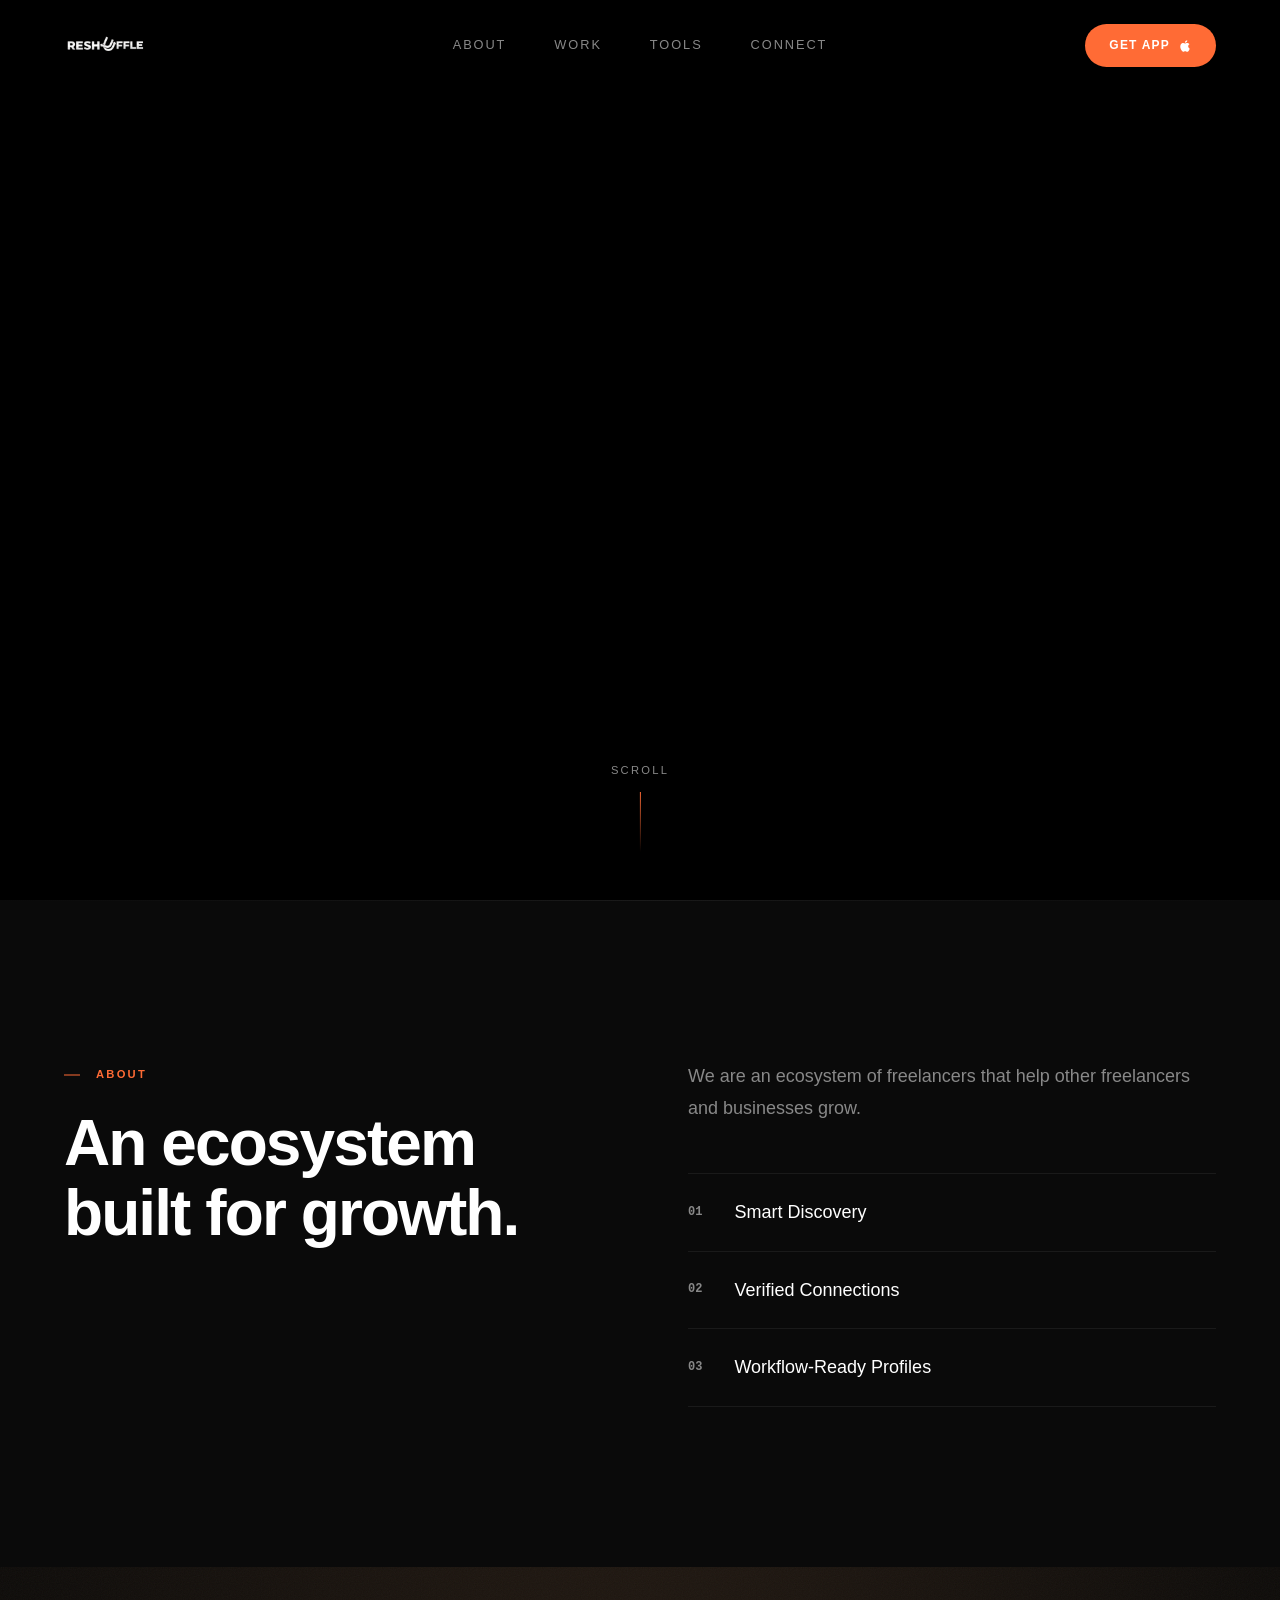
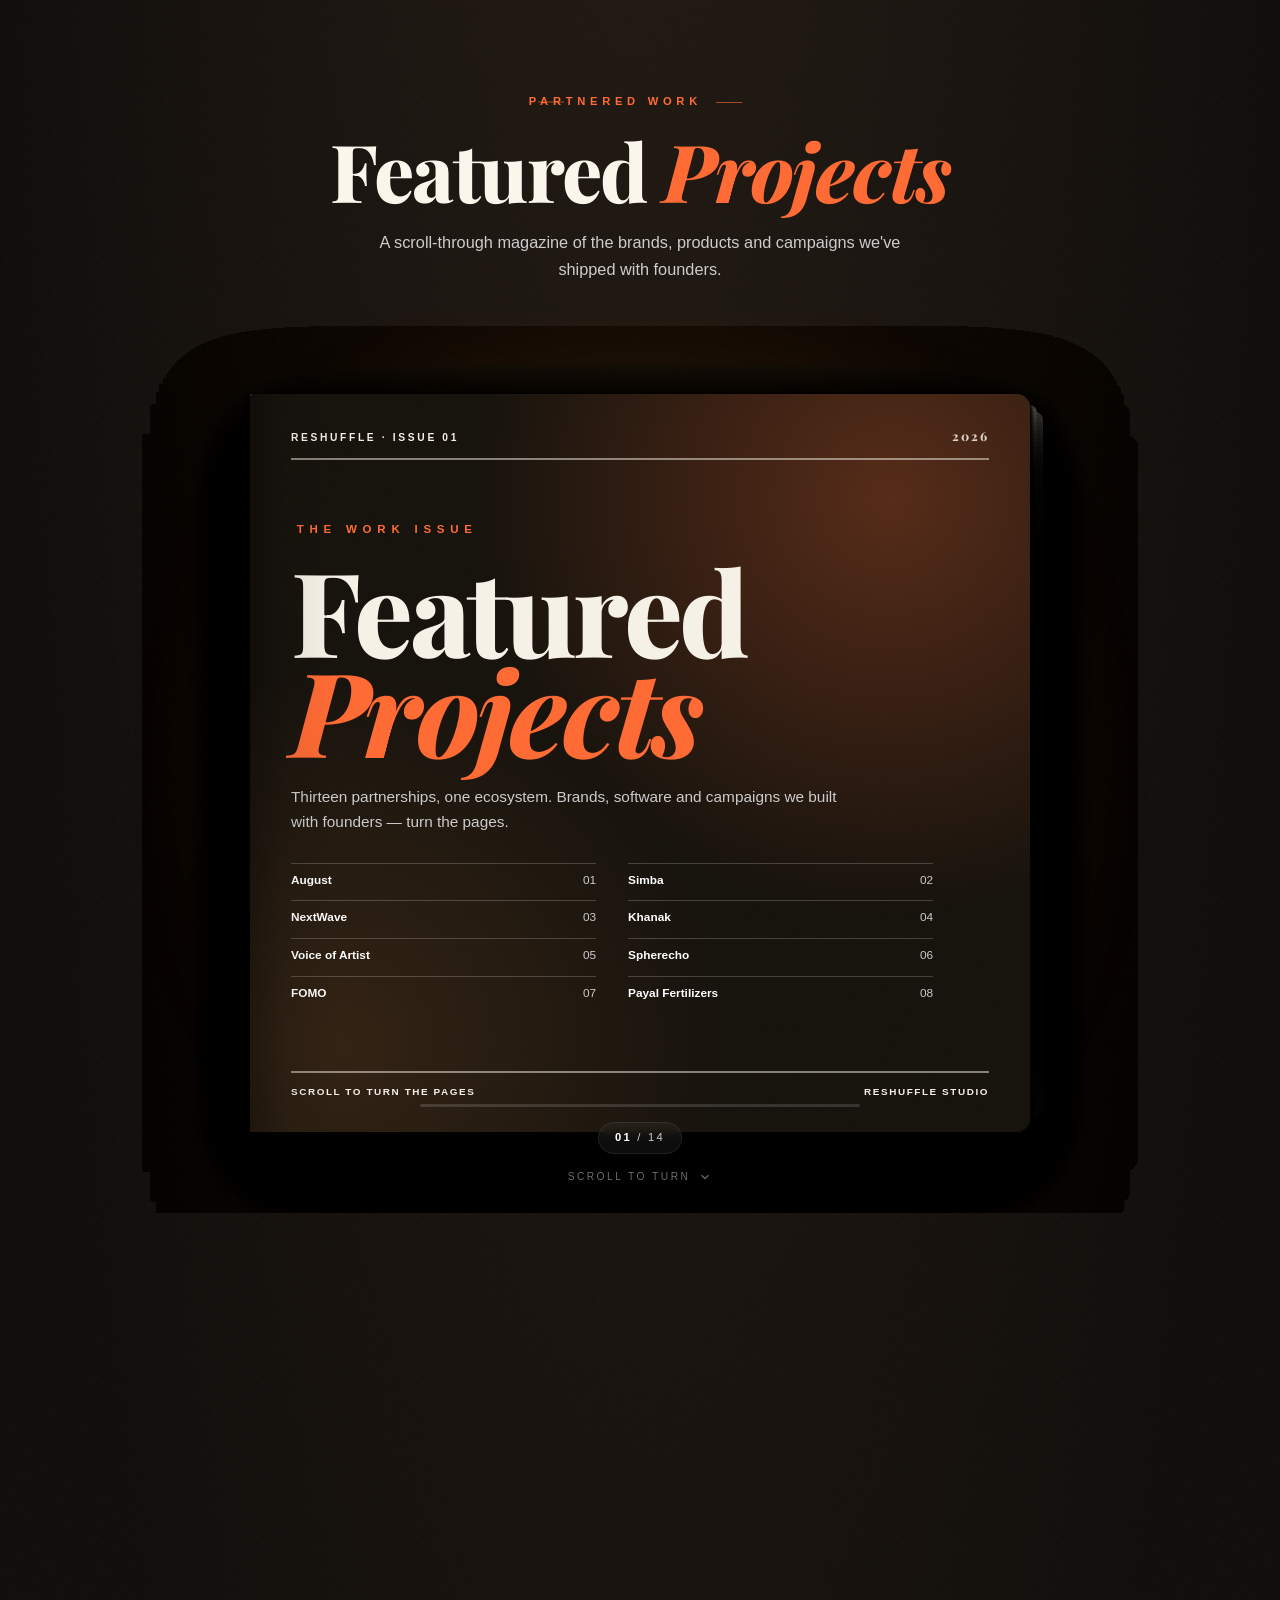
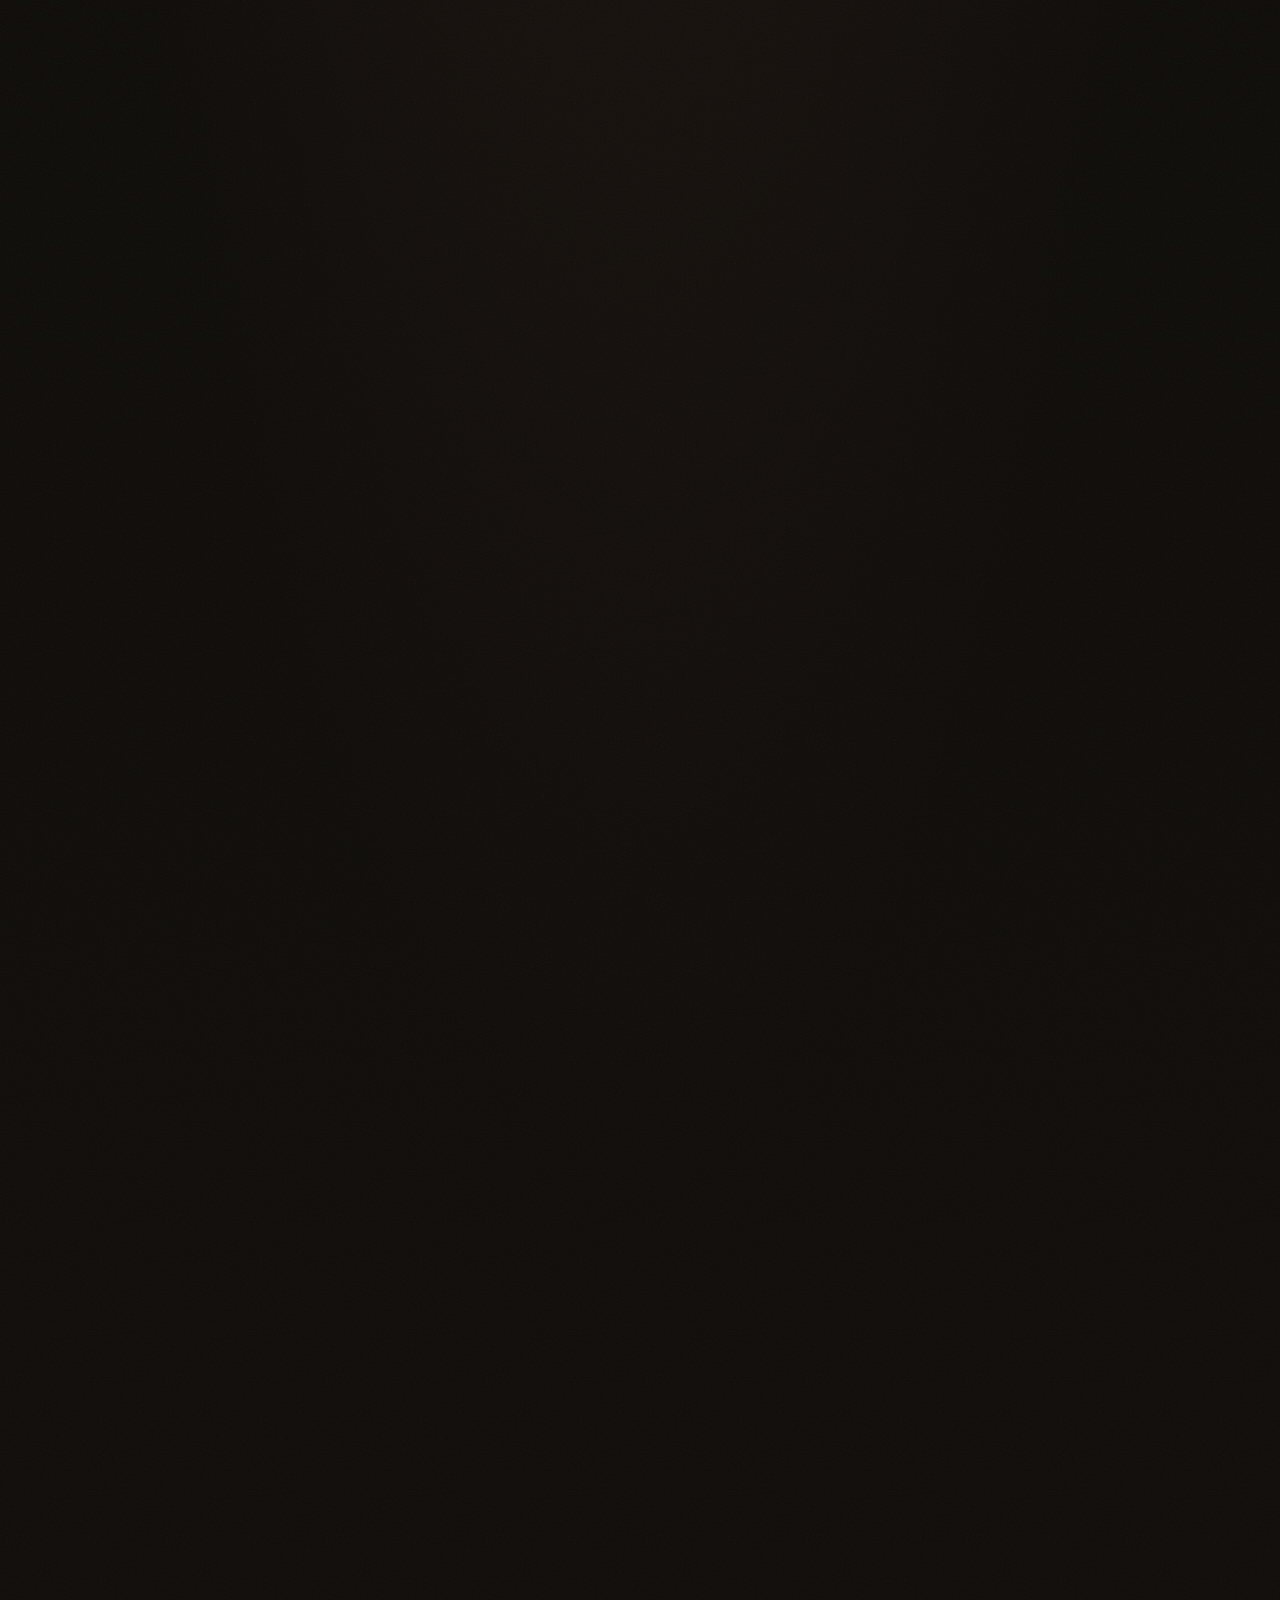
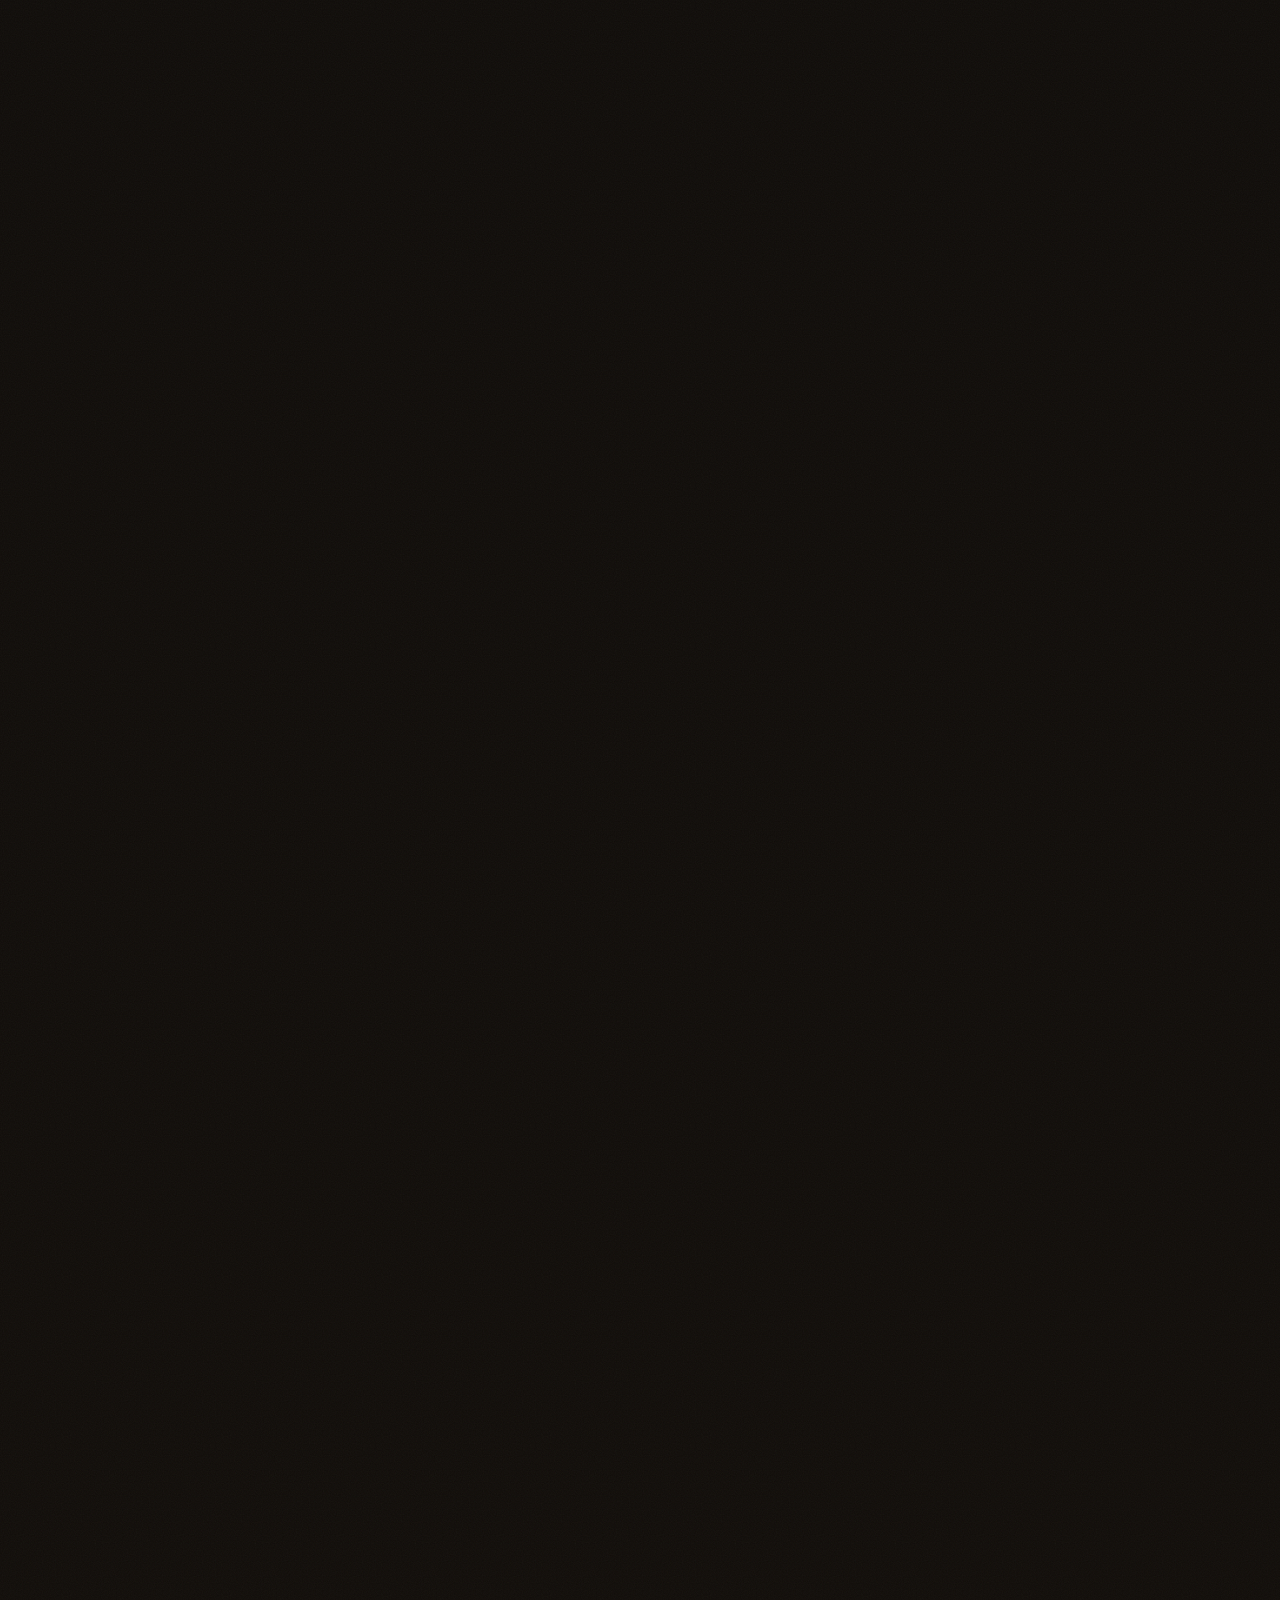
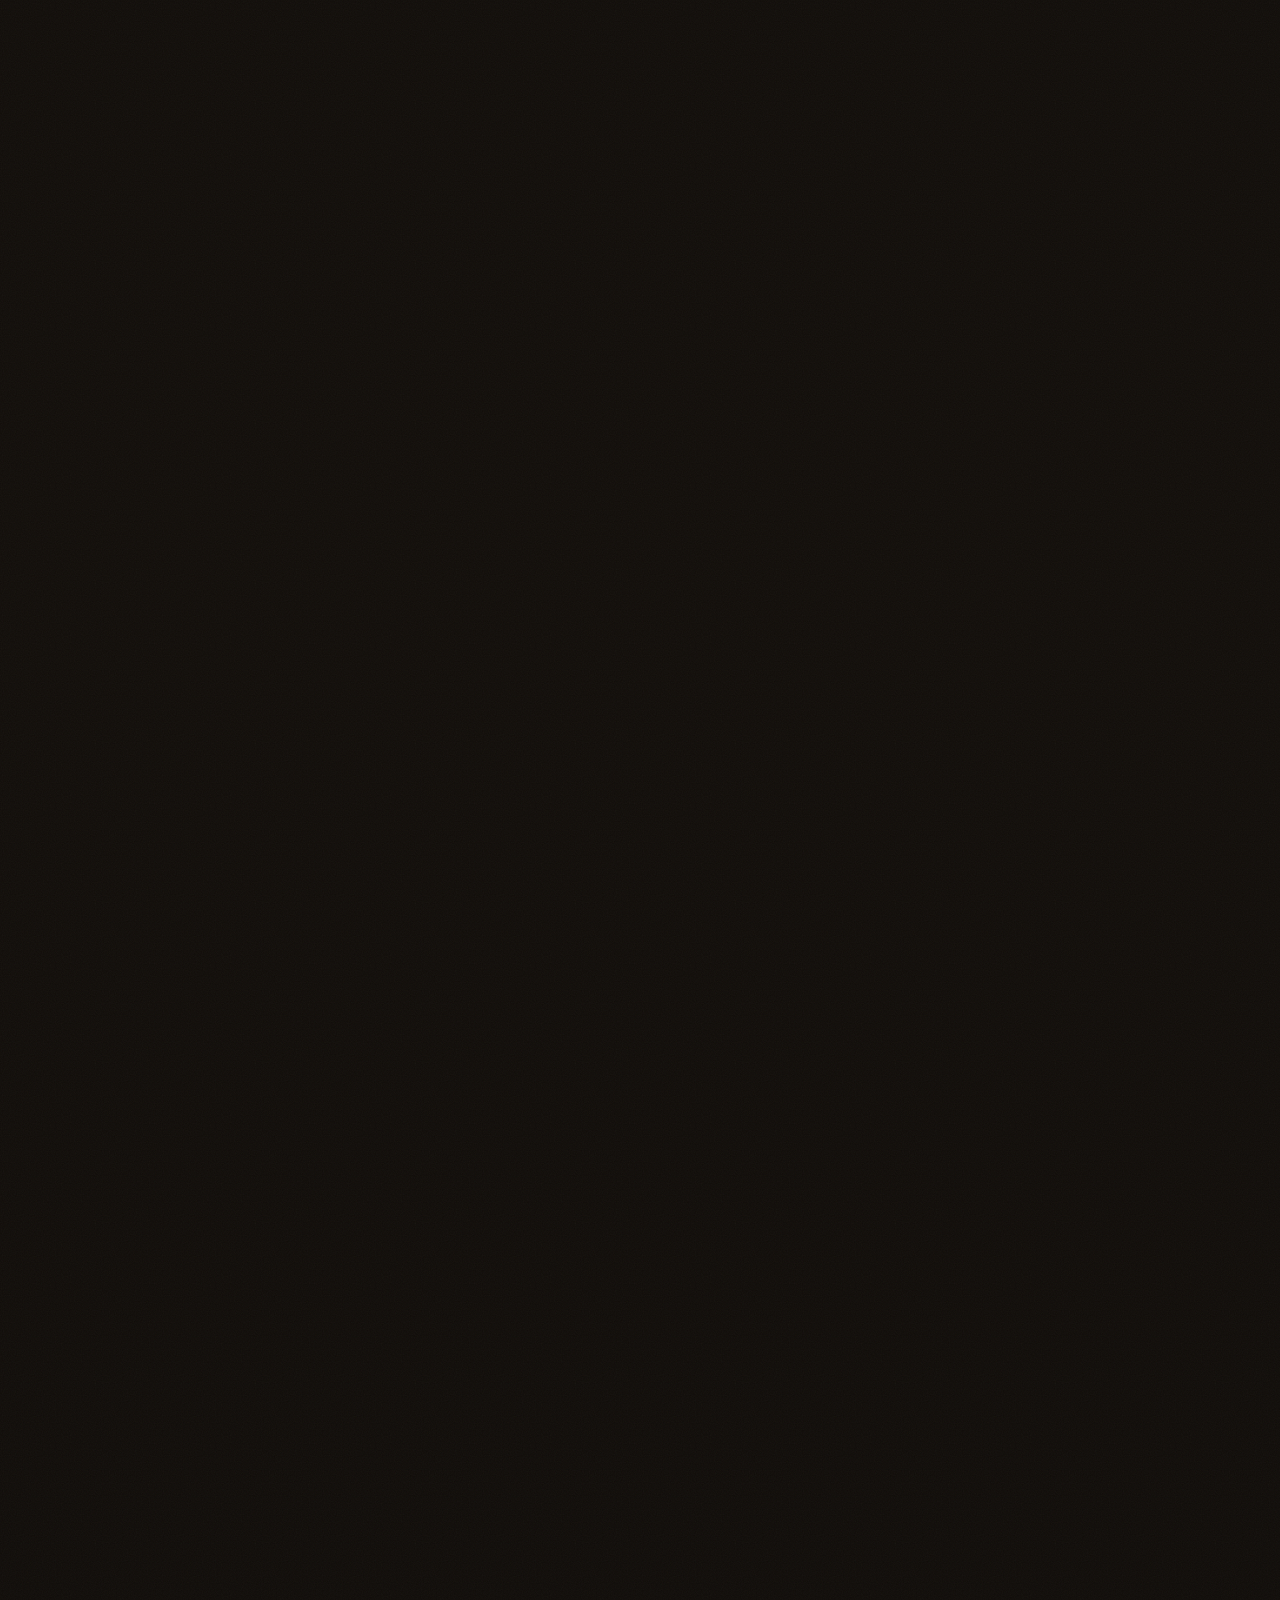
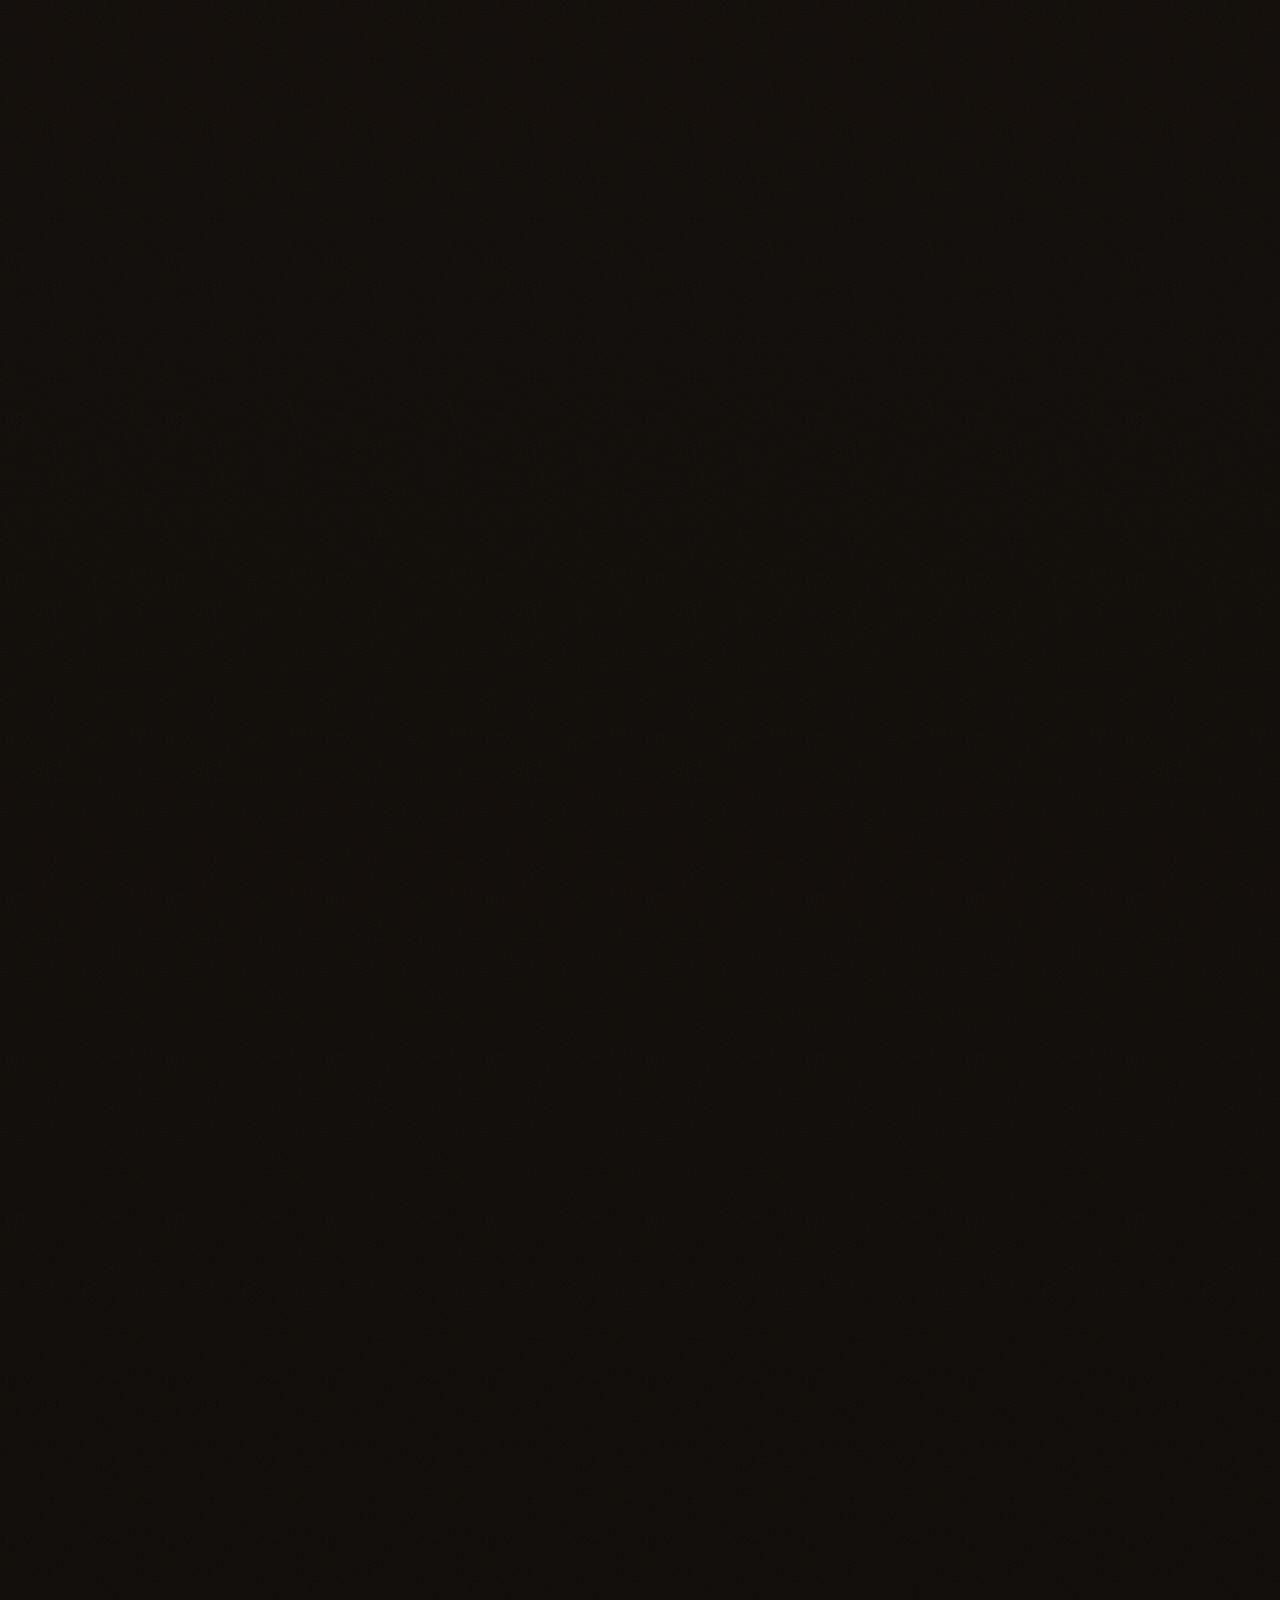
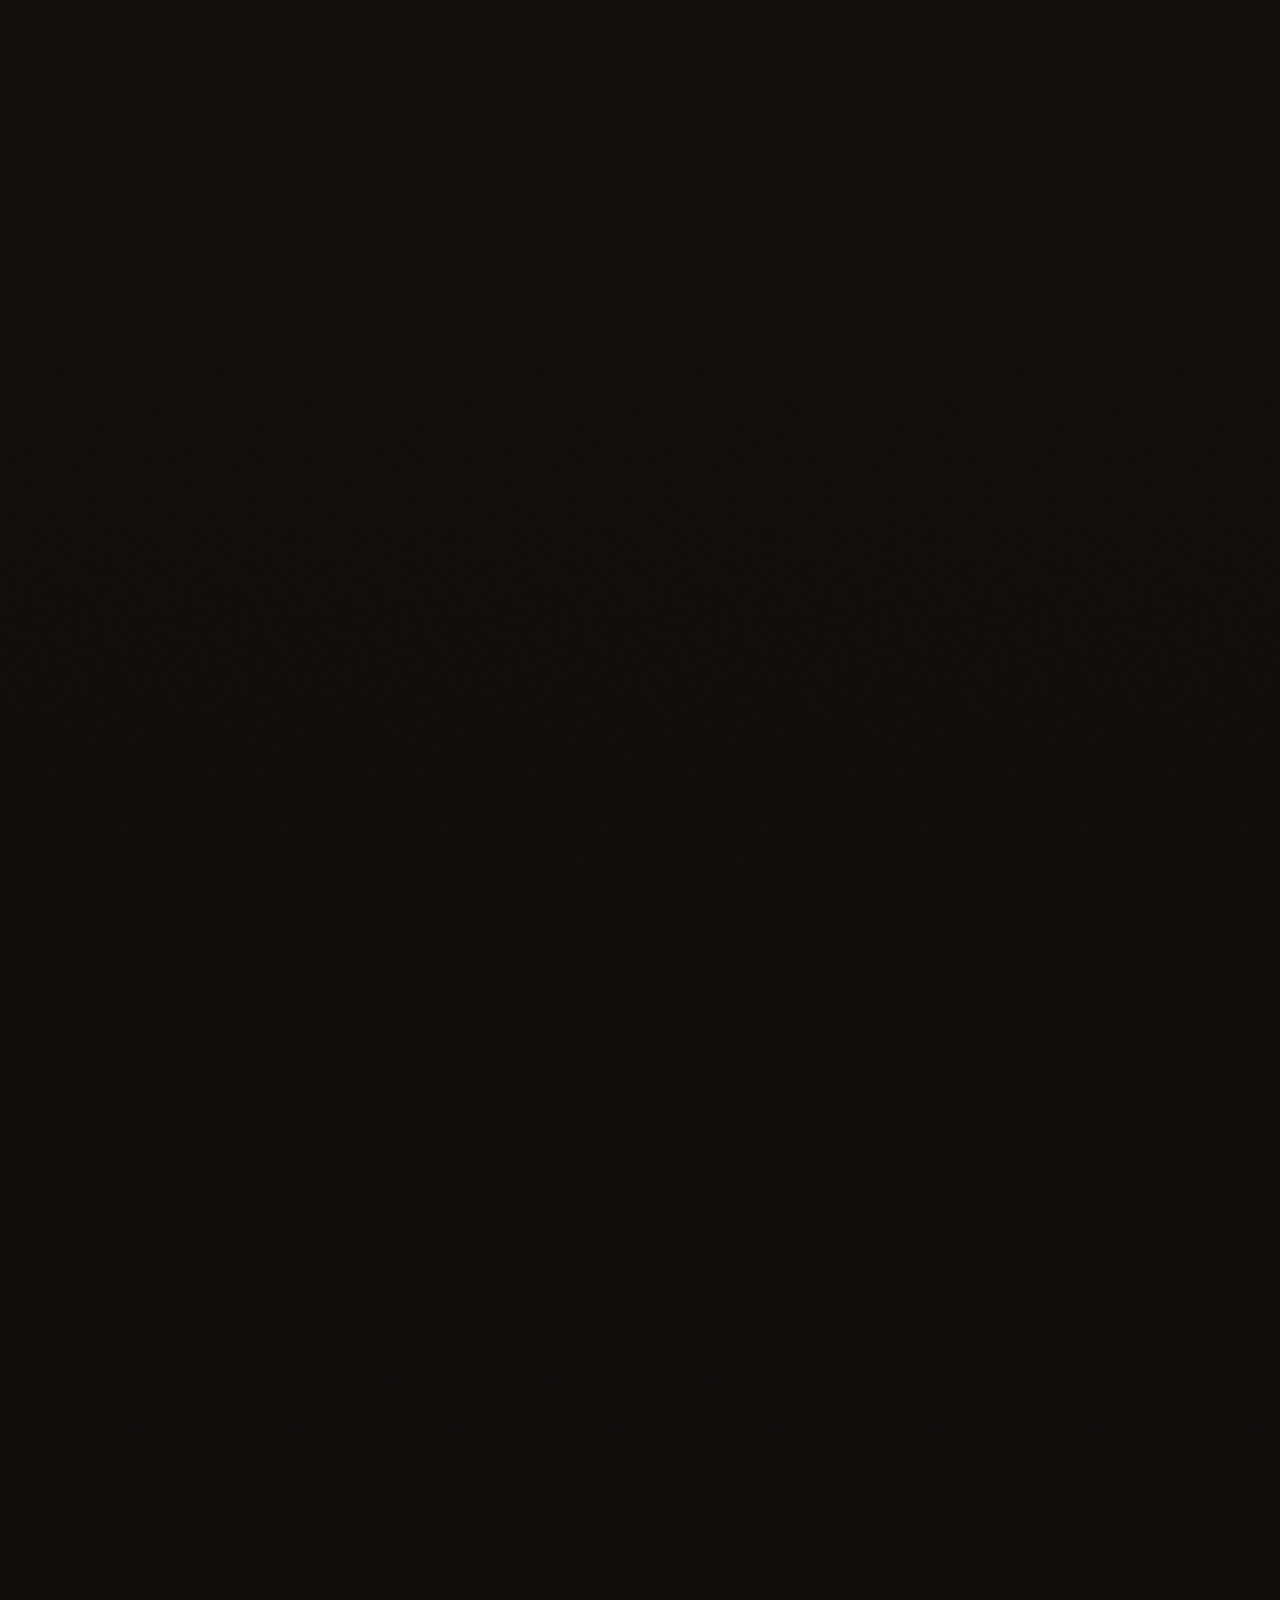
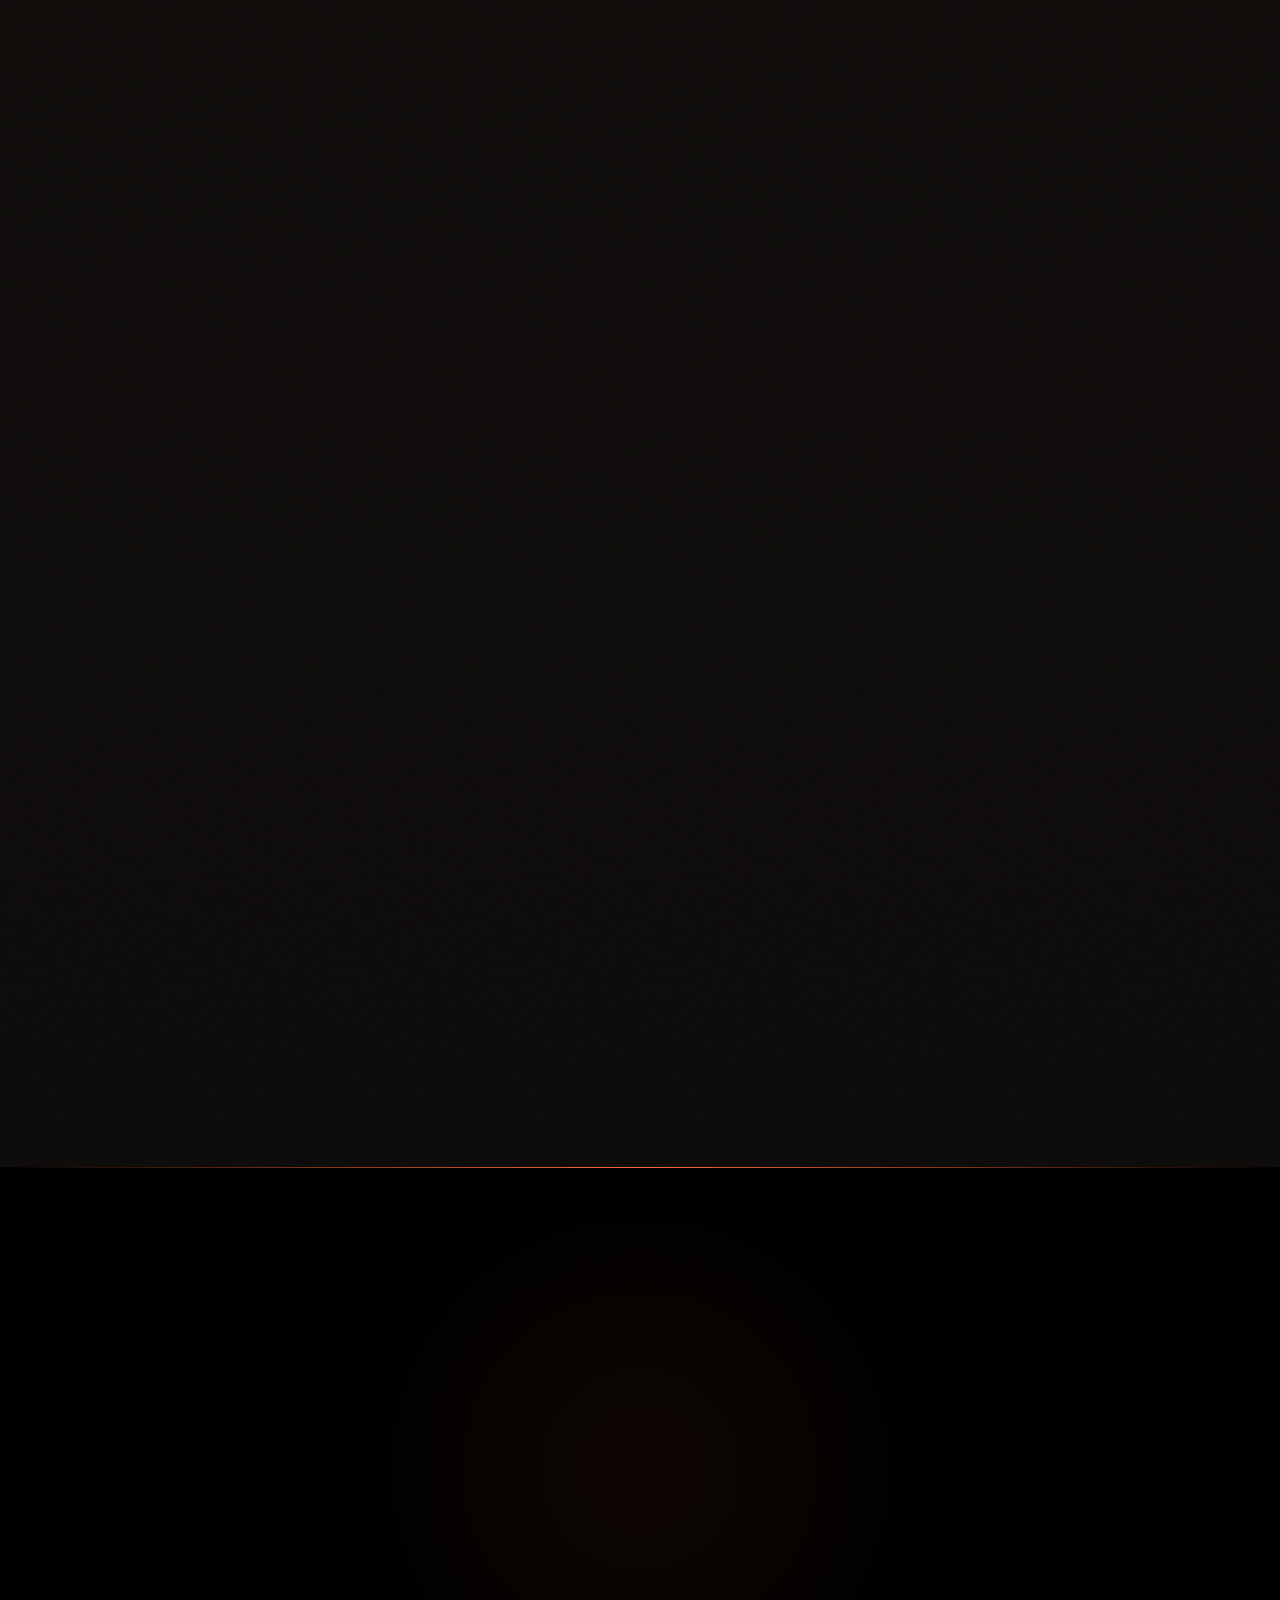
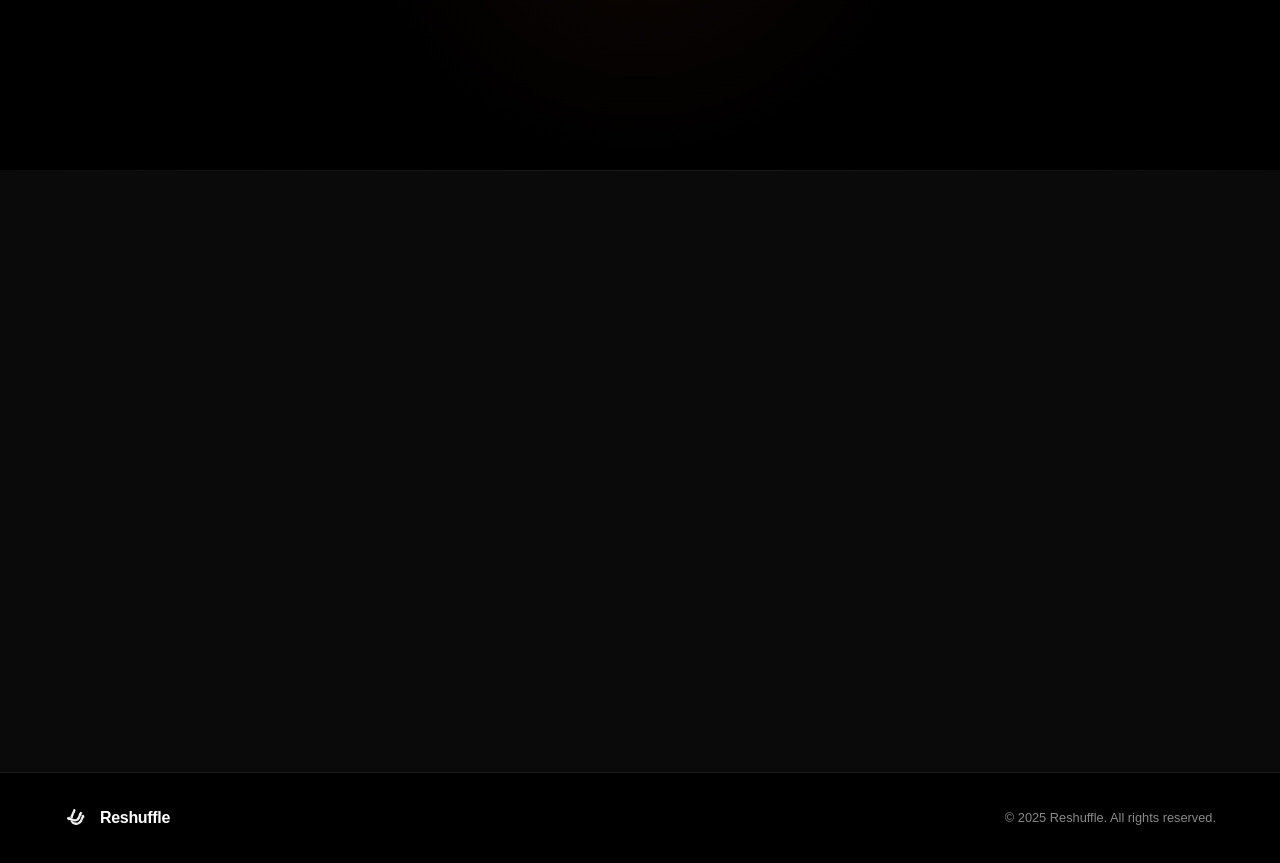
==== commit 6d05f43f: "Redesign magazine as full-bleed editorial spreads with media-embedded links - Reorder projects: Augu" ====
--- a/index.html
+++ b/index.html
@@ -132,20 +132,20 @@
         </div>
         <div class="mag-stage">
             <div class="mag-book">
-            <article class="mag-leaf" style="--accent:#FF6B35;--paper:#14110c;"><div class="leaf-face leaf-front"><div class="leaf-sheen"></div><div class="page cover"><header class="page-top"><span class="page-kicker">Reshuffle · Issue 01</span><span class="page-folio">2026</span></header><div class="cover-mid"><span class="cover-issue">The Work Issue</span><h1 class="cover-title">Featured<br><em>Projects</em></h1><p class="cover-lede">Thirteen partnerships, one ecosystem. Brands, software and campaigns we built with founders — turn the pages.</p><div class="cover-index"><span><b>August</b>01</span><span><b>Simba</b>02</span><span><b>Khanak</b>03</span><span><b>Voice of Artist</b>04</span><span><b>FOMO</b>05</span><span><b>Testing Melodies</b>06</span><span><b>Payal Fertilizers</b>07</span><span><b>NextWave</b>08</span></div></div><footer class="page-bot"><span>Scroll to turn the pages</span><span>Reshuffle Studio</span></footer></div></div><div class="leaf-face leaf-back" style="background:#1a140d;"><div class="back-art"><div class="back-num" style="color:var(--orange);opacity:.4;">RE</div><div class="back-name">Reshuffle</div></div></div></article>
-            <article class="mag-leaf" style="--accent:#23543c;--paper:#f1ece0;"><div class="leaf-face leaf-front"><div class="leaf-sheen"></div><div class="page"><header class="page-top"><span class="page-kicker">Featured Work · No.01</span><span class="page-folio">RESHUFFLE</span></header><div class="page-body"><div class="page-headline"><span class="page-num">01</span><div class="page-titles"><h3 class="page-title">August</h3><p class="page-sub">Real Estate · Full Brand World</p></div></div><div class="page-main visual-lead"><div class="page-copy"><p class="page-blurb"><span class="dropcap">A</span> homegrown real-estate house in Raipur with three plotting destinations — <b>White Lotus</b>, <b>Silver Stone</b> and <b>Water Lily</b>. We built the entire brand world end to end: identity, newspaper campaigns, hoardings, brochures and a custom sales platform.</p><ul class="page-points one-col"><li>Full brand identity & naming</li><li>Newspaper press ad campaign</li><li>City-wide hoardings & OOH</li><li>Project brochures & collateral</li><li>PlanPoint sales software</li></ul><div class="page-links"><a href="https://planpoint-webgpu.vercel.app/" target="_blank" rel="noopener" class="page-link"><span>Sales Software</span><svg viewBox="0 0 24 24" fill="none" stroke="currentColor" stroke-width="2"><path d="M7 17L17 7M17 7H7M17 7V17"/></svg></a><a href="https://augustprojects.in" target="_blank" rel="noopener" class="page-link"><span>augustprojects.in</span><svg viewBox="0 0 24 24" fill="none" stroke="currentColor" stroke-width="2"><path d="M7 17L17 7M17 7H7M17 7V17"/></svg></a></div></div><div class="page-visual"><div class="page-grid g-august"><div class="tile span-wide" data-zoom="assets/projects/august-hoarding-4.jpg"><span class="tile-tag">Hoarding</span><img src="assets/projects/august-hoarding-4.jpg" alt="" loading="lazy"></div><div class="tile" data-zoom="assets/projects/silverstone-ad-1.jpg"><span class="tile-tag">Press Ad</span><img src="assets/projects/silverstone-ad-1.jpg" alt="" loading="lazy"></div><div class="tile" data-zoom="assets/projects/waterlily-1.jpg"><span class="tile-tag">Brochure</span><img src="assets/projects/waterlily-1.jpg" alt="" loading="lazy"></div><div class="tile" data-zoom="assets/projects/wl-broch-3.jpg"><span class="tile-tag">Brochure</span><img src="assets/projects/wl-broch-3.jpg" alt="" loading="lazy"></div><div class="tile" data-zoom="assets/projects/wl-broch-7.jpg"><span class="tile-tag">Render</span><img src="assets/projects/wl-broch-7.jpg" alt="" loading="lazy"></div></div></div></div></div><footer class="page-bot"><span>Real Estate · Full Brand World</span><span>RESHUFFLE — The Work Issue</span></footer></div></div><div class="leaf-face leaf-back"><div class="back-art"><div class="back-num">01</div><div class="back-name">August</div></div></div></article>
-            <article class="mag-leaf" style="--accent:#b9791b;--paper:#f5eede;"><div class="leaf-face leaf-front"><div class="leaf-sheen"></div><div class="page"><header class="page-top"><span class="page-kicker">Featured Work · No.02</span><span class="page-folio">RESHUFFLE</span></header><div class="page-body"><div class="page-headline"><span class="page-num">02</span><div class="page-titles"><h3 class="page-title">Simba</h3><p class="page-sub">Beer Brand · Experiential Marketing</p></div></div><div class="page-main visual-lead"><div class="page-copy"><p class="page-blurb"><span class="dropcap">S</span> a bold lager brand we push through promotional marketing — high-energy reels and experience-led events with full on-ground coverage. We turn launches and pours into shareable moments that travel far beyond the room.</p><ul class="page-points one-col"><li>Promotional reels & short-form</li><li>Experience-based event marketing</li><li>On-ground event coverage</li><li>Social amplification</li></ul><div class="page-links"><a href="https://www.instagram.com/reels/DU0fOaUiGjc/" target="_blank" rel="noopener" class="page-link"><span>Reel 01</span><svg viewBox="0 0 24 24" fill="none" stroke="currentColor" stroke-width="2"><path d="M7 17L17 7M17 7H7M17 7V17"/></svg></a><a href="https://www.instagram.com/reels/DUiRaV9CAD7/" target="_blank" rel="noopener" class="page-link"><span>Reel 02</span><svg viewBox="0 0 24 24" fill="none" stroke="currentColor" stroke-width="2"><path d="M7 17L17 7M17 7H7M17 7V17"/></svg></a></div></div><div class="page-visual"><div class="page-grid g-duo"><div class="tile video-tile" data-zoom="assets/projects/simba-1.mp4"><span class="tile-tag">Reel 01</span><video src="assets/projects/simba-1.mp4" muted loop playsinline preload="metadata" poster="assets/projects/simba-poster1.jpg"></video></div><div class="tile video-tile" data-zoom="assets/projects/simba-2.mp4"><span class="tile-tag">Reel 02</span><video src="assets/projects/simba-2.mp4" muted loop playsinline preload="metadata" poster="assets/projects/simba-poster2.jpg"></video></div></div></div></div></div><footer class="page-bot"><span>Beer Brand · Experiential Marketing</span><span>RESHUFFLE — The Work Issue</span></footer></div></div><div class="leaf-face leaf-back"><div class="back-art"><div class="back-num">02</div><div class="back-name">Simba</div></div></div></article>
-            <article class="mag-leaf" style="--accent:#6b5740;--paper:#efe6cf;"><div class="leaf-face leaf-front"><div class="leaf-sheen"></div><div class="page"><header class="page-top"><span class="page-kicker">Featured Work · No.03</span><span class="page-folio">RESHUFFLE</span></header><div class="page-body"><div class="page-headline"><span class="page-num">03</span><div class="page-titles"><h3 class="page-title">Khanak</h3><p class="page-sub">Branding · Identity Deck</p></div></div><div class="page-main visual-lead"><div class="page-copy"><p class="page-blurb"><span class="dropcap">K</span> an earthy, considered branding project. We shaped the full identity — logo, palette, type and an applied brand system — delivered as a complete branding deck the team could build on.</p><ul class="page-points one-col"><li>Logo & wordmark design</li><li>Palette & type system</li><li>Applied identity guidelines</li><li>Complete branding deck</li></ul></div><div class="page-visual"><div class="page-grid g-trio"><div class="tile" data-zoom="assets/projects/knk-1.jpg"><span class="tile-tag">Cover</span><img src="assets/projects/knk-1.jpg" alt="" loading="lazy"></div><div class="tile" data-zoom="assets/projects/knk-3.jpg"><span class="tile-tag">Identity</span><img src="assets/projects/knk-3.jpg" alt="" loading="lazy"></div><div class="tile" data-zoom="assets/projects/knk-9.jpg"><span class="tile-tag">System</span><img src="assets/projects/knk-9.jpg" alt="" loading="lazy"></div><div class="tile" data-zoom="assets/projects/knk-14.jpg"><span class="tile-tag">Apply</span><img src="assets/projects/knk-14.jpg" alt="" loading="lazy"></div></div></div></div></div><footer class="page-bot"><span>Branding · Identity Deck</span><span>RESHUFFLE — The Work Issue</span></footer></div></div><div class="leaf-face leaf-back"><div class="back-art"><div class="back-num">03</div><div class="back-name">Khanak</div></div></div></article>
-            <article class="mag-leaf" style="--accent:#c2452f;--paper:#f5efe6;"><div class="leaf-face leaf-front"><div class="leaf-sheen"></div><div class="page"><header class="page-top"><span class="page-kicker">Featured Work · No.04</span><span class="page-folio">RESHUFFLE</span></header><div class="page-body"><div class="page-headline"><span class="page-num">04</span><div class="page-titles"><h3 class="page-title">Voice of Artist</h3><p class="page-sub">Podcast OTT Platform</p></div></div><div class="page-main visual-lead"><div class="page-copy"><p class="page-blurb"><span class="dropcap">A</span> YouTube-based podcast brand evolving into a full OTT platform for podcasts and short films. We revamped the brand strategy, built their first website and set up a dedicated social team.</p><ul class="page-points one-col"><li>Revamped brand strategy</li><li>Built their first website</li><li>Dedicated social media team</li><li>Community-centric content</li></ul><div class="page-links"><a href="https://www.voiceofartist.com/" target="_blank" rel="noopener" class="page-link"><span>Website</span><svg viewBox="0 0 24 24" fill="none" stroke="currentColor" stroke-width="2"><path d="M7 17L17 7M17 7H7M17 7V17"/></svg></a><a href="https://www.youtube.com/@Voauniverse" target="_blank" rel="noopener" class="page-link"><span>YouTube</span><svg viewBox="0 0 24 24" fill="none" stroke="currentColor" stroke-width="2"><path d="M7 17L17 7M17 7H7M17 7V17"/></svg></a></div></div><div class="page-visual"><div class="page-figure" style="cursor:default;background:transparent;box-shadow:none;"><div class="browser-frame"><div class="bf-bar"><i class="dot"></i><i class="dot"></i><i class="dot"></i><span class="bf-url">voiceofartist.com</span></div><div class="bf-shot" data-zoom="assets/projects/voa.jpeg"><img src="assets/projects/voa.jpeg" alt="" loading="lazy"></div></div></div></div></div></div><footer class="page-bot"><span>Podcast OTT Platform</span><span>RESHUFFLE — The Work Issue</span></footer></div></div><div class="leaf-face leaf-back"><div class="back-art"><div class="back-num">04</div><div class="back-name">V.O.A</div></div></div></article>
-            <article class="mag-leaf" style="--accent:#2f6db0;--paper:#eef2f6;"><div class="leaf-face leaf-front"><div class="leaf-sheen"></div><div class="page"><header class="page-top"><span class="page-kicker">Featured Work · No.05</span><span class="page-folio">RESHUFFLE</span></header><div class="page-body"><div class="page-headline"><span class="page-num">05</span><div class="page-titles"><h3 class="page-title">FOMO</h3><p class="page-sub">For One Media Office · Creative Agency</p></div></div><div class="page-main visual-lead"><div class="page-copy"><p class="page-blurb"><span class="dropcap">A</span> content & branding agency offering brand kits and social presence. They were losing clients who needed end-to-end digital presence, so we plugged the gap with full web & app delivery.</p><ul class="page-points one-col"><li>Delivered multiple client websites</li><li>Expanded service portfolio</li><li>Increased client acquisition</li><li>Grew agency revenue</li></ul><div class="page-links"><a href="https://sahaj-agro-web.vercel.app/" target="_blank" rel="noopener" class="page-link"><img src="Artboard 2 copy@4x.png" alt=""><span>Sahaj Agro</span><svg viewBox="0 0 24 24" fill="none" stroke="currentColor" stroke-width="2"><path d="M7 17L17 7M17 7H7M17 7V17"/></svg></a><a href="https://ensol-mocha.vercel.app/" target="_blank" rel="noopener" class="page-link"><img src="Artboard 326.png" alt=""><span>Ensol</span><svg viewBox="0 0 24 24" fill="none" stroke="currentColor" stroke-width="2"><path d="M7 17L17 7M17 7H7M17 7V17"/></svg></a></div></div><div class="page-visual"><div class="page-grid g-duo"><div class="tile frame-tile"><div class="browser-frame"><div class="bf-bar"><i class="dot"></i><i class="dot"></i><i class="dot"></i><span class="bf-url">sahaj-agro-web.vercel.app</span></div><div class="bf-shot" data-zoom="assets/projects/sahaj.jpeg"><img src="assets/projects/sahaj.jpeg" alt="" loading="lazy"></div></div></div><div class="tile frame-tile"><div class="browser-frame"><div class="bf-bar"><i class="dot"></i><i class="dot"></i><i class="dot"></i><span class="bf-url">ensol-mocha.vercel.app</span></div><div class="bf-shot" data-zoom="assets/projects/ensol.jpeg"><img src="assets/projects/ensol.jpeg" alt="" loading="lazy"></div></div></div></div></div></div></div><footer class="page-bot"><span>For One Media Office · Creative Agency</span><span>RESHUFFLE — The Work Issue</span></footer></div></div><div class="leaf-face leaf-back"><div class="back-art"><div class="back-num">05</div><div class="back-name">FOMO</div></div></div></article>
-            <article class="mag-leaf" style="--accent:#b5293f;--paper:#f6ece9;"><div class="leaf-face leaf-front"><div class="leaf-sheen"></div><div class="page"><header class="page-top"><span class="page-kicker">Featured Work · No.06</span><span class="page-folio">RESHUFFLE</span></header><div class="page-body"><div class="page-headline"><span class="page-num">06</span><div class="page-titles"><h3 class="page-title">Testing Melodies</h3><p class="page-sub">Music Review & News Platform</p></div></div><div class="page-main visual-lead"><div class="page-copy"><p class="page-blurb"><span class="dropcap">A</span> bold music-review platform delivering no-BS critiques, global music news and curated perspectives. We set up automation, built the website and a structured artist-outreach engine.</p><ul class="page-points one-col"><li>Automation & website infra</li><li>Complete operation planning</li><li>Artist outreach system</li><li>Hired & onboarded 10 writers</li></ul><div class="page-links"><a href="https://www.testingmelodies.com/" target="_blank" rel="noopener" class="page-link"><span>View Live Project</span><svg viewBox="0 0 24 24" fill="none" stroke="currentColor" stroke-width="2"><path d="M7 17L17 7M17 7H7M17 7V17"/></svg></a></div></div><div class="page-visual"><div class="page-figure" style="cursor:default;background:transparent;box-shadow:none;"><div class="browser-frame"><div class="bf-bar"><i class="dot"></i><i class="dot"></i><i class="dot"></i><span class="bf-url">testingmelodies.com</span></div><div class="bf-shot" data-zoom="assets/projects/testingmelodies.jpeg"><img src="assets/projects/testingmelodies.jpeg" alt="" loading="lazy"></div></div></div></div></div></div><footer class="page-bot"><span>Music Review & News Platform</span><span>RESHUFFLE — The Work Issue</span></footer></div></div><div class="leaf-face leaf-back"><div class="back-art"><div class="back-num">06</div><div class="back-name">T.M</div></div></div></article>
-            <article class="mag-leaf" style="--accent:#2e8b57;--paper:#ecf3ec;"><div class="leaf-face leaf-front"><div class="leaf-sheen"></div><div class="page"><header class="page-top"><span class="page-kicker">Featured Work · No.07</span><span class="page-folio">RESHUFFLE</span></header><div class="page-body"><div class="page-headline"><span class="page-num">07</span><div class="page-titles"><h3 class="page-title">Payal Fertilizers</h3><p class="page-sub">₹10 Cr+ Fertilizer Distributor</p></div></div><div class="page-main visual-lead"><div class="page-copy"><p class="page-blurb"><span class="dropcap">A</span> well-established distributor running entirely on physical paperwork. We replaced manual operations with a digital ecosystem — inventory, sales and real-time tracking under the FertiFlow system.</p><ul class="page-points one-col"><li>Inventory management system</li><li>Sales management dashboard</li><li>Real-time data tracking</li><li>Operational efficiency lift</li></ul><div class="page-links"><a href="https://retail-management-system-6o3k.onrender.com/" target="_blank" rel="noopener" class="page-link"><span>Live Project</span><svg viewBox="0 0 24 24" fill="none" stroke="currentColor" stroke-width="2"><path d="M7 17L17 7M17 7H7M17 7V17"/></svg></a><a href="https://www.instagram.com/ferti.flow/?hl=de" target="_blank" rel="noopener" class="page-link"><span>Instagram</span><svg viewBox="0 0 24 24" fill="none" stroke="currentColor" stroke-width="2"><path d="M7 17L17 7M17 7H7M17 7V17"/></svg></a></div></div><div class="page-visual"><div class="page-figure" style="cursor:default;background:transparent;box-shadow:none;"><div class="browser-frame"><div class="bf-bar"><i class="dot"></i><i class="dot"></i><i class="dot"></i><span class="bf-url">Payal Fertilizers · FertiFlow</span></div><div class="bf-shot" data-zoom="assets/projects/fertiflow.jpeg"><img src="assets/projects/fertiflow.jpeg" alt="" loading="lazy"></div></div></div></div></div></div><footer class="page-bot"><span>₹10 Cr+ Fertilizer Distributor</span><span>RESHUFFLE — The Work Issue</span></footer></div></div><div class="leaf-face leaf-back"><div class="back-art"><div class="back-num">07</div><div class="back-name">FertiFlow</div></div></div></article>
-            <article class="mag-leaf" style="--accent:#d4761f;--paper:#f6efe6;"><div class="leaf-face leaf-front"><div class="leaf-sheen"></div><div class="page"><header class="page-top"><span class="page-kicker">Featured Work · No.08</span><span class="page-folio">RESHUFFLE</span></header><div class="page-body"><div class="page-headline"><span class="page-num">08</span><div class="page-titles"><h3 class="page-title">NextWave</h3><p class="page-sub">Raipur Streetwear Store</p></div></div><div class="page-main visual-lead"><div class="page-copy"><p class="page-blurb"><span class="dropcap">A</span> physical store with a strong offline identity but zero online presence. We built the digital brand from scratch — Instagram, content shoots, reels and micro-targeted local promotions.</p><ul class="page-points one-col"><li>Instagram setup & optimization</li><li>Content shoots + reels + catalogue</li><li>Micro-targeted local promos</li><li>More footfall & online traction</li></ul><div class="page-links"><a href="https://www.instagram.com/reel/DKIATqQSa67/" target="_blank" rel="noopener" class="page-link"><span>Reel 1</span><svg viewBox="0 0 24 24" fill="none" stroke="currentColor" stroke-width="2"><path d="M7 17L17 7M17 7H7M17 7V17"/></svg></a><a href="https://www.instagram.com/reel/DJE-OFLSDKU/" target="_blank" rel="noopener" class="page-link"><span>Reel 2</span><svg viewBox="0 0 24 24" fill="none" stroke="currentColor" stroke-width="2"><path d="M7 17L17 7M17 7H7M17 7V17"/></svg></a><a href="https://www.instagram.com/reel/DI37tfjvJw6/" target="_blank" rel="noopener" class="page-link"><span>Reel 3</span><svg viewBox="0 0 24 24" fill="none" stroke="currentColor" stroke-width="2"><path d="M7 17L17 7M17 7H7M17 7V17"/></svg></a></div></div><div class="page-visual"><div class="page-grid g-trio g-trio3"><div class="tile video-tile" data-zoom="assets/projects/nextwave-1.mp4"><span class="tile-tag">Reel 01</span><video src="assets/projects/nextwave-1.mp4" muted loop playsinline preload="metadata" poster="assets/projects/nextwave-1-poster.jpg"></video></div><div class="tile video-tile" data-zoom="assets/projects/nextwave-2.mp4"><span class="tile-tag">Reel 02</span><video src="assets/projects/nextwave-2.mp4" muted loop playsinline preload="metadata" poster="assets/projects/nextwave-2-poster.jpg"></video></div><div class="tile video-tile" data-zoom="assets/projects/nextwave-3.mp4"><span class="tile-tag">Reel 03</span><video src="assets/projects/nextwave-3.mp4" muted loop playsinline preload="metadata" poster="assets/projects/nextwave-3-poster.jpg"></video></div></div></div></div></div><footer class="page-bot"><span>Raipur Streetwear Store</span><span>RESHUFFLE — The Work Issue</span></footer></div></div><div class="leaf-face leaf-back"><div class="back-art"><div class="back-num">08</div><div class="back-name">NextWave</div></div></div></article>
-            <article class="mag-leaf" style="--accent:#3a5fb0;--paper:#eef1f7;"><div class="leaf-face leaf-front"><div class="leaf-sheen"></div><div class="page"><header class="page-top"><span class="page-kicker">Featured Work · No.09</span><span class="page-folio">RESHUFFLE</span></header><div class="page-body"><div class="page-headline"><span class="page-num">09</span><div class="page-titles"><h3 class="page-title">Lumos</h3><p class="page-sub">Fake-News Detection Product</p></div></div><div class="page-main visual-lead"><div class="page-copy"><p class="page-blurb"><span class="dropcap">A</span> passion project to detect misinformation globally. We gave it product direction — a SaaS-style verification tool with claim analysis and trust scores, positioned for B2B newsrooms.</p><ul class="page-points one-col"><li>Structured SaaS-style product</li><li>Claim analysis & trust scores</li><li>B2B newsroom positioning</li><li>Network + product refinement</li></ul><div class="page-links"><a href="https://lumos-leln.onrender.com/" target="_blank" rel="noopener" class="page-link"><span>View Live Project</span><svg viewBox="0 0 24 24" fill="none" stroke="currentColor" stroke-width="2"><path d="M7 17L17 7M17 7H7M17 7V17"/></svg></a></div></div><div class="page-visual"><div class="page-figure" style="cursor:default;background:transparent;box-shadow:none;"><div class="browser-frame"><div class="bf-bar"><i class="dot"></i><i class="dot"></i><i class="dot"></i><span class="bf-url">lumos-leln.onrender.com</span></div><div class="bf-shot" data-zoom="assets/projects/lumos.jpeg"><img src="assets/projects/lumos.jpeg" alt="" loading="lazy"></div></div></div></div></div></div><footer class="page-bot"><span>Fake-News Detection Product</span><span>RESHUFFLE — The Work Issue</span></footer></div></div><div class="leaf-face leaf-back"><div class="back-art"><div class="back-num">09</div><div class="back-name">Lumos</div></div></div></article>
-            <article class="mag-leaf" style="--accent:#7a4fb0;--paper:#f1eef7;"><div class="leaf-face leaf-front"><div class="leaf-sheen"></div><div class="page"><header class="page-top"><span class="page-kicker">Featured Work · No.10</span><span class="page-folio">RESHUFFLE</span></header><div class="page-body"><div class="page-headline"><span class="page-num">10</span><div class="page-titles"><h3 class="page-title">Spherecho</h3><p class="page-sub">Production Company</p></div></div><div class="page-main visual-lead"><div class="page-copy"><p class="page-blurb"><span class="dropcap">A</span> creative production company delivering high-quality video and media. We built a professional website, sharpened the brand identity and optimized their digital presence.</p><ul class="page-points one-col"><li>Professional website</li><li>Brand identity enhancement</li><li>Digital presence optimization</li></ul><div class="page-links"><a href="https://www.spherechoproductions.com/" target="_blank" rel="noopener" class="page-link"><span>View Live Project</span><svg viewBox="0 0 24 24" fill="none" stroke="currentColor" stroke-width="2"><path d="M7 17L17 7M17 7H7M17 7V17"/></svg></a></div></div><div class="page-visual"><div class="page-figure" style="cursor:default;background:transparent;box-shadow:none;"><div class="browser-frame"><div class="bf-bar"><i class="dot"></i><i class="dot"></i><i class="dot"></i><span class="bf-url">spherechoproductions.com</span></div><div class="bf-shot" data-zoom="assets/projects/spherecho.jpeg"><img src="assets/projects/spherecho.jpeg" alt="" loading="lazy"></div></div></div></div></div></div><footer class="page-bot"><span>Production Company</span><span>RESHUFFLE — The Work Issue</span></footer></div></div><div class="leaf-face leaf-back"><div class="back-art"><div class="back-num">10</div><div class="back-name">Spherecho</div></div></div></article>
-            <article class="mag-leaf" style="--accent:#b07a2f;--paper:#f5efe4;"><div class="leaf-face leaf-front"><div class="leaf-sheen"></div><div class="page"><header class="page-top"><span class="page-kicker">Featured Work · No.11</span><span class="page-folio">RESHUFFLE</span></header><div class="page-body"><div class="page-headline"><span class="page-num">11</span><div class="page-titles"><h3 class="page-title">Laxmi Sales</h3><p class="page-sub">Sales & Distribution</p></div></div><div class="page-main visual-lead"><div class="page-copy"><p class="page-blurb"><span class="dropcap">A</span> sales and distribution business establishing its first digital presence. We delivered a modern website with a product showcase and a digital catalog system.</p><ul class="page-points one-col"><li>Modern website development</li><li>Product showcase platform</li><li>Digital catalog system</li></ul><div class="page-links"><a href="https://laxmisales-seven.vercel.app/" target="_blank" rel="noopener" class="page-link"><span>View Live Project</span><svg viewBox="0 0 24 24" fill="none" stroke="currentColor" stroke-width="2"><path d="M7 17L17 7M17 7H7M17 7V17"/></svg></a></div></div><div class="page-visual"><div class="page-figure" style="cursor:default;background:transparent;box-shadow:none;"><div class="browser-frame"><div class="bf-bar"><i class="dot"></i><i class="dot"></i><i class="dot"></i><span class="bf-url">laxmisales-seven.vercel.app</span></div><div class="bf-shot" data-zoom="assets/projects/laxmi.jpeg"><img src="assets/projects/laxmi.jpeg" alt="" loading="lazy"></div></div></div></div></div></div><footer class="page-bot"><span>Sales & Distribution</span><span>RESHUFFLE — The Work Issue</span></footer></div></div><div class="leaf-face leaf-back"><div class="back-art"><div class="back-num">11</div><div class="back-name">Laxmi</div></div></div></article>
-            <article class="mag-leaf" style="--accent:#c2683a;--paper:#f6efe7;"><div class="leaf-face leaf-front"><div class="leaf-sheen"></div><div class="page"><header class="page-top"><span class="page-kicker">Featured Work · No.12</span><span class="page-folio">RESHUFFLE</span></header><div class="page-body"><div class="page-headline"><span class="page-num">12</span><div class="page-titles"><h3 class="page-title">Stock FMCG</h3><p class="page-sub">FMCG Inventory Management</p></div></div><div class="page-main visual-lead"><div class="page-copy"><p class="page-blurb"><span class="dropcap">A</span> distributor on manual, paper-based processes needing a centralized digital system for fast-moving inventory. We built real-time tracking, sales dashboards and automated insights.</p><ul class="page-points one-col"><li>Real-time inventory tracking</li><li>Sales & order dashboard</li><li>Distributor & retailer module</li><li>Automated decision insights</li></ul><div class="page-links"><a href="https://fmcg-beige.vercel.app/login" target="_blank" rel="noopener" class="page-link"><span>Live Project</span><svg viewBox="0 0 24 24" fill="none" stroke="currentColor" stroke-width="2"><path d="M7 17L17 7M17 7H7M17 7V17"/></svg></a><a href="https://www.instagram.com/stock.fmcg/?hl=de" target="_blank" rel="noopener" class="page-link"><span>Instagram</span><svg viewBox="0 0 24 24" fill="none" stroke="currentColor" stroke-width="2"><path d="M7 17L17 7M17 7H7M17 7V17"/></svg></a></div></div><div class="page-visual"><div class="page-figure" style="cursor:default;background:transparent;box-shadow:none;"><div class="browser-frame"><div class="bf-bar"><i class="dot"></i><i class="dot"></i><i class="dot"></i><span class="bf-url">Stock FMCG · Inventory</span></div><div class="bf-shot" data-zoom="assets/projects/stockfmcg.jpeg"><img src="assets/projects/stockfmcg.jpeg" alt="" loading="lazy"></div></div></div></div></div></div><footer class="page-bot"><span>FMCG Inventory Management</span><span>RESHUFFLE — The Work Issue</span></footer></div></div><div class="leaf-face leaf-back"><div class="back-art"><div class="back-num">12</div><div class="back-name">Stock FMCG</div></div></div></article>
-            <article class="mag-leaf" style="--accent:#2f7fb0;--paper:#edf3f7;"><div class="leaf-face leaf-front"><div class="leaf-sheen"></div><div class="page"><header class="page-top"><span class="page-kicker">Featured Work · No.13</span><span class="page-folio">RESHUFFLE</span></header><div class="page-body"><div class="page-headline"><span class="page-num">13</span><div class="page-titles"><h3 class="page-title">DairyFlow</h3><p class="page-sub">Dairy Operations System</p></div></div><div class="page-main visual-lead"><div class="page-copy"><p class="page-blurb"><span class="dropcap">A</span> dairy business running on manual record-keeping for milk production, distribution and hawker management. We delivered a mobile-first system with live tracking and an analytics admin panel.</p><ul class="page-points one-col"><li>Mobile-first milk tracking</li><li>Hawker distribution management</li><li>Live delivery & returns</li><li>Admin reports & analytics</li></ul><div class="page-links"><a href="https://dairyflow.rajdarshanfarms.com/" target="_blank" rel="noopener" class="page-link"><span>Live Project</span><svg viewBox="0 0 24 24" fill="none" stroke="currentColor" stroke-width="2"><path d="M7 17L17 7M17 7H7M17 7V17"/></svg></a><a href="https://www.instagram.com/dairyflow._/?hl=de" target="_blank" rel="noopener" class="page-link"><span>Instagram</span><svg viewBox="0 0 24 24" fill="none" stroke="currentColor" stroke-width="2"><path d="M7 17L17 7M17 7H7M17 7V17"/></svg></a></div></div><div class="page-visual"><div class="page-figure" style="cursor:default;background:transparent;box-shadow:none;"><div class="browser-frame"><div class="bf-bar"><i class="dot"></i><i class="dot"></i><i class="dot"></i><span class="bf-url">dairyflow.rajdarshanfarms.com</span></div><div class="bf-shot" data-zoom="assets/projects/dairyflow.jpeg"><img src="assets/projects/dairyflow.jpeg" alt="" loading="lazy"></div></div></div></div></div></div><footer class="page-bot"><span>Dairy Operations System</span><span>RESHUFFLE — The Work Issue</span></footer></div></div><div class="leaf-face leaf-back"><div class="back-art"><div class="back-num">13</div><div class="back-name">DairyFlow</div></div></div></article>
+            <article class="mag-leaf" style="--accent:#FF6B35;--paper:#14110c;"><div class="leaf-face leaf-front"><div class="leaf-sheen"></div><div class="page cover"><header class="page-top"><span class="page-kicker">Reshuffle · Issue 01</span><span class="page-folio">2026</span></header><div class="cover-mid"><span class="cover-issue">The Work Issue</span><h1 class="cover-title">Featured<br><em>Projects</em></h1><p class="cover-lede">Thirteen partnerships, one ecosystem. Brands, software and campaigns we built with founders — turn the pages.</p><div class="cover-index"><span><b>August</b>01</span><span><b>Simba</b>02</span><span><b>NextWave</b>03</span><span><b>Khanak</b>04</span><span><b>Voice of Artist</b>05</span><span><b>Spherecho</b>06</span><span><b>FOMO</b>07</span><span><b>Payal Fertilizers</b>08</span></div></div><footer class="page-bot"><span>Scroll to turn the pages</span><span>Reshuffle Studio</span></footer></div></div><div class="leaf-face leaf-back" style="background:#1a140d;"><div class="back-art"><div class="back-num" style="color:var(--orange);opacity:.4;">RE</div><div class="back-name">Reshuffle</div></div></div></article>
+            <article class="mag-leaf" style="--accent:#2f7d54;--paper:#0e1410;"><div class="leaf-face leaf-front"><div class="leaf-sheen"></div><div class="page editorial"><div class="ed-grid g-aug"><a class="ed-tile" href="https://augustprojects.in" target="_blank" rel="noopener"><img src="assets/projects/august-hoarding-4.jpg" alt="" loading="lazy"><span class="ed-tag">Hoarding</span><span class="visit-cue sm">augustprojects.in <svg viewBox="0 0 24 24" fill="none" stroke="currentColor" stroke-width="2.2"><path d="M7 17L17 7M17 7H7M17 7V17"/></svg></span></a><div class="ed-tile" data-zoom="assets/projects/silverstone-ad-1.jpg"><img src="assets/projects/silverstone-ad-1.jpg" alt="" loading="lazy"><span class="ed-tag">Press Ad</span></div><div class="ed-tile" data-zoom="assets/projects/waterlily-1.jpg"><img src="assets/projects/waterlily-1.jpg" alt="" loading="lazy"><span class="ed-tag">Brochure</span></div><div class="ed-tile" data-zoom="assets/projects/wl-broch-3.jpg"><img src="assets/projects/wl-broch-3.jpg" alt="" loading="lazy"><span class="ed-tag">Brochure</span></div><div class="ed-tile" data-zoom="assets/projects/wl-broch-7.jpg"><img src="assets/projects/wl-broch-7.jpg" alt="" loading="lazy"><span class="ed-tag">Render</span></div></div><div class="ed-scrim"></div><div class="ed-frame"><header class="ed-top"><span class="page-kicker">Featured Work · No.01</span><span class="page-folio">RESHUFFLE</span></header><span class="ed-vert">Real Estate · Full Brand World</span><div class="ed-foot"><span class="ed-num">01</span><div class="ed-text"><h3 class="ed-title">August</h3><span class="ed-sub">Real Estate · Full Brand World</span><p class="ed-blurb">Three plotting destinations, one brand world — identity, press, hoardings, brochures and a custom sales platform.</p><p class="ed-more"><a href="https://planpoint-webgpu.vercel.app/" target="_blank" rel="noopener">PlanPoint sales software <svg viewBox="0 0 24 24" fill="none" stroke="currentColor" stroke-width="2.2"><path d="M7 17L17 7M17 7H7M17 7V17"/></svg></a></p></div></div></div></div></div><div class="leaf-face leaf-back"><div class="back-art"><div class="back-num">01</div><div class="back-name">August</div></div></div></article>
+            <article class="mag-leaf" style="--accent:#e0902a;--paper:#171003;"><div class="leaf-face leaf-front"><div class="leaf-sheen"></div><div class="page editorial"><div class="ed-grid g2"><a class="ed-tile" href="https://www.instagram.com/reels/DU0fOaUiGjc/" target="_blank" rel="noopener"><video src="assets/projects/simba-1.mp4" muted loop playsinline preload="metadata" poster="assets/projects/simba-poster1.jpg"></video><span class="ed-tag">Reel 01</span><span class="visit-cue sm">Watch <svg viewBox="0 0 24 24" fill="none" stroke="currentColor" stroke-width="2.2"><path d="M7 17L17 7M17 7H7M17 7V17"/></svg></span></a><a class="ed-tile" href="https://www.instagram.com/reels/DUiRaV9CAD7/" target="_blank" rel="noopener"><video src="assets/projects/simba-2.mp4" muted loop playsinline preload="metadata" poster="assets/projects/simba-poster2.jpg"></video><span class="ed-tag">Reel 02</span><span class="visit-cue sm">Watch <svg viewBox="0 0 24 24" fill="none" stroke="currentColor" stroke-width="2.2"><path d="M7 17L17 7M17 7H7M17 7V17"/></svg></span></a></div><div class="ed-scrim"></div><div class="ed-frame"><header class="ed-top"><span class="page-kicker">Featured Work · No.02</span><span class="page-folio">RESHUFFLE</span></header><span class="ed-vert">Beer Brand · Experiential Marketing</span><div class="ed-foot"><span class="ed-num">02</span><div class="ed-text"><h3 class="ed-title">Simba</h3><span class="ed-sub">Beer Brand · Experiential Marketing</span><p class="ed-blurb">A bold lager brought to life through high-energy reels and experience-led events with full on-ground coverage.</p></div></div></div></div></div><div class="leaf-face leaf-back"><div class="back-art"><div class="back-num">02</div><div class="back-name">Simba</div></div></div></article>
+            <article class="mag-leaf" style="--accent:#e8842a;--paper:#160f06;"><div class="leaf-face leaf-front"><div class="leaf-sheen"></div><div class="page editorial"><div class="ed-grid g3"><a class="ed-tile" href="https://www.instagram.com/reel/DKIATqQSa67/" target="_blank" rel="noopener"><video src="assets/projects/nextwave-1.mp4" muted loop playsinline preload="metadata" poster="assets/projects/nextwave-1-poster.jpg"></video><span class="ed-tag">Reel 01</span><span class="visit-cue sm">Watch <svg viewBox="0 0 24 24" fill="none" stroke="currentColor" stroke-width="2.2"><path d="M7 17L17 7M17 7H7M17 7V17"/></svg></span></a><a class="ed-tile" href="https://www.instagram.com/reel/DJE-OFLSDKU/" target="_blank" rel="noopener"><video src="assets/projects/nextwave-2.mp4" muted loop playsinline preload="metadata" poster="assets/projects/nextwave-2-poster.jpg"></video><span class="ed-tag">Reel 02</span><span class="visit-cue sm">Watch <svg viewBox="0 0 24 24" fill="none" stroke="currentColor" stroke-width="2.2"><path d="M7 17L17 7M17 7H7M17 7V17"/></svg></span></a><a class="ed-tile" href="https://www.instagram.com/reel/DI37tfjvJw6/" target="_blank" rel="noopener"><video src="assets/projects/nextwave-3.mp4" muted loop playsinline preload="metadata" poster="assets/projects/nextwave-3-poster.jpg"></video><span class="ed-tag">Reel 03</span><span class="visit-cue sm">Watch <svg viewBox="0 0 24 24" fill="none" stroke="currentColor" stroke-width="2.2"><path d="M7 17L17 7M17 7H7M17 7V17"/></svg></span></a></div><div class="ed-scrim"></div><div class="ed-frame"><header class="ed-top"><span class="page-kicker">Featured Work · No.03</span><span class="page-folio">RESHUFFLE</span></header><span class="ed-vert">Raipur Streetwear Store</span><div class="ed-foot"><span class="ed-num">03</span><div class="ed-text"><h3 class="ed-title">NextWave</h3><span class="ed-sub">Raipur Streetwear Store</span><p class="ed-blurb">A streetwear store taken from zero online presence to a content-led digital brand.</p></div></div></div></div></div><div class="leaf-face leaf-back"><div class="back-art"><div class="back-num">03</div><div class="back-name">NextWave</div></div></div></article>
+            <article class="mag-leaf" style="--accent:#b07d3f;--paper:#16110a;"><div class="leaf-face leaf-front"><div class="leaf-sheen"></div><div class="page editorial"><div class="ed-grid g2x2"><div class="ed-tile" data-zoom="assets/projects/knk-1.jpg"><img src="assets/projects/knk-1.jpg" alt="" loading="lazy"><span class="ed-tag">Cover</span></div><div class="ed-tile" data-zoom="assets/projects/knk-3.jpg"><img src="assets/projects/knk-3.jpg" alt="" loading="lazy"><span class="ed-tag">Identity</span></div><div class="ed-tile" data-zoom="assets/projects/knk-9.jpg"><img src="assets/projects/knk-9.jpg" alt="" loading="lazy"><span class="ed-tag">System</span></div><div class="ed-tile" data-zoom="assets/projects/knk-14.jpg"><img src="assets/projects/knk-14.jpg" alt="" loading="lazy"><span class="ed-tag">Apply</span></div></div><div class="ed-scrim"></div><div class="ed-frame"><header class="ed-top"><span class="page-kicker">Featured Work · No.04</span><span class="page-folio">RESHUFFLE</span></header><span class="ed-vert">Branding · Identity Deck</span><div class="ed-foot"><span class="ed-num">04</span><div class="ed-text"><h3 class="ed-title">Khanak</h3><span class="ed-sub">Branding · Identity Deck</span><p class="ed-blurb">An earthy, considered identity — logo, palette, type and a full applied brand system.</p></div></div></div></div></div><div class="leaf-face leaf-back"><div class="back-art"><div class="back-num">04</div><div class="back-name">Khanak</div></div></div></article>
+            <article class="mag-leaf" style="--accent:#d8452f;--paper:#170a07;"><div class="leaf-face leaf-front"><div class="leaf-sheen"></div><div class="page editorial"><div class="ed-canvas shot"><img class="shot" src="assets/projects/voa.jpeg" alt="" loading="lazy"></div><a class="ed-hero-link" href="https://www.voiceofartist.com/" target="_blank" rel="noopener" aria-label="voiceofartist.com"><span class="visit-cue">voiceofartist.com <svg viewBox="0 0 24 24" fill="none" stroke="currentColor" stroke-width="2.2"><path d="M7 17L17 7M17 7H7M17 7V17"/></svg></span></a><div class="ed-scrim"></div><div class="ed-frame"><header class="ed-top"><span class="page-kicker">Featured Work · No.05</span><span class="page-folio">RESHUFFLE</span></header><span class="ed-vert">Podcast OTT Platform</span><div class="ed-foot"><span class="ed-num">05</span><div class="ed-text"><h3 class="ed-title">Voice of Artist</h3><span class="ed-sub">Podcast OTT Platform</span><p class="ed-blurb">A YouTube podcast brand evolving into a full OTT platform — strategy, website and a dedicated social team.</p><p class="ed-more"><a href="https://www.youtube.com/@Voauniverse" target="_blank" rel="noopener">YouTube channel <svg viewBox="0 0 24 24" fill="none" stroke="currentColor" stroke-width="2.2"><path d="M7 17L17 7M17 7H7M17 7V17"/></svg></a></p></div></div></div></div></div><div class="leaf-face leaf-back"><div class="back-art"><div class="back-num">05</div><div class="back-name">V.O.A</div></div></div></article>
+            <article class="mag-leaf" style="--accent:#8a5fc0;--paper:#0f0a16;"><div class="leaf-face leaf-front"><div class="leaf-sheen"></div><div class="page editorial"><div class="ed-canvas shot"><img class="shot" src="assets/projects/spherecho.jpeg" alt="" loading="lazy"></div><a class="ed-hero-link" href="https://www.spherechoproductions.com/" target="_blank" rel="noopener" aria-label="spherechoproductions.com"><span class="visit-cue">spherechoproductions.com <svg viewBox="0 0 24 24" fill="none" stroke="currentColor" stroke-width="2.2"><path d="M7 17L17 7M17 7H7M17 7V17"/></svg></span></a><div class="ed-scrim"></div><div class="ed-frame"><header class="ed-top"><span class="page-kicker">Featured Work · No.06</span><span class="page-folio">RESHUFFLE</span></header><span class="ed-vert">Production Company</span><div class="ed-foot"><span class="ed-num">06</span><div class="ed-text"><h3 class="ed-title">Spherecho</h3><span class="ed-sub">Production Company</span><p class="ed-blurb">A creative production house given a sharper identity and a professional digital home.</p></div></div></div></div></div><div class="leaf-face leaf-back"><div class="back-art"><div class="back-num">06</div><div class="back-name">Spherecho</div></div></div></article>
+            <article class="mag-leaf" style="--accent:#3a82c4;--paper:#080f16;"><div class="leaf-face leaf-front"><div class="leaf-sheen"></div><div class="page editorial"><div class="ed-grid g2"><a class="ed-tile shot" href="https://sahaj-agro-web.vercel.app/" target="_blank" rel="noopener"><img class="shot" src="assets/projects/sahaj.jpeg" alt="" loading="lazy"><span class="ed-tag">Sahaj Agro</span><span class="visit-cue sm">sahaj-agro-web.vercel.app <svg viewBox="0 0 24 24" fill="none" stroke="currentColor" stroke-width="2.2"><path d="M7 17L17 7M17 7H7M17 7V17"/></svg></span></a><a class="ed-tile shot" href="https://ensol-mocha.vercel.app/" target="_blank" rel="noopener"><img class="shot" src="assets/projects/ensol.jpeg" alt="" loading="lazy"><span class="ed-tag">Ensol</span><span class="visit-cue sm">ensol-mocha.vercel.app <svg viewBox="0 0 24 24" fill="none" stroke="currentColor" stroke-width="2.2"><path d="M7 17L17 7M17 7H7M17 7V17"/></svg></span></a></div><div class="ed-scrim"></div><div class="ed-frame"><header class="ed-top"><span class="page-kicker">Featured Work · No.07</span><span class="page-folio">RESHUFFLE</span></header><span class="ed-vert">For One Media Office · Agency</span><div class="ed-foot"><span class="ed-num">07</span><div class="ed-text"><h3 class="ed-title">FOMO</h3><span class="ed-sub">For One Media Office · Agency</span><p class="ed-blurb">A creative agency scaled with full end-to-end web and app delivery for its clients.</p></div></div></div></div></div><div class="leaf-face leaf-back"><div class="back-art"><div class="back-num">07</div><div class="back-name">FOMO</div></div></div></article>
+            <article class="mag-leaf" style="--accent:#339963;--paper:#0a1410;"><div class="leaf-face leaf-front"><div class="leaf-sheen"></div><div class="page editorial"><div class="ed-canvas shot"><img class="shot" src="assets/projects/fertiflow.jpeg" alt="" loading="lazy"></div><a class="ed-hero-link" href="https://retail-management-system-6o3k.onrender.com/" target="_blank" rel="noopener" aria-label="FertiFlow live"><span class="visit-cue">FertiFlow live <svg viewBox="0 0 24 24" fill="none" stroke="currentColor" stroke-width="2.2"><path d="M7 17L17 7M17 7H7M17 7V17"/></svg></span></a><div class="ed-scrim"></div><div class="ed-frame"><header class="ed-top"><span class="page-kicker">Featured Work · No.08</span><span class="page-folio">RESHUFFLE</span></header><span class="ed-vert">₹10 Cr+ Distributor · FertiFlow</span><div class="ed-foot"><span class="ed-num">08</span><div class="ed-text"><h3 class="ed-title">Payal Fertilizers</h3><span class="ed-sub">₹10 Cr+ Distributor · FertiFlow</span><p class="ed-blurb">A ₹10 Cr+ distributor moved off paper onto the FertiFlow digital ecosystem — inventory, sales and live tracking.</p><p class="ed-more"><a href="https://www.instagram.com/ferti.flow/?hl=de" target="_blank" rel="noopener">Instagram <svg viewBox="0 0 24 24" fill="none" stroke="currentColor" stroke-width="2.2"><path d="M7 17L17 7M17 7H7M17 7V17"/></svg></a></p></div></div></div></div></div><div class="leaf-face leaf-back"><div class="back-art"><div class="back-num">08</div><div class="back-name">FertiFlow</div></div></div></article>
+            <article class="mag-leaf" style="--accent:#cf6f3c;--paper:#160d07;"><div class="leaf-face leaf-front"><div class="leaf-sheen"></div><div class="page editorial"><div class="ed-canvas shot"><img class="shot" src="assets/projects/stockfmcg.jpeg" alt="" loading="lazy"></div><a class="ed-hero-link" href="https://fmcg-beige.vercel.app/login" target="_blank" rel="noopener" aria-label="Stock FMCG live"><span class="visit-cue">Stock FMCG live <svg viewBox="0 0 24 24" fill="none" stroke="currentColor" stroke-width="2.2"><path d="M7 17L17 7M17 7H7M17 7V17"/></svg></span></a><div class="ed-scrim"></div><div class="ed-frame"><header class="ed-top"><span class="page-kicker">Featured Work · No.09</span><span class="page-folio">RESHUFFLE</span></header><span class="ed-vert">FMCG Inventory Management</span><div class="ed-foot"><span class="ed-num">09</span><div class="ed-text"><h3 class="ed-title">Stock FMCG</h3><span class="ed-sub">FMCG Inventory Management</span><p class="ed-blurb">Paper-based distribution replaced with real-time inventory, sales dashboards and automated insights.</p><p class="ed-more"><a href="https://www.instagram.com/stock.fmcg/?hl=de" target="_blank" rel="noopener">Instagram <svg viewBox="0 0 24 24" fill="none" stroke="currentColor" stroke-width="2.2"><path d="M7 17L17 7M17 7H7M17 7V17"/></svg></a></p></div></div></div></div></div><div class="leaf-face leaf-back"><div class="back-art"><div class="back-num">09</div><div class="back-name">Stock FMCG</div></div></div></article>
+            <article class="mag-leaf" style="--accent:#3a8fc4;--paper:#081016;"><div class="leaf-face leaf-front"><div class="leaf-sheen"></div><div class="page editorial"><div class="ed-canvas shot"><img class="shot" src="assets/projects/dairyflow.jpeg" alt="" loading="lazy"></div><a class="ed-hero-link" href="https://dairyflow.rajdarshanfarms.com/" target="_blank" rel="noopener" aria-label="dairyflow.rajdarshanfarms.com"><span class="visit-cue">dairyflow.rajdarshanfarms.com <svg viewBox="0 0 24 24" fill="none" stroke="currentColor" stroke-width="2.2"><path d="M7 17L17 7M17 7H7M17 7V17"/></svg></span></a><div class="ed-scrim"></div><div class="ed-frame"><header class="ed-top"><span class="page-kicker">Featured Work · No.10</span><span class="page-folio">RESHUFFLE</span></header><span class="ed-vert">Dairy Operations System</span><div class="ed-foot"><span class="ed-num">10</span><div class="ed-text"><h3 class="ed-title">DairyFlow</h3><span class="ed-sub">Dairy Operations System</span><p class="ed-blurb">Manual dairy records replaced by a mobile-first system with live tracking and an analytics admin panel.</p><p class="ed-more"><a href="https://www.instagram.com/dairyflow._/?hl=de" target="_blank" rel="noopener">Instagram <svg viewBox="0 0 24 24" fill="none" stroke="currentColor" stroke-width="2.2"><path d="M7 17L17 7M17 7H7M17 7V17"/></svg></a></p></div></div></div></div></div><div class="leaf-face leaf-back"><div class="back-art"><div class="back-num">10</div><div class="back-name">DairyFlow</div></div></div></article>
+            <article class="mag-leaf" style="--accent:#c92b41;--paper:#16070a;"><div class="leaf-face leaf-front"><div class="leaf-sheen"></div><div class="page editorial"><div class="ed-canvas shot"><img class="shot" src="assets/projects/testingmelodies.jpeg" alt="" loading="lazy"></div><a class="ed-hero-link" href="https://www.testingmelodies.com/" target="_blank" rel="noopener" aria-label="testingmelodies.com"><span class="visit-cue">testingmelodies.com <svg viewBox="0 0 24 24" fill="none" stroke="currentColor" stroke-width="2.2"><path d="M7 17L17 7M17 7H7M17 7V17"/></svg></span></a><div class="ed-scrim"></div><div class="ed-frame"><header class="ed-top"><span class="page-kicker">Featured Work · No.11</span><span class="page-folio">RESHUFFLE</span></header><span class="ed-vert">Music Review & News Platform</span><div class="ed-foot"><span class="ed-num">11</span><div class="ed-text"><h3 class="ed-title">Testing Melodies</h3><span class="ed-sub">Music Review & News Platform</span><p class="ed-blurb">A no-BS music-review platform — automation, website and a structured artist-outreach engine.</p></div></div></div></div></div><div class="leaf-face leaf-back"><div class="back-art"><div class="back-num">11</div><div class="back-name">T.M</div></div></div></article>
+            <article class="mag-leaf" style="--accent:#c08a36;--paper:#151006;"><div class="leaf-face leaf-front"><div class="leaf-sheen"></div><div class="page editorial"><div class="ed-canvas shot"><img class="shot" src="assets/projects/laxmi.jpeg" alt="" loading="lazy"></div><a class="ed-hero-link" href="https://laxmisales-seven.vercel.app/" target="_blank" rel="noopener" aria-label="laxmisales-seven.vercel.app"><span class="visit-cue">laxmisales-seven.vercel.app <svg viewBox="0 0 24 24" fill="none" stroke="currentColor" stroke-width="2.2"><path d="M7 17L17 7M17 7H7M17 7V17"/></svg></span></a><div class="ed-scrim"></div><div class="ed-frame"><header class="ed-top"><span class="page-kicker">Featured Work · No.12</span><span class="page-folio">RESHUFFLE</span></header><span class="ed-vert">Sales & Distribution</span><div class="ed-foot"><span class="ed-num">12</span><div class="ed-text"><h3 class="ed-title">Laxmi Sales</h3><span class="ed-sub">Sales & Distribution</span><p class="ed-blurb">A distribution business given its first modern website, product showcase and digital catalog.</p></div></div></div></div></div><div class="leaf-face leaf-back"><div class="back-art"><div class="back-num">12</div><div class="back-name">Laxmi</div></div></div></article>
+            <article class="mag-leaf" style="--accent:#4a6fc0;--paper:#080c16;"><div class="leaf-face leaf-front"><div class="leaf-sheen"></div><div class="page editorial"><div class="ed-canvas shot"><img class="shot" src="assets/projects/lumos.jpeg" alt="" loading="lazy"></div><a class="ed-hero-link" href="https://lumos-leln.onrender.com/" target="_blank" rel="noopener" aria-label="lumos-leln.onrender.com"><span class="visit-cue">lumos-leln.onrender.com <svg viewBox="0 0 24 24" fill="none" stroke="currentColor" stroke-width="2.2"><path d="M7 17L17 7M17 7H7M17 7V17"/></svg></span></a><div class="ed-scrim"></div><div class="ed-frame"><header class="ed-top"><span class="page-kicker">Featured Work · No.13</span><span class="page-folio">RESHUFFLE</span></header><span class="ed-vert">Fake-News Detection Product</span><div class="ed-foot"><span class="ed-num">13</span><div class="ed-text"><h3 class="ed-title">Lumos</h3><span class="ed-sub">Fake-News Detection Product</span><p class="ed-blurb">A misinformation-detection passion project shaped into a B2B SaaS product with claim analysis and trust scores.</p></div></div></div></div></div><div class="leaf-face leaf-back"><div class="back-art"><div class="back-num">13</div><div class="back-name">Lumos</div></div></div></article>
             </div>
             <div class="mag-hud">
                 <div class="mag-progress"><span></span></div>
--- a/magazine.css
+++ b/magazine.css
@@ -6,32 +6,61 @@
 
 .magazine {
     position: relative;
-    background: var(--black);
-    /* tall scroll track; JS sets the real height per page count */
+    background:
+        radial-gradient(ellipse 90% 60% at 50% -10%, #241a12 0%, transparent 60%),
+        linear-gradient(180deg, #0c0a08 0%, #110d09 50%, #0a0807 100%);
     --pages: 14;
     --page-scroll: 78vh;
+    --ink: #1a1510;
+    --paper-base: #f4ede0;
+}
+
+/* fine film grain across the whole section */
+.magazine::after {
+    content: "";
+    position: absolute;
+    inset: 0;
+    pointer-events: none;
+    z-index: 1;
+    opacity: 0.05;
+    background-image: url("data:image/svg+xml,%3Csvg xmlns='http://www.w3.org/2000/svg' width='160' height='160'%3E%3Cfilter id='n'%3E%3CfeTurbulence type='fractalNoise' baseFrequency='0.85' numOctaves='2' stitchTiles='stitch'/%3E%3C/filter%3E%3Crect width='100%25' height='100%25' filter='url(%23n)'/%3E%3C/svg%3E");
 }
 
 /* Section intro */
 .mag-intro {
+    position: relative;
+    z-index: 2;
     text-align: center;
-    padding: 110px 24px 24px;
+    padding: 120px 24px 30px;
 }
 .mag-intro .section-label {
     display: inline-block;
     color: var(--orange);
-    letter-spacing: 0.28em;
+    letter-spacing: 0.42em;
     text-transform: uppercase;
-    font-size: 0.72rem;
+    font-size: 0.7rem;
     font-weight: 700;
-    margin-bottom: 18px;
+    margin-bottom: 20px;
+    padding-left: 0.42em;
+}
+.mag-intro .section-label::before,
+.mag-intro .section-label::after {
+    content: "";
+    display: inline-block;
+    width: 26px;
+    height: 1px;
+    background: var(--orange);
+    vertical-align: middle;
+    margin: 0 14px;
+    opacity: 0.6;
 }
 .mag-intro h2 {
     font-family: 'Playfair Display', Georgia, serif;
-    font-size: clamp(2.2rem, 6vw, 4.4rem);
-    line-height: 1.02;
-    font-weight: 800;
-    letter-spacing: -0.01em;
+    font-size: clamp(2.4rem, 6.4vw, 5rem);
+    line-height: 0.98;
+    font-weight: 800;
+    letter-spacing: -0.02em;
+    color: #fbf6ec;
 }
 .mag-intro h2 em {
     font-style: italic;
@@ -40,42 +69,64 @@
 .mag-intro p {
     color: var(--gray-lighter);
     max-width: 540px;
-    margin: 18px auto 0;
-    font-size: 1rem;
-    line-height: 1.6;
+    margin: 20px auto 0;
+    font-size: 1.02rem;
+    line-height: 1.65;
 }
 
 /* ---------- Pinned stage ---------- */
 .mag-stage {
     position: sticky;
     top: 0;
+    z-index: 2;
     height: 100vh;
     display: flex;
     align-items: center;
     justify-content: center;
     overflow: hidden;
-    perspective: 2600px;
-    perspective-origin: 50% 45%;
-}
-
-/* faint magazine gutter glow behind the book */
+    perspective: 2800px;
+    perspective-origin: 50% 42%;
+}
+
+/* warm spotlight pooling behind the book */
 .mag-stage::before {
     content: "";
     position: absolute;
-    width: min(78vw, 1180px);
-    height: min(86vh, 860px);
-    background: radial-gradient(ellipse at center, var(--orange-glow), transparent 70%);
-    filter: blur(40px);
-    opacity: 0.6;
+    width: min(82vw, 1240px);
+    height: min(90vh, 920px);
+    background:
+        radial-gradient(ellipse at 50% 40%, rgba(255, 122, 50, 0.28), transparent 62%),
+        radial-gradient(ellipse at 50% 60%, rgba(255, 180, 90, 0.10), transparent 70%);
+    filter: blur(50px);
+    opacity: 0.85;
     pointer-events: none;
 }
 
 .mag-book {
     position: relative;
-    width: min(70vw, 760px);
-    height: min(82vh, 840px);
+    width: min(70vw, 780px);
+    height: min(82vh, 860px);
     transform-style: preserve-3d;
 }
+
+/* stacked page-edge thickness on the outer (right) side */
+.mag-book::before,
+.mag-book::after {
+    content: "";
+    position: absolute;
+    top: 1.4%;
+    right: -7px;
+    width: 9px;
+    height: 97.2%;
+    border-radius: 0 8px 8px 0;
+    background: repeating-linear-gradient(180deg, #efe7d8 0 2px, #d8cdb8 2px 4px);
+    box-shadow: 3px 6px 18px rgba(0, 0, 0, 0.45);
+    z-index: -1;
+}
+.mag-book::after { right: -13px; top: 2.4%; height: 95.2%; opacity: 0.7; }
+
+/* contact shadow on the floor under the book */
+.mag-stage > .mag-book::before { }
 
 /* ---------- A leaf (one project page) ---------- */
 .mag-leaf {
@@ -85,7 +136,7 @@
     transform-origin: left center;
     will-change: transform;
     transition: transform 0.05s linear;
-    border-radius: 4px 12px 12px 4px;
+    border-radius: 3px 14px 14px 3px;
 }
 
 .leaf-face {
@@ -93,20 +144,22 @@
     inset: 0;
     backface-visibility: hidden;
     -webkit-backface-visibility: hidden;
-    border-radius: 4px 12px 12px 4px;
-    overflow: hidden;
-    box-shadow: 0 30px 80px rgba(0, 0, 0, 0.55);
-}
-
-/* the spine edge darkening for depth */
+    border-radius: 3px 14px 14px 3px;
+    overflow: hidden;
+    box-shadow:
+        0 2px 4px rgba(0, 0, 0, 0.3),
+        0 40px 90px rgba(0, 0, 0, 0.6);
+}
+
+/* the spine-edge crease shading for depth */
 .leaf-face::after {
     content: "";
     position: absolute;
     top: 0;
     left: 0;
-    width: 60px;
+    width: 90px;
     height: 100%;
-    background: linear-gradient(90deg, rgba(0, 0, 0, 0.18), transparent);
+    background: linear-gradient(90deg, rgba(0, 0, 0, 0.28), rgba(0, 0, 0, 0.06) 40%, transparent);
     pointer-events: none;
     z-index: 5;
 }
@@ -114,7 +167,9 @@
 .leaf-front { z-index: 2; }
 .leaf-back {
     transform: rotateY(180deg);
-    background: var(--accent, #14110c);
+    background:
+        radial-gradient(circle at 70% 25%, rgba(255,255,255,0.08), transparent 55%),
+        var(--accent, #14110c);
     color: #fff;
     display: flex;
     align-items: center;
@@ -126,7 +181,7 @@
 .leaf-front .leaf-sheen {
     position: absolute;
     inset: 0;
-    background: linear-gradient(105deg, transparent 30%, rgba(255, 255, 255, 0.45) 50%, transparent 70%);
+    background: linear-gradient(105deg, transparent 28%, rgba(255, 255, 255, 0.55) 50%, transparent 72%);
     opacity: 0;
     z-index: 6;
     pointer-events: none;
@@ -136,21 +191,23 @@
 /* back face artwork */
 .back-art {
     text-align: center;
-    opacity: 0.9;
+    opacity: 0.95;
 }
 .back-art .back-num {
     font-family: 'Playfair Display', Georgia, serif;
-    font-size: clamp(5rem, 12vw, 9rem);
+    font-size: clamp(5rem, 13vw, 10rem);
     font-weight: 800;
     line-height: 1;
-    opacity: 0.22;
+    opacity: 0.2;
+    letter-spacing: -0.02em;
 }
 .back-art .back-name {
-    letter-spacing: 0.4em;
+    letter-spacing: 0.5em;
     text-transform: uppercase;
     font-size: 0.8rem;
-    margin-top: 10px;
-    opacity: 0.85;
+    margin-top: 6px;
+    opacity: 0.9;
+    padding-left: 0.5em;
 }
 
 /* ============================================================
@@ -159,34 +216,48 @@
 .page {
     position: absolute;
     inset: 0;
-    background: var(--paper, #f6f1e7);
-    color: #1a1712;
+    background:
+        linear-gradient(105deg, #efe6d6 0%, var(--paper, #f6f1e7) 16%, var(--paper, #f6f1e7) 100%);
+    color: var(--ink, #1a1712);
     display: flex;
     flex-direction: column;
-    padding: clamp(20px, 3.4vh, 38px) clamp(22px, 3vw, 44px);
+    padding: clamp(22px, 3.6vh, 42px) clamp(24px, 3.2vw, 48px);
     font-size: 14px;
-}
+    isolation: isolate;
+}
+/* paper tooth */
+.page::before {
+    content: "";
+    position: absolute;
+    inset: 0;
+    pointer-events: none;
+    z-index: 0;
+    opacity: 0.5;
+    mix-blend-mode: multiply;
+    background-image: url("data:image/svg+xml,%3Csvg xmlns='http://www.w3.org/2000/svg' width='140' height='140'%3E%3Cfilter id='p'%3E%3CfeTurbulence type='fractalNoise' baseFrequency='0.9' numOctaves='2' stitchTiles='stitch'/%3E%3C/filter%3E%3Crect width='100%25' height='100%25' filter='url(%23p)' opacity='0.045'/%3E%3C/svg%3E");
+}
+.page > * { position: relative; z-index: 1; }
 
 .page-top {
     display: flex;
     justify-content: space-between;
     align-items: baseline;
-    border-bottom: 1.5px solid currentColor;
-    padding-bottom: 10px;
+    border-bottom: 2px solid currentColor;
+    padding-bottom: 11px;
     color: var(--accent, #1a1712);
 }
 .page-kicker {
-    letter-spacing: 0.22em;
+    letter-spacing: 0.26em;
     text-transform: uppercase;
-    font-size: 0.66rem;
-    font-weight: 700;
+    font-size: 0.64rem;
+    font-weight: 800;
 }
 .page-folio {
     font-family: 'Playfair Display', Georgia, serif;
     font-weight: 800;
-    letter-spacing: 0.12em;
-    font-size: 0.8rem;
-    opacity: 0.8;
+    letter-spacing: 0.16em;
+    font-size: 0.78rem;
+    opacity: 0.85;
 }
 
 .page-body {
@@ -198,30 +269,37 @@
     min-height: 0;
 }
 
-.page-headline { display: flex; align-items: flex-end; gap: 16px; }
+.page-headline { display: flex; align-items: flex-end; gap: 18px; }
 .page-num {
     font-family: 'Playfair Display', Georgia, serif;
-    font-size: clamp(2.4rem, 6vh, 4rem);
-    font-weight: 800;
-    line-height: 0.8;
-    color: var(--accent, #1a1712);
+    font-size: clamp(2.6rem, 6.4vh, 4.4rem);
+    font-weight: 800;
+    line-height: 0.74;
+    color: transparent;
+    -webkit-text-stroke: 1.5px var(--accent, #1a1712);
+    text-stroke: 1.5px var(--accent, #1a1712);
+    opacity: 0.85;
 }
 .page-titles { flex: 1; }
 .page-title {
     font-family: 'Playfair Display', Georgia, serif;
-    font-size: clamp(1.7rem, 4.4vh, 2.9rem);
-    line-height: 0.98;
-    font-weight: 800;
-    letter-spacing: -0.01em;
+    font-size: clamp(1.9rem, 4.8vh, 3.2rem);
+    line-height: 0.96;
+    font-weight: 800;
+    letter-spacing: -0.015em;
+    color: var(--ink, #1a1712);
 }
 .page-title em { font-style: italic; color: var(--accent); }
 .page-sub {
+    display: inline-block;
     text-transform: uppercase;
-    letter-spacing: 0.16em;
-    font-size: 0.66rem;
-    font-weight: 700;
-    margin-top: 8px;
+    letter-spacing: 0.18em;
+    font-size: 0.64rem;
+    font-weight: 800;
+    margin-top: 9px;
+    padding-bottom: 4px;
     color: var(--accent, #5b554a);
+    border-bottom: 2px solid var(--accent, #5b554a);
 }
 .page-logo {
     height: clamp(40px, 7vh, 64px);
@@ -232,11 +310,11 @@
 .page-main {
     display: grid;
     grid-template-columns: 1fr 1.15fr;
-    gap: clamp(14px, 2.4vw, 30px);
+    gap: clamp(16px, 2.6vw, 32px);
     min-height: 0;
 }
 .page-main.solo { grid-template-columns: 1fr; }
-.page-main.visual-lead { grid-template-columns: 1.2fr 1fr; }
+.page-main.visual-lead { grid-template-columns: 1.05fr 1.1fr; }
 
 .page-copy {
     display: flex;
@@ -244,31 +322,31 @@
     min-height: 0;
 }
 .page-blurb {
-    font-size: clamp(0.84rem, 1.7vh, 1rem);
-    line-height: 1.55;
+    font-size: clamp(0.86rem, 1.75vh, 1.02rem);
+    line-height: 1.6;
     color: #2c2820;
 }
 .page-blurb .dropcap {
     float: left;
     font-family: 'Playfair Display', Georgia, serif;
-    font-size: 3.2em;
-    line-height: 0.72;
-    font-weight: 800;
-    padding: 4px 8px 0 0;
+    font-size: 3.6em;
+    line-height: 0.66;
+    font-weight: 800;
+    padding: 6px 10px 0 0;
     color: var(--accent, #1a1712);
 }
 .page-points {
     list-style: none;
-    margin: 14px 0 0;
+    margin: 16px 0 0;
     padding: 0;
     columns: 2;
-    column-gap: 18px;
+    column-gap: 20px;
 }
 .page-points.one-col { columns: 1; }
 .page-points li {
     position: relative;
-    padding-left: 16px;
-    margin-bottom: 7px;
+    padding-left: 18px;
+    margin-bottom: 8px;
     font-size: 0.78rem;
     line-height: 1.4;
     break-inside: avoid;
@@ -278,39 +356,50 @@
     content: "";
     position: absolute;
     left: 0;
-    top: 7px;
-    width: 6px;
-    height: 6px;
+    top: 6px;
+    width: 8px;
+    height: 8px;
     background: var(--accent, #c2683a);
-    border-radius: 50%;
+    transform: rotate(45deg);
 }
 
 .page-links {
     margin-top: auto;
-    padding-top: 14px;
+    padding-top: 16px;
     display: flex;
     flex-wrap: wrap;
-    gap: 8px;
+    gap: 9px;
 }
 .page-link {
+    position: relative;
+    overflow: hidden;
     display: inline-flex;
     align-items: center;
-    gap: 7px;
-    padding: 8px 14px;
+    gap: 8px;
+    padding: 9px 16px;
     border: 1.5px solid var(--accent, #1a1712);
     border-radius: 100px;
     font-size: 0.72rem;
-    font-weight: 700;
+    font-weight: 800;
     letter-spacing: 0.02em;
     color: var(--accent, #1a1712);
     background: transparent;
-    transition: var(--transition-fast);
-}
-.page-link:hover {
+    transition: color 0.3s ease, border-color 0.3s ease;
+}
+.page-link::before {
+    content: "";
+    position: absolute;
+    inset: 0;
     background: var(--accent, #1a1712);
-    color: var(--paper, #f6f1e7);
-}
-.page-link svg { width: 13px; height: 13px; }
+    transform: scaleX(0);
+    transform-origin: left center;
+    transition: transform 0.32s cubic-bezier(0.4, 0, 0.1, 1);
+    z-index: -1;
+}
+.page-link:hover { color: var(--paper, #f6f1e7); }
+.page-link:hover::before { transform: scaleX(1); }
+.page-link svg { width: 13px; height: 13px; transition: transform 0.3s; }
+.page-link:hover svg { transform: translate(2px, -2px); }
 .page-link img { width: 15px; height: 15px; border-radius: 3px; object-fit: cover; }
 
 /* ---------- Visual column ---------- */
@@ -318,10 +407,21 @@
 .page-figure {
     position: relative;
     width: 100%;
-    border-radius: 8px;
+    border-radius: 10px;
     overflow: hidden;
     background: #ddd4c2;
     cursor: zoom-in;
+    box-shadow: 0 10px 30px rgba(0, 0, 0, 0.22);
+}
+.page-figure::after,
+.page-grid > .tile::after {
+    content: "";
+    position: absolute;
+    inset: 0;
+    pointer-events: none;
+    box-shadow: inset 0 0 0 1px rgba(255, 255, 255, 0.14), inset 0 0 40px rgba(0, 0, 0, 0.12);
+    border-radius: inherit;
+    z-index: 3;
 }
 .page-figure img,
 .page-figure video {
@@ -329,22 +429,26 @@
     height: 100%;
     object-fit: cover;
     display: block;
-}
+    transition: transform 0.6s cubic-bezier(0.2, 0.7, 0.2, 1);
+}
+.page-figure:hover img,
+.page-grid > .tile:hover img { transform: scale(1.05); }
 .page-figure figcaption {
     position: absolute;
     left: 0; bottom: 0; right: 0;
-    padding: 8px 12px;
+    padding: 10px 14px;
     font-size: 0.62rem;
-    letter-spacing: 0.08em;
+    letter-spacing: 0.1em;
     text-transform: uppercase;
     color: #fff;
-    background: linear-gradient(transparent, rgba(0, 0, 0, 0.7));
+    background: linear-gradient(transparent, rgba(0, 0, 0, 0.72));
+    z-index: 4;
 }
 
 /* image grid (collage) */
 .page-grid {
     display: grid;
-    gap: 8px;
+    gap: 9px;
     width: 100%;
     min-height: 0;
 }
@@ -354,28 +458,34 @@
     grid-template-areas: "wide wide" "a b" "c d";
 }
 .page-grid.g-trio { grid-template-columns: 1fr 1fr; grid-template-rows: 1fr 1fr; }
-.page-grid.g-trio3 { grid-template-columns: 1fr 1fr 1fr; grid-template-rows: 1fr; gap: 6px; }
+.page-grid.g-trio3 { grid-template-columns: 1fr 1fr 1fr; grid-template-rows: 1fr; gap: 7px; }
 .page-grid.g-duo { grid-template-rows: 1fr 1fr; grid-template-columns: 1fr; }
 .page-grid > .tile {
     position: relative;
-    border-radius: 6px;
+    border-radius: 8px;
     overflow: hidden;
     background: #ddd4c2;
     cursor: zoom-in;
+    box-shadow: 0 6px 18px rgba(0, 0, 0, 0.2);
 }
 .page-grid > .tile.span-wide { grid-area: wide; }
 .page-grid > .tile img,
 .page-grid > .tile video {
     width: 100%; height: 100%; object-fit: cover; display: block;
+    transition: transform 0.6s cubic-bezier(0.2, 0.7, 0.2, 1);
 }
 .page-grid > .tile .tile-tag {
-    position: absolute; top: 6px; left: 6px;
+    position: absolute; top: 8px; left: 8px;
     background: var(--accent); color: #fff;
-    font-size: 0.54rem; font-weight: 700; letter-spacing: 0.1em;
-    text-transform: uppercase; padding: 3px 7px; border-radius: 4px;
-}
-
-.video-tile video, .page-figure video { cursor: pointer; }
+    font-size: 0.52rem; font-weight: 800; letter-spacing: 0.12em;
+    text-transform: uppercase; padding: 4px 8px; border-radius: 4px;
+    z-index: 4;
+    box-shadow: 0 2px 8px rgba(0,0,0,0.3);
+}
+
+/* soft live-play pulse ring on video tiles */
+.video-tile { }
+.video-tile video, .page-figure video { cursor: zoom-in; }
 
 /* ---------- Browser-window frame for live-site / software shots ---------- */
 .browser-frame {
@@ -383,10 +493,10 @@
     height: 100%;
     display: flex;
     flex-direction: column;
-    border-radius: 9px;
+    border-radius: 10px;
     overflow: hidden;
     background: #fff;
-    box-shadow: 0 12px 34px rgba(0, 0, 0, 0.22);
+    box-shadow: 0 16px 40px rgba(0, 0, 0, 0.28);
     border: 1px solid rgba(0, 0, 0, 0.08);
     min-height: 0;
 }
@@ -395,9 +505,9 @@
     display: flex;
     align-items: center;
     gap: 6px;
-    padding: 8px 12px;
-    background: #ece8e0;
-    border-bottom: 1px solid rgba(0, 0, 0, 0.07);
+    padding: 9px 13px;
+    background: linear-gradient(#f1ede5, #e7e1d6);
+    border-bottom: 1px solid rgba(0, 0, 0, 0.08);
 }
 .bf-bar i.dot { width: 9px; height: 9px; border-radius: 50%; background: #cdc7ba; display: inline-block; }
 .bf-bar i.dot:nth-child(1) { background: #f1655b; }
@@ -408,7 +518,7 @@
     flex: 1;
     background: #fff;
     border-radius: 6px;
-    padding: 4px 10px;
+    padding: 5px 11px;
     font-size: 0.6rem;
     letter-spacing: 0.02em;
     color: #6a6458;
@@ -431,75 +541,94 @@
     object-fit: cover;
     object-position: top center;
     display: block;
-}
+    transition: transform 0.6s cubic-bezier(0.2, 0.7, 0.2, 1);
+}
+.bf-shot:hover img { transform: scale(1.04); }
 /* frames living inside a collage tile */
-.page-grid > .tile.frame-tile { background: transparent; cursor: default; padding: 0; }
-.page-grid > .tile.frame-tile .browser-frame { box-shadow: 0 8px 22px rgba(0,0,0,0.22); }
+.page-grid > .tile.frame-tile { background: transparent; cursor: default; padding: 0; box-shadow: none; }
+.page-grid > .tile.frame-tile::after { display: none; }
+.page-grid > .tile.frame-tile .browser-frame { box-shadow: 0 10px 26px rgba(0,0,0,0.26); }
 
 .page-bot {
     display: flex;
     justify-content: space-between;
     align-items: center;
-    border-top: 1.5px solid currentColor;
-    padding-top: 10px;
+    border-top: 2px solid currentColor;
+    padding-top: 11px;
     color: var(--accent, #1a1712);
-    font-size: 0.64rem;
-    letter-spacing: 0.14em;
+    font-size: 0.62rem;
+    letter-spacing: 0.16em;
     text-transform: uppercase;
+    font-weight: 700;
 }
 
 /* ---------- COVER page ---------- */
 .page.cover {
-    background: #14110c;
+    background:
+        radial-gradient(circle at 82% 14%, rgba(255, 107, 53, 0.28), transparent 46%),
+        radial-gradient(circle at 12% 88%, rgba(255, 150, 70, 0.12), transparent 40%),
+        #15110b;
     color: #f6f1e7;
     justify-content: space-between;
-    background-image:
-        radial-gradient(circle at 80% 12%, rgba(255, 107, 53, 0.22), transparent 45%);
-}
-.page.cover .page-top, .page.cover .page-bot { color: #f6f1e7; }
+}
+.page.cover::before { mix-blend-mode: screen; opacity: 0.4; }
+.page.cover .page-top, .page.cover .page-bot { color: #f6f1e7; border-color: rgba(246,241,231,0.5); }
 .cover-mid { flex: 1; display: flex; flex-direction: column; justify-content: center; }
 .cover-issue {
-    letter-spacing: 0.4em; text-transform: uppercase;
-    font-size: 0.72rem; color: var(--orange); font-weight: 700; margin-bottom: 18px;
+    letter-spacing: 0.5em; text-transform: uppercase;
+    font-size: 0.72rem; color: var(--orange); font-weight: 700; margin-bottom: 20px;
+    padding-left: 0.5em;
 }
 .cover-title {
     font-family: 'Playfair Display', Georgia, serif;
-    font-size: clamp(3rem, 12vh, 7rem);
-    line-height: 0.9;
-    font-weight: 800;
-    letter-spacing: -0.02em;
+    font-size: clamp(3.2rem, 13vh, 7.6rem);
+    line-height: 0.86;
+    font-weight: 800;
+    letter-spacing: -0.03em;
 }
 .cover-title em { font-style: italic; color: var(--orange); }
-.cover-lede { margin-top: 22px; max-width: 80%; color: var(--gray-lighter); line-height: 1.6; font-size: 0.95rem; }
+.cover-lede { margin-top: 24px; max-width: 80%; color: var(--gray-lighter); line-height: 1.65; font-size: 0.96rem; }
 .cover-index {
-    margin-top: 26px; display: grid; grid-template-columns: 1fr 1fr; gap: 4px 28px; max-width: 90%;
+    margin-top: 28px; display: grid; grid-template-columns: 1fr 1fr; gap: 4px 32px; max-width: 92%;
 }
 .cover-index span {
     display: flex; justify-content: space-between; gap: 12px;
-    border-top: 1px solid rgba(255, 255, 255, 0.18);
-    padding: 6px 0; font-size: 0.74rem; color: var(--gray-lighter);
-}
+    border-top: 1px solid rgba(255, 255, 255, 0.2);
+    padding: 7px 0; font-size: 0.74rem; color: var(--gray-lighter);
+    transition: color 0.25s, border-color 0.25s;
+}
+.cover-index span:hover { color: #fff; border-color: var(--orange); }
 .cover-index span b { color: #fff; font-weight: 600; }
 
 /* ---------- HUD: progress + hint + dots ---------- */
 .mag-hud {
     position: absolute;
-    left: 0; right: 0; bottom: 26px;
-    display: flex; flex-direction: column; align-items: center; gap: 14px;
+    left: 0; right: 0; bottom: 28px;
+    z-index: 5;
+    display: flex; flex-direction: column; align-items: center; gap: 15px;
     pointer-events: none;
 }
 .mag-progress {
-    width: min(60vw, 420px); height: 3px;
+    width: min(58vw, 440px); height: 3px;
     background: rgba(255, 255, 255, 0.14); border-radius: 3px; overflow: hidden;
 }
-.mag-progress span { display: block; height: 100%; width: 0%; background: var(--orange); }
+.mag-progress span {
+    display: block; height: 100%; width: 0%;
+    background: linear-gradient(90deg, var(--orange), #ffb066);
+    box-shadow: 0 0 12px rgba(255, 122, 50, 0.6);
+}
 .mag-counter {
-    font-size: 0.72rem; letter-spacing: 0.18em; color: var(--gray-lighter); text-transform: uppercase;
+    font-size: 0.7rem; letter-spacing: 0.2em; color: var(--gray-lighter); text-transform: uppercase;
+    background: rgba(255, 255, 255, 0.05);
+    border: 1px solid rgba(255, 255, 255, 0.08);
+    border-radius: 100px;
+    padding: 6px 16px;
+    backdrop-filter: blur(6px);
 }
 .mag-counter b { color: #fff; }
 .mag-hint {
     display: flex; align-items: center; gap: 8px;
-    font-size: 0.66rem; letter-spacing: 0.2em; text-transform: uppercase; color: var(--gray-light);
+    font-size: 0.64rem; letter-spacing: 0.24em; text-transform: uppercase; color: var(--gray-light);
     transition: opacity 0.4s;
 }
 .mag-hint svg { animation: magBounce 1.6s infinite; }
@@ -508,11 +637,12 @@
 /* ---------- Lightbox ---------- */
 .mag-lightbox {
     position: fixed; inset: 0; z-index: 4000;
-    background: rgba(8, 6, 4, 0.94);
+    background: rgba(8, 6, 4, 0.95);
     display: none; align-items: center; justify-content: center;
     padding: 4vh 4vw;
     cursor: zoom-out;
     opacity: 0; transition: opacity 0.3s;
+    backdrop-filter: blur(4px);
 }
 .mag-lightbox.open { display: flex; opacity: 1; }
 .mag-lightbox img, .mag-lightbox video {
@@ -544,6 +674,8 @@
     width: 100%; max-width: 680px; height: auto; margin: 0 auto;
     display: flex; flex-direction: column; gap: 26px; transform: none !important;
 }
+.magazine.mag-flat .mag-book::before,
+.magazine.mag-flat .mag-book::after { display: none; }
 .magazine.mag-flat .mag-leaf {
     position: relative; inset: auto; transform: none !important;
     height: auto; aspect-ratio: auto; border-radius: 12px;
@@ -567,3 +699,201 @@
     .magazine.mag-flat .cover-index { grid-template-columns: 1fr; }
     .magazine.mag-flat .cover-lede { max-width: 100%; }
 }
+
+/* ============================================================
+   EDITORIAL FULL-BLEED SPREAD
+   Media fills the page; type overlays; the media itself is the link.
+   ============================================================ */
+.page.editorial {
+    padding: 0;
+    display: block;
+    overflow: hidden;
+    background: var(--paper, #0d0b08);
+}
+.page.editorial::before { display: none; }
+
+/* --- media layer (z0) --- */
+.ed-canvas {
+    position: absolute;
+    inset: 0;
+    z-index: 0;
+}
+.ed-canvas img, .ed-canvas video {
+    width: 100%; height: 100%; object-fit: cover; display: block;
+    transition: transform 6s ease-out;
+}
+.ed-canvas.shot img { object-position: top center; }
+.ed-hero-link:hover ~ .ed-canvas img,
+.page.editorial:hover .ed-canvas video { transform: scale(1.04); }
+
+.ed-grid {
+    position: absolute;
+    inset: 0;
+    z-index: 0;
+    display: grid;
+    gap: 4px;
+    background: #08070a;
+}
+.ed-grid.g2 { grid-template-columns: 1fr 1fr; }
+.ed-grid.g3 { grid-template-columns: 1fr 1fr 1fr; }
+.ed-grid.g2x2 { grid-template-columns: 1fr 1fr; grid-template-rows: 1fr 1fr; }
+.ed-grid.g-aug {
+    grid-template-columns: 1.2fr 1fr 1fr;
+    grid-template-rows: 1.45fr 1fr;
+    grid-template-areas: "wide wide press" "broch1 broch2 render";
+}
+.ed-grid.g-aug > :nth-child(1) { grid-area: wide; }
+.ed-grid.g-aug > :nth-child(2) { grid-area: press; }
+.ed-grid.g-aug > :nth-child(3) { grid-area: broch1; }
+.ed-grid.g-aug > :nth-child(4) { grid-area: broch2; }
+.ed-grid.g-aug > :nth-child(5) { grid-area: render; }
+
+.ed-tile {
+    position: relative;
+    overflow: hidden;
+    display: block;
+    background: #14110d;
+}
+.ed-tile img, .ed-tile video {
+    width: 100%; height: 100%; object-fit: cover; display: block;
+    transition: transform 0.7s cubic-bezier(0.2, 0.7, 0.2, 1);
+}
+.ed-tile.shot img { object-position: top center; }
+.ed-tile:hover img, .ed-tile:hover video { transform: scale(1.06); }
+a.ed-tile { cursor: pointer; }
+/* hover darken on linkable tiles for cue legibility */
+a.ed-tile::before {
+    content: "";
+    position: absolute; inset: 0; z-index: 2;
+    background: rgba(8, 6, 4, 0);
+    transition: background 0.35s;
+    pointer-events: none;
+}
+a.ed-tile:hover::before { background: rgba(8, 6, 4, 0.42); }
+
+.ed-tag {
+    position: absolute; top: 11px; left: 11px; z-index: 4;
+    background: var(--accent); color: #fff;
+    font-size: 0.54rem; font-weight: 800; letter-spacing: 0.14em;
+    text-transform: uppercase; padding: 4px 9px; border-radius: 3px;
+    box-shadow: 0 2px 10px rgba(0, 0, 0, 0.4);
+}
+
+/* --- scrim (z1) for text legibility --- */
+.ed-scrim {
+    position: absolute; left: 0; right: 0; bottom: 0;
+    height: 72%; z-index: 1; pointer-events: none;
+    background: linear-gradient(transparent, rgba(8, 6, 4, 0.5) 48%, rgba(6, 4, 3, 0.92));
+}
+
+/* --- hero link blanket (z2) --- */
+.ed-hero-link {
+    position: absolute; inset: 0; z-index: 2; display: block; cursor: pointer;
+}
+
+/* --- hover "visit" cue, centered, crisp above scrim --- */
+.visit-cue {
+    position: absolute; top: 42%; left: 50%;
+    transform: translate(-50%, -50%) scale(0.92);
+    z-index: 5;
+    display: inline-flex; align-items: center; gap: 8px;
+    background: rgba(15, 12, 10, 0.6);
+    -webkit-backdrop-filter: blur(8px); backdrop-filter: blur(8px);
+    border: 1.5px solid rgba(255, 255, 255, 0.45);
+    color: #fff;
+    font-size: 0.7rem; font-weight: 800; letter-spacing: 0.12em; text-transform: uppercase;
+    padding: 11px 19px; border-radius: 100px; white-space: nowrap;
+    opacity: 0; transition: opacity 0.35s, transform 0.35s;
+    pointer-events: none;
+}
+.visit-cue svg { width: 14px; height: 14px; }
+.visit-cue.sm { font-size: 0.6rem; padding: 8px 14px; top: 50%; }
+.ed-hero-link:hover .visit-cue,
+a.ed-tile:hover .visit-cue { opacity: 1; transform: translate(-50%, -50%) scale(1); }
+
+/* --- text frame (z3) --- */
+.ed-frame {
+    position: absolute; inset: 0; z-index: 3;
+    pointer-events: none;
+    display: flex; flex-direction: column; justify-content: space-between;
+    padding: clamp(18px, 3.2vh, 32px) clamp(20px, 3vw, 40px);
+}
+/* top scrim so the kicker stays legible over light imagery */
+.ed-frame::before {
+    content: "";
+    position: absolute; top: 0; left: 0; right: 0; height: 110px;
+    background: linear-gradient(rgba(6, 4, 3, 0.6), transparent);
+    z-index: -1; pointer-events: none;
+}
+.editorial .ed-top {
+    display: flex; justify-content: space-between; align-items: baseline;
+    border-bottom: 1.5px solid rgba(255, 255, 255, 0.3);
+    padding-bottom: 10px;
+}
+.editorial .ed-top .page-kicker { color: #fff; }
+.editorial .ed-top .page-folio { color: rgba(255, 255, 255, 0.78); }
+
+.ed-vert {
+    position: absolute; top: 50%; right: 16px;
+    transform: translateY(-50%);
+    writing-mode: vertical-rl;
+    text-transform: uppercase; letter-spacing: 0.42em;
+    font-size: 0.58rem; font-weight: 800;
+    color: var(--accent); opacity: 0.92;
+    text-shadow: 0 1px 8px rgba(0, 0, 0, 0.6);
+}
+
+.ed-foot { display: flex; align-items: flex-end; gap: clamp(12px, 1.8vw, 22px); }
+.ed-num {
+    font-family: 'Playfair Display', Georgia, serif;
+    font-size: clamp(3rem, 9.5vh, 6.4rem);
+    font-weight: 800; line-height: 0.66;
+    color: transparent;
+    -webkit-text-stroke: 1.6px var(--accent);
+    text-stroke: 1.6px var(--accent);
+    opacity: 0.95; flex: 0 0 auto;
+}
+.ed-text { flex: 1; min-width: 0; }
+.ed-title {
+    font-family: 'Playfair Display', Georgia, serif;
+    color: #fff; font-weight: 800;
+    font-size: clamp(2rem, 6.2vh, 3.8rem); line-height: 0.9;
+    letter-spacing: -0.02em;
+    text-shadow: 0 2px 34px rgba(0, 0, 0, 0.55);
+}
+.ed-sub {
+    display: inline-block; margin-top: 11px;
+    background: var(--accent); color: #fff;
+    font-size: 0.6rem; font-weight: 800; letter-spacing: 0.16em; text-transform: uppercase;
+    padding: 5px 11px;
+}
+.ed-blurb {
+    margin-top: 13px;
+    color: rgba(255, 255, 255, 0.92);
+    font-size: clamp(0.82rem, 1.7vh, 0.98rem); line-height: 1.5;
+    max-width: 60ch;
+    text-shadow: 0 1px 16px rgba(0, 0, 0, 0.5);
+}
+.ed-more { margin-top: 12px; display: flex; flex-wrap: wrap; gap: 16px; }
+.ed-more a {
+    pointer-events: auto;
+    display: inline-flex; align-items: center; gap: 6px;
+    color: #fff; font-size: 0.72rem; font-weight: 700; letter-spacing: 0.02em;
+    border-bottom: 1.5px solid var(--accent); padding-bottom: 2px;
+    transition: color 0.25s, border-color 0.25s;
+}
+.ed-more a svg { width: 12px; height: 12px; }
+.ed-more a:hover { color: var(--accent); }
+
+/* editorial in flat mode: give the page real height so absolute media fills */
+.magazine.mag-flat .page.editorial { min-height: 76vh; }
+@media (max-width: 600px) {
+    .magazine.mag-flat .page.editorial { min-height: 68vh; }
+    .ed-grid.g-aug {
+        grid-template-columns: 1fr 1fr;
+        grid-template-rows: 1.3fr 1fr 1fr;
+        grid-template-areas: "wide wide" "press broch1" "broch2 render";
+    }
+    .ed-blurb { display: none; }
+    .ed-title { font-size: clamp(1.8rem, 8vw, 2.6rem); }
+}
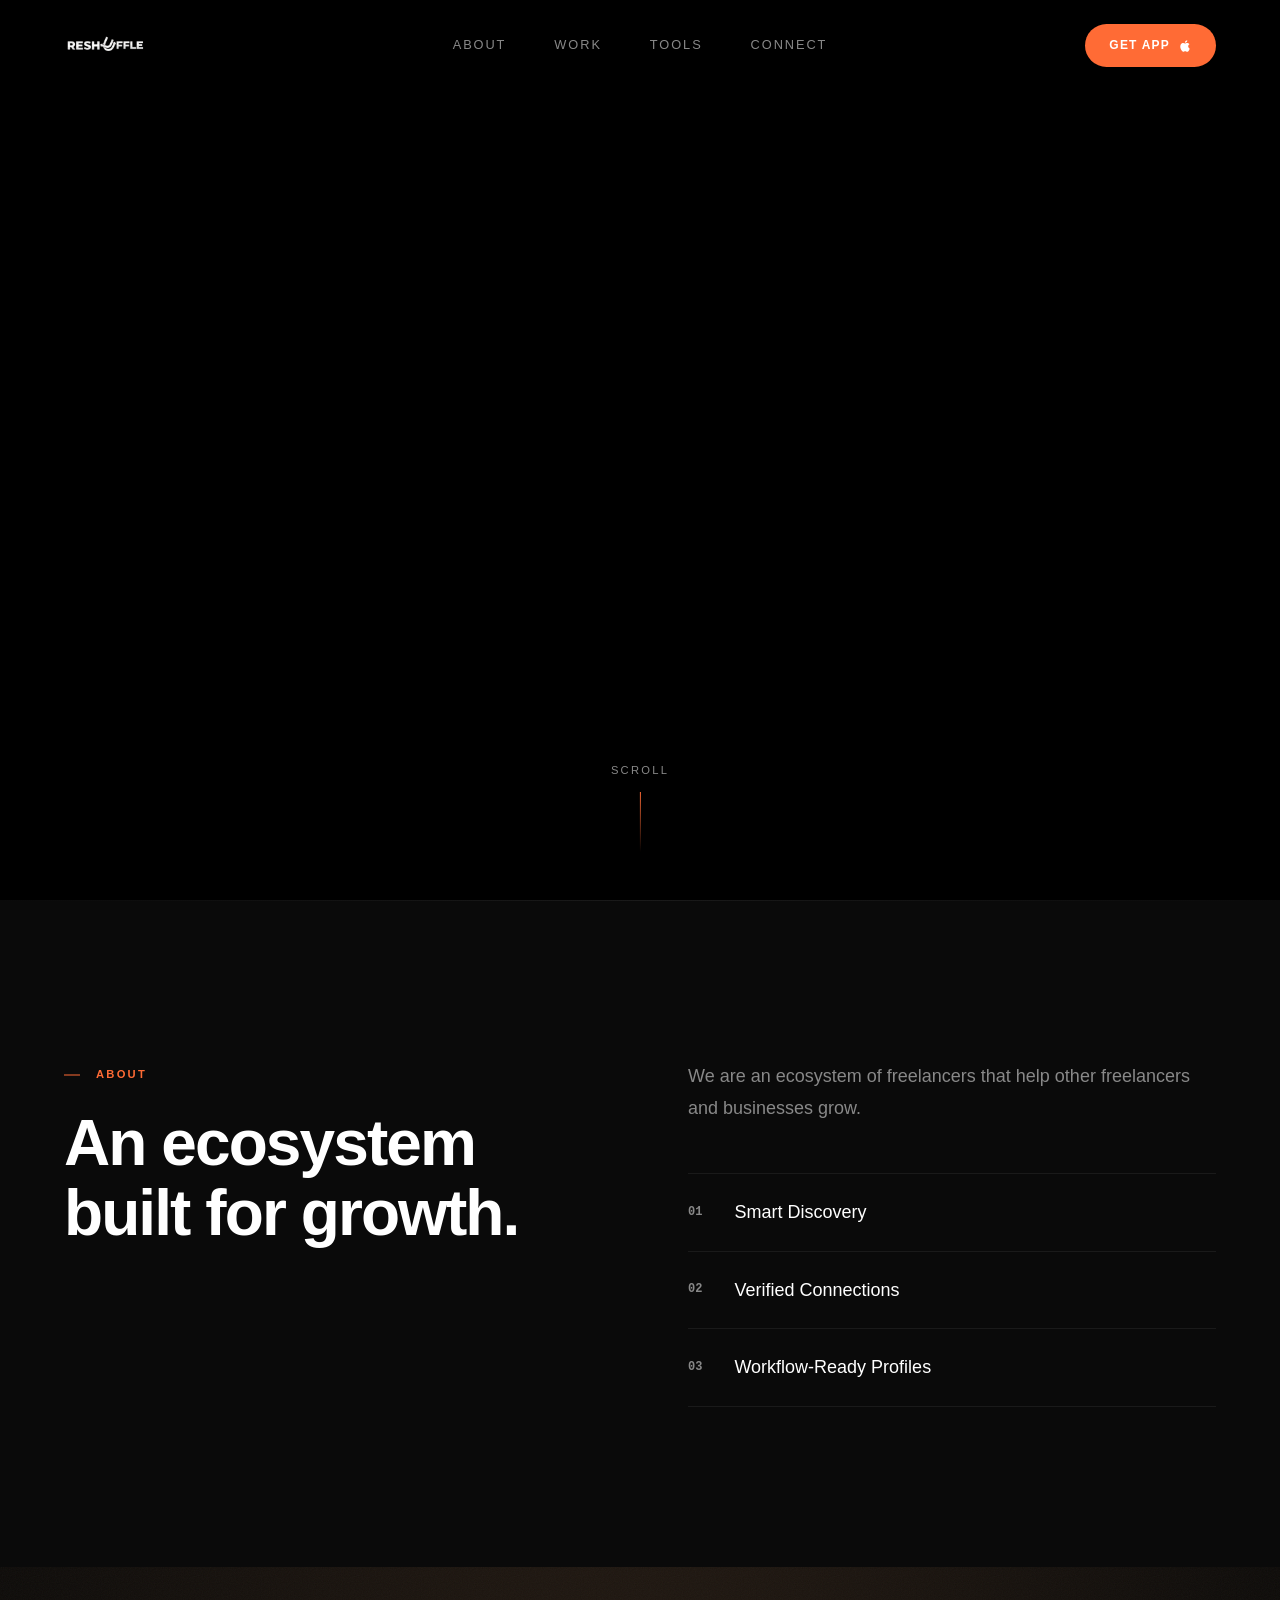
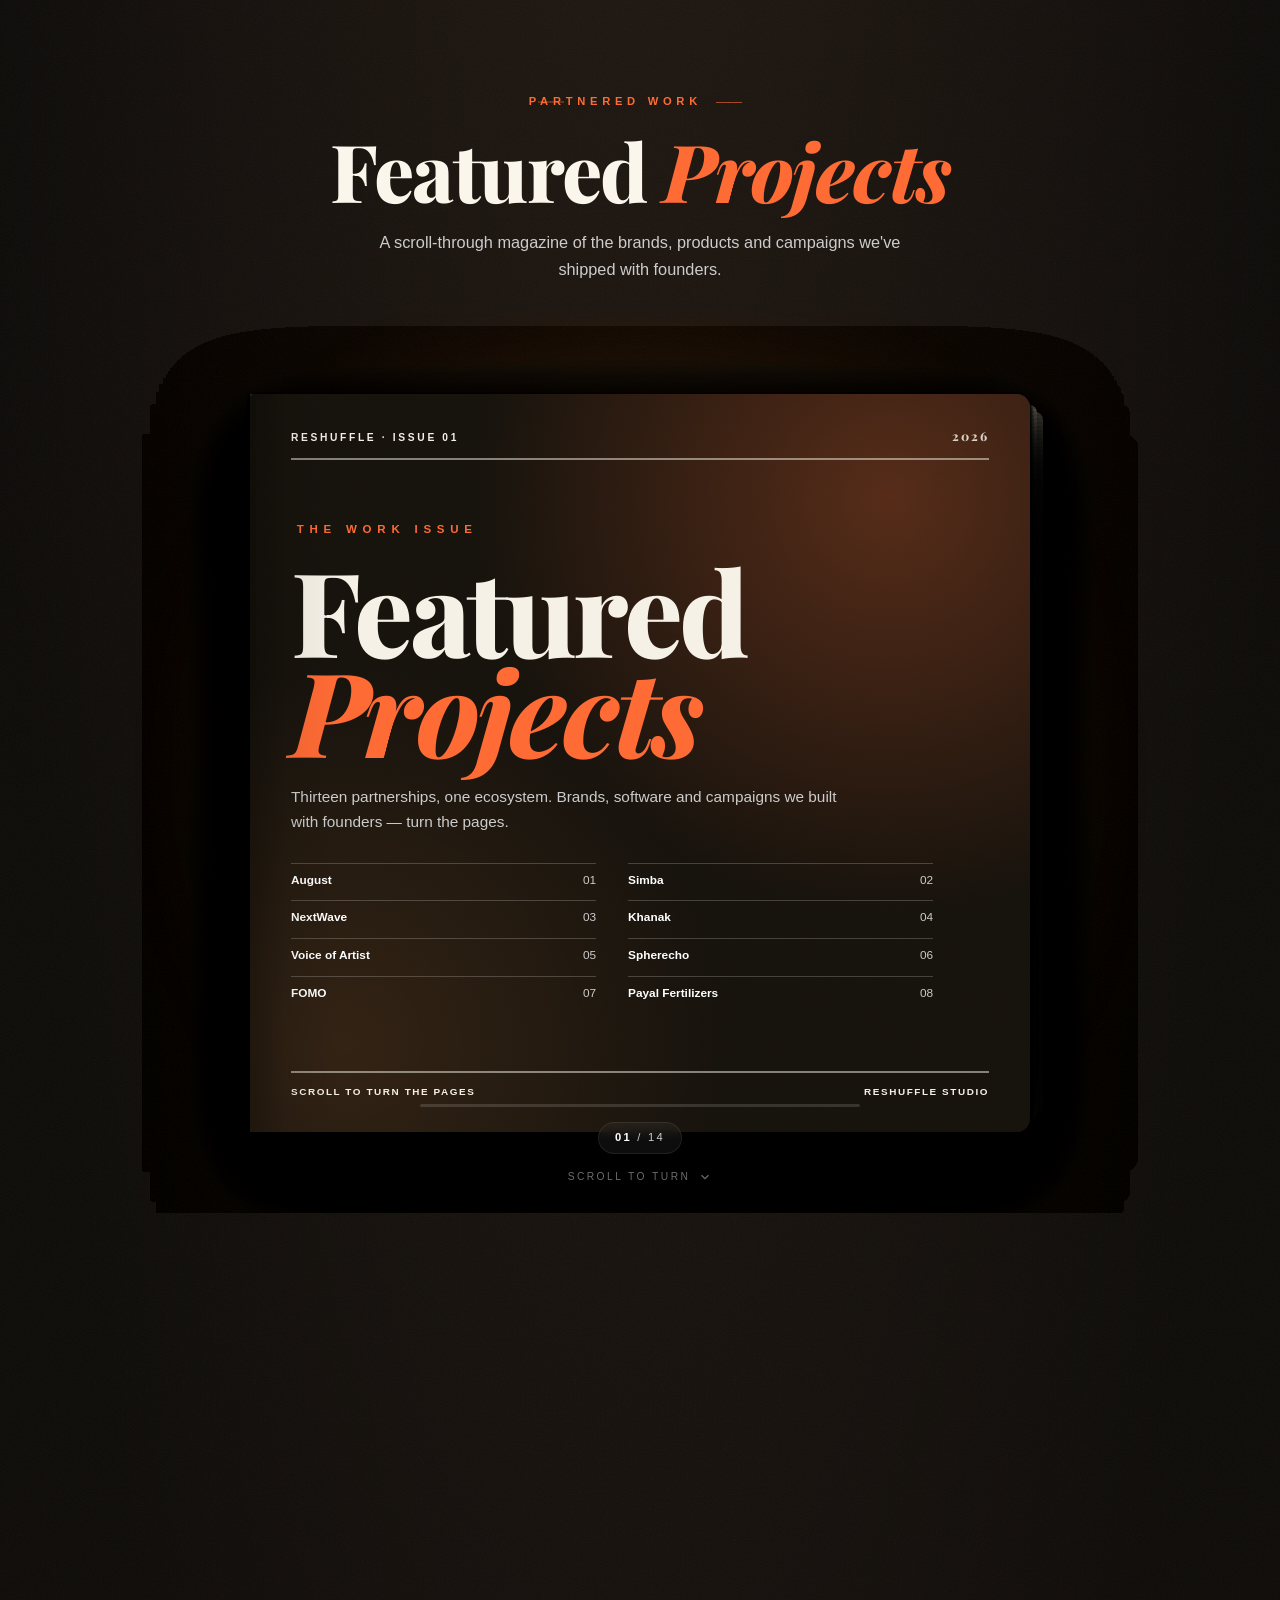
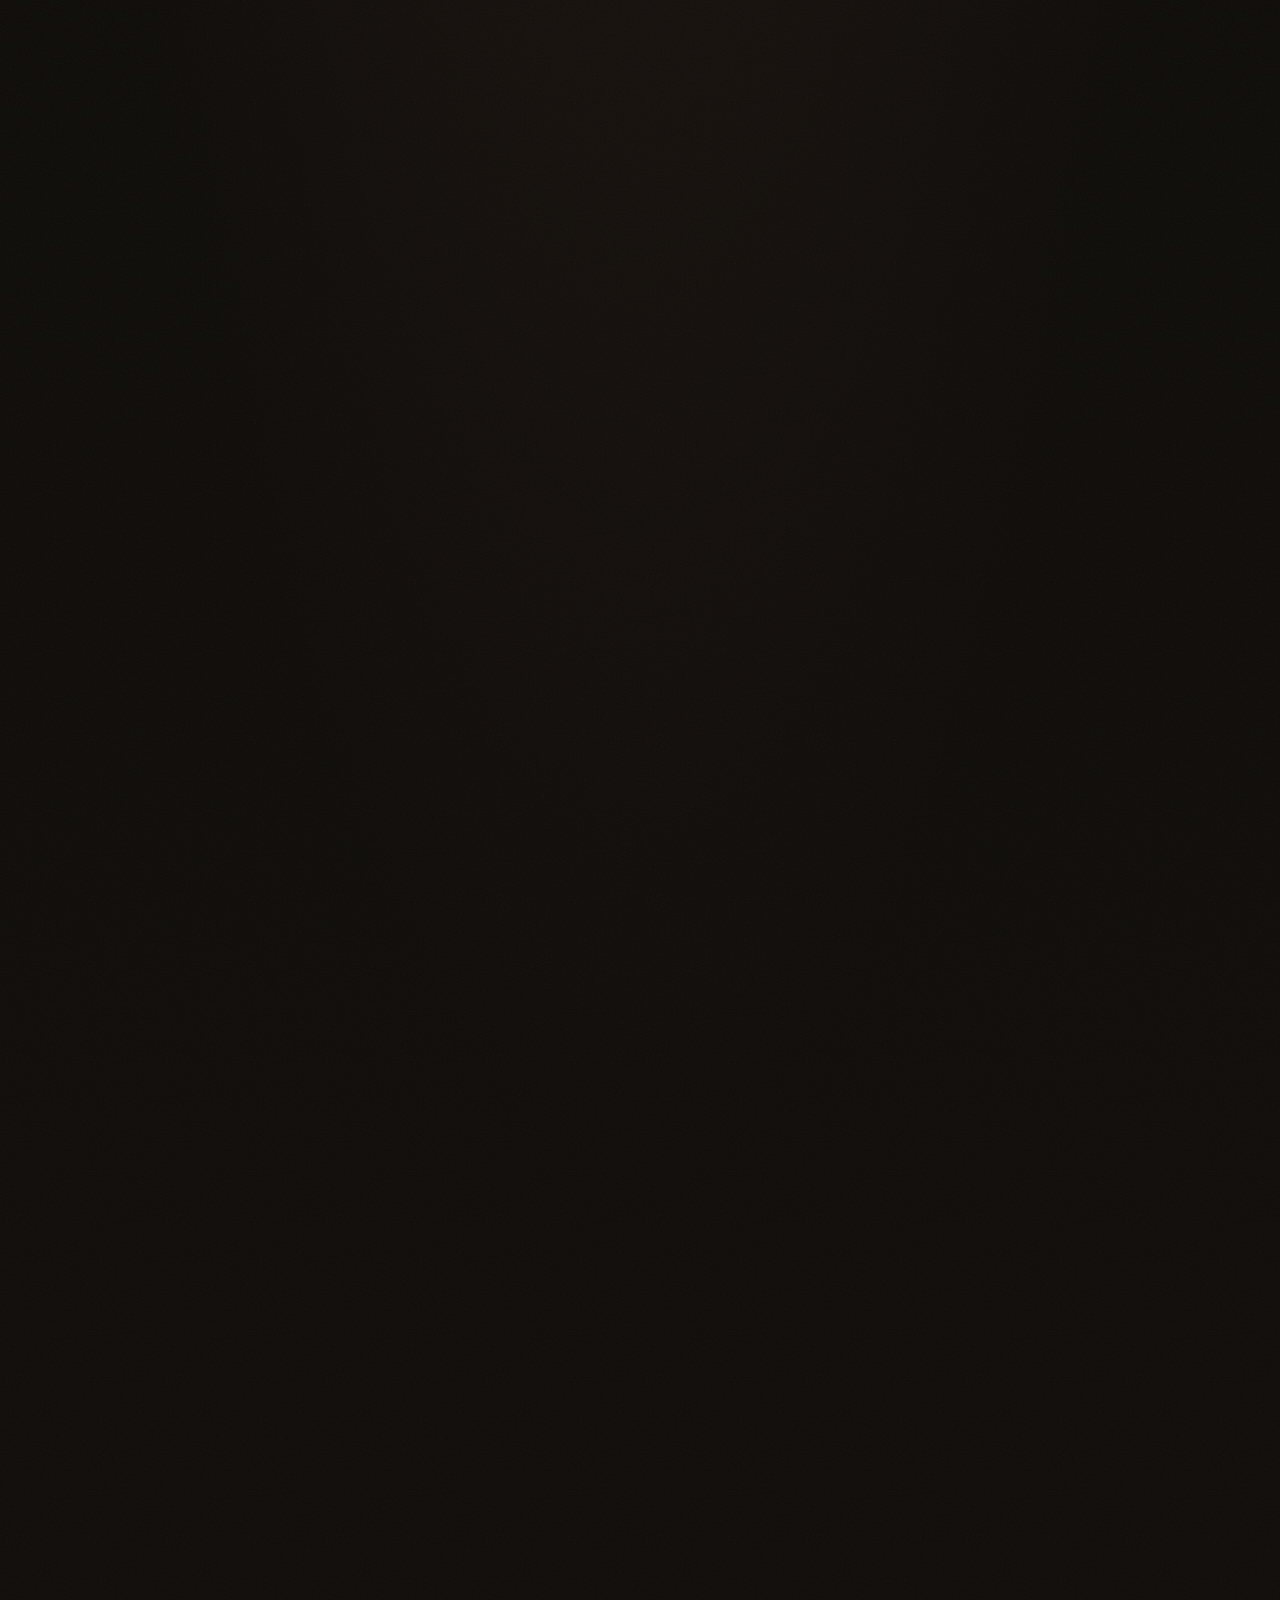
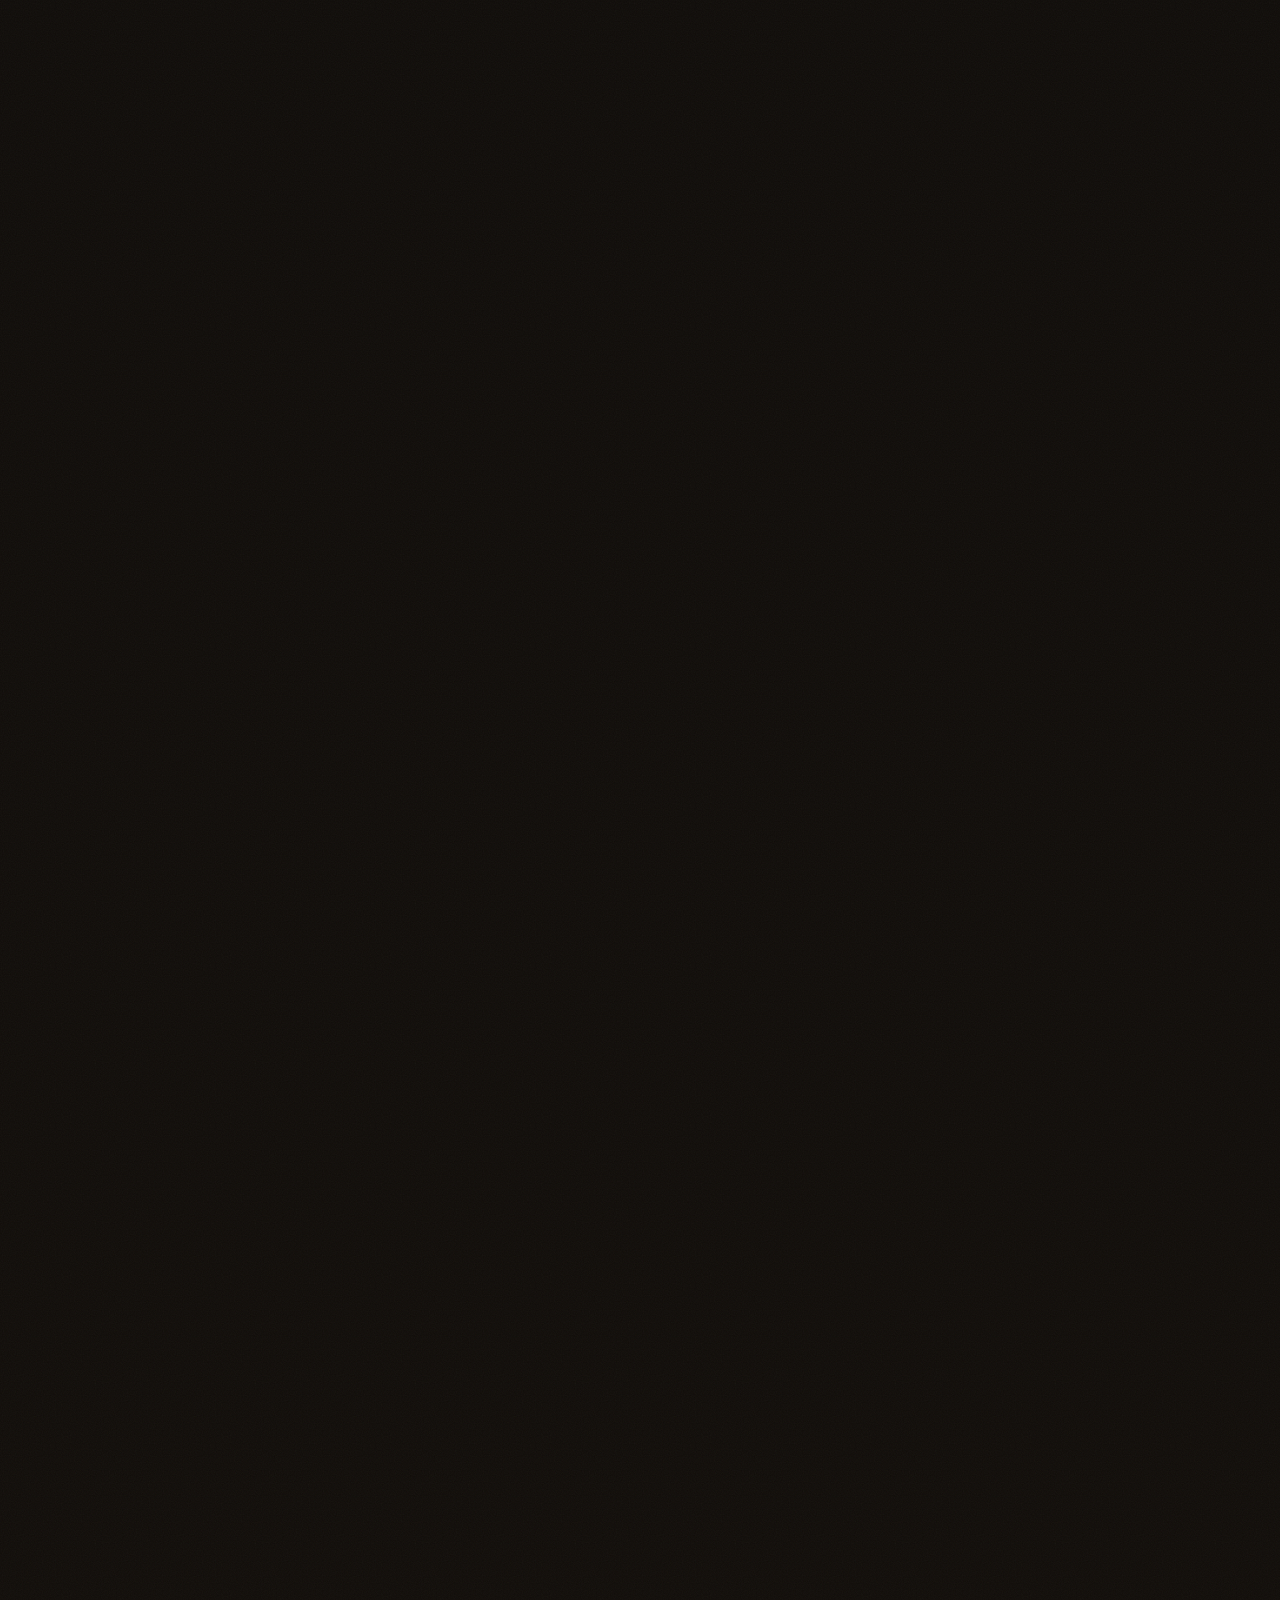
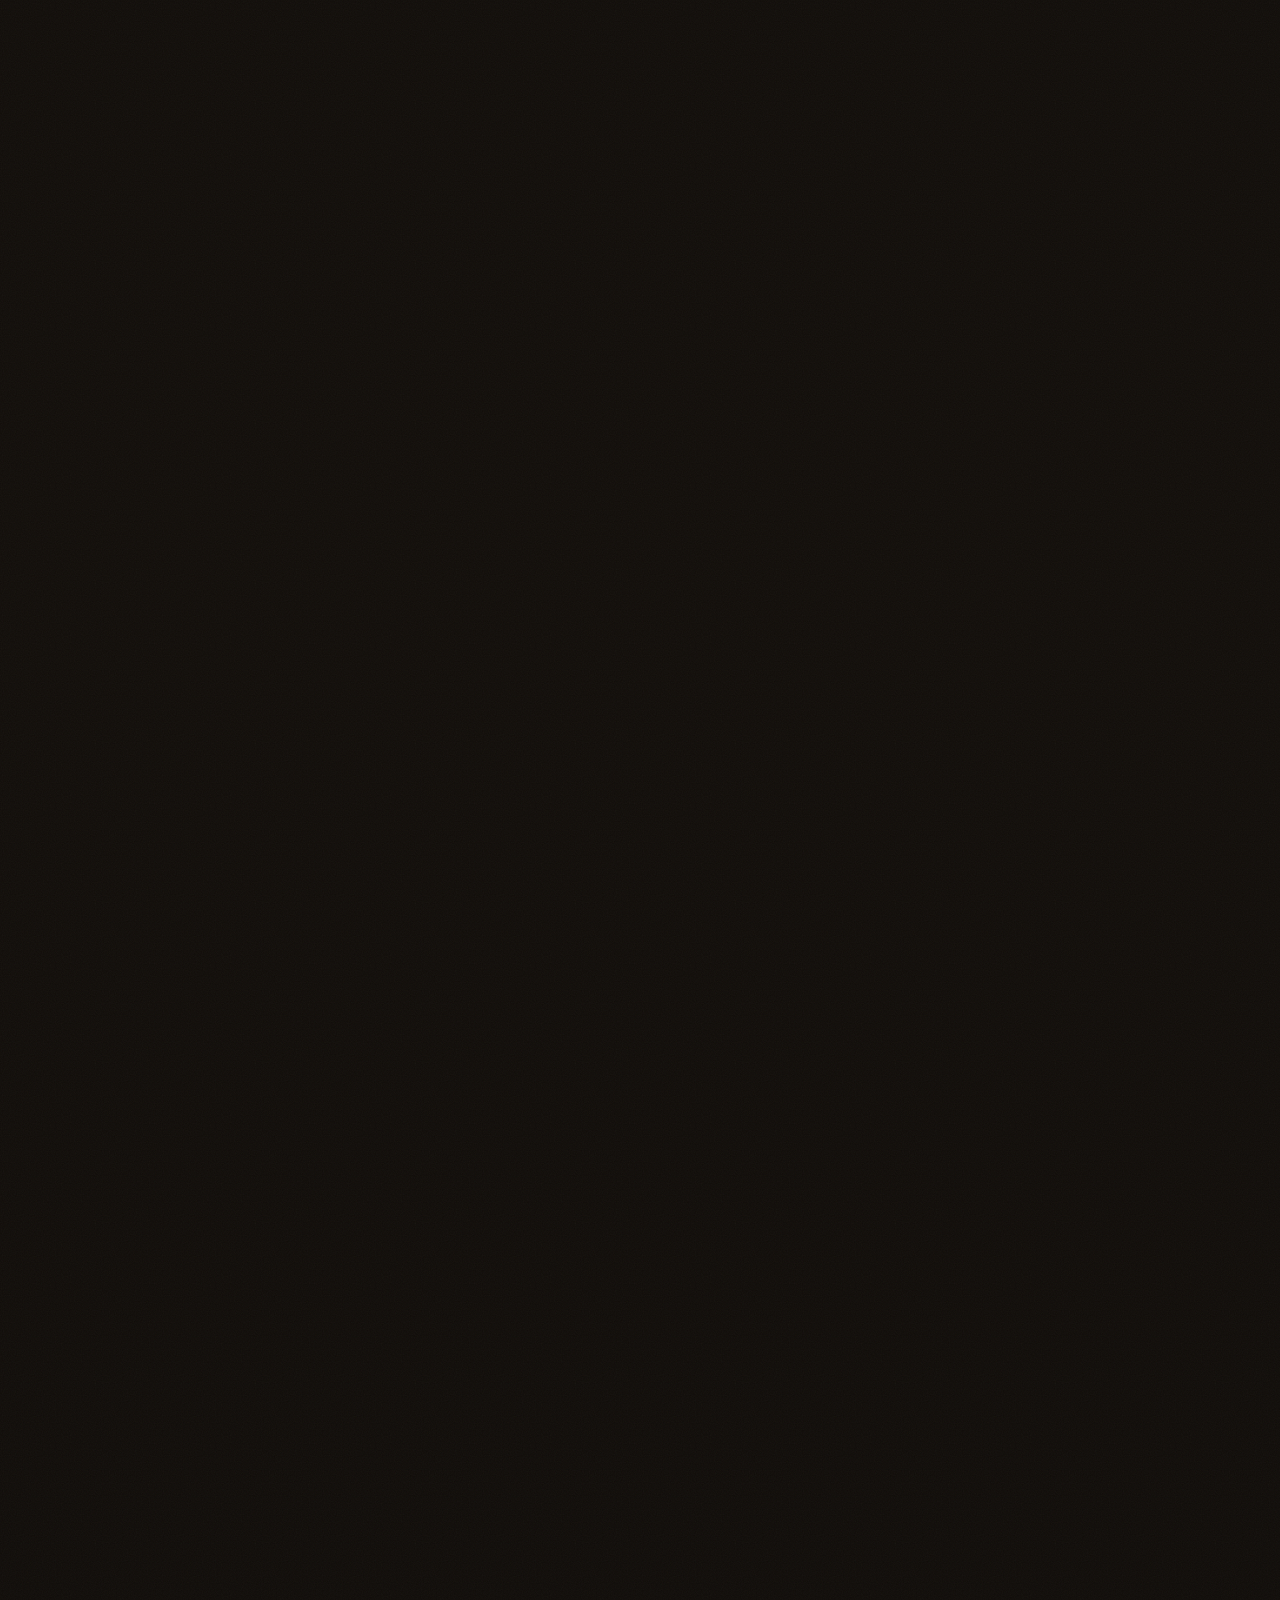
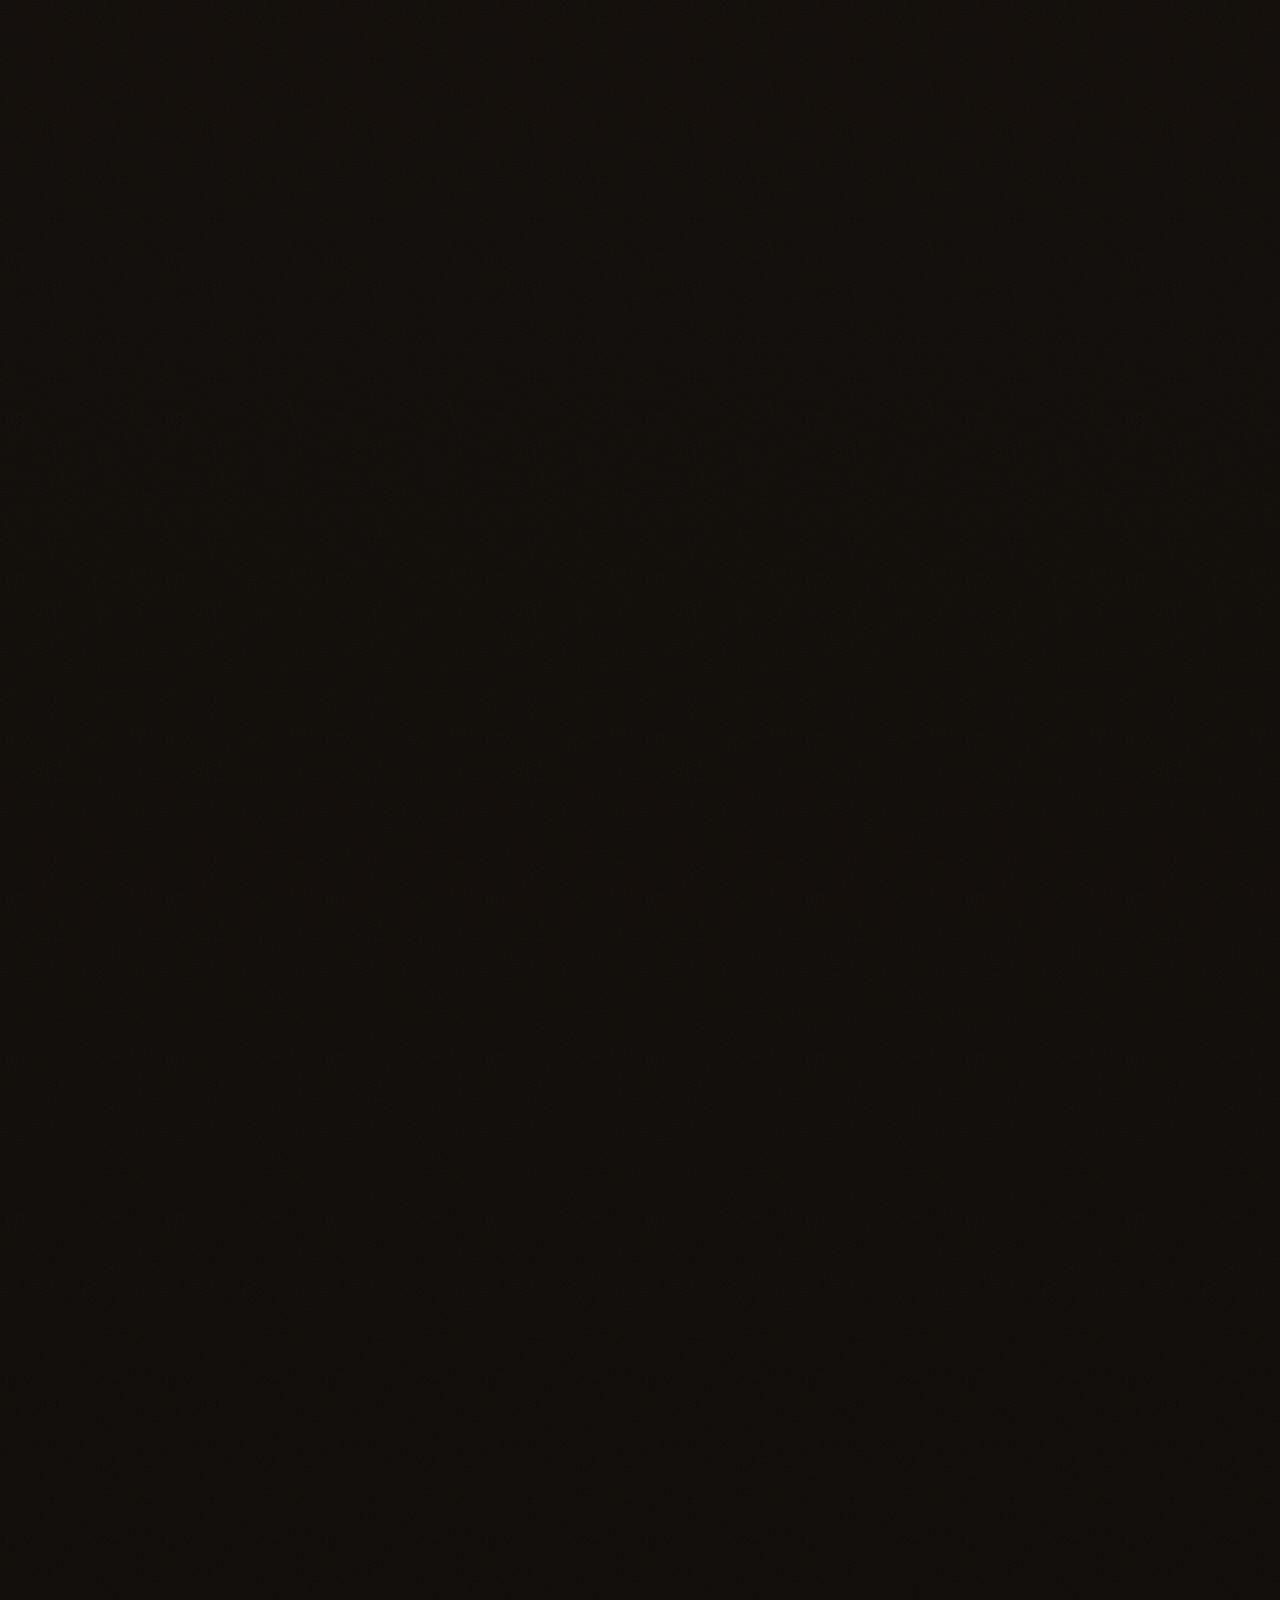
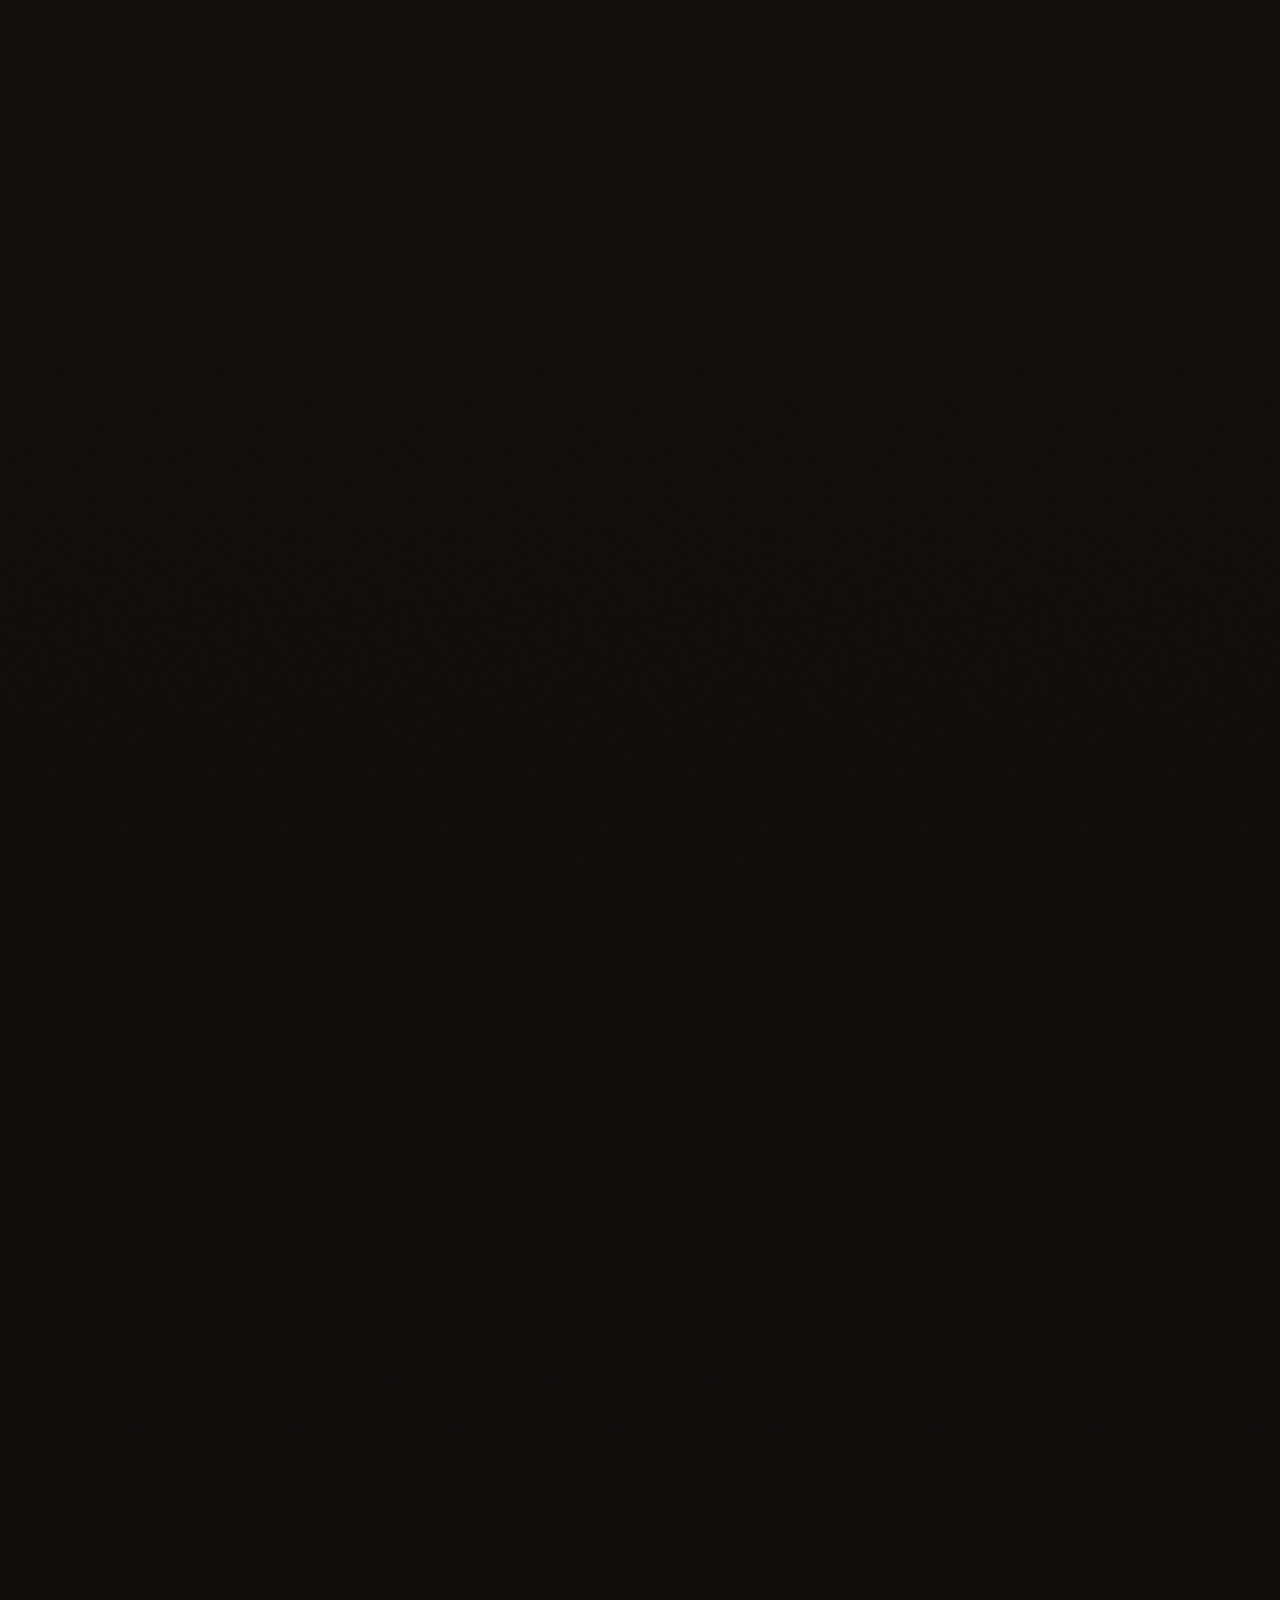
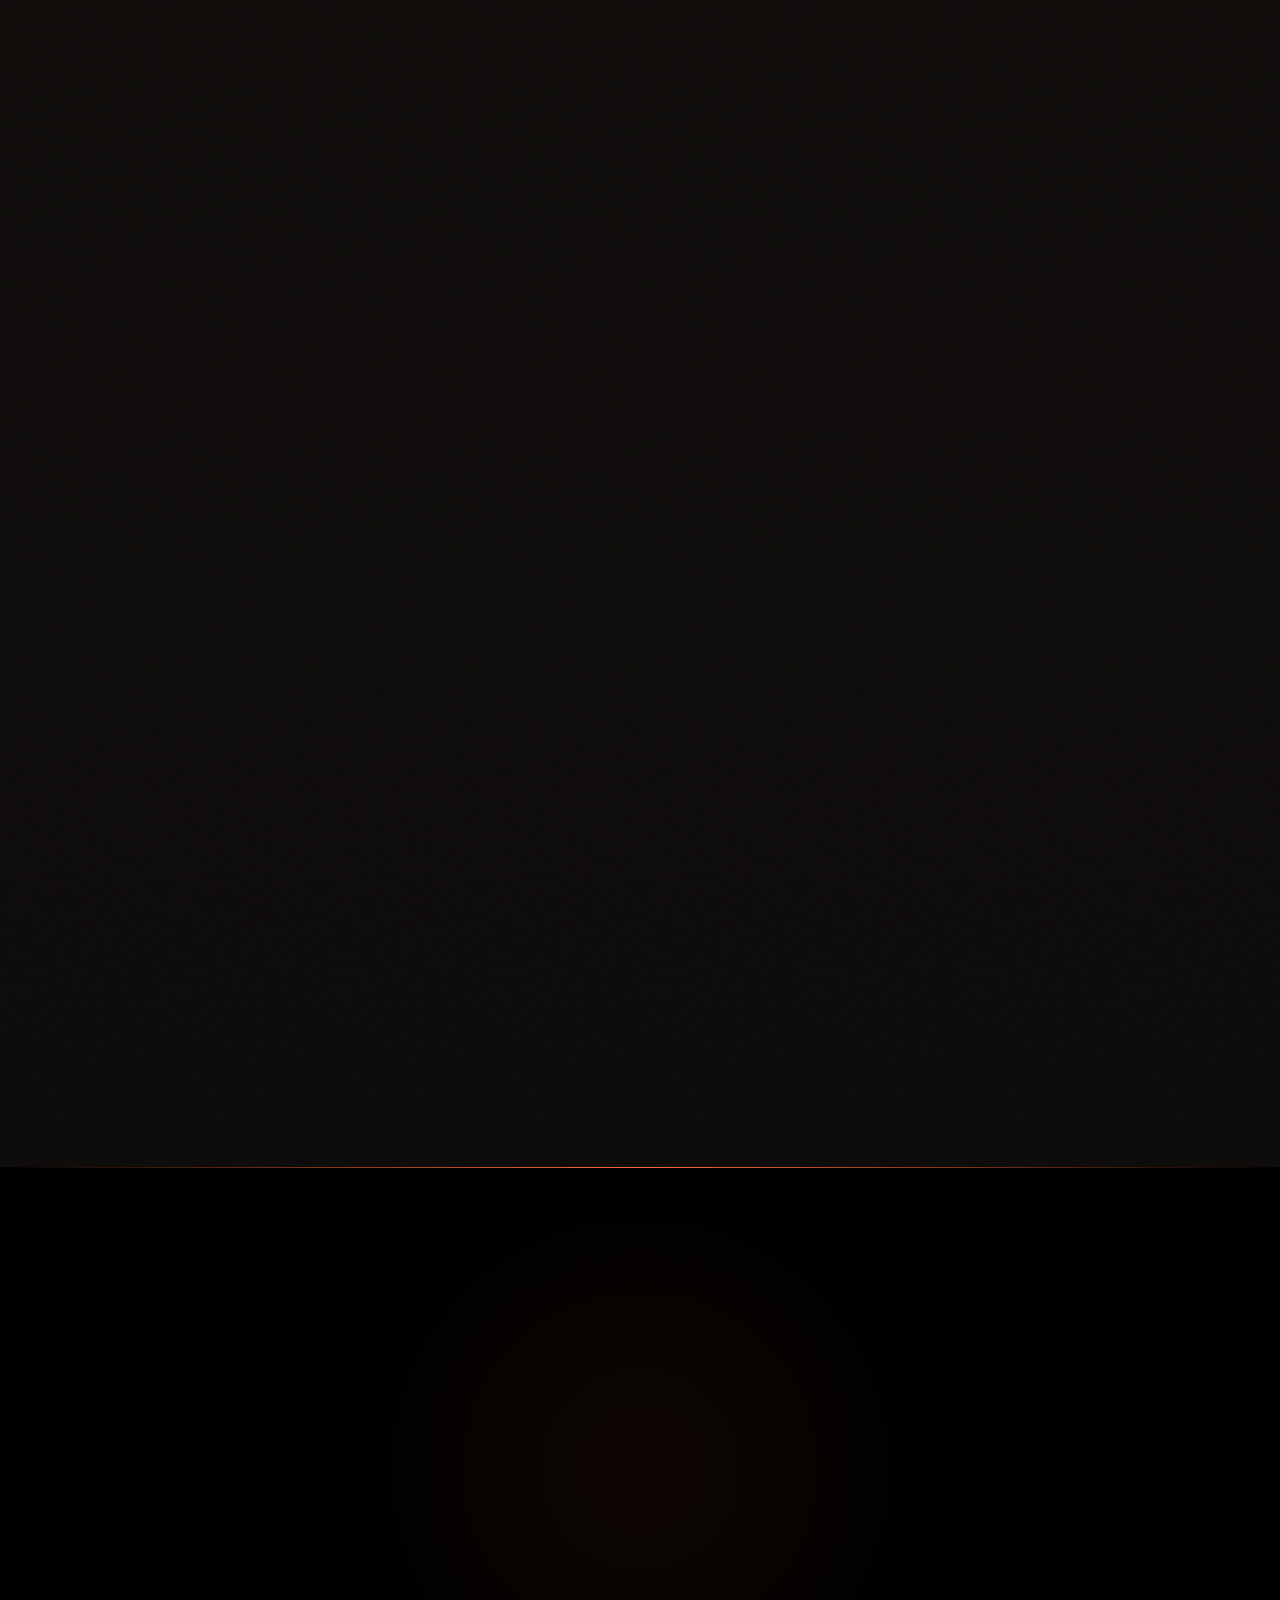
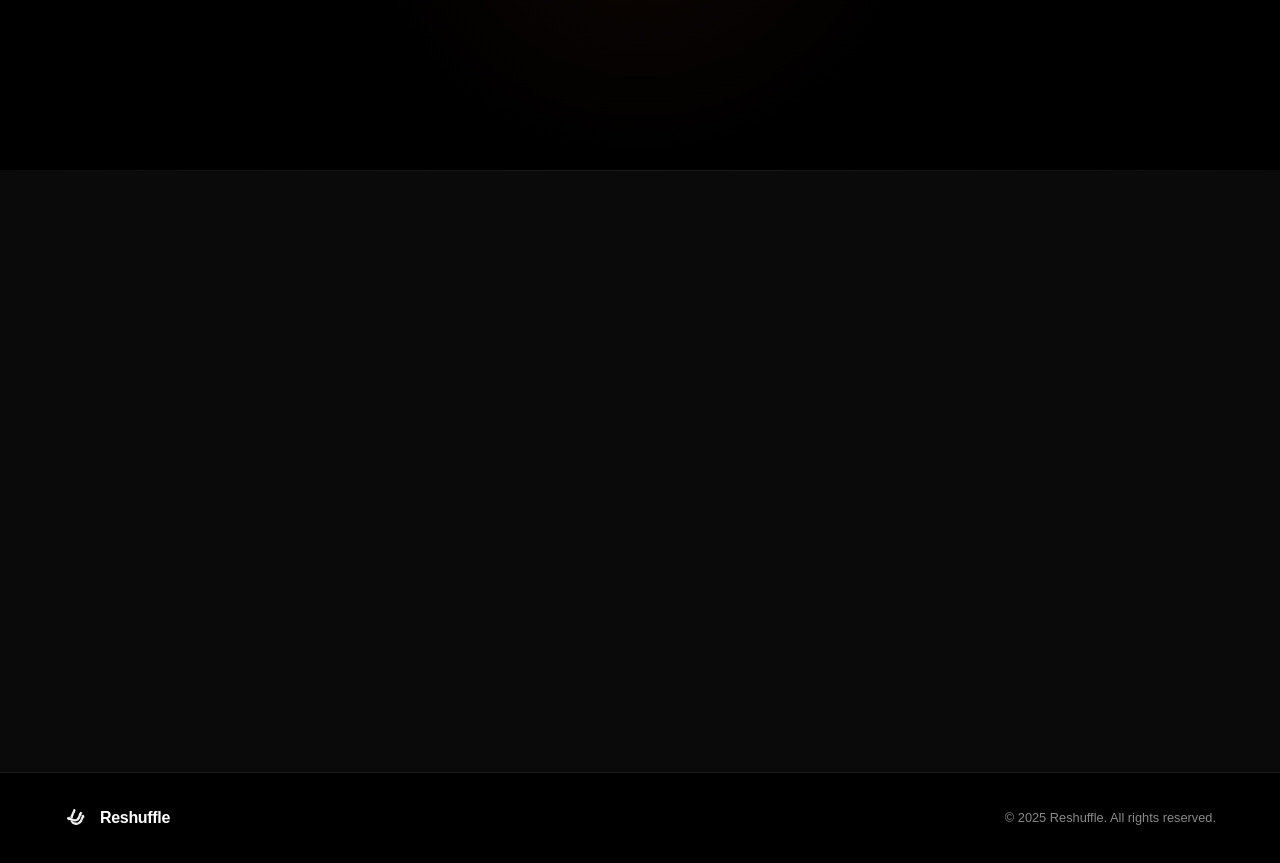
==== commit 816f61cd: "Vary spread layouts — 4 interleaved editorial templates The point of a magazine is that no two sprea" ====
--- a/index.html
+++ b/index.html
@@ -133,19 +133,19 @@
         <div class="mag-stage">
             <div class="mag-book">
             <article class="mag-leaf" style="--accent:#FF6B35;--paper:#14110c;"><div class="leaf-face leaf-front"><div class="leaf-sheen"></div><div class="page cover"><header class="page-top"><span class="page-kicker">Reshuffle · Issue 01</span><span class="page-folio">2026</span></header><div class="cover-mid"><span class="cover-issue">The Work Issue</span><h1 class="cover-title">Featured<br><em>Projects</em></h1><p class="cover-lede">Thirteen partnerships, one ecosystem. Brands, software and campaigns we built with founders — turn the pages.</p><div class="cover-index"><span><b>August</b>01</span><span><b>Simba</b>02</span><span><b>NextWave</b>03</span><span><b>Khanak</b>04</span><span><b>Voice of Artist</b>05</span><span><b>Spherecho</b>06</span><span><b>FOMO</b>07</span><span><b>Payal Fertilizers</b>08</span></div></div><footer class="page-bot"><span>Scroll to turn the pages</span><span>Reshuffle Studio</span></footer></div></div><div class="leaf-face leaf-back" style="background:#1a140d;"><div class="back-art"><div class="back-num" style="color:var(--orange);opacity:.4;">RE</div><div class="back-name">Reshuffle</div></div></div></article>
-            <article class="mag-leaf" style="--accent:#2f7d54;--paper:#0e1410;"><div class="leaf-face leaf-front"><div class="leaf-sheen"></div><div class="page editorial"><div class="ed-grid g-aug"><a class="ed-tile" href="https://augustprojects.in" target="_blank" rel="noopener"><img src="assets/projects/august-hoarding-4.jpg" alt="" loading="lazy"><span class="ed-tag">Hoarding</span><span class="visit-cue sm">augustprojects.in <svg viewBox="0 0 24 24" fill="none" stroke="currentColor" stroke-width="2.2"><path d="M7 17L17 7M17 7H7M17 7V17"/></svg></span></a><div class="ed-tile" data-zoom="assets/projects/silverstone-ad-1.jpg"><img src="assets/projects/silverstone-ad-1.jpg" alt="" loading="lazy"><span class="ed-tag">Press Ad</span></div><div class="ed-tile" data-zoom="assets/projects/waterlily-1.jpg"><img src="assets/projects/waterlily-1.jpg" alt="" loading="lazy"><span class="ed-tag">Brochure</span></div><div class="ed-tile" data-zoom="assets/projects/wl-broch-3.jpg"><img src="assets/projects/wl-broch-3.jpg" alt="" loading="lazy"><span class="ed-tag">Brochure</span></div><div class="ed-tile" data-zoom="assets/projects/wl-broch-7.jpg"><img src="assets/projects/wl-broch-7.jpg" alt="" loading="lazy"><span class="ed-tag">Render</span></div></div><div class="ed-scrim"></div><div class="ed-frame"><header class="ed-top"><span class="page-kicker">Featured Work · No.01</span><span class="page-folio">RESHUFFLE</span></header><span class="ed-vert">Real Estate · Full Brand World</span><div class="ed-foot"><span class="ed-num">01</span><div class="ed-text"><h3 class="ed-title">August</h3><span class="ed-sub">Real Estate · Full Brand World</span><p class="ed-blurb">Three plotting destinations, one brand world — identity, press, hoardings, brochures and a custom sales platform.</p><p class="ed-more"><a href="https://planpoint-webgpu.vercel.app/" target="_blank" rel="noopener">PlanPoint sales software <svg viewBox="0 0 24 24" fill="none" stroke="currentColor" stroke-width="2.2"><path d="M7 17L17 7M17 7H7M17 7V17"/></svg></a></p></div></div></div></div></div><div class="leaf-face leaf-back"><div class="back-art"><div class="back-num">01</div><div class="back-name">August</div></div></div></article>
-            <article class="mag-leaf" style="--accent:#e0902a;--paper:#171003;"><div class="leaf-face leaf-front"><div class="leaf-sheen"></div><div class="page editorial"><div class="ed-grid g2"><a class="ed-tile" href="https://www.instagram.com/reels/DU0fOaUiGjc/" target="_blank" rel="noopener"><video src="assets/projects/simba-1.mp4" muted loop playsinline preload="metadata" poster="assets/projects/simba-poster1.jpg"></video><span class="ed-tag">Reel 01</span><span class="visit-cue sm">Watch <svg viewBox="0 0 24 24" fill="none" stroke="currentColor" stroke-width="2.2"><path d="M7 17L17 7M17 7H7M17 7V17"/></svg></span></a><a class="ed-tile" href="https://www.instagram.com/reels/DUiRaV9CAD7/" target="_blank" rel="noopener"><video src="assets/projects/simba-2.mp4" muted loop playsinline preload="metadata" poster="assets/projects/simba-poster2.jpg"></video><span class="ed-tag">Reel 02</span><span class="visit-cue sm">Watch <svg viewBox="0 0 24 24" fill="none" stroke="currentColor" stroke-width="2.2"><path d="M7 17L17 7M17 7H7M17 7V17"/></svg></span></a></div><div class="ed-scrim"></div><div class="ed-frame"><header class="ed-top"><span class="page-kicker">Featured Work · No.02</span><span class="page-folio">RESHUFFLE</span></header><span class="ed-vert">Beer Brand · Experiential Marketing</span><div class="ed-foot"><span class="ed-num">02</span><div class="ed-text"><h3 class="ed-title">Simba</h3><span class="ed-sub">Beer Brand · Experiential Marketing</span><p class="ed-blurb">A bold lager brought to life through high-energy reels and experience-led events with full on-ground coverage.</p></div></div></div></div></div><div class="leaf-face leaf-back"><div class="back-art"><div class="back-num">02</div><div class="back-name">Simba</div></div></div></article>
-            <article class="mag-leaf" style="--accent:#e8842a;--paper:#160f06;"><div class="leaf-face leaf-front"><div class="leaf-sheen"></div><div class="page editorial"><div class="ed-grid g3"><a class="ed-tile" href="https://www.instagram.com/reel/DKIATqQSa67/" target="_blank" rel="noopener"><video src="assets/projects/nextwave-1.mp4" muted loop playsinline preload="metadata" poster="assets/projects/nextwave-1-poster.jpg"></video><span class="ed-tag">Reel 01</span><span class="visit-cue sm">Watch <svg viewBox="0 0 24 24" fill="none" stroke="currentColor" stroke-width="2.2"><path d="M7 17L17 7M17 7H7M17 7V17"/></svg></span></a><a class="ed-tile" href="https://www.instagram.com/reel/DJE-OFLSDKU/" target="_blank" rel="noopener"><video src="assets/projects/nextwave-2.mp4" muted loop playsinline preload="metadata" poster="assets/projects/nextwave-2-poster.jpg"></video><span class="ed-tag">Reel 02</span><span class="visit-cue sm">Watch <svg viewBox="0 0 24 24" fill="none" stroke="currentColor" stroke-width="2.2"><path d="M7 17L17 7M17 7H7M17 7V17"/></svg></span></a><a class="ed-tile" href="https://www.instagram.com/reel/DI37tfjvJw6/" target="_blank" rel="noopener"><video src="assets/projects/nextwave-3.mp4" muted loop playsinline preload="metadata" poster="assets/projects/nextwave-3-poster.jpg"></video><span class="ed-tag">Reel 03</span><span class="visit-cue sm">Watch <svg viewBox="0 0 24 24" fill="none" stroke="currentColor" stroke-width="2.2"><path d="M7 17L17 7M17 7H7M17 7V17"/></svg></span></a></div><div class="ed-scrim"></div><div class="ed-frame"><header class="ed-top"><span class="page-kicker">Featured Work · No.03</span><span class="page-folio">RESHUFFLE</span></header><span class="ed-vert">Raipur Streetwear Store</span><div class="ed-foot"><span class="ed-num">03</span><div class="ed-text"><h3 class="ed-title">NextWave</h3><span class="ed-sub">Raipur Streetwear Store</span><p class="ed-blurb">A streetwear store taken from zero online presence to a content-led digital brand.</p></div></div></div></div></div><div class="leaf-face leaf-back"><div class="back-art"><div class="back-num">03</div><div class="back-name">NextWave</div></div></div></article>
-            <article class="mag-leaf" style="--accent:#b07d3f;--paper:#16110a;"><div class="leaf-face leaf-front"><div class="leaf-sheen"></div><div class="page editorial"><div class="ed-grid g2x2"><div class="ed-tile" data-zoom="assets/projects/knk-1.jpg"><img src="assets/projects/knk-1.jpg" alt="" loading="lazy"><span class="ed-tag">Cover</span></div><div class="ed-tile" data-zoom="assets/projects/knk-3.jpg"><img src="assets/projects/knk-3.jpg" alt="" loading="lazy"><span class="ed-tag">Identity</span></div><div class="ed-tile" data-zoom="assets/projects/knk-9.jpg"><img src="assets/projects/knk-9.jpg" alt="" loading="lazy"><span class="ed-tag">System</span></div><div class="ed-tile" data-zoom="assets/projects/knk-14.jpg"><img src="assets/projects/knk-14.jpg" alt="" loading="lazy"><span class="ed-tag">Apply</span></div></div><div class="ed-scrim"></div><div class="ed-frame"><header class="ed-top"><span class="page-kicker">Featured Work · No.04</span><span class="page-folio">RESHUFFLE</span></header><span class="ed-vert">Branding · Identity Deck</span><div class="ed-foot"><span class="ed-num">04</span><div class="ed-text"><h3 class="ed-title">Khanak</h3><span class="ed-sub">Branding · Identity Deck</span><p class="ed-blurb">An earthy, considered identity — logo, palette, type and a full applied brand system.</p></div></div></div></div></div><div class="leaf-face leaf-back"><div class="back-art"><div class="back-num">04</div><div class="back-name">Khanak</div></div></div></article>
-            <article class="mag-leaf" style="--accent:#d8452f;--paper:#170a07;"><div class="leaf-face leaf-front"><div class="leaf-sheen"></div><div class="page editorial"><div class="ed-canvas shot"><img class="shot" src="assets/projects/voa.jpeg" alt="" loading="lazy"></div><a class="ed-hero-link" href="https://www.voiceofartist.com/" target="_blank" rel="noopener" aria-label="voiceofartist.com"><span class="visit-cue">voiceofartist.com <svg viewBox="0 0 24 24" fill="none" stroke="currentColor" stroke-width="2.2"><path d="M7 17L17 7M17 7H7M17 7V17"/></svg></span></a><div class="ed-scrim"></div><div class="ed-frame"><header class="ed-top"><span class="page-kicker">Featured Work · No.05</span><span class="page-folio">RESHUFFLE</span></header><span class="ed-vert">Podcast OTT Platform</span><div class="ed-foot"><span class="ed-num">05</span><div class="ed-text"><h3 class="ed-title">Voice of Artist</h3><span class="ed-sub">Podcast OTT Platform</span><p class="ed-blurb">A YouTube podcast brand evolving into a full OTT platform — strategy, website and a dedicated social team.</p><p class="ed-more"><a href="https://www.youtube.com/@Voauniverse" target="_blank" rel="noopener">YouTube channel <svg viewBox="0 0 24 24" fill="none" stroke="currentColor" stroke-width="2.2"><path d="M7 17L17 7M17 7H7M17 7V17"/></svg></a></p></div></div></div></div></div><div class="leaf-face leaf-back"><div class="back-art"><div class="back-num">05</div><div class="back-name">V.O.A</div></div></div></article>
-            <article class="mag-leaf" style="--accent:#8a5fc0;--paper:#0f0a16;"><div class="leaf-face leaf-front"><div class="leaf-sheen"></div><div class="page editorial"><div class="ed-canvas shot"><img class="shot" src="assets/projects/spherecho.jpeg" alt="" loading="lazy"></div><a class="ed-hero-link" href="https://www.spherechoproductions.com/" target="_blank" rel="noopener" aria-label="spherechoproductions.com"><span class="visit-cue">spherechoproductions.com <svg viewBox="0 0 24 24" fill="none" stroke="currentColor" stroke-width="2.2"><path d="M7 17L17 7M17 7H7M17 7V17"/></svg></span></a><div class="ed-scrim"></div><div class="ed-frame"><header class="ed-top"><span class="page-kicker">Featured Work · No.06</span><span class="page-folio">RESHUFFLE</span></header><span class="ed-vert">Production Company</span><div class="ed-foot"><span class="ed-num">06</span><div class="ed-text"><h3 class="ed-title">Spherecho</h3><span class="ed-sub">Production Company</span><p class="ed-blurb">A creative production house given a sharper identity and a professional digital home.</p></div></div></div></div></div><div class="leaf-face leaf-back"><div class="back-art"><div class="back-num">06</div><div class="back-name">Spherecho</div></div></div></article>
-            <article class="mag-leaf" style="--accent:#3a82c4;--paper:#080f16;"><div class="leaf-face leaf-front"><div class="leaf-sheen"></div><div class="page editorial"><div class="ed-grid g2"><a class="ed-tile shot" href="https://sahaj-agro-web.vercel.app/" target="_blank" rel="noopener"><img class="shot" src="assets/projects/sahaj.jpeg" alt="" loading="lazy"><span class="ed-tag">Sahaj Agro</span><span class="visit-cue sm">sahaj-agro-web.vercel.app <svg viewBox="0 0 24 24" fill="none" stroke="currentColor" stroke-width="2.2"><path d="M7 17L17 7M17 7H7M17 7V17"/></svg></span></a><a class="ed-tile shot" href="https://ensol-mocha.vercel.app/" target="_blank" rel="noopener"><img class="shot" src="assets/projects/ensol.jpeg" alt="" loading="lazy"><span class="ed-tag">Ensol</span><span class="visit-cue sm">ensol-mocha.vercel.app <svg viewBox="0 0 24 24" fill="none" stroke="currentColor" stroke-width="2.2"><path d="M7 17L17 7M17 7H7M17 7V17"/></svg></span></a></div><div class="ed-scrim"></div><div class="ed-frame"><header class="ed-top"><span class="page-kicker">Featured Work · No.07</span><span class="page-folio">RESHUFFLE</span></header><span class="ed-vert">For One Media Office · Agency</span><div class="ed-foot"><span class="ed-num">07</span><div class="ed-text"><h3 class="ed-title">FOMO</h3><span class="ed-sub">For One Media Office · Agency</span><p class="ed-blurb">A creative agency scaled with full end-to-end web and app delivery for its clients.</p></div></div></div></div></div><div class="leaf-face leaf-back"><div class="back-art"><div class="back-num">07</div><div class="back-name">FOMO</div></div></div></article>
-            <article class="mag-leaf" style="--accent:#339963;--paper:#0a1410;"><div class="leaf-face leaf-front"><div class="leaf-sheen"></div><div class="page editorial"><div class="ed-canvas shot"><img class="shot" src="assets/projects/fertiflow.jpeg" alt="" loading="lazy"></div><a class="ed-hero-link" href="https://retail-management-system-6o3k.onrender.com/" target="_blank" rel="noopener" aria-label="FertiFlow live"><span class="visit-cue">FertiFlow live <svg viewBox="0 0 24 24" fill="none" stroke="currentColor" stroke-width="2.2"><path d="M7 17L17 7M17 7H7M17 7V17"/></svg></span></a><div class="ed-scrim"></div><div class="ed-frame"><header class="ed-top"><span class="page-kicker">Featured Work · No.08</span><span class="page-folio">RESHUFFLE</span></header><span class="ed-vert">₹10 Cr+ Distributor · FertiFlow</span><div class="ed-foot"><span class="ed-num">08</span><div class="ed-text"><h3 class="ed-title">Payal Fertilizers</h3><span class="ed-sub">₹10 Cr+ Distributor · FertiFlow</span><p class="ed-blurb">A ₹10 Cr+ distributor moved off paper onto the FertiFlow digital ecosystem — inventory, sales and live tracking.</p><p class="ed-more"><a href="https://www.instagram.com/ferti.flow/?hl=de" target="_blank" rel="noopener">Instagram <svg viewBox="0 0 24 24" fill="none" stroke="currentColor" stroke-width="2.2"><path d="M7 17L17 7M17 7H7M17 7V17"/></svg></a></p></div></div></div></div></div><div class="leaf-face leaf-back"><div class="back-art"><div class="back-num">08</div><div class="back-name">FertiFlow</div></div></div></article>
-            <article class="mag-leaf" style="--accent:#cf6f3c;--paper:#160d07;"><div class="leaf-face leaf-front"><div class="leaf-sheen"></div><div class="page editorial"><div class="ed-canvas shot"><img class="shot" src="assets/projects/stockfmcg.jpeg" alt="" loading="lazy"></div><a class="ed-hero-link" href="https://fmcg-beige.vercel.app/login" target="_blank" rel="noopener" aria-label="Stock FMCG live"><span class="visit-cue">Stock FMCG live <svg viewBox="0 0 24 24" fill="none" stroke="currentColor" stroke-width="2.2"><path d="M7 17L17 7M17 7H7M17 7V17"/></svg></span></a><div class="ed-scrim"></div><div class="ed-frame"><header class="ed-top"><span class="page-kicker">Featured Work · No.09</span><span class="page-folio">RESHUFFLE</span></header><span class="ed-vert">FMCG Inventory Management</span><div class="ed-foot"><span class="ed-num">09</span><div class="ed-text"><h3 class="ed-title">Stock FMCG</h3><span class="ed-sub">FMCG Inventory Management</span><p class="ed-blurb">Paper-based distribution replaced with real-time inventory, sales dashboards and automated insights.</p><p class="ed-more"><a href="https://www.instagram.com/stock.fmcg/?hl=de" target="_blank" rel="noopener">Instagram <svg viewBox="0 0 24 24" fill="none" stroke="currentColor" stroke-width="2.2"><path d="M7 17L17 7M17 7H7M17 7V17"/></svg></a></p></div></div></div></div></div><div class="leaf-face leaf-back"><div class="back-art"><div class="back-num">09</div><div class="back-name">Stock FMCG</div></div></div></article>
-            <article class="mag-leaf" style="--accent:#3a8fc4;--paper:#081016;"><div class="leaf-face leaf-front"><div class="leaf-sheen"></div><div class="page editorial"><div class="ed-canvas shot"><img class="shot" src="assets/projects/dairyflow.jpeg" alt="" loading="lazy"></div><a class="ed-hero-link" href="https://dairyflow.rajdarshanfarms.com/" target="_blank" rel="noopener" aria-label="dairyflow.rajdarshanfarms.com"><span class="visit-cue">dairyflow.rajdarshanfarms.com <svg viewBox="0 0 24 24" fill="none" stroke="currentColor" stroke-width="2.2"><path d="M7 17L17 7M17 7H7M17 7V17"/></svg></span></a><div class="ed-scrim"></div><div class="ed-frame"><header class="ed-top"><span class="page-kicker">Featured Work · No.10</span><span class="page-folio">RESHUFFLE</span></header><span class="ed-vert">Dairy Operations System</span><div class="ed-foot"><span class="ed-num">10</span><div class="ed-text"><h3 class="ed-title">DairyFlow</h3><span class="ed-sub">Dairy Operations System</span><p class="ed-blurb">Manual dairy records replaced by a mobile-first system with live tracking and an analytics admin panel.</p><p class="ed-more"><a href="https://www.instagram.com/dairyflow._/?hl=de" target="_blank" rel="noopener">Instagram <svg viewBox="0 0 24 24" fill="none" stroke="currentColor" stroke-width="2.2"><path d="M7 17L17 7M17 7H7M17 7V17"/></svg></a></p></div></div></div></div></div><div class="leaf-face leaf-back"><div class="back-art"><div class="back-num">10</div><div class="back-name">DairyFlow</div></div></div></article>
-            <article class="mag-leaf" style="--accent:#c92b41;--paper:#16070a;"><div class="leaf-face leaf-front"><div class="leaf-sheen"></div><div class="page editorial"><div class="ed-canvas shot"><img class="shot" src="assets/projects/testingmelodies.jpeg" alt="" loading="lazy"></div><a class="ed-hero-link" href="https://www.testingmelodies.com/" target="_blank" rel="noopener" aria-label="testingmelodies.com"><span class="visit-cue">testingmelodies.com <svg viewBox="0 0 24 24" fill="none" stroke="currentColor" stroke-width="2.2"><path d="M7 17L17 7M17 7H7M17 7V17"/></svg></span></a><div class="ed-scrim"></div><div class="ed-frame"><header class="ed-top"><span class="page-kicker">Featured Work · No.11</span><span class="page-folio">RESHUFFLE</span></header><span class="ed-vert">Music Review & News Platform</span><div class="ed-foot"><span class="ed-num">11</span><div class="ed-text"><h3 class="ed-title">Testing Melodies</h3><span class="ed-sub">Music Review & News Platform</span><p class="ed-blurb">A no-BS music-review platform — automation, website and a structured artist-outreach engine.</p></div></div></div></div></div><div class="leaf-face leaf-back"><div class="back-art"><div class="back-num">11</div><div class="back-name">T.M</div></div></div></article>
-            <article class="mag-leaf" style="--accent:#c08a36;--paper:#151006;"><div class="leaf-face leaf-front"><div class="leaf-sheen"></div><div class="page editorial"><div class="ed-canvas shot"><img class="shot" src="assets/projects/laxmi.jpeg" alt="" loading="lazy"></div><a class="ed-hero-link" href="https://laxmisales-seven.vercel.app/" target="_blank" rel="noopener" aria-label="laxmisales-seven.vercel.app"><span class="visit-cue">laxmisales-seven.vercel.app <svg viewBox="0 0 24 24" fill="none" stroke="currentColor" stroke-width="2.2"><path d="M7 17L17 7M17 7H7M17 7V17"/></svg></span></a><div class="ed-scrim"></div><div class="ed-frame"><header class="ed-top"><span class="page-kicker">Featured Work · No.12</span><span class="page-folio">RESHUFFLE</span></header><span class="ed-vert">Sales & Distribution</span><div class="ed-foot"><span class="ed-num">12</span><div class="ed-text"><h3 class="ed-title">Laxmi Sales</h3><span class="ed-sub">Sales & Distribution</span><p class="ed-blurb">A distribution business given its first modern website, product showcase and digital catalog.</p></div></div></div></div></div><div class="leaf-face leaf-back"><div class="back-art"><div class="back-num">12</div><div class="back-name">Laxmi</div></div></div></article>
-            <article class="mag-leaf" style="--accent:#4a6fc0;--paper:#080c16;"><div class="leaf-face leaf-front"><div class="leaf-sheen"></div><div class="page editorial"><div class="ed-canvas shot"><img class="shot" src="assets/projects/lumos.jpeg" alt="" loading="lazy"></div><a class="ed-hero-link" href="https://lumos-leln.onrender.com/" target="_blank" rel="noopener" aria-label="lumos-leln.onrender.com"><span class="visit-cue">lumos-leln.onrender.com <svg viewBox="0 0 24 24" fill="none" stroke="currentColor" stroke-width="2.2"><path d="M7 17L17 7M17 7H7M17 7V17"/></svg></span></a><div class="ed-scrim"></div><div class="ed-frame"><header class="ed-top"><span class="page-kicker">Featured Work · No.13</span><span class="page-folio">RESHUFFLE</span></header><span class="ed-vert">Fake-News Detection Product</span><div class="ed-foot"><span class="ed-num">13</span><div class="ed-text"><h3 class="ed-title">Lumos</h3><span class="ed-sub">Fake-News Detection Product</span><p class="ed-blurb">A misinformation-detection passion project shaped into a B2B SaaS product with claim analysis and trust scores.</p></div></div></div></div></div><div class="leaf-face leaf-back"><div class="back-art"><div class="back-num">13</div><div class="back-name">Lumos</div></div></div></article>
+            <article class="mag-leaf" style="--accent:#2f7d54;--paper:#0e1410;"><div class="leaf-face leaf-front"><div class="leaf-sheen"></div><div class="page editorial ed-hero"><div class="ed-grid g-aug"><a class="ed-tile" href="https://augustprojects.in" target="_blank" rel="noopener"><img src="assets/projects/august-hoarding-4.jpg" alt="" loading="lazy"><span class="ed-tag">Hoarding</span><span class="visit-cue sm">augustprojects.in <svg viewBox="0 0 24 24" fill="none" stroke="currentColor" stroke-width="2.2"><path d="M7 17L17 7M17 7H7M17 7V17"/></svg></span></a><div class="ed-tile" data-zoom="assets/projects/silverstone-ad-1.jpg"><img src="assets/projects/silverstone-ad-1.jpg" alt="" loading="lazy"><span class="ed-tag">Press Ad</span></div><div class="ed-tile" data-zoom="assets/projects/waterlily-1.jpg"><img src="assets/projects/waterlily-1.jpg" alt="" loading="lazy"><span class="ed-tag">Brochure</span></div><div class="ed-tile" data-zoom="assets/projects/wl-broch-3.jpg"><img src="assets/projects/wl-broch-3.jpg" alt="" loading="lazy"><span class="ed-tag">Brochure</span></div><div class="ed-tile" data-zoom="assets/projects/wl-broch-7.jpg"><img src="assets/projects/wl-broch-7.jpg" alt="" loading="lazy"><span class="ed-tag">Render</span></div></div><div class="ed-scrim"></div><div class="ed-frame"><header class="ed-top"><span class="page-kicker">Featured Work · No.01</span><span class="page-folio">RESHUFFLE</span></header><span class="ed-vert">Real Estate · Full Brand World</span><div class="ed-foot"><span class="ed-num">01</span><div class="ed-text"><h3 class="ed-title">August</h3><span class="ed-sub">Real Estate · Full Brand World</span><p class="ed-blurb">Three plotting destinations, one brand world — identity, press, hoardings, brochures and a custom sales platform.</p><p class="ed-more"><a href="https://planpoint-webgpu.vercel.app/" target="_blank" rel="noopener">PlanPoint sales software <svg viewBox="0 0 24 24" fill="none" stroke="currentColor" stroke-width="2.2"><path d="M7 17L17 7M17 7H7M17 7V17"/></svg></a></p></div></div></div></div></div><div class="leaf-face leaf-back"><div class="back-art"><div class="back-num">01</div><div class="back-name">August</div></div></div></article>
+            <article class="mag-leaf" style="--accent:#e0902a;--paper:#171003;"><div class="leaf-face leaf-front"><div class="leaf-sheen"></div><div class="page editorial ed-letter"><div class="ed-grid g2"><a class="ed-tile" href="https://www.instagram.com/reels/DU0fOaUiGjc/" target="_blank" rel="noopener"><video src="assets/projects/simba-1.mp4" muted loop playsinline preload="metadata" poster="assets/projects/simba-poster1.jpg"></video><span class="ed-tag">Reel 01</span><span class="visit-cue sm">Watch <svg viewBox="0 0 24 24" fill="none" stroke="currentColor" stroke-width="2.2"><path d="M7 17L17 7M17 7H7M17 7V17"/></svg></span></a><a class="ed-tile" href="https://www.instagram.com/reels/DUiRaV9CAD7/" target="_blank" rel="noopener"><video src="assets/projects/simba-2.mp4" muted loop playsinline preload="metadata" poster="assets/projects/simba-poster2.jpg"></video><span class="ed-tag">Reel 02</span><span class="visit-cue sm">Watch <svg viewBox="0 0 24 24" fill="none" stroke="currentColor" stroke-width="2.2"><path d="M7 17L17 7M17 7H7M17 7V17"/></svg></span></a></div><div class="ed-scrim"></div><span class="ed-glyph" aria-hidden="true">S</span><span class="ed-vtitle">Simba</span><div class="ed-frame"><header class="ed-top"><span class="page-kicker">Featured Work · No.02</span><span class="page-folio">RESHUFFLE</span></header><div class="ed-foot"><span class="ed-num">02</span><div class="ed-text"><span class="ed-sub">Beer Brand · Experiential Marketing</span><p class="ed-blurb">A bold lager brought to life through high-energy reels and experience-led events with full on-ground coverage.</p></div></div></div></div></div><div class="leaf-face leaf-back"><div class="back-art"><div class="back-num">02</div><div class="back-name">Simba</div></div></div></article>
+            <article class="mag-leaf" style="--accent:#e8842a;--paper:#160f06;"><div class="leaf-face leaf-front"><div class="leaf-sheen"></div><div class="page editorial ed-masthead"><div class="ed-grid g3"><a class="ed-tile" href="https://www.instagram.com/reel/DKIATqQSa67/" target="_blank" rel="noopener"><video src="assets/projects/nextwave-1.mp4" muted loop playsinline preload="metadata" poster="assets/projects/nextwave-1-poster.jpg"></video><span class="ed-tag">Reel 01</span><span class="visit-cue sm">Watch <svg viewBox="0 0 24 24" fill="none" stroke="currentColor" stroke-width="2.2"><path d="M7 17L17 7M17 7H7M17 7V17"/></svg></span></a><a class="ed-tile" href="https://www.instagram.com/reel/DJE-OFLSDKU/" target="_blank" rel="noopener"><video src="assets/projects/nextwave-2.mp4" muted loop playsinline preload="metadata" poster="assets/projects/nextwave-2-poster.jpg"></video><span class="ed-tag">Reel 02</span><span class="visit-cue sm">Watch <svg viewBox="0 0 24 24" fill="none" stroke="currentColor" stroke-width="2.2"><path d="M7 17L17 7M17 7H7M17 7V17"/></svg></span></a><a class="ed-tile" href="https://www.instagram.com/reel/DI37tfjvJw6/" target="_blank" rel="noopener"><video src="assets/projects/nextwave-3.mp4" muted loop playsinline preload="metadata" poster="assets/projects/nextwave-3-poster.jpg"></video><span class="ed-tag">Reel 03</span><span class="visit-cue sm">Watch <svg viewBox="0 0 24 24" fill="none" stroke="currentColor" stroke-width="2.2"><path d="M7 17L17 7M17 7H7M17 7V17"/></svg></span></a></div><div class="ed-scrim"></div><div class="ed-frame"><header class="ed-top"><span class="page-kicker">Featured Work · No.03</span><span class="page-folio">RESHUFFLE</span></header><span class="ed-vert">Raipur Streetwear Store</span><div class="ed-foot"><span class="ed-num">03</span><div class="ed-text"><h3 class="ed-title">NextWave</h3><span class="ed-sub">Raipur Streetwear Store</span><p class="ed-blurb">A streetwear store taken from zero online presence to a content-led digital brand.</p></div></div></div></div></div><div class="leaf-face leaf-back"><div class="back-art"><div class="back-num">03</div><div class="back-name">NextWave</div></div></div></article>
+            <article class="mag-leaf" style="--accent:#b07d3f;--paper:#16110a;"><div class="leaf-face leaf-front"><div class="leaf-sheen"></div><div class="page editorial ed-panel side-left"><div class="sp-media"><div class="ed-grid g2x2"><div class="ed-tile" data-zoom="assets/projects/knk-1.jpg"><img src="assets/projects/knk-1.jpg" alt="" loading="lazy"><span class="ed-tag">Cover</span></div><div class="ed-tile" data-zoom="assets/projects/knk-3.jpg"><img src="assets/projects/knk-3.jpg" alt="" loading="lazy"><span class="ed-tag">Identity</span></div><div class="ed-tile" data-zoom="assets/projects/knk-9.jpg"><img src="assets/projects/knk-9.jpg" alt="" loading="lazy"><span class="ed-tag">System</span></div><div class="ed-tile" data-zoom="assets/projects/knk-14.jpg"><img src="assets/projects/knk-14.jpg" alt="" loading="lazy"><span class="ed-tag">Apply</span></div></div></div><div class="sp-panel"><header class="ed-top"><span class="page-kicker">Featured Work · No.04</span><span class="page-folio">RESHUFFLE</span></header><span class="ed-vert">Branding · Identity Deck</span><div class="sp-body"><div class="ed-foot"><span class="ed-num">04</span><div class="ed-text"><h3 class="ed-title">Khanak</h3><span class="ed-sub">Branding · Identity Deck</span><p class="ed-blurb">An earthy, considered identity — logo, palette, type and a full applied brand system, delivered as a complete deck.</p></div></div></div></div></div></div><div class="leaf-face leaf-back"><div class="back-art"><div class="back-num">04</div><div class="back-name">Khanak</div></div></div></article>
+            <article class="mag-leaf" style="--accent:#d8452f;--paper:#170a07;"><div class="leaf-face leaf-front"><div class="leaf-sheen"></div><div class="page editorial ed-hero"><div class="ed-canvas shot"><img class="shot" src="assets/projects/voa.jpeg" alt="" loading="lazy"></div><a class="ed-hero-link" href="https://www.voiceofartist.com/" target="_blank" rel="noopener"><span class="visit-cue">voiceofartist.com <svg viewBox="0 0 24 24" fill="none" stroke="currentColor" stroke-width="2.2"><path d="M7 17L17 7M17 7H7M17 7V17"/></svg></span></a><div class="ed-scrim"></div><div class="ed-frame"><header class="ed-top"><span class="page-kicker">Featured Work · No.05</span><span class="page-folio">RESHUFFLE</span></header><span class="ed-vert">Podcast OTT Platform</span><div class="ed-foot"><span class="ed-num">05</span><div class="ed-text"><h3 class="ed-title">Voice of Artist</h3><span class="ed-sub">Podcast OTT Platform</span><p class="ed-blurb">A YouTube podcast brand evolving into a full OTT platform — strategy, website and a dedicated social team.</p><p class="ed-more"><a href="https://www.youtube.com/@Voauniverse" target="_blank" rel="noopener">YouTube channel <svg viewBox="0 0 24 24" fill="none" stroke="currentColor" stroke-width="2.2"><path d="M7 17L17 7M17 7H7M17 7V17"/></svg></a></p></div></div></div></div></div><div class="leaf-face leaf-back"><div class="back-art"><div class="back-num">05</div><div class="back-name">V.O.A</div></div></div></article>
+            <article class="mag-leaf" style="--accent:#8a5fc0;--paper:#0f0a16;"><div class="leaf-face leaf-front"><div class="leaf-sheen"></div><div class="page editorial ed-letter"><div class="ed-canvas shot"><img class="shot" src="assets/projects/spherecho.jpeg" alt="" loading="lazy"></div><a class="ed-hero-link" href="https://www.spherechoproductions.com/" target="_blank" rel="noopener"><span class="visit-cue">spherechoproductions.com <svg viewBox="0 0 24 24" fill="none" stroke="currentColor" stroke-width="2.2"><path d="M7 17L17 7M17 7H7M17 7V17"/></svg></span></a><div class="ed-scrim"></div><span class="ed-glyph" aria-hidden="true">S</span><span class="ed-vtitle">Spherecho</span><div class="ed-frame"><header class="ed-top"><span class="page-kicker">Featured Work · No.06</span><span class="page-folio">RESHUFFLE</span></header><div class="ed-foot"><span class="ed-num">06</span><div class="ed-text"><span class="ed-sub">Production Company</span><p class="ed-blurb">A creative production house given a sharper identity and a professional digital home.</p></div></div></div></div></div><div class="leaf-face leaf-back"><div class="back-art"><div class="back-num">06</div><div class="back-name">Spherecho</div></div></div></article>
+            <article class="mag-leaf" style="--accent:#3a82c4;--paper:#080f16;"><div class="leaf-face leaf-front"><div class="leaf-sheen"></div><div class="page editorial ed-panel side-right"><div class="sp-panel"><header class="ed-top"><span class="page-kicker">Featured Work · No.07</span><span class="page-folio">RESHUFFLE</span></header><span class="ed-vert">For One Media Office · Agency</span><div class="sp-body"><div class="ed-foot"><span class="ed-num">07</span><div class="ed-text"><h3 class="ed-title">FOMO</h3><span class="ed-sub">For One Media Office · Agency</span><p class="ed-blurb">A creative agency scaled with full end-to-end web and app delivery for its clients.</p></div></div></div></div><div class="sp-media"><div class="ed-grid g2"><a class="ed-tile shot" href="https://sahaj-agro-web.vercel.app/" target="_blank" rel="noopener"><img class="shot" src="assets/projects/sahaj.jpeg" alt="" loading="lazy"><span class="ed-tag">Sahaj Agro</span><span class="visit-cue sm">sahaj-agro-web.vercel.app <svg viewBox="0 0 24 24" fill="none" stroke="currentColor" stroke-width="2.2"><path d="M7 17L17 7M17 7H7M17 7V17"/></svg></span></a><a class="ed-tile shot" href="https://ensol-mocha.vercel.app/" target="_blank" rel="noopener"><img class="shot" src="assets/projects/ensol.jpeg" alt="" loading="lazy"><span class="ed-tag">Ensol</span><span class="visit-cue sm">ensol-mocha.vercel.app <svg viewBox="0 0 24 24" fill="none" stroke="currentColor" stroke-width="2.2"><path d="M7 17L17 7M17 7H7M17 7V17"/></svg></span></a></div></div></div></div><div class="leaf-face leaf-back"><div class="back-art"><div class="back-num">07</div><div class="back-name">FOMO</div></div></div></article>
+            <article class="mag-leaf" style="--accent:#339963;--paper:#0a1410;"><div class="leaf-face leaf-front"><div class="leaf-sheen"></div><div class="page editorial ed-masthead"><div class="ed-canvas shot"><img class="shot" src="assets/projects/fertiflow.jpeg" alt="" loading="lazy"></div><a class="ed-hero-link" href="https://retail-management-system-6o3k.onrender.com/" target="_blank" rel="noopener"><span class="visit-cue">FertiFlow live <svg viewBox="0 0 24 24" fill="none" stroke="currentColor" stroke-width="2.2"><path d="M7 17L17 7M17 7H7M17 7V17"/></svg></span></a><div class="ed-scrim"></div><div class="ed-frame"><header class="ed-top"><span class="page-kicker">Featured Work · No.08</span><span class="page-folio">RESHUFFLE</span></header><span class="ed-vert">₹10 Cr+ Distributor · FertiFlow</span><div class="ed-foot"><span class="ed-num">08</span><div class="ed-text"><h3 class="ed-title">Payal Fertilizers</h3><span class="ed-sub">₹10 Cr+ Distributor · FertiFlow</span><p class="ed-blurb">A ₹10 Cr+ distributor moved off paper onto the FertiFlow digital ecosystem — inventory, sales and live tracking.</p><p class="ed-more"><a href="https://www.instagram.com/ferti.flow/?hl=de" target="_blank" rel="noopener">Instagram <svg viewBox="0 0 24 24" fill="none" stroke="currentColor" stroke-width="2.2"><path d="M7 17L17 7M17 7H7M17 7V17"/></svg></a></p></div></div></div></div></div><div class="leaf-face leaf-back"><div class="back-art"><div class="back-num">08</div><div class="back-name">FertiFlow</div></div></div></article>
+            <article class="mag-leaf" style="--accent:#cf6f3c;--paper:#160d07;"><div class="leaf-face leaf-front"><div class="leaf-sheen"></div><div class="page editorial ed-hero"><div class="ed-canvas shot"><img class="shot" src="assets/projects/stockfmcg.jpeg" alt="" loading="lazy"></div><a class="ed-hero-link" href="https://fmcg-beige.vercel.app/login" target="_blank" rel="noopener"><span class="visit-cue">Stock FMCG live <svg viewBox="0 0 24 24" fill="none" stroke="currentColor" stroke-width="2.2"><path d="M7 17L17 7M17 7H7M17 7V17"/></svg></span></a><div class="ed-scrim"></div><div class="ed-frame"><header class="ed-top"><span class="page-kicker">Featured Work · No.09</span><span class="page-folio">RESHUFFLE</span></header><span class="ed-vert">FMCG Inventory Management</span><div class="ed-foot"><span class="ed-num">09</span><div class="ed-text"><h3 class="ed-title">Stock FMCG</h3><span class="ed-sub">FMCG Inventory Management</span><p class="ed-blurb">Paper-based distribution replaced with real-time inventory, sales dashboards and automated insights.</p><p class="ed-more"><a href="https://www.instagram.com/stock.fmcg/?hl=de" target="_blank" rel="noopener">Instagram <svg viewBox="0 0 24 24" fill="none" stroke="currentColor" stroke-width="2.2"><path d="M7 17L17 7M17 7H7M17 7V17"/></svg></a></p></div></div></div></div></div><div class="leaf-face leaf-back"><div class="back-art"><div class="back-num">09</div><div class="back-name">Stock FMCG</div></div></div></article>
+            <article class="mag-leaf" style="--accent:#3a8fc4;--paper:#081016;"><div class="leaf-face leaf-front"><div class="leaf-sheen"></div><div class="page editorial ed-panel side-left"><div class="sp-media"><div class="ed-canvas shot"><img class="shot" src="assets/projects/dairyflow.jpeg" alt="" loading="lazy"></div><a class="ed-hero-link" href="https://dairyflow.rajdarshanfarms.com/" target="_blank" rel="noopener"><span class="visit-cue">dairyflow.rajdarshanfarms.com <svg viewBox="0 0 24 24" fill="none" stroke="currentColor" stroke-width="2.2"><path d="M7 17L17 7M17 7H7M17 7V17"/></svg></span></a></div><div class="sp-panel"><header class="ed-top"><span class="page-kicker">Featured Work · No.10</span><span class="page-folio">RESHUFFLE</span></header><span class="ed-vert">Dairy Operations System</span><div class="sp-body"><div class="ed-foot"><span class="ed-num">10</span><div class="ed-text"><h3 class="ed-title">DairyFlow</h3><span class="ed-sub">Dairy Operations System</span><p class="ed-blurb">Manual dairy records replaced by a mobile-first system with live tracking and an analytics admin panel.</p><p class="ed-more"><a href="https://www.instagram.com/dairyflow._/?hl=de" target="_blank" rel="noopener">Instagram <svg viewBox="0 0 24 24" fill="none" stroke="currentColor" stroke-width="2.2"><path d="M7 17L17 7M17 7H7M17 7V17"/></svg></a></p></div></div></div></div></div></div><div class="leaf-face leaf-back"><div class="back-art"><div class="back-num">10</div><div class="back-name">DairyFlow</div></div></div></article>
+            <article class="mag-leaf" style="--accent:#c92b41;--paper:#16070a;"><div class="leaf-face leaf-front"><div class="leaf-sheen"></div><div class="page editorial ed-letter"><div class="ed-canvas shot"><img class="shot" src="assets/projects/testingmelodies.jpeg" alt="" loading="lazy"></div><a class="ed-hero-link" href="https://www.testingmelodies.com/" target="_blank" rel="noopener"><span class="visit-cue">testingmelodies.com <svg viewBox="0 0 24 24" fill="none" stroke="currentColor" stroke-width="2.2"><path d="M7 17L17 7M17 7H7M17 7V17"/></svg></span></a><div class="ed-scrim"></div><span class="ed-glyph" aria-hidden="true">T</span><span class="ed-vtitle">Testing Melodies</span><div class="ed-frame"><header class="ed-top"><span class="page-kicker">Featured Work · No.11</span><span class="page-folio">RESHUFFLE</span></header><div class="ed-foot"><span class="ed-num">11</span><div class="ed-text"><span class="ed-sub">Music Review & News Platform</span><p class="ed-blurb">A no-BS music-review platform — automation, website and a structured artist-outreach engine.</p></div></div></div></div></div><div class="leaf-face leaf-back"><div class="back-art"><div class="back-num">11</div><div class="back-name">T.M</div></div></div></article>
+            <article class="mag-leaf" style="--accent:#c08a36;--paper:#151006;"><div class="leaf-face leaf-front"><div class="leaf-sheen"></div><div class="page editorial ed-masthead"><div class="ed-canvas shot"><img class="shot" src="assets/projects/laxmi.jpeg" alt="" loading="lazy"></div><a class="ed-hero-link" href="https://laxmisales-seven.vercel.app/" target="_blank" rel="noopener"><span class="visit-cue">laxmisales-seven.vercel.app <svg viewBox="0 0 24 24" fill="none" stroke="currentColor" stroke-width="2.2"><path d="M7 17L17 7M17 7H7M17 7V17"/></svg></span></a><div class="ed-scrim"></div><div class="ed-frame"><header class="ed-top"><span class="page-kicker">Featured Work · No.12</span><span class="page-folio">RESHUFFLE</span></header><span class="ed-vert">Sales & Distribution</span><div class="ed-foot"><span class="ed-num">12</span><div class="ed-text"><h3 class="ed-title">Laxmi Sales</h3><span class="ed-sub">Sales & Distribution</span><p class="ed-blurb">A distribution business given its first modern website, product showcase and digital catalog.</p></div></div></div></div></div><div class="leaf-face leaf-back"><div class="back-art"><div class="back-num">12</div><div class="back-name">Laxmi</div></div></div></article>
+            <article class="mag-leaf" style="--accent:#4a6fc0;--paper:#080c16;"><div class="leaf-face leaf-front"><div class="leaf-sheen"></div><div class="page editorial ed-hero"><div class="ed-canvas shot"><img class="shot" src="assets/projects/lumos.jpeg" alt="" loading="lazy"></div><a class="ed-hero-link" href="https://lumos-leln.onrender.com/" target="_blank" rel="noopener"><span class="visit-cue">lumos-leln.onrender.com <svg viewBox="0 0 24 24" fill="none" stroke="currentColor" stroke-width="2.2"><path d="M7 17L17 7M17 7H7M17 7V17"/></svg></span></a><div class="ed-scrim"></div><div class="ed-frame"><header class="ed-top"><span class="page-kicker">Featured Work · No.13</span><span class="page-folio">RESHUFFLE</span></header><span class="ed-vert">Fake-News Detection Product</span><div class="ed-foot"><span class="ed-num">13</span><div class="ed-text"><h3 class="ed-title">Lumos</h3><span class="ed-sub">Fake-News Detection Product</span><p class="ed-blurb">A misinformation-detection passion project shaped into a B2B SaaS product with claim analysis and trust scores.</p></div></div></div></div></div><div class="leaf-face leaf-back"><div class="back-art"><div class="back-num">13</div><div class="back-name">Lumos</div></div></div></article>
             </div>
             <div class="mag-hud">
                 <div class="mag-progress"><span></span></div>
--- a/magazine.css
+++ b/magazine.css
@@ -782,8 +782,8 @@
 /* --- scrim (z1) for text legibility --- */
 .ed-scrim {
     position: absolute; left: 0; right: 0; bottom: 0;
-    height: 72%; z-index: 1; pointer-events: none;
-    background: linear-gradient(transparent, rgba(8, 6, 4, 0.5) 48%, rgba(6, 4, 3, 0.92));
+    height: 78%; z-index: 1; pointer-events: none;
+    background: linear-gradient(transparent, rgba(8, 6, 4, 0.55) 42%, rgba(4, 3, 2, 0.95));
 }
 
 /* --- hero link blanket (z2) --- */
@@ -897,3 +897,77 @@
     .ed-blurb { display: none; }
     .ed-title { font-size: clamp(1.8rem, 8vw, 2.6rem); }
 }
+
+/* ============================================================
+   LAYOUT VARIANTS — each spread composes differently
+   (hero | letter | masthead | panel)
+   ============================================================ */
+
+/* --- LETTER: giant initial + vertical title over full-bleed media --- */
+.ed-letter .ed-glyph {
+    position: absolute; z-index: 2; pointer-events: none;
+    left: -3%; bottom: -16%;
+    font-family: 'Playfair Display', Georgia, serif; font-weight: 800;
+    font-size: clamp(20rem, 96vh, 58rem); line-height: 0.7;
+    color: transparent;
+    -webkit-text-stroke: 3px var(--accent); text-stroke: 3px var(--accent);
+    opacity: 0.92;
+}
+.ed-letter .ed-vtitle {
+    position: absolute; z-index: 3; top: 50%; right: 20px;
+    transform: translateY(-50%);
+    writing-mode: vertical-rl;
+    font-family: 'Playfair Display', Georgia, serif; font-weight: 800;
+    font-size: clamp(2rem, 7.5vh, 4.4rem); line-height: 1;
+    color: #fff; letter-spacing: 0.01em;
+    text-shadow: 0 2px 26px rgba(0, 0, 0, 0.65);
+    pointer-events: none;
+}
+
+/* --- MASTHEAD: title block anchored to the top --- */
+.ed-masthead .ed-frame { justify-content: flex-start; gap: clamp(14px, 3vh, 26px); }
+.ed-masthead .ed-frame::before {
+    height: 76%;
+    background: linear-gradient(rgba(6, 4, 3, 0.86), rgba(6, 4, 3, 0.32) 46%, transparent);
+}
+.ed-masthead .ed-num { line-height: 0.8; }
+
+/* --- PANEL: half media (link) + solid accent text column --- */
+.page.ed-panel { padding: 0; display: flex; flex-direction: row; overflow: hidden; }
+.ed-panel .sp-media { position: relative; flex: 0 0 56%; overflow: hidden; background: #0c0a08; }
+.ed-panel .sp-media .ed-canvas,
+.ed-panel .sp-media .ed-grid { position: absolute; inset: 0; }
+.ed-panel .sp-panel {
+    flex: 1; position: relative;
+    background:
+        radial-gradient(circle at 80% 8%, rgba(255,255,255,0.12), transparent 55%),
+        var(--accent);
+    color: #fff;
+    padding: clamp(22px, 3.4vh, 40px) clamp(20px, 2.4vw, 34px);
+    display: flex; flex-direction: column; justify-content: space-between;
+    overflow: hidden;
+}
+.ed-panel .sp-body { display: flex; flex-direction: column; justify-content: flex-end; flex: 1; }
+.ed-panel .ed-top { border-color: rgba(255, 255, 255, 0.32); }
+.ed-panel .page-kicker, .ed-panel .page-folio { color: #fff; }
+.ed-panel .ed-num { -webkit-text-stroke-color: rgba(255, 255, 255, 0.85); text-stroke-color: rgba(255, 255, 255, 0.85); opacity: 0.9; }
+.ed-panel .ed-title { color: #fff; text-shadow: none; }
+.ed-panel .ed-sub { background: rgba(255, 255, 255, 0.18); }
+.ed-panel .ed-blurb { color: rgba(255, 255, 255, 0.94); text-shadow: none; max-width: none; }
+.ed-panel .ed-more a { color: #fff; border-bottom-color: rgba(255, 255, 255, 0.65); }
+.ed-panel .ed-more a:hover { opacity: 0.75; color: #fff; }
+.ed-panel .ed-vert { color: rgba(255, 255, 255, 0.6); right: 10px; }
+/* hover darken on the media half for cue legibility */
+.ed-panel .sp-media .ed-hero-link::after {
+    content: ""; position: absolute; inset: 0; background: rgba(8, 6, 4, 0);
+    transition: background 0.35s;
+}
+.ed-panel .sp-media:hover .ed-hero-link::after { background: rgba(8, 6, 4, 0.4); }
+
+/* flat / mobile: stack the panel */
+.magazine.mag-flat .ed-panel .sp-media { min-height: 320px; }
+@media (max-width: 600px) {
+    .magazine.mag-flat .page.ed-panel { flex-direction: column; }
+    .magazine.mag-flat .ed-panel .sp-media { flex: 0 0 auto; height: 44vh; min-height: 280px; }
+    .ed-letter .ed-vtitle { font-size: clamp(1.6rem, 7vw, 2.6rem); }
+}
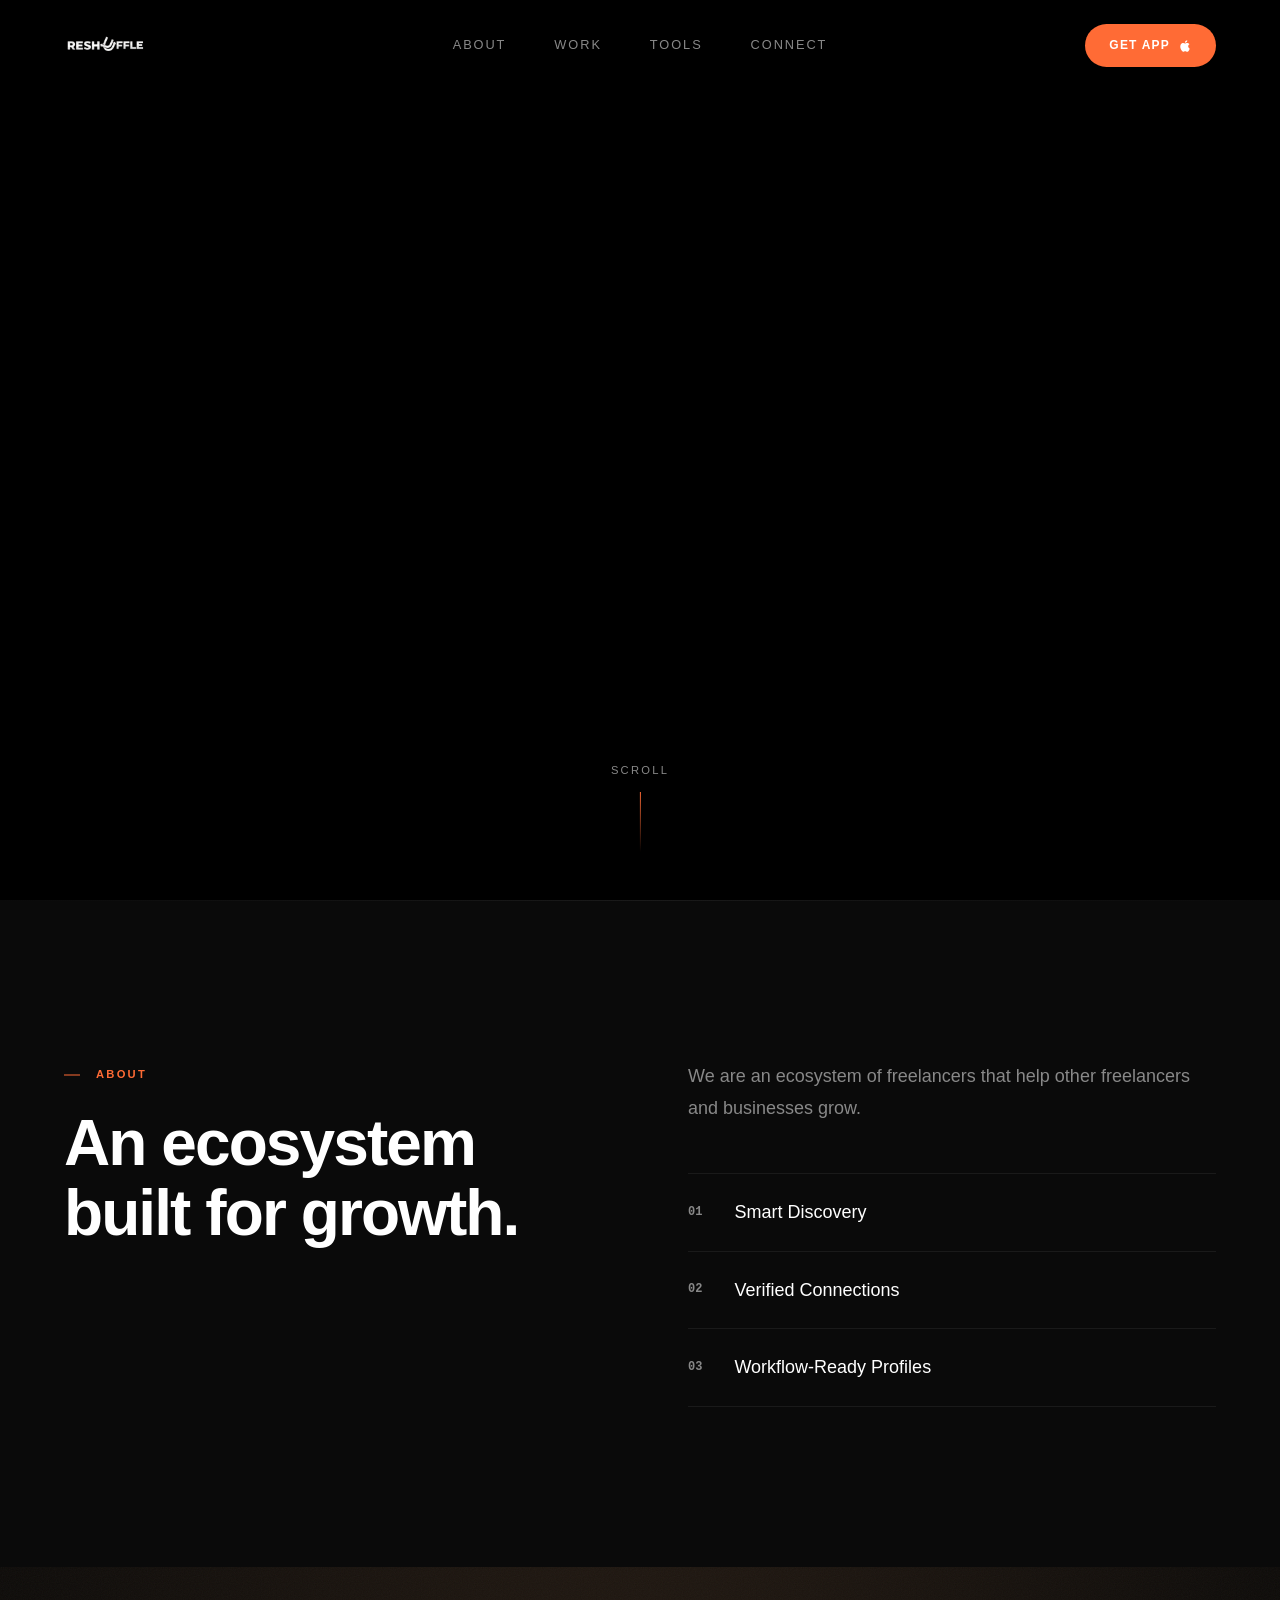
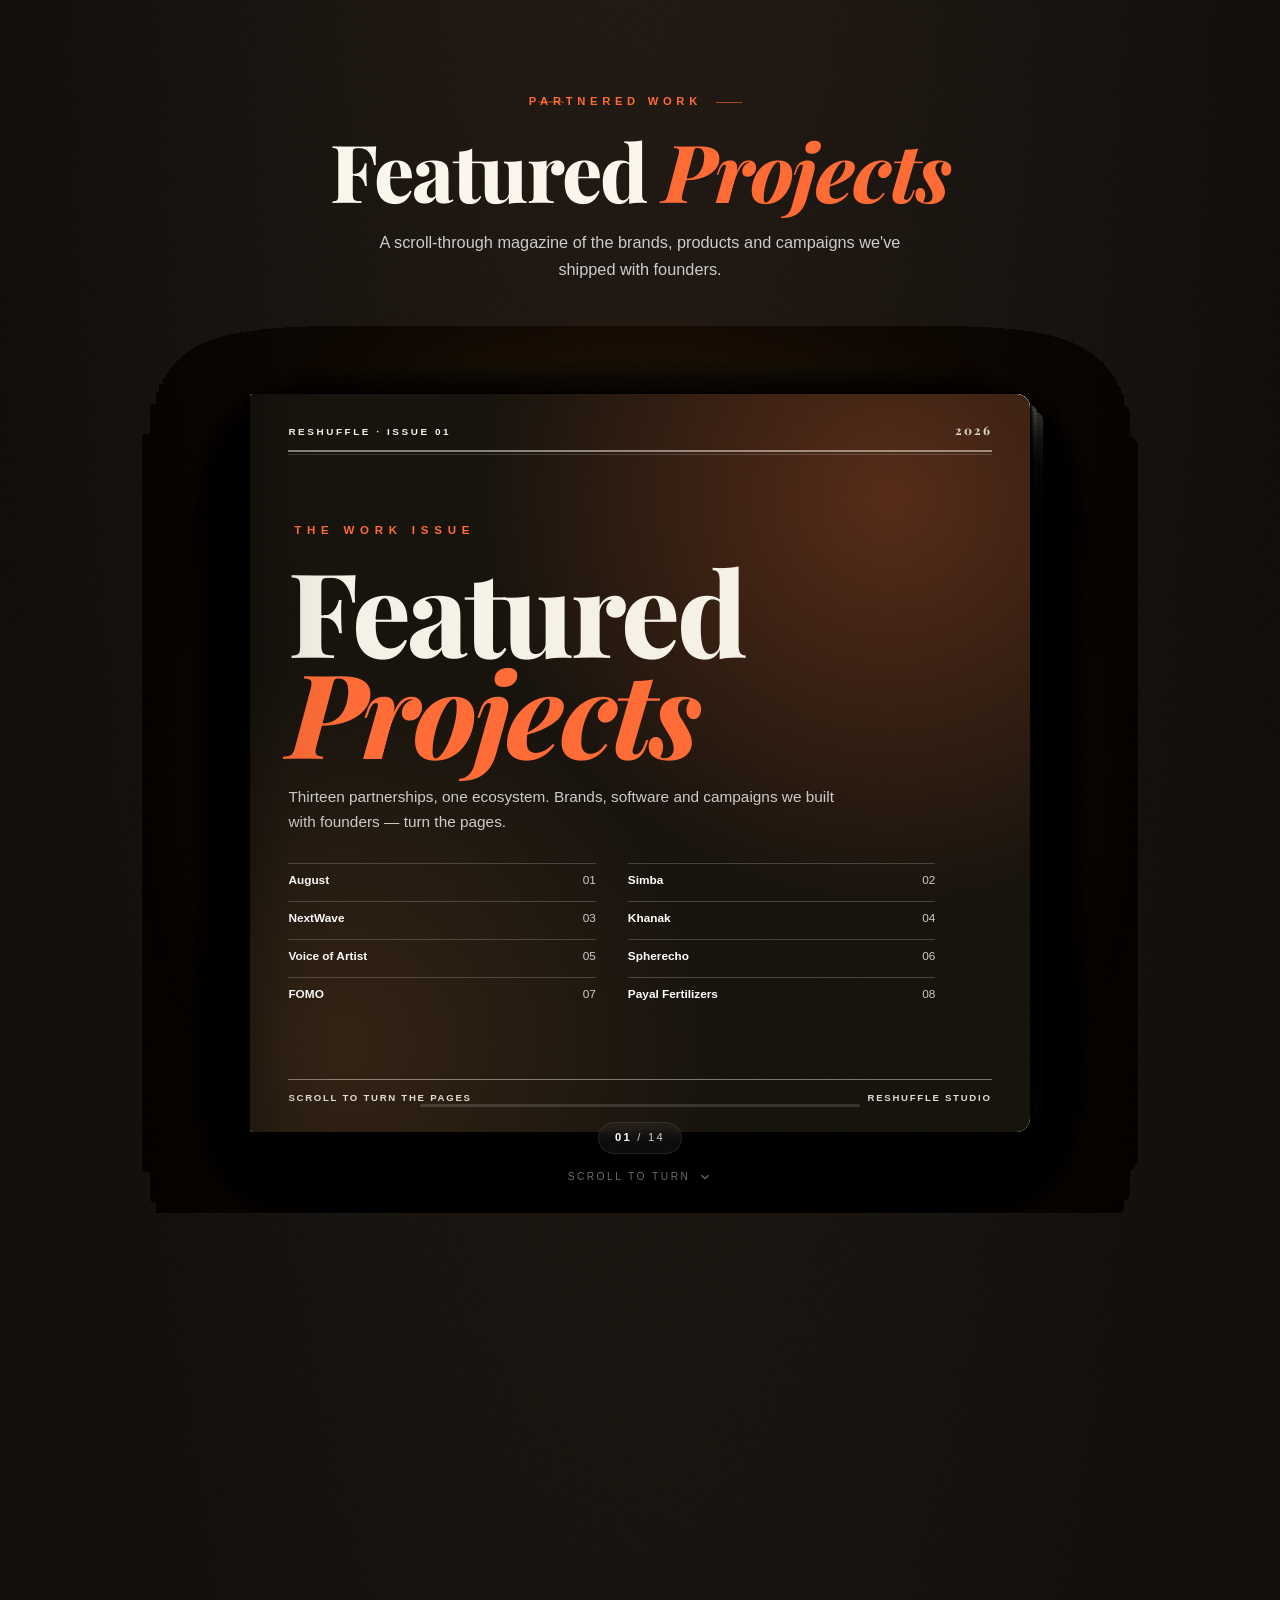
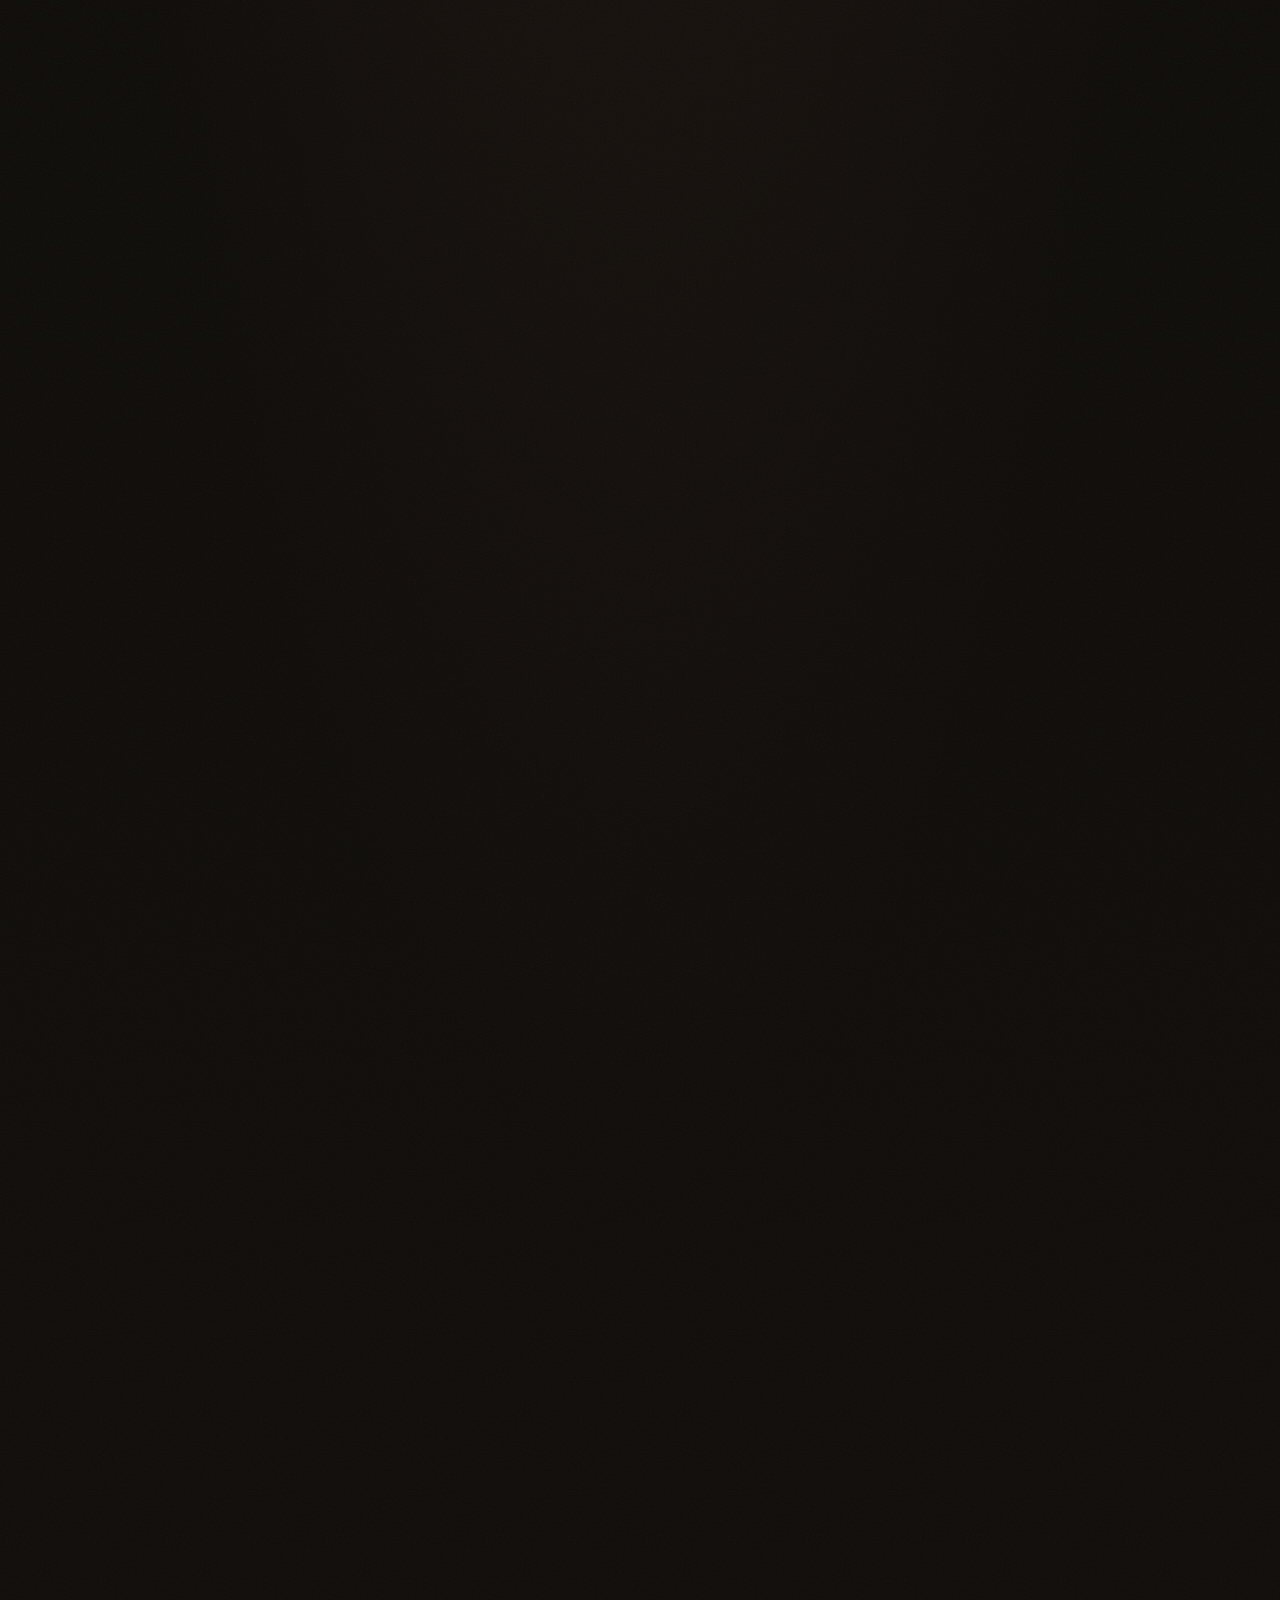
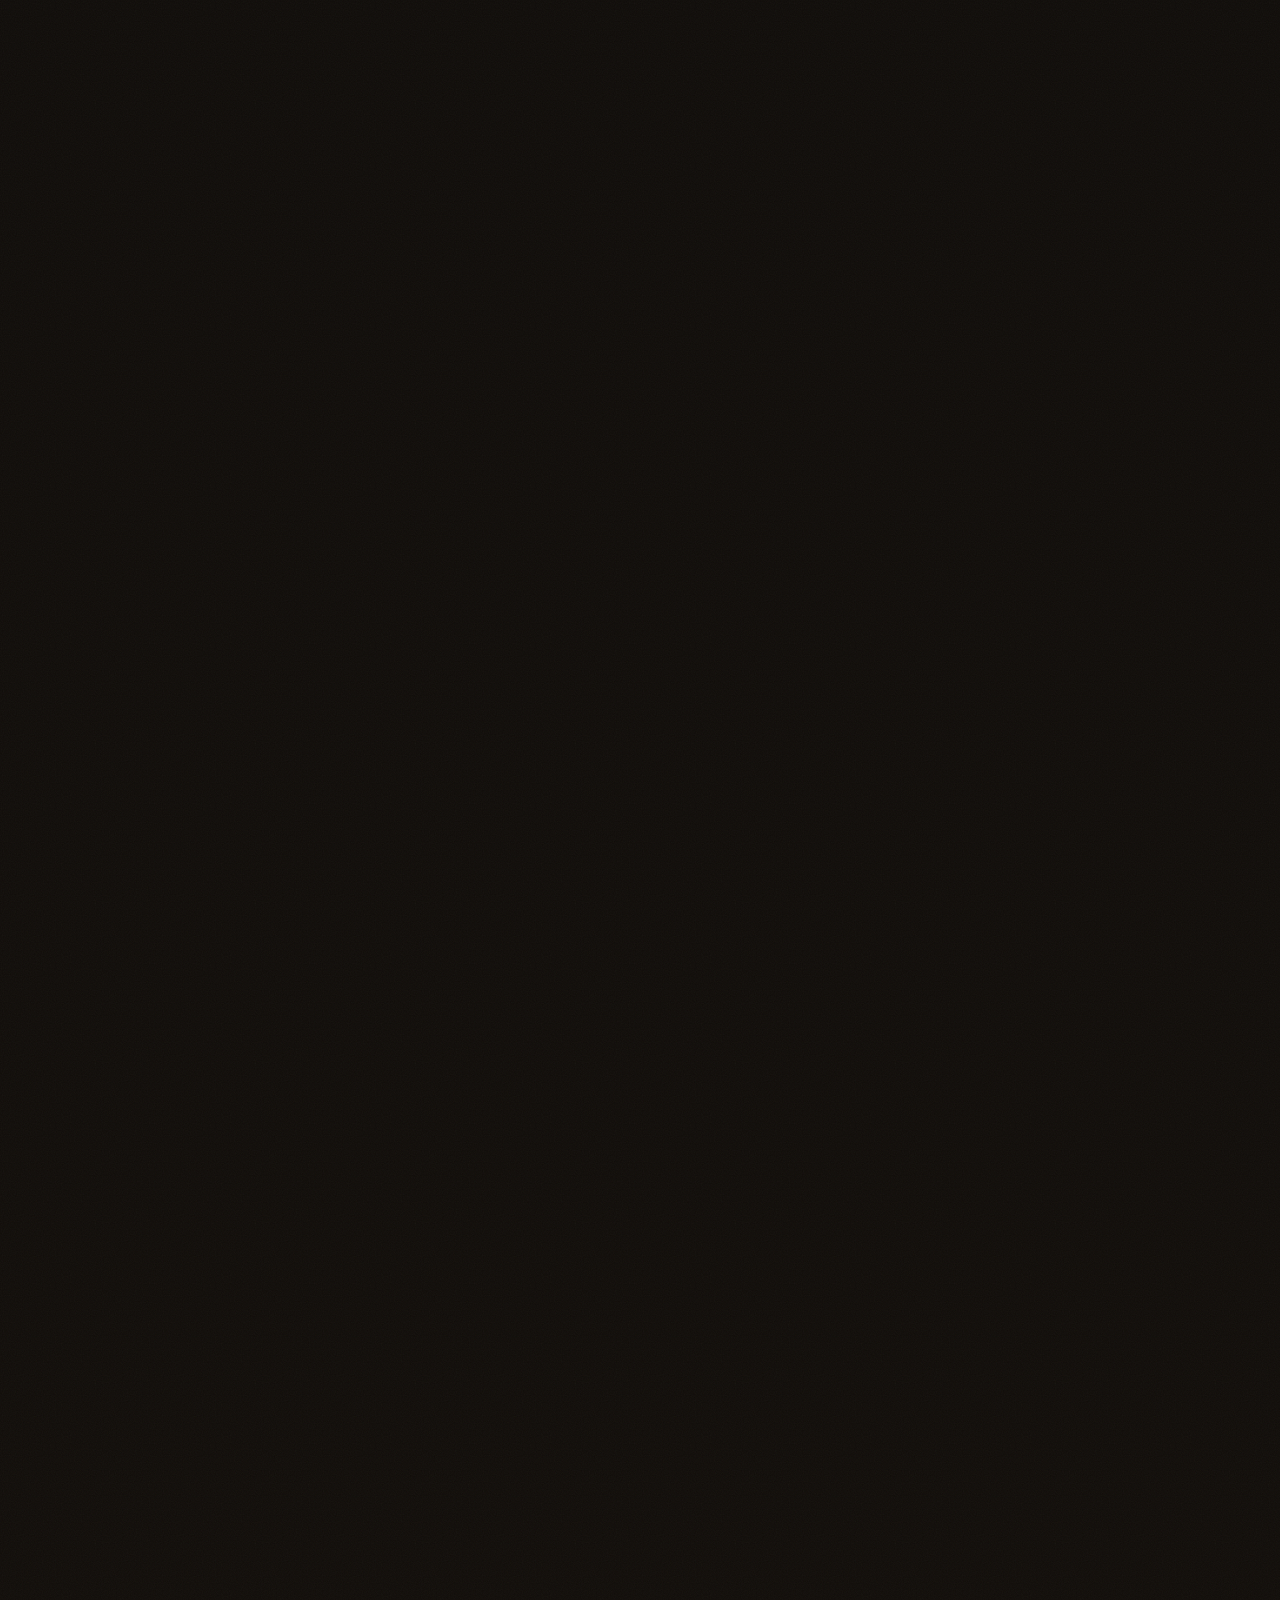
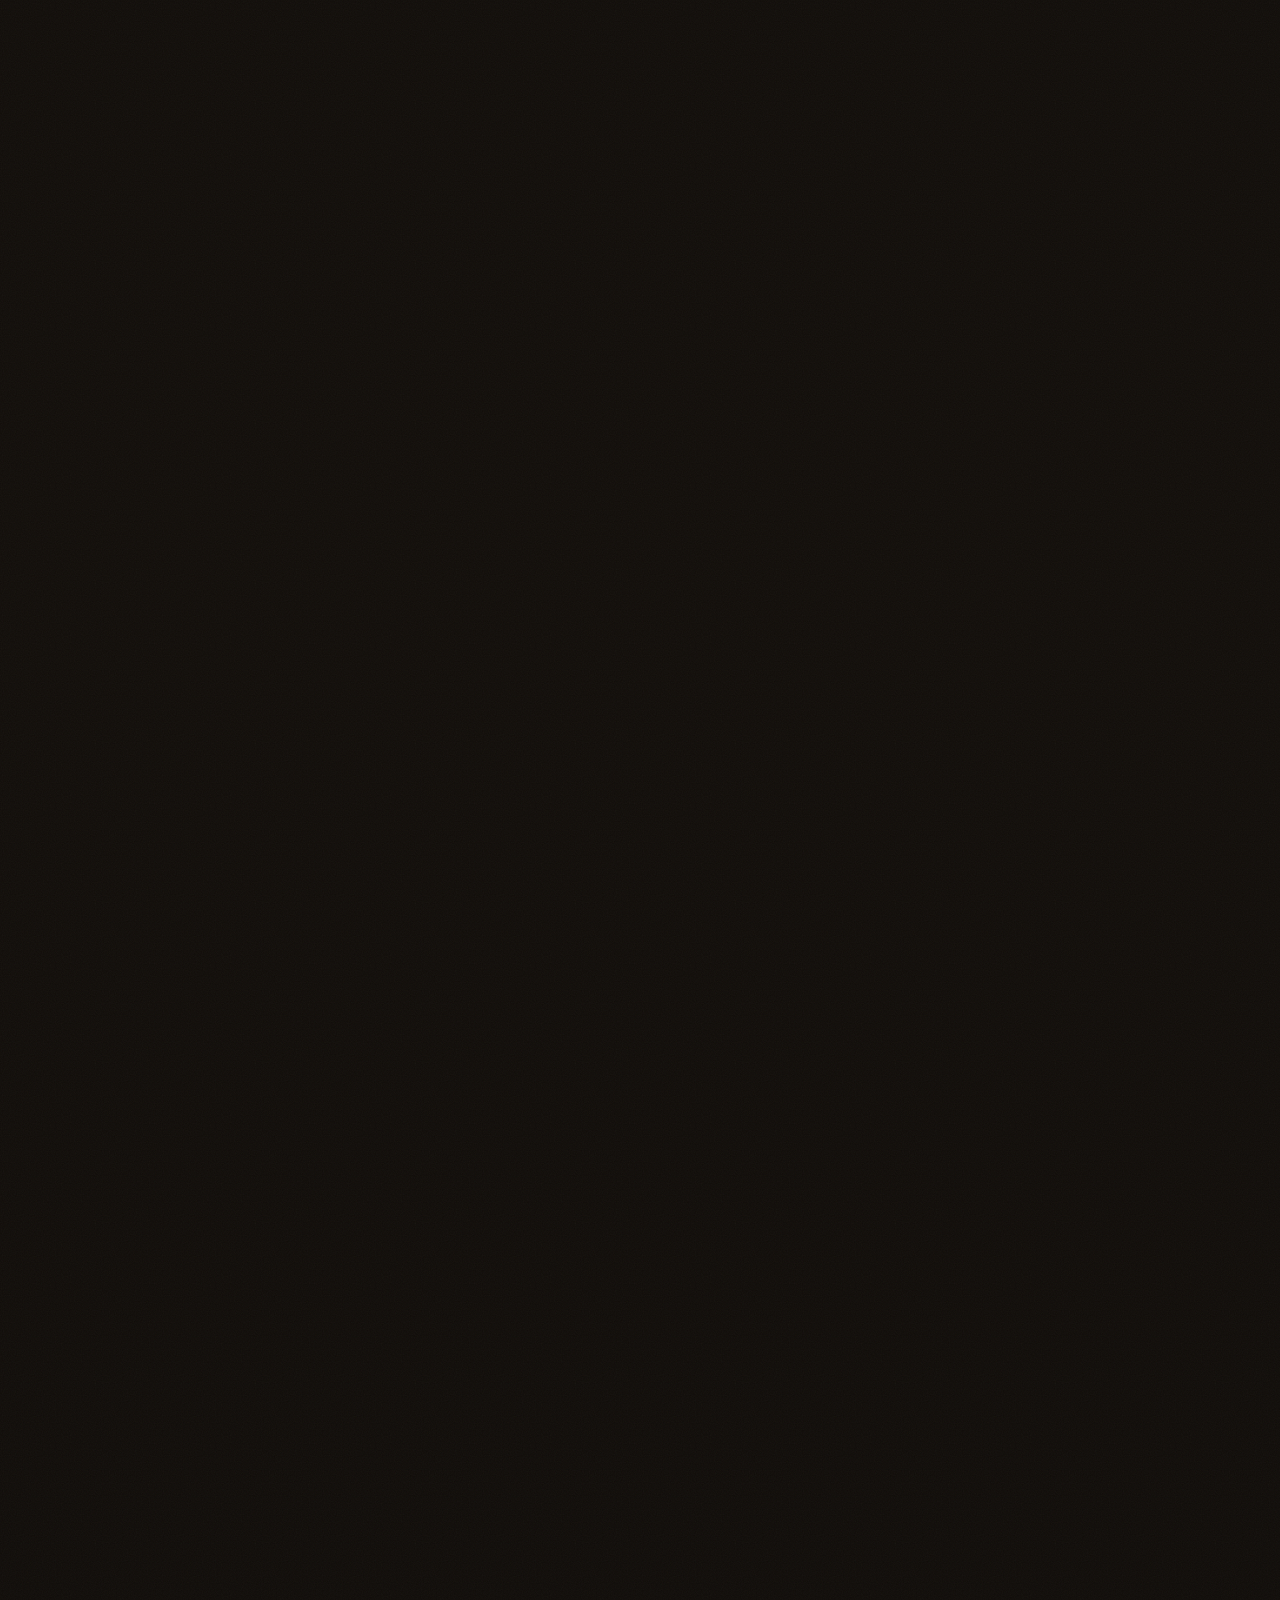
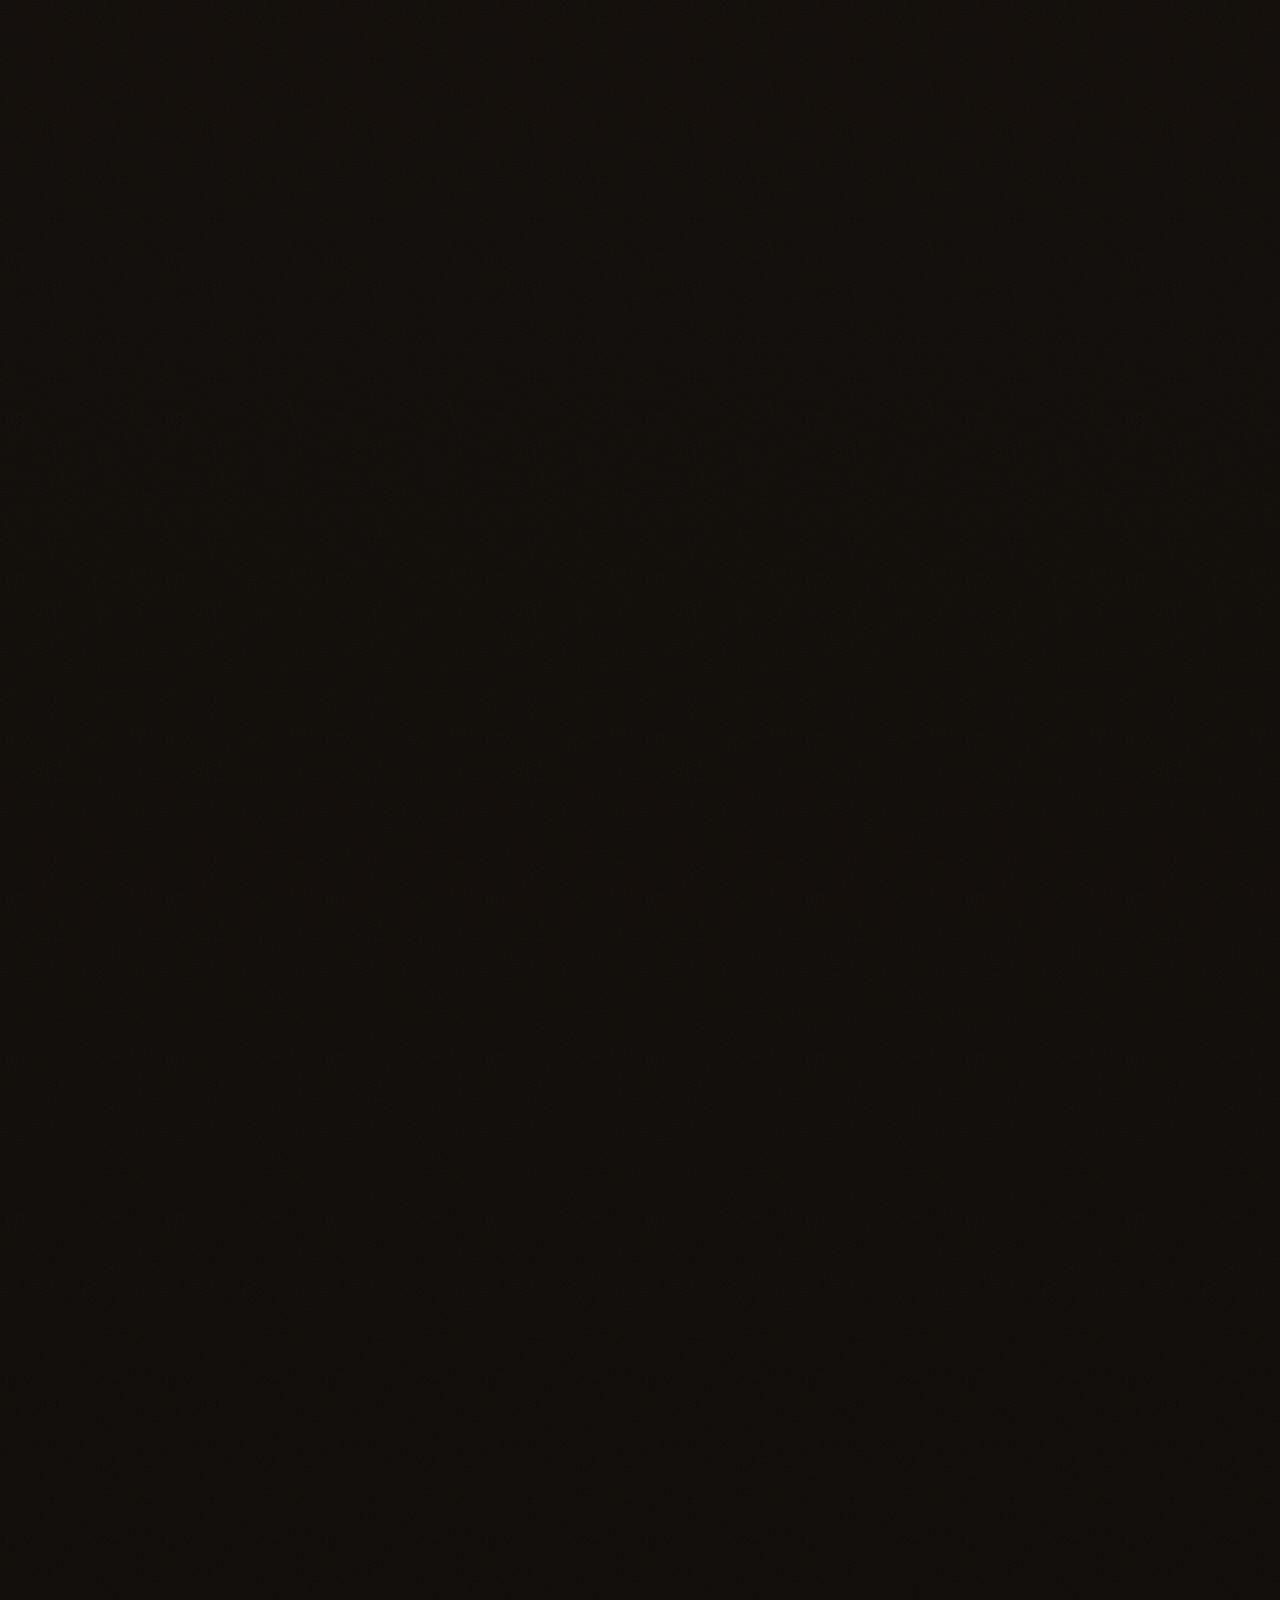
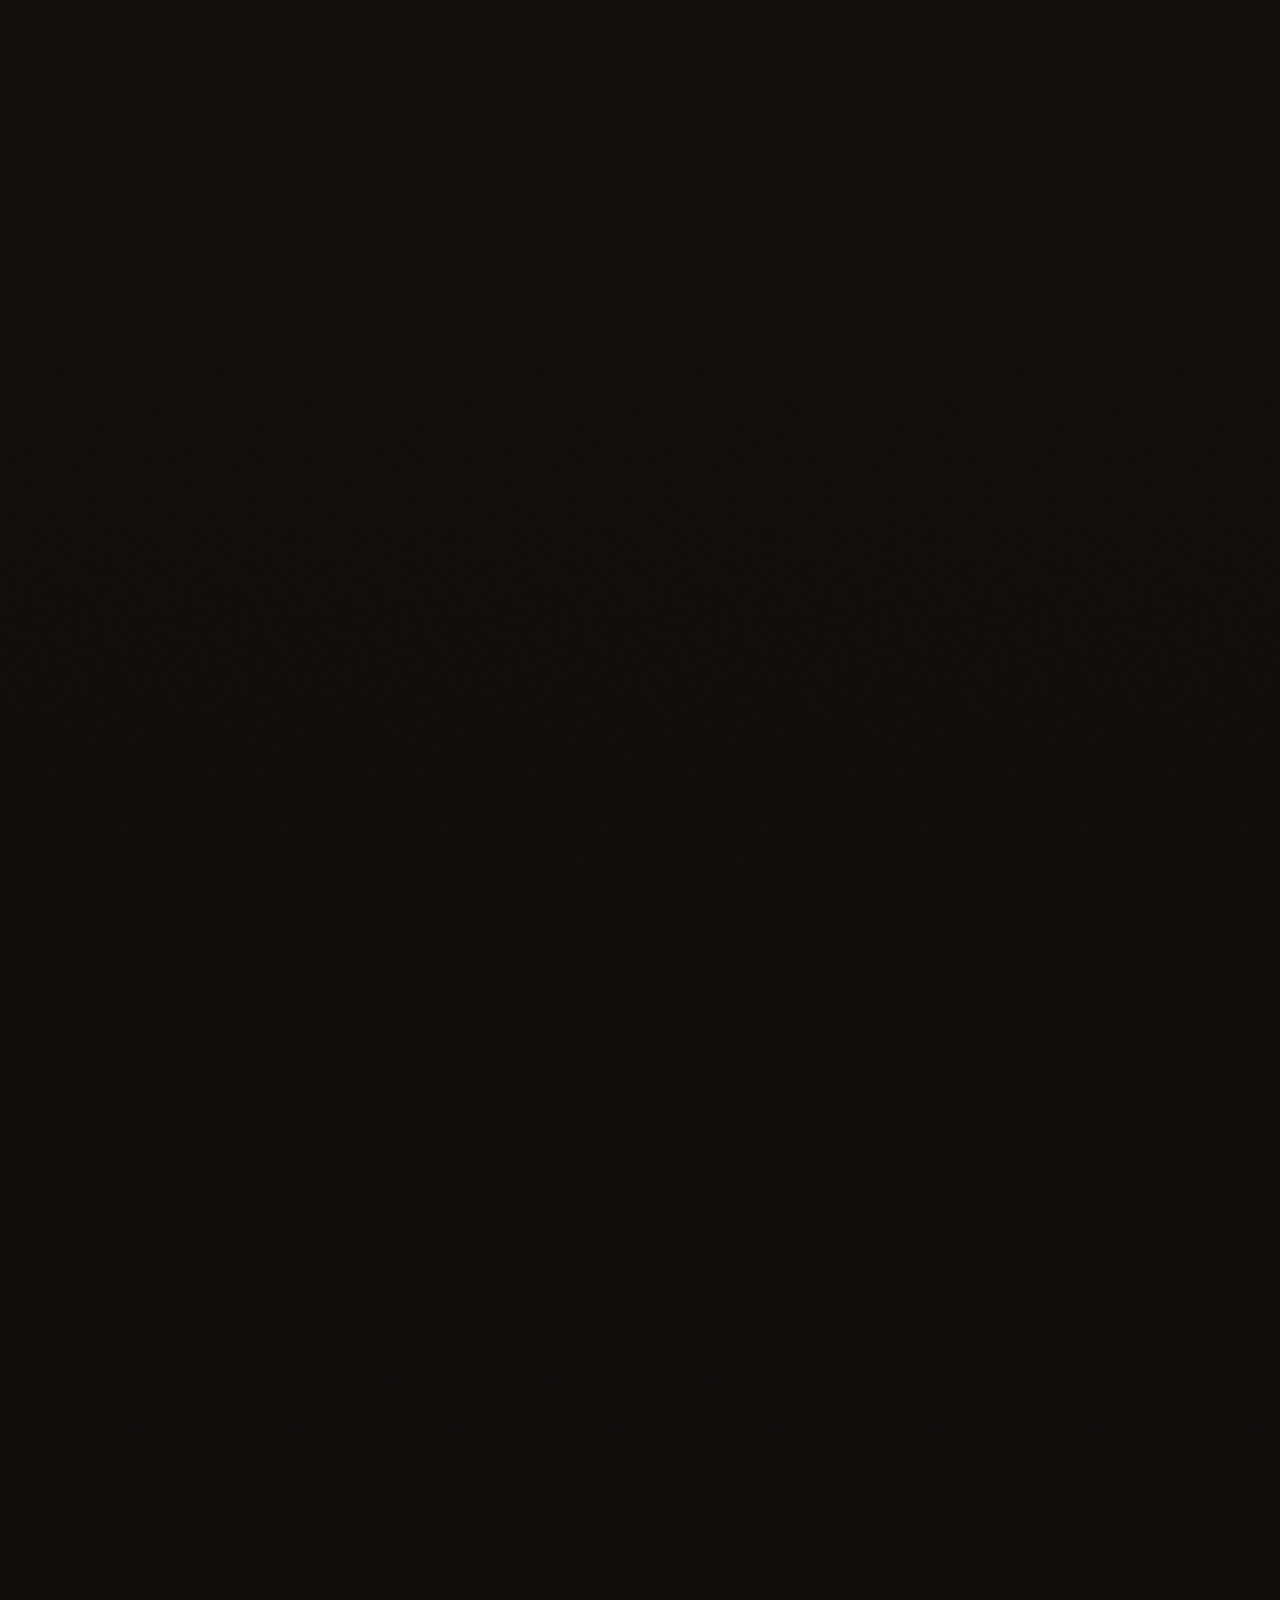
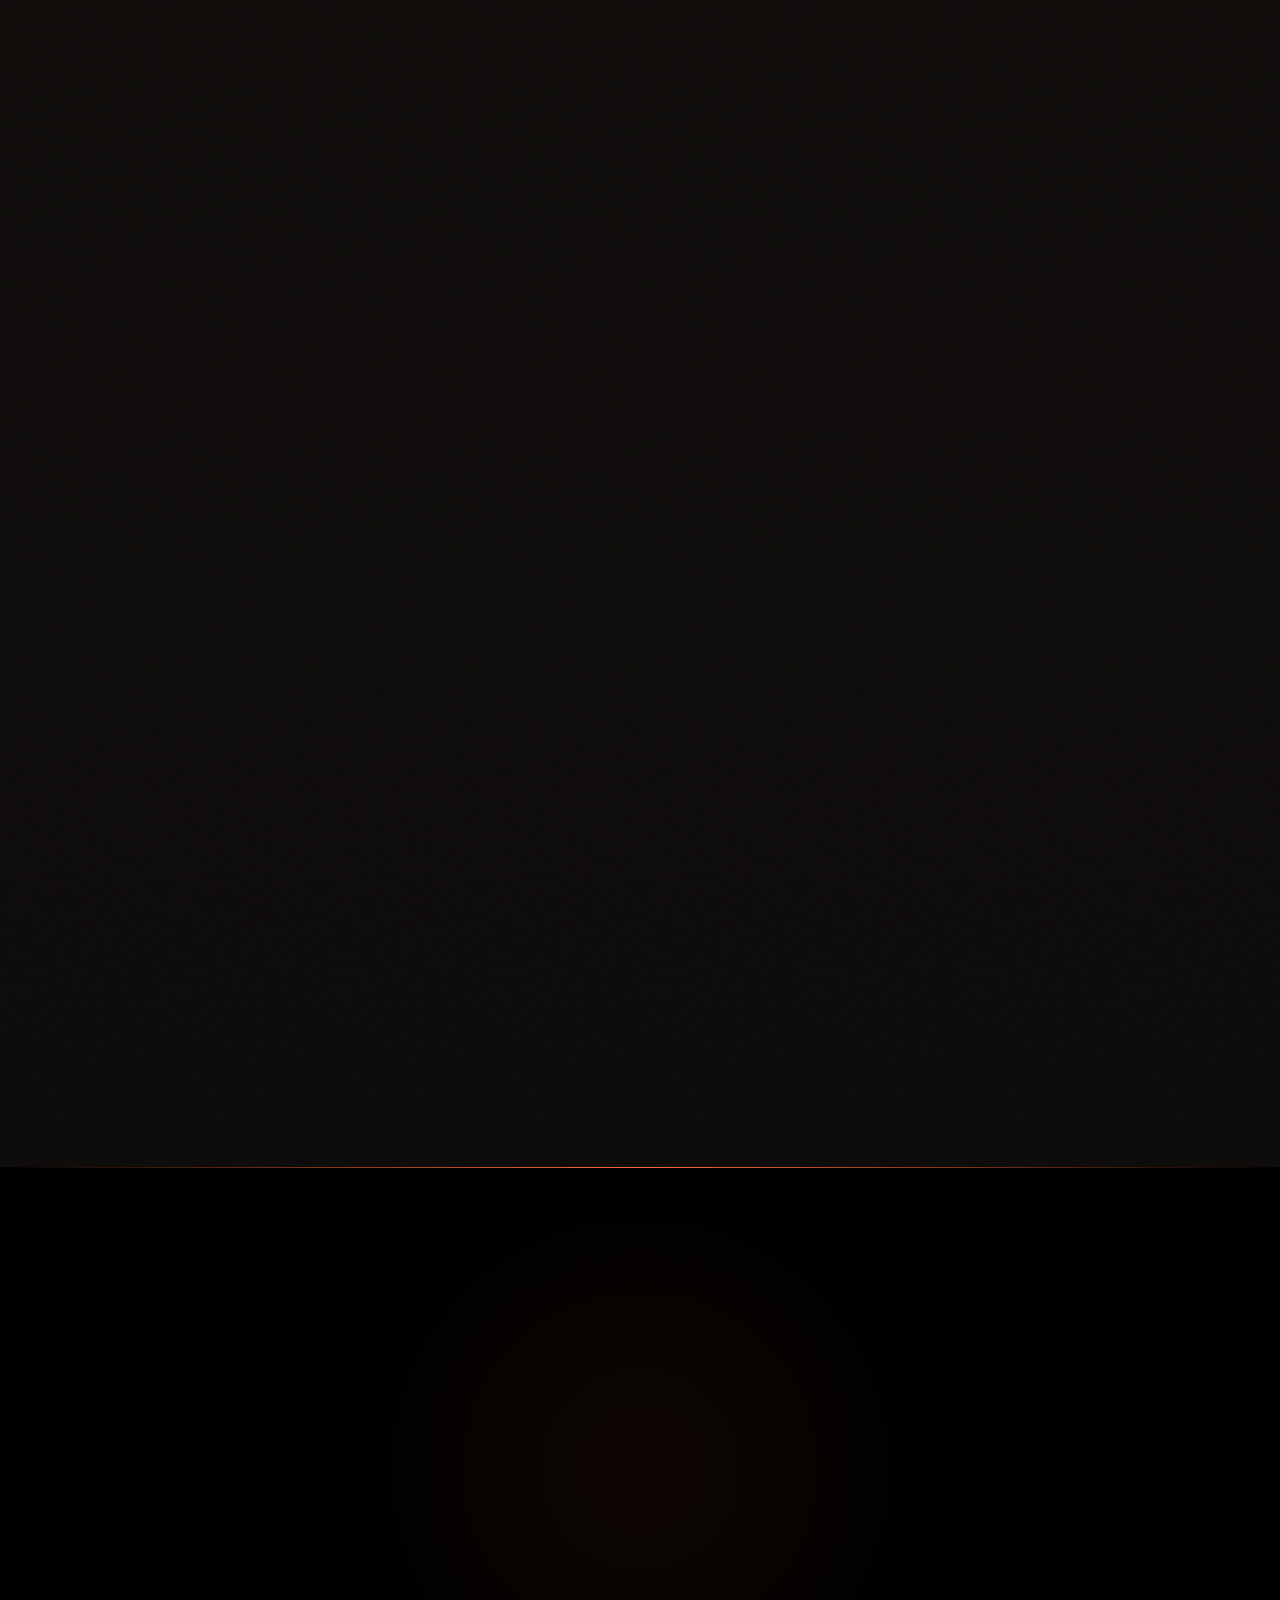
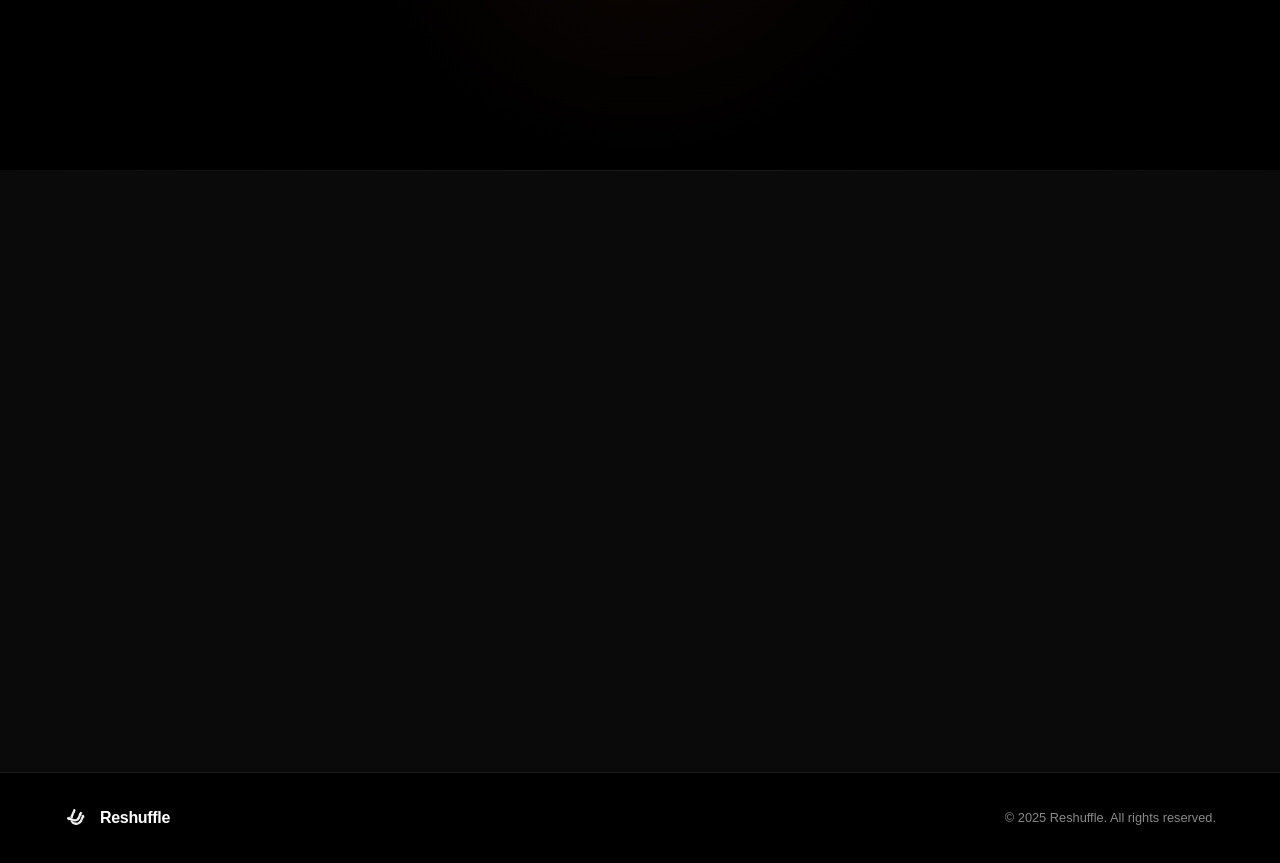
==== commit 182900b1: "Redesign magazine pages as art-paper editorial spreads Replace dark full-bleed layouts with cream-pa" ====
--- a/index.html
+++ b/index.html
@@ -40,7 +40,7 @@
     <link rel="preconnect" href="https://fonts.googleapis.com">
     <link rel="preconnect" href="https://fonts.gstatic.com" crossorigin>
     <link rel="stylesheet" href="https://fonts.googleapis.com/css2?family=Playfair+Display:ital,wght@0,700;0,800;1,700;1,800&display=swap">
-    <link rel="stylesheet" href="magazine.css">
+    <link rel="stylesheet" href="magazine.css?v=2">
 </head>
 <body>
     <!-- Navigation -->
@@ -133,19 +133,19 @@
         <div class="mag-stage">
             <div class="mag-book">
             <article class="mag-leaf" style="--accent:#FF6B35;--paper:#14110c;"><div class="leaf-face leaf-front"><div class="leaf-sheen"></div><div class="page cover"><header class="page-top"><span class="page-kicker">Reshuffle · Issue 01</span><span class="page-folio">2026</span></header><div class="cover-mid"><span class="cover-issue">The Work Issue</span><h1 class="cover-title">Featured<br><em>Projects</em></h1><p class="cover-lede">Thirteen partnerships, one ecosystem. Brands, software and campaigns we built with founders — turn the pages.</p><div class="cover-index"><span><b>August</b>01</span><span><b>Simba</b>02</span><span><b>NextWave</b>03</span><span><b>Khanak</b>04</span><span><b>Voice of Artist</b>05</span><span><b>Spherecho</b>06</span><span><b>FOMO</b>07</span><span><b>Payal Fertilizers</b>08</span></div></div><footer class="page-bot"><span>Scroll to turn the pages</span><span>Reshuffle Studio</span></footer></div></div><div class="leaf-face leaf-back" style="background:#1a140d;"><div class="back-art"><div class="back-num" style="color:var(--orange);opacity:.4;">RE</div><div class="back-name">Reshuffle</div></div></div></article>
-            <article class="mag-leaf" style="--accent:#2f7d54;--paper:#0e1410;"><div class="leaf-face leaf-front"><div class="leaf-sheen"></div><div class="page editorial ed-hero"><div class="ed-grid g-aug"><a class="ed-tile" href="https://augustprojects.in" target="_blank" rel="noopener"><img src="assets/projects/august-hoarding-4.jpg" alt="" loading="lazy"><span class="ed-tag">Hoarding</span><span class="visit-cue sm">augustprojects.in <svg viewBox="0 0 24 24" fill="none" stroke="currentColor" stroke-width="2.2"><path d="M7 17L17 7M17 7H7M17 7V17"/></svg></span></a><div class="ed-tile" data-zoom="assets/projects/silverstone-ad-1.jpg"><img src="assets/projects/silverstone-ad-1.jpg" alt="" loading="lazy"><span class="ed-tag">Press Ad</span></div><div class="ed-tile" data-zoom="assets/projects/waterlily-1.jpg"><img src="assets/projects/waterlily-1.jpg" alt="" loading="lazy"><span class="ed-tag">Brochure</span></div><div class="ed-tile" data-zoom="assets/projects/wl-broch-3.jpg"><img src="assets/projects/wl-broch-3.jpg" alt="" loading="lazy"><span class="ed-tag">Brochure</span></div><div class="ed-tile" data-zoom="assets/projects/wl-broch-7.jpg"><img src="assets/projects/wl-broch-7.jpg" alt="" loading="lazy"><span class="ed-tag">Render</span></div></div><div class="ed-scrim"></div><div class="ed-frame"><header class="ed-top"><span class="page-kicker">Featured Work · No.01</span><span class="page-folio">RESHUFFLE</span></header><span class="ed-vert">Real Estate · Full Brand World</span><div class="ed-foot"><span class="ed-num">01</span><div class="ed-text"><h3 class="ed-title">August</h3><span class="ed-sub">Real Estate · Full Brand World</span><p class="ed-blurb">Three plotting destinations, one brand world — identity, press, hoardings, brochures and a custom sales platform.</p><p class="ed-more"><a href="https://planpoint-webgpu.vercel.app/" target="_blank" rel="noopener">PlanPoint sales software <svg viewBox="0 0 24 24" fill="none" stroke="currentColor" stroke-width="2.2"><path d="M7 17L17 7M17 7H7M17 7V17"/></svg></a></p></div></div></div></div></div><div class="leaf-face leaf-back"><div class="back-art"><div class="back-num">01</div><div class="back-name">August</div></div></div></article>
-            <article class="mag-leaf" style="--accent:#e0902a;--paper:#171003;"><div class="leaf-face leaf-front"><div class="leaf-sheen"></div><div class="page editorial ed-letter"><div class="ed-grid g2"><a class="ed-tile" href="https://www.instagram.com/reels/DU0fOaUiGjc/" target="_blank" rel="noopener"><video src="assets/projects/simba-1.mp4" muted loop playsinline preload="metadata" poster="assets/projects/simba-poster1.jpg"></video><span class="ed-tag">Reel 01</span><span class="visit-cue sm">Watch <svg viewBox="0 0 24 24" fill="none" stroke="currentColor" stroke-width="2.2"><path d="M7 17L17 7M17 7H7M17 7V17"/></svg></span></a><a class="ed-tile" href="https://www.instagram.com/reels/DUiRaV9CAD7/" target="_blank" rel="noopener"><video src="assets/projects/simba-2.mp4" muted loop playsinline preload="metadata" poster="assets/projects/simba-poster2.jpg"></video><span class="ed-tag">Reel 02</span><span class="visit-cue sm">Watch <svg viewBox="0 0 24 24" fill="none" stroke="currentColor" stroke-width="2.2"><path d="M7 17L17 7M17 7H7M17 7V17"/></svg></span></a></div><div class="ed-scrim"></div><span class="ed-glyph" aria-hidden="true">S</span><span class="ed-vtitle">Simba</span><div class="ed-frame"><header class="ed-top"><span class="page-kicker">Featured Work · No.02</span><span class="page-folio">RESHUFFLE</span></header><div class="ed-foot"><span class="ed-num">02</span><div class="ed-text"><span class="ed-sub">Beer Brand · Experiential Marketing</span><p class="ed-blurb">A bold lager brought to life through high-energy reels and experience-led events with full on-ground coverage.</p></div></div></div></div></div><div class="leaf-face leaf-back"><div class="back-art"><div class="back-num">02</div><div class="back-name">Simba</div></div></div></article>
-            <article class="mag-leaf" style="--accent:#e8842a;--paper:#160f06;"><div class="leaf-face leaf-front"><div class="leaf-sheen"></div><div class="page editorial ed-masthead"><div class="ed-grid g3"><a class="ed-tile" href="https://www.instagram.com/reel/DKIATqQSa67/" target="_blank" rel="noopener"><video src="assets/projects/nextwave-1.mp4" muted loop playsinline preload="metadata" poster="assets/projects/nextwave-1-poster.jpg"></video><span class="ed-tag">Reel 01</span><span class="visit-cue sm">Watch <svg viewBox="0 0 24 24" fill="none" stroke="currentColor" stroke-width="2.2"><path d="M7 17L17 7M17 7H7M17 7V17"/></svg></span></a><a class="ed-tile" href="https://www.instagram.com/reel/DJE-OFLSDKU/" target="_blank" rel="noopener"><video src="assets/projects/nextwave-2.mp4" muted loop playsinline preload="metadata" poster="assets/projects/nextwave-2-poster.jpg"></video><span class="ed-tag">Reel 02</span><span class="visit-cue sm">Watch <svg viewBox="0 0 24 24" fill="none" stroke="currentColor" stroke-width="2.2"><path d="M7 17L17 7M17 7H7M17 7V17"/></svg></span></a><a class="ed-tile" href="https://www.instagram.com/reel/DI37tfjvJw6/" target="_blank" rel="noopener"><video src="assets/projects/nextwave-3.mp4" muted loop playsinline preload="metadata" poster="assets/projects/nextwave-3-poster.jpg"></video><span class="ed-tag">Reel 03</span><span class="visit-cue sm">Watch <svg viewBox="0 0 24 24" fill="none" stroke="currentColor" stroke-width="2.2"><path d="M7 17L17 7M17 7H7M17 7V17"/></svg></span></a></div><div class="ed-scrim"></div><div class="ed-frame"><header class="ed-top"><span class="page-kicker">Featured Work · No.03</span><span class="page-folio">RESHUFFLE</span></header><span class="ed-vert">Raipur Streetwear Store</span><div class="ed-foot"><span class="ed-num">03</span><div class="ed-text"><h3 class="ed-title">NextWave</h3><span class="ed-sub">Raipur Streetwear Store</span><p class="ed-blurb">A streetwear store taken from zero online presence to a content-led digital brand.</p></div></div></div></div></div><div class="leaf-face leaf-back"><div class="back-art"><div class="back-num">03</div><div class="back-name">NextWave</div></div></div></article>
-            <article class="mag-leaf" style="--accent:#b07d3f;--paper:#16110a;"><div class="leaf-face leaf-front"><div class="leaf-sheen"></div><div class="page editorial ed-panel side-left"><div class="sp-media"><div class="ed-grid g2x2"><div class="ed-tile" data-zoom="assets/projects/knk-1.jpg"><img src="assets/projects/knk-1.jpg" alt="" loading="lazy"><span class="ed-tag">Cover</span></div><div class="ed-tile" data-zoom="assets/projects/knk-3.jpg"><img src="assets/projects/knk-3.jpg" alt="" loading="lazy"><span class="ed-tag">Identity</span></div><div class="ed-tile" data-zoom="assets/projects/knk-9.jpg"><img src="assets/projects/knk-9.jpg" alt="" loading="lazy"><span class="ed-tag">System</span></div><div class="ed-tile" data-zoom="assets/projects/knk-14.jpg"><img src="assets/projects/knk-14.jpg" alt="" loading="lazy"><span class="ed-tag">Apply</span></div></div></div><div class="sp-panel"><header class="ed-top"><span class="page-kicker">Featured Work · No.04</span><span class="page-folio">RESHUFFLE</span></header><span class="ed-vert">Branding · Identity Deck</span><div class="sp-body"><div class="ed-foot"><span class="ed-num">04</span><div class="ed-text"><h3 class="ed-title">Khanak</h3><span class="ed-sub">Branding · Identity Deck</span><p class="ed-blurb">An earthy, considered identity — logo, palette, type and a full applied brand system, delivered as a complete deck.</p></div></div></div></div></div></div><div class="leaf-face leaf-back"><div class="back-art"><div class="back-num">04</div><div class="back-name">Khanak</div></div></div></article>
-            <article class="mag-leaf" style="--accent:#d8452f;--paper:#170a07;"><div class="leaf-face leaf-front"><div class="leaf-sheen"></div><div class="page editorial ed-hero"><div class="ed-canvas shot"><img class="shot" src="assets/projects/voa.jpeg" alt="" loading="lazy"></div><a class="ed-hero-link" href="https://www.voiceofartist.com/" target="_blank" rel="noopener"><span class="visit-cue">voiceofartist.com <svg viewBox="0 0 24 24" fill="none" stroke="currentColor" stroke-width="2.2"><path d="M7 17L17 7M17 7H7M17 7V17"/></svg></span></a><div class="ed-scrim"></div><div class="ed-frame"><header class="ed-top"><span class="page-kicker">Featured Work · No.05</span><span class="page-folio">RESHUFFLE</span></header><span class="ed-vert">Podcast OTT Platform</span><div class="ed-foot"><span class="ed-num">05</span><div class="ed-text"><h3 class="ed-title">Voice of Artist</h3><span class="ed-sub">Podcast OTT Platform</span><p class="ed-blurb">A YouTube podcast brand evolving into a full OTT platform — strategy, website and a dedicated social team.</p><p class="ed-more"><a href="https://www.youtube.com/@Voauniverse" target="_blank" rel="noopener">YouTube channel <svg viewBox="0 0 24 24" fill="none" stroke="currentColor" stroke-width="2.2"><path d="M7 17L17 7M17 7H7M17 7V17"/></svg></a></p></div></div></div></div></div><div class="leaf-face leaf-back"><div class="back-art"><div class="back-num">05</div><div class="back-name">V.O.A</div></div></div></article>
-            <article class="mag-leaf" style="--accent:#8a5fc0;--paper:#0f0a16;"><div class="leaf-face leaf-front"><div class="leaf-sheen"></div><div class="page editorial ed-letter"><div class="ed-canvas shot"><img class="shot" src="assets/projects/spherecho.jpeg" alt="" loading="lazy"></div><a class="ed-hero-link" href="https://www.spherechoproductions.com/" target="_blank" rel="noopener"><span class="visit-cue">spherechoproductions.com <svg viewBox="0 0 24 24" fill="none" stroke="currentColor" stroke-width="2.2"><path d="M7 17L17 7M17 7H7M17 7V17"/></svg></span></a><div class="ed-scrim"></div><span class="ed-glyph" aria-hidden="true">S</span><span class="ed-vtitle">Spherecho</span><div class="ed-frame"><header class="ed-top"><span class="page-kicker">Featured Work · No.06</span><span class="page-folio">RESHUFFLE</span></header><div class="ed-foot"><span class="ed-num">06</span><div class="ed-text"><span class="ed-sub">Production Company</span><p class="ed-blurb">A creative production house given a sharper identity and a professional digital home.</p></div></div></div></div></div><div class="leaf-face leaf-back"><div class="back-art"><div class="back-num">06</div><div class="back-name">Spherecho</div></div></div></article>
-            <article class="mag-leaf" style="--accent:#3a82c4;--paper:#080f16;"><div class="leaf-face leaf-front"><div class="leaf-sheen"></div><div class="page editorial ed-panel side-right"><div class="sp-panel"><header class="ed-top"><span class="page-kicker">Featured Work · No.07</span><span class="page-folio">RESHUFFLE</span></header><span class="ed-vert">For One Media Office · Agency</span><div class="sp-body"><div class="ed-foot"><span class="ed-num">07</span><div class="ed-text"><h3 class="ed-title">FOMO</h3><span class="ed-sub">For One Media Office · Agency</span><p class="ed-blurb">A creative agency scaled with full end-to-end web and app delivery for its clients.</p></div></div></div></div><div class="sp-media"><div class="ed-grid g2"><a class="ed-tile shot" href="https://sahaj-agro-web.vercel.app/" target="_blank" rel="noopener"><img class="shot" src="assets/projects/sahaj.jpeg" alt="" loading="lazy"><span class="ed-tag">Sahaj Agro</span><span class="visit-cue sm">sahaj-agro-web.vercel.app <svg viewBox="0 0 24 24" fill="none" stroke="currentColor" stroke-width="2.2"><path d="M7 17L17 7M17 7H7M17 7V17"/></svg></span></a><a class="ed-tile shot" href="https://ensol-mocha.vercel.app/" target="_blank" rel="noopener"><img class="shot" src="assets/projects/ensol.jpeg" alt="" loading="lazy"><span class="ed-tag">Ensol</span><span class="visit-cue sm">ensol-mocha.vercel.app <svg viewBox="0 0 24 24" fill="none" stroke="currentColor" stroke-width="2.2"><path d="M7 17L17 7M17 7H7M17 7V17"/></svg></span></a></div></div></div></div><div class="leaf-face leaf-back"><div class="back-art"><div class="back-num">07</div><div class="back-name">FOMO</div></div></div></article>
-            <article class="mag-leaf" style="--accent:#339963;--paper:#0a1410;"><div class="leaf-face leaf-front"><div class="leaf-sheen"></div><div class="page editorial ed-masthead"><div class="ed-canvas shot"><img class="shot" src="assets/projects/fertiflow.jpeg" alt="" loading="lazy"></div><a class="ed-hero-link" href="https://retail-management-system-6o3k.onrender.com/" target="_blank" rel="noopener"><span class="visit-cue">FertiFlow live <svg viewBox="0 0 24 24" fill="none" stroke="currentColor" stroke-width="2.2"><path d="M7 17L17 7M17 7H7M17 7V17"/></svg></span></a><div class="ed-scrim"></div><div class="ed-frame"><header class="ed-top"><span class="page-kicker">Featured Work · No.08</span><span class="page-folio">RESHUFFLE</span></header><span class="ed-vert">₹10 Cr+ Distributor · FertiFlow</span><div class="ed-foot"><span class="ed-num">08</span><div class="ed-text"><h3 class="ed-title">Payal Fertilizers</h3><span class="ed-sub">₹10 Cr+ Distributor · FertiFlow</span><p class="ed-blurb">A ₹10 Cr+ distributor moved off paper onto the FertiFlow digital ecosystem — inventory, sales and live tracking.</p><p class="ed-more"><a href="https://www.instagram.com/ferti.flow/?hl=de" target="_blank" rel="noopener">Instagram <svg viewBox="0 0 24 24" fill="none" stroke="currentColor" stroke-width="2.2"><path d="M7 17L17 7M17 7H7M17 7V17"/></svg></a></p></div></div></div></div></div><div class="leaf-face leaf-back"><div class="back-art"><div class="back-num">08</div><div class="back-name">FertiFlow</div></div></div></article>
-            <article class="mag-leaf" style="--accent:#cf6f3c;--paper:#160d07;"><div class="leaf-face leaf-front"><div class="leaf-sheen"></div><div class="page editorial ed-hero"><div class="ed-canvas shot"><img class="shot" src="assets/projects/stockfmcg.jpeg" alt="" loading="lazy"></div><a class="ed-hero-link" href="https://fmcg-beige.vercel.app/login" target="_blank" rel="noopener"><span class="visit-cue">Stock FMCG live <svg viewBox="0 0 24 24" fill="none" stroke="currentColor" stroke-width="2.2"><path d="M7 17L17 7M17 7H7M17 7V17"/></svg></span></a><div class="ed-scrim"></div><div class="ed-frame"><header class="ed-top"><span class="page-kicker">Featured Work · No.09</span><span class="page-folio">RESHUFFLE</span></header><span class="ed-vert">FMCG Inventory Management</span><div class="ed-foot"><span class="ed-num">09</span><div class="ed-text"><h3 class="ed-title">Stock FMCG</h3><span class="ed-sub">FMCG Inventory Management</span><p class="ed-blurb">Paper-based distribution replaced with real-time inventory, sales dashboards and automated insights.</p><p class="ed-more"><a href="https://www.instagram.com/stock.fmcg/?hl=de" target="_blank" rel="noopener">Instagram <svg viewBox="0 0 24 24" fill="none" stroke="currentColor" stroke-width="2.2"><path d="M7 17L17 7M17 7H7M17 7V17"/></svg></a></p></div></div></div></div></div><div class="leaf-face leaf-back"><div class="back-art"><div class="back-num">09</div><div class="back-name">Stock FMCG</div></div></div></article>
-            <article class="mag-leaf" style="--accent:#3a8fc4;--paper:#081016;"><div class="leaf-face leaf-front"><div class="leaf-sheen"></div><div class="page editorial ed-panel side-left"><div class="sp-media"><div class="ed-canvas shot"><img class="shot" src="assets/projects/dairyflow.jpeg" alt="" loading="lazy"></div><a class="ed-hero-link" href="https://dairyflow.rajdarshanfarms.com/" target="_blank" rel="noopener"><span class="visit-cue">dairyflow.rajdarshanfarms.com <svg viewBox="0 0 24 24" fill="none" stroke="currentColor" stroke-width="2.2"><path d="M7 17L17 7M17 7H7M17 7V17"/></svg></span></a></div><div class="sp-panel"><header class="ed-top"><span class="page-kicker">Featured Work · No.10</span><span class="page-folio">RESHUFFLE</span></header><span class="ed-vert">Dairy Operations System</span><div class="sp-body"><div class="ed-foot"><span class="ed-num">10</span><div class="ed-text"><h3 class="ed-title">DairyFlow</h3><span class="ed-sub">Dairy Operations System</span><p class="ed-blurb">Manual dairy records replaced by a mobile-first system with live tracking and an analytics admin panel.</p><p class="ed-more"><a href="https://www.instagram.com/dairyflow._/?hl=de" target="_blank" rel="noopener">Instagram <svg viewBox="0 0 24 24" fill="none" stroke="currentColor" stroke-width="2.2"><path d="M7 17L17 7M17 7H7M17 7V17"/></svg></a></p></div></div></div></div></div></div><div class="leaf-face leaf-back"><div class="back-art"><div class="back-num">10</div><div class="back-name">DairyFlow</div></div></div></article>
-            <article class="mag-leaf" style="--accent:#c92b41;--paper:#16070a;"><div class="leaf-face leaf-front"><div class="leaf-sheen"></div><div class="page editorial ed-letter"><div class="ed-canvas shot"><img class="shot" src="assets/projects/testingmelodies.jpeg" alt="" loading="lazy"></div><a class="ed-hero-link" href="https://www.testingmelodies.com/" target="_blank" rel="noopener"><span class="visit-cue">testingmelodies.com <svg viewBox="0 0 24 24" fill="none" stroke="currentColor" stroke-width="2.2"><path d="M7 17L17 7M17 7H7M17 7V17"/></svg></span></a><div class="ed-scrim"></div><span class="ed-glyph" aria-hidden="true">T</span><span class="ed-vtitle">Testing Melodies</span><div class="ed-frame"><header class="ed-top"><span class="page-kicker">Featured Work · No.11</span><span class="page-folio">RESHUFFLE</span></header><div class="ed-foot"><span class="ed-num">11</span><div class="ed-text"><span class="ed-sub">Music Review & News Platform</span><p class="ed-blurb">A no-BS music-review platform — automation, website and a structured artist-outreach engine.</p></div></div></div></div></div><div class="leaf-face leaf-back"><div class="back-art"><div class="back-num">11</div><div class="back-name">T.M</div></div></div></article>
-            <article class="mag-leaf" style="--accent:#c08a36;--paper:#151006;"><div class="leaf-face leaf-front"><div class="leaf-sheen"></div><div class="page editorial ed-masthead"><div class="ed-canvas shot"><img class="shot" src="assets/projects/laxmi.jpeg" alt="" loading="lazy"></div><a class="ed-hero-link" href="https://laxmisales-seven.vercel.app/" target="_blank" rel="noopener"><span class="visit-cue">laxmisales-seven.vercel.app <svg viewBox="0 0 24 24" fill="none" stroke="currentColor" stroke-width="2.2"><path d="M7 17L17 7M17 7H7M17 7V17"/></svg></span></a><div class="ed-scrim"></div><div class="ed-frame"><header class="ed-top"><span class="page-kicker">Featured Work · No.12</span><span class="page-folio">RESHUFFLE</span></header><span class="ed-vert">Sales & Distribution</span><div class="ed-foot"><span class="ed-num">12</span><div class="ed-text"><h3 class="ed-title">Laxmi Sales</h3><span class="ed-sub">Sales & Distribution</span><p class="ed-blurb">A distribution business given its first modern website, product showcase and digital catalog.</p></div></div></div></div></div><div class="leaf-face leaf-back"><div class="back-art"><div class="back-num">12</div><div class="back-name">Laxmi</div></div></div></article>
-            <article class="mag-leaf" style="--accent:#4a6fc0;--paper:#080c16;"><div class="leaf-face leaf-front"><div class="leaf-sheen"></div><div class="page editorial ed-hero"><div class="ed-canvas shot"><img class="shot" src="assets/projects/lumos.jpeg" alt="" loading="lazy"></div><a class="ed-hero-link" href="https://lumos-leln.onrender.com/" target="_blank" rel="noopener"><span class="visit-cue">lumos-leln.onrender.com <svg viewBox="0 0 24 24" fill="none" stroke="currentColor" stroke-width="2.2"><path d="M7 17L17 7M17 7H7M17 7V17"/></svg></span></a><div class="ed-scrim"></div><div class="ed-frame"><header class="ed-top"><span class="page-kicker">Featured Work · No.13</span><span class="page-folio">RESHUFFLE</span></header><span class="ed-vert">Fake-News Detection Product</span><div class="ed-foot"><span class="ed-num">13</span><div class="ed-text"><h3 class="ed-title">Lumos</h3><span class="ed-sub">Fake-News Detection Product</span><p class="ed-blurb">A misinformation-detection passion project shaped into a B2B SaaS product with claim analysis and trust scores.</p></div></div></div></div></div><div class="leaf-face leaf-back"><div class="back-art"><div class="back-num">13</div><div class="back-name">Lumos</div></div></div></article>
+            <article class="mag-leaf" style="--accent:#2f7d54;"><div class="leaf-face leaf-front"><div class="leaf-sheen"></div><div class="page pp"><span class="pp-ghost">01</span><header class="page-top"><span class="page-kicker">Featured Work &middot; <b>No.01</b></span><span class="page-folio">RESHUFFLE</span></header><div class="pp-media m-aug"><div class="plate g-port" data-zoom="assets/projects/waterlily-1.jpg"><span class="p-tag">Brochure</span><span class="ph aport"><img src="assets/projects/waterlily-1.jpg" alt="Water Lily brochure cover" loading="lazy"></span><span class="plate-cap"><span><b>Water Lily</b> &middot; Brochure</span><span>Print</span></span></div><div class="plate g-press" data-zoom="assets/projects/silverstone-ad-1.jpg"><span class="p-tag">Press Ad</span><span class="ph apress"><img src="assets/projects/silverstone-ad-1.jpg" alt="Silverstone newspaper ad" loading="lazy"></span><span class="plate-cap"><span><b>Silverstone</b> &middot; Newspaper Ad</span><span>Print</span></span></div><div class="plate g-strip" data-zoom="assets/projects/august-hoarding-1.jpg"><span class="ph astrip"><img src="assets/projects/august-hoarding-1.jpg" alt="August site hoarding" loading="lazy"></span><span class="plate-cap"><span><b>Hoarding</b> &middot; Site display</span><span>OOH</span></span></div></div><div class="pp-lede"><div class="lede-l"><h3 class="pp-title">August</h3><span class="pp-chip">Real Estate &middot; Full Brand World</span></div><div class="lede-r"><p class="pp-blurb">Three plotting destinations, one brand world &mdash; identity, press, hoardings, brochures and a custom sales platform.</p><div class="page-links"><a class="page-link" href="https://augustprojects.in" target="_blank" rel="noopener">augustprojects.in <svg viewBox="0 0 24 24" fill="none" stroke="currentColor" stroke-width="2.2"><path d="M7 17L17 7M17 7H7M17 7V17"/></svg></a><a class="page-link" href="https://planpoint-webgpu.vercel.app/" target="_blank" rel="noopener">PlanPoint software <svg viewBox="0 0 24 24" fill="none" stroke="currentColor" stroke-width="2.2"><path d="M7 17L17 7M17 7H7M17 7V17"/></svg></a></div></div></div><footer class="page-bot"><span>Identity &middot; Press &middot; OOH &middot; Software</span><span class="accent">Page 01</span></footer></div></div><div class="leaf-face leaf-back"><div class="back-art"><div class="back-num">01</div><div class="back-name">August</div></div></div></article>
+            <article class="mag-leaf" style="--accent:#c4372b;"><div class="leaf-face leaf-front"><div class="leaf-sheen"></div><div class="page pp"><span class="pp-ghost bl">02</span><header class="page-top"><span class="page-kicker">Featured Work &middot; <b>No.02</b></span><span class="page-folio">RESHUFFLE</span></header><div class="pp-lede stack"><div class="lede-l"><h3 class="pp-title">Simba</h3><span class="pp-chip">Beer Brand &middot; Experiential Marketing</span></div><p class="pp-blurb">A bold lager brought to life through high-energy reels and experience-led events with full on-ground coverage.</p></div><div class="pp-media m-film"><a class="plate g-v1" href="https://www.instagram.com/reels/DU0fOaUiGjc/" target="_blank" rel="noopener"><span class="p-tag">Reel 01</span><span class="ph"><video src="assets/projects/simba-1.mp4" muted loop playsinline preload="metadata" poster="assets/projects/simba-poster1.jpg"></video><span class="visit-cue sm">Watch <svg viewBox="0 0 24 24" fill="none" stroke="currentColor" stroke-width="2.2"><path d="M7 17L17 7M17 7H7M17 7V17"/></svg></span></span><span class="plate-cap"><span><b>Launch night</b> &middot; Aftermovie</span><span>Instagram</span></span></a><span class="g-note">Shot, cut &amp; shipped &mdash; full event coverage</span><a class="plate g-v2 tilt-r" href="https://www.instagram.com/reels/DUiRaV9CAD7/" target="_blank" rel="noopener"><span class="p-tag">Reel 02</span><span class="ph a169"><video src="assets/projects/simba-2.mp4" muted loop playsinline preload="metadata" poster="assets/projects/simba-poster2.jpg"></video><span class="visit-cue sm">Watch <svg viewBox="0 0 24 24" fill="none" stroke="currentColor" stroke-width="2.2"><path d="M7 17L17 7M17 7H7M17 7V17"/></svg></span></span></a></div><footer class="page-bot"><span>Reels &middot; Events &middot; Coverage</span><span class="accent">Page 02</span></footer></div></div><div class="leaf-face leaf-back"><div class="back-art"><div class="back-num">02</div><div class="back-name">Simba</div></div></div></article>
+            <article class="mag-leaf" style="--accent:#e8842a;"><div class="leaf-face leaf-front"><div class="leaf-sheen"></div><div class="page pp"><span class="pp-ghost">03</span><header class="page-top"><span class="page-kicker">Featured Work &middot; <b>No.03</b></span><span class="page-folio">RESHUFFLE</span></header><div class="pp-lede"><div class="lede-l"><h3 class="pp-title">Next<em>Wave</em></h3><span class="pp-chip">Raipur Streetwear Store</span></div><div class="lede-r"><p class="pp-blurb">A streetwear store taken from zero online presence to a content-led digital brand &mdash; drops, fits and store energy on a weekly cadence.</p></div></div><div class="pp-media m-trio"><a class="plate" href="https://www.instagram.com/reel/DKIATqQSa67/" target="_blank" rel="noopener"><span class="p-tag">Reel 01</span><span class="ph a43"><video src="assets/projects/nextwave-1.mp4" muted loop playsinline preload="metadata" poster="assets/projects/nextwave-1-poster.jpg"></video><span class="visit-cue sm">Watch <svg viewBox="0 0 24 24" fill="none" stroke="currentColor" stroke-width="2.2"><path d="M7 17L17 7M17 7H7M17 7V17"/></svg></span></span><span class="plate-cap"><span><b>Store drop</b></span><span>IG</span></span></a><a class="plate" href="https://www.instagram.com/reel/DJE-OFLSDKU/" target="_blank" rel="noopener"><span class="p-tag">Reel 02</span><span class="ph a43"><video src="assets/projects/nextwave-2.mp4" muted loop playsinline preload="metadata" poster="assets/projects/nextwave-2-poster.jpg"></video><span class="visit-cue sm">Watch <svg viewBox="0 0 24 24" fill="none" stroke="currentColor" stroke-width="2.2"><path d="M7 17L17 7M17 7H7M17 7V17"/></svg></span></span><span class="plate-cap"><span><b>Fit check</b></span><span>IG</span></span></a><a class="plate" href="https://www.instagram.com/reel/DI37tfjvJw6/" target="_blank" rel="noopener"><span class="p-tag">Reel 03</span><span class="ph a43"><video src="assets/projects/nextwave-3.mp4" muted loop playsinline preload="metadata" poster="assets/projects/nextwave-3-poster.jpg"></video><span class="visit-cue sm">Watch <svg viewBox="0 0 24 24" fill="none" stroke="currentColor" stroke-width="2.2"><path d="M7 17L17 7M17 7H7M17 7V17"/></svg></span></span><span class="plate-cap"><span><b>Campaign</b></span><span>IG</span></span></a></div><footer class="page-bot"><span>Content &middot; Social &middot; Brand</span><span class="accent">Page 03</span></footer></div></div><div class="leaf-face leaf-back"><div class="back-art"><div class="back-num">03</div><div class="back-name">NextWave</div></div></div></article>
+            <article class="mag-leaf" style="--accent:#a5763a;"><div class="leaf-face leaf-front"><div class="leaf-sheen"></div><div class="page pp"><span class="pp-ghost bl">04</span><header class="page-top"><span class="page-kicker">Featured Work &middot; <b>No.04</b></span><span class="page-folio">RESHUFFLE</span></header><div class="pp-cols"><div class="pp-copy"><h3 class="pp-title">Khanak</h3><span class="pp-chip">Branding &middot; Identity Deck</span><p class="pp-blurb"><span class="dropcap">A</span>n earthy, considered identity &mdash; logo, palette, type and a full applied brand system, delivered as a complete deck. Tap any plate to zoom in.</p></div><div class="pp-media m-2x2"><div class="plate" data-zoom="assets/projects/knk-1.jpg"><span class="ph a169"><img src="assets/projects/knk-1.jpg" alt="Khanak brand deck &mdash; Cover" loading="lazy"></span><span class="plate-cap"><span><b>Cover</b></span><span>Deck</span></span></div><div class="plate" data-zoom="assets/projects/knk-3.jpg"><span class="ph a169"><img src="assets/projects/knk-3.jpg" alt="Khanak brand deck &mdash; Identity" loading="lazy"></span><span class="plate-cap"><span><b>Identity</b></span><span>Deck</span></span></div><div class="plate" data-zoom="assets/projects/knk-9.jpg"><span class="ph a169"><img src="assets/projects/knk-9.jpg" alt="Khanak brand deck &mdash; System" loading="lazy"></span><span class="plate-cap"><span><b>System</b></span><span>Deck</span></span></div><div class="plate" data-zoom="assets/projects/knk-14.jpg"><span class="ph a169"><img src="assets/projects/knk-14.jpg" alt="Khanak brand deck &mdash; Applied" loading="lazy"></span><span class="plate-cap"><span><b>Applied</b></span><span>Deck</span></span></div></div></div><footer class="page-bot"><span>Logo &middot; Palette &middot; Type &middot; System</span><span class="accent">Page 04</span></footer></div></div><div class="leaf-face leaf-back"><div class="back-art"><div class="back-num">04</div><div class="back-name">Khanak</div></div></div></article>
+            <article class="mag-leaf" style="--accent:#d8452f;"><div class="leaf-face leaf-front"><div class="leaf-sheen"></div><div class="page pp"><span class="pp-ghost">05</span><header class="page-top"><span class="page-kicker">Featured Work &middot; <b>No.05</b></span><span class="page-folio">RESHUFFLE</span></header><div class="pp-media"><a class="bf-link solo" href="https://www.voiceofartist.com/" target="_blank" rel="noopener"><span class="browser-frame"><span class="bf-bar"><i class="dot"></i><i class="dot"></i><i class="dot"></i><em class="bf-url">voiceofartist.com</em></span><span class="bf-shot"><img src="assets/projects/voa.jpeg" alt="Voice of Artist website" loading="lazy"></span></span><span class="visit-cue">voiceofartist.com <svg viewBox="0 0 24 24" fill="none" stroke="currentColor" stroke-width="2.2"><path d="M7 17L17 7M17 7H7M17 7V17"/></svg></span></a></div><div class="pp-lede"><div class="lede-l"><h3 class="pp-title">Voice of <em>Artist</em></h3><span class="pp-chip">Podcast OTT Platform</span></div><div class="lede-r"><p class="pp-blurb">A YouTube podcast brand evolving into a full OTT platform &mdash; strategy, website and a dedicated social team.</p><div class="page-links"><a class="page-link" href="https://www.voiceofartist.com/" target="_blank" rel="noopener">Visit site <svg viewBox="0 0 24 24" fill="none" stroke="currentColor" stroke-width="2.2"><path d="M7 17L17 7M17 7H7M17 7V17"/></svg></a><a class="page-link" href="https://www.youtube.com/@Voauniverse" target="_blank" rel="noopener">YouTube <svg viewBox="0 0 24 24" fill="none" stroke="currentColor" stroke-width="2.2"><path d="M7 17L17 7M17 7H7M17 7V17"/></svg></a></div></div></div><footer class="page-bot"><span>Strategy &middot; Web &middot; Social</span><span class="accent">Page 05</span></footer></div></div><div class="leaf-face leaf-back"><div class="back-art"><div class="back-num">05</div><div class="back-name">V.O.A</div></div></div></article>
+            <article class="mag-leaf" style="--accent:#8a5fc0;"><div class="leaf-face leaf-front"><div class="leaf-sheen"></div><div class="page pp"><span class="pp-ghost">06</span><span class="pp-band" style="top:46%;"></span><header class="page-top"><span class="page-kicker">Featured Work &middot; <b>No.06</b></span><span class="page-folio">RESHUFFLE</span></header><div class="pp-lede stack"><div class="lede-l"><h3 class="pp-title">Spherecho</h3><span class="pp-chip">Production Company</span></div><p class="pp-blurb quote">A creative production house given a sharper identity and a professional digital home.</p></div><div class="pp-media"><a class="bf-link solo tilt-l" href="https://www.spherechoproductions.com/" target="_blank" rel="noopener"><span class="browser-frame"><span class="bf-bar"><i class="dot"></i><i class="dot"></i><i class="dot"></i><em class="bf-url">spherechoproductions.com</em></span><span class="bf-shot"><img src="assets/projects/spherecho.jpeg" alt="Spherecho Productions website" loading="lazy"></span></span><span class="visit-cue">spherechoproductions.com <svg viewBox="0 0 24 24" fill="none" stroke="currentColor" stroke-width="2.2"><path d="M7 17L17 7M17 7H7M17 7V17"/></svg></span></a></div><footer class="page-bot"><span>Identity &middot; Web</span><span class="accent">Page 06</span></footer></div></div><div class="leaf-face leaf-back"><div class="back-art"><div class="back-num">06</div><div class="back-name">Spherecho</div></div></div></article>
+            <article class="mag-leaf" style="--accent:#3a82c4;"><div class="leaf-face leaf-front"><div class="leaf-sheen"></div><div class="page pp"><span class="pp-ghost">07</span><header class="page-top"><span class="page-kicker">Featured Work &middot; <b>No.07</b></span><span class="page-folio">RESHUFFLE</span></header><div class="pp-cols"><div class="pp-copy"><h3 class="pp-title">FOMO</h3><span class="pp-chip">For One Media Office &middot; Agency</span><p class="pp-blurb">A creative agency scaled with full end-to-end web and app delivery for its clients &mdash; two of the builds, live.</p></div><div class="pp-media m-stack2"><a class="bf-link " href="https://sahaj-agro-web.vercel.app/" target="_blank" rel="noopener"><span class="browser-frame"><span class="bf-bar"><i class="dot"></i><i class="dot"></i><i class="dot"></i><em class="bf-url">sahaj-agro-web.vercel.app</em></span><span class="bf-shot"><img src="assets/projects/sahaj.jpeg" alt="Sahaj Agro website" loading="lazy"></span></span><span class="visit-cue">Sahaj Agro <svg viewBox="0 0 24 24" fill="none" stroke="currentColor" stroke-width="2.2"><path d="M7 17L17 7M17 7H7M17 7V17"/></svg></span></a><a class="bf-link " href="https://ensol-mocha.vercel.app/" target="_blank" rel="noopener"><span class="browser-frame"><span class="bf-bar"><i class="dot"></i><i class="dot"></i><i class="dot"></i><em class="bf-url">ensol-mocha.vercel.app</em></span><span class="bf-shot"><img src="assets/projects/ensol.jpeg" alt="Ensol website" loading="lazy"></span></span><span class="visit-cue">Ensol <svg viewBox="0 0 24 24" fill="none" stroke="currentColor" stroke-width="2.2"><path d="M7 17L17 7M17 7H7M17 7V17"/></svg></span></a></div></div><footer class="page-bot"><span>Web &middot; Apps &middot; Delivery</span><span class="accent">Page 07</span></footer></div></div><div class="leaf-face leaf-back"><div class="back-art"><div class="back-num">07</div><div class="back-name">FOMO</div></div></div></article>
+            <article class="mag-leaf" style="--accent:#339963;"><div class="leaf-face leaf-front"><div class="leaf-sheen"></div><div class="page pp"><span class="pp-ghost">08</span><header class="page-top"><span class="page-kicker">Featured Work &middot; <b>No.08</b></span><span class="page-folio">RESHUFFLE</span></header><div class="pp-media"><a class="bf-link solo" href="https://retail-management-system-6o3k.onrender.com/" target="_blank" rel="noopener"><span class="browser-frame"><span class="bf-bar"><i class="dot"></i><i class="dot"></i><i class="dot"></i><em class="bf-url">FertiFlow &mdash; live system</em></span><span class="bf-shot"><img src="assets/projects/fertiflow.jpeg" alt="FertiFlow retail management system" loading="lazy"></span></span><span class="visit-cue">Open FertiFlow <svg viewBox="0 0 24 24" fill="none" stroke="currentColor" stroke-width="2.2"><path d="M7 17L17 7M17 7H7M17 7V17"/></svg></span></a></div><div class="pp-lede"><div class="lede-l"><h3 class="pp-title">Payal <em>Fertilizers</em></h3><span class="pp-chip">&#8377;10 Cr+ Distributor &middot; FertiFlow</span></div><div class="lede-r"><p class="pp-blurb">A &#8377;10 Cr+ distributor moved off paper onto the FertiFlow digital ecosystem &mdash; inventory, sales and live tracking.</p><div class="pp-stats"><span><b>&#8377;10 Cr+</b><i>Turnover, digitised</i></span><span><b>Live</b><i>Sales tracking</i></span><span><b>Zero</b><i>Paper registers</i></span></div><div class="page-links"><a class="page-link" href="https://www.instagram.com/ferti.flow/?hl=de" target="_blank" rel="noopener">Instagram <svg viewBox="0 0 24 24" fill="none" stroke="currentColor" stroke-width="2.2"><path d="M7 17L17 7M17 7H7M17 7V17"/></svg></a></div></div></div><footer class="page-bot"><span>Inventory &middot; Sales &middot; Tracking</span><span class="accent">Page 08</span></footer></div></div><div class="leaf-face leaf-back"><div class="back-art"><div class="back-num">08</div><div class="back-name">FertiFlow</div></div></div></article>
+            <article class="mag-leaf" style="--accent:#cf6f3c;"><div class="leaf-face leaf-front"><div class="leaf-sheen"></div><div class="page pp"><span class="pp-ghost bl">09</span><span class="pp-band" style="top:52%;"></span><header class="page-top"><span class="page-kicker">Featured Work &middot; <b>No.09</b></span><span class="page-folio">RESHUFFLE</span></header><div class="pp-lede stack"><div class="lede-l"><h3 class="pp-title">Stock <em>FMCG</em></h3><span class="pp-chip">FMCG Inventory Management</span></div><p class="pp-blurb"><span class="dropcap">P</span>aper-based distribution replaced with real-time inventory, sales dashboards and automated insights.</p></div><div class="pp-media"><a class="bf-link solo tilt-r" href="https://fmcg-beige.vercel.app/login" target="_blank" rel="noopener"><span class="browser-frame"><span class="bf-bar"><i class="dot"></i><i class="dot"></i><i class="dot"></i><em class="bf-url">Stock FMCG &mdash; live app</em></span><span class="bf-shot"><img src="assets/projects/stockfmcg.jpeg" alt="Stock FMCG inventory app" loading="lazy"></span></span><span class="visit-cue">Open the app <svg viewBox="0 0 24 24" fill="none" stroke="currentColor" stroke-width="2.2"><path d="M7 17L17 7M17 7H7M17 7V17"/></svg></span></a></div><footer class="page-bot"><span>Inventory &middot; Dashboards &middot; Insights</span><span class="accent">Page 09</span></footer></div></div><div class="leaf-face leaf-back"><div class="back-art"><div class="back-num">09</div><div class="back-name">Stock FMCG</div></div></div></article>
+            <article class="mag-leaf" style="--accent:#3a8fc4;"><div class="leaf-face leaf-front"><div class="leaf-sheen"></div><div class="page pp"><span class="pp-ghost">10</span><header class="page-top"><span class="page-kicker">Featured Work &middot; <b>No.10</b></span><span class="page-folio">RESHUFFLE</span></header><div class="pp-cols media-left"><div class="pp-media"><a class="bf-link " href="https://dairyflow.rajdarshanfarms.com/" target="_blank" rel="noopener"><span class="browser-frame"><span class="bf-bar"><i class="dot"></i><i class="dot"></i><i class="dot"></i><em class="bf-url">dairyflow.rajdarshanfarms.com</em></span><span class="bf-shot"><img src="assets/projects/dairyflow.jpeg" alt="DairyFlow operations system" loading="lazy"></span></span><span class="visit-cue">Open DairyFlow <svg viewBox="0 0 24 24" fill="none" stroke="currentColor" stroke-width="2.2"><path d="M7 17L17 7M17 7H7M17 7V17"/></svg></span></a></div><div class="pp-copy"><h3 class="pp-title">Dairy<em>Flow</em></h3><span class="pp-chip">Dairy Operations System</span><p class="pp-blurb">Manual dairy records replaced by a mobile-first system with live tracking and an analytics admin panel.</p><div class="page-links"><a class="page-link" href="https://www.instagram.com/dairyflow._/?hl=de" target="_blank" rel="noopener">Instagram <svg viewBox="0 0 24 24" fill="none" stroke="currentColor" stroke-width="2.2"><path d="M7 17L17 7M17 7H7M17 7V17"/></svg></a></div></div></div><footer class="page-bot"><span>Mobile-first &middot; Live tracking &middot; Analytics</span><span class="accent">Page 10</span></footer></div></div><div class="leaf-face leaf-back"><div class="back-art"><div class="back-num">10</div><div class="back-name">DairyFlow</div></div></div></article>
+            <article class="mag-leaf" style="--accent:#c92b41;"><div class="leaf-face leaf-front"><div class="leaf-sheen"></div><div class="page pp"><span class="pp-ghost">11</span><header class="page-top"><span class="page-kicker">Featured Work &middot; <b>No.11</b></span><span class="page-folio">RESHUFFLE</span></header><div class="pp-media"><a class="bf-link solo" href="https://www.testingmelodies.com/" target="_blank" rel="noopener"><span class="browser-frame"><span class="bf-bar"><i class="dot"></i><i class="dot"></i><i class="dot"></i><em class="bf-url">testingmelodies.com</em></span><span class="bf-shot"><img src="assets/projects/testingmelodies.jpeg" alt="Testing Melodies website" loading="lazy"></span></span><span class="visit-cue">testingmelodies.com <svg viewBox="0 0 24 24" fill="none" stroke="currentColor" stroke-width="2.2"><path d="M7 17L17 7M17 7H7M17 7V17"/></svg></span></a></div><div class="pp-lede"><div class="lede-l"><h3 class="pp-title">Testing <em>Melodies</em></h3><span class="pp-chip">Music Review &amp; News Platform</span></div><div class="lede-r"><p class="pp-blurb quote">A no-BS music-review platform &mdash; automation, website and a structured artist-outreach engine.</p><div class="page-links"><a class="page-link" href="https://www.testingmelodies.com/" target="_blank" rel="noopener">Visit site <svg viewBox="0 0 24 24" fill="none" stroke="currentColor" stroke-width="2.2"><path d="M7 17L17 7M17 7H7M17 7V17"/></svg></a></div></div></div><footer class="page-bot"><span>Automation &middot; Web &middot; Outreach</span><span class="accent">Page 11</span></footer></div></div><div class="leaf-face leaf-back"><div class="back-art"><div class="back-num">11</div><div class="back-name">T.M</div></div></div></article>
+            <article class="mag-leaf" style="--accent:#c08a36;"><div class="leaf-face leaf-front"><div class="leaf-sheen"></div><div class="page pp"><span class="pp-ghost bl">12</span><header class="page-top"><span class="page-kicker">Featured Work &middot; <b>No.12</b></span><span class="page-folio">RESHUFFLE</span></header><div class="pp-lede stack"><div class="lede-l"><h3 class="pp-title">Laxmi <em>Sales</em></h3><span class="pp-chip">Sales &amp; Distribution</span></div><p class="pp-blurb">A distribution business given its first modern website, product showcase and digital catalog.</p></div><div class="pp-media"><a class="bf-link solo tilt-l" href="https://laxmisales-seven.vercel.app/" target="_blank" rel="noopener"><span class="browser-frame"><span class="bf-bar"><i class="dot"></i><i class="dot"></i><i class="dot"></i><em class="bf-url">laxmisales-seven.vercel.app</em></span><span class="bf-shot"><img src="assets/projects/laxmi.jpeg" alt="Laxmi Sales website" loading="lazy"></span></span><span class="visit-cue">laxmisales-seven.vercel.app <svg viewBox="0 0 24 24" fill="none" stroke="currentColor" stroke-width="2.2"><path d="M7 17L17 7M17 7H7M17 7V17"/></svg></span></a></div><footer class="page-bot"><span>Web &middot; Catalog &middot; Showcase</span><span class="accent">Page 12</span></footer></div></div><div class="leaf-face leaf-back"><div class="back-art"><div class="back-num">12</div><div class="back-name">Laxmi</div></div></div></article>
+            <article class="mag-leaf" style="--accent:#4a6fc0;"><div class="leaf-face leaf-front"><div class="leaf-sheen"></div><div class="page pp"><span class="pp-ghost">13</span><header class="page-top"><span class="page-kicker">Featured Work &middot; <b>No.13</b></span><span class="page-folio">RESHUFFLE</span></header><div class="pp-media"><a class="bf-link solo" href="https://lumos-leln.onrender.com/" target="_blank" rel="noopener"><span class="browser-frame"><span class="bf-bar"><i class="dot"></i><i class="dot"></i><i class="dot"></i><em class="bf-url">lumos-leln.onrender.com</em></span><span class="bf-shot"><img src="assets/projects/lumos.jpeg" alt="Lumos fake-news detection product" loading="lazy"></span></span><span class="visit-cue">Open Lumos <svg viewBox="0 0 24 24" fill="none" stroke="currentColor" stroke-width="2.2"><path d="M7 17L17 7M17 7H7M17 7V17"/></svg></span></a></div><div class="pp-lede"><div class="lede-l"><h3 class="pp-title">Lumos</h3><span class="pp-chip">Fake-News Detection Product</span></div><div class="lede-r"><p class="pp-blurb">A misinformation-detection passion project shaped into a B2B SaaS product with claim analysis and trust scores.</p><div class="page-links"><a class="page-link" href="https://lumos-leln.onrender.com/" target="_blank" rel="noopener">Try Lumos <svg viewBox="0 0 24 24" fill="none" stroke="currentColor" stroke-width="2.2"><path d="M7 17L17 7M17 7H7M17 7V17"/></svg></a></div></div></div><footer class="page-bot"><span>Claim analysis &middot; Trust scores</span><span class="accent">Fin &middot; Issue 01</span></footer></div></div><div class="leaf-face leaf-back"><div class="back-art"><div class="back-num">13</div><div class="back-name">Lumos</div></div></div></article>
             </div>
             <div class="mag-hud">
                 <div class="mag-progress"><span></span></div>
--- a/magazine.css
+++ b/magazine.css
@@ -2,6 +2,8 @@
    RESHUFFLE — Magazine flipbook for the Featured Work section
    Scroll-driven 3D page turn. Falls back to flat spreads on
    touch / narrow / reduced-motion.
+   Pages are "art paper" spreads: cream stock, framed plates,
+   per-project accent color, editorial type.
    ============================================================ */
 
 .magazine {
@@ -9,10 +11,8 @@
     background:
         radial-gradient(ellipse 90% 60% at 50% -10%, #241a12 0%, transparent 60%),
         linear-gradient(180deg, #0c0a08 0%, #110d09 50%, #0a0807 100%);
-    --pages: 14;
-    --page-scroll: 78vh;
-    --ink: #1a1510;
-    --paper-base: #f4ede0;
+    --ink: #221a10;
+    --paper-base: #f6f0e2;
 }
 
 /* fine film grain across the whole section */
@@ -125,9 +125,6 @@
 }
 .mag-book::after { right: -13px; top: 2.4%; height: 95.2%; opacity: 0.7; }
 
-/* contact shadow on the floor under the book */
-.mag-stage > .mag-book::before { }
-
 /* ---------- A leaf (one project page) ---------- */
 .mag-leaf {
     position: absolute;
@@ -159,7 +156,7 @@
     left: 0;
     width: 90px;
     height: 100%;
-    background: linear-gradient(90deg, rgba(0, 0, 0, 0.28), rgba(0, 0, 0, 0.06) 40%, transparent);
+    background: linear-gradient(90deg, rgba(0, 0, 0, 0.22), rgba(0, 0, 0, 0.05) 40%, transparent);
     pointer-events: none;
     z-index: 5;
 }
@@ -211,17 +208,17 @@
 }
 
 /* ============================================================
-   PAGE CONTENT (the front face)
+   PAGE BASE (front face)
    ============================================================ */
 .page {
     position: absolute;
     inset: 0;
     background:
-        linear-gradient(105deg, #efe6d6 0%, var(--paper, #f6f1e7) 16%, var(--paper, #f6f1e7) 100%);
-    color: var(--ink, #1a1712);
+        linear-gradient(105deg, #ebe1cd 0%, var(--paper-base) 15%, #f8f3e7 100%);
+    color: var(--ink);
     display: flex;
     flex-direction: column;
-    padding: clamp(22px, 3.6vh, 42px) clamp(24px, 3.2vw, 48px);
+    padding: clamp(20px, 3vh, 38px) clamp(22px, 3vw, 46px);
     font-size: 14px;
     isolation: isolate;
 }
@@ -231,141 +228,200 @@
     position: absolute;
     inset: 0;
     pointer-events: none;
-    z-index: 0;
+    z-index: 2;
     opacity: 0.5;
     mix-blend-mode: multiply;
     background-image: url("data:image/svg+xml,%3Csvg xmlns='http://www.w3.org/2000/svg' width='140' height='140'%3E%3Cfilter id='p'%3E%3CfeTurbulence type='fractalNoise' baseFrequency='0.9' numOctaves='2' stitchTiles='stitch'/%3E%3C/filter%3E%3Crect width='100%25' height='100%25' filter='url(%23p)' opacity='0.045'/%3E%3C/svg%3E");
 }
-.page > * { position: relative; z-index: 1; }
-
+
+/* masthead + footer rules */
 .page-top {
     display: flex;
     justify-content: space-between;
     align-items: baseline;
     border-bottom: 2px solid currentColor;
-    padding-bottom: 11px;
-    color: var(--accent, #1a1712);
+    padding-bottom: 10px;
+    color: var(--ink);
+    position: relative;
+}
+.page-top::after {
+    content: "";
+    position: absolute;
+    left: 0; right: 0; bottom: -5px;
+    height: 1px;
+    background: currentColor;
+    opacity: 0.35;
 }
 .page-kicker {
     letter-spacing: 0.26em;
     text-transform: uppercase;
-    font-size: 0.64rem;
-    font-weight: 800;
-}
+    font-size: 0.62rem;
+    font-weight: 800;
+}
+.page-kicker b { color: var(--accent); font-weight: 800; }
 .page-folio {
     font-family: 'Playfair Display', Georgia, serif;
     font-weight: 800;
     letter-spacing: 0.16em;
-    font-size: 0.78rem;
+    font-size: 0.76rem;
     opacity: 0.85;
 }
-
-.page-body {
+.page-bot {
+    display: flex;
+    justify-content: space-between;
+    align-items: center;
+    border-top: 1.5px solid currentColor;
+    padding-top: 10px;
+    color: var(--ink);
+    font-size: 0.6rem;
+    letter-spacing: 0.18em;
+    text-transform: uppercase;
+    font-weight: 700;
+    opacity: 0.9;
+}
+.page-bot .accent { color: var(--accent); }
+
+/* ============================================================
+   PAPER-PAGE SYSTEM (.pp)
+   Variants: .pp-hero (media / text) · .pp-flip (text / media)
+             .pp-cols (side-by-side)
+   ============================================================ */
+.page.pp {
+    gap: clamp(12px, 2vh, 20px);
+}
+.page.pp > * { position: relative; z-index: 3; }
+.page.pp > .pp-ghost,
+.page.pp > .pp-band { position: absolute; }
+
+/* huge outlined ghost number, background art */
+.pp-ghost {
+    position: absolute;
+    top: 7%;
+    right: -1.5%;
+    z-index: 1 !important;
+    font-family: 'Playfair Display', Georgia, serif;
+    font-weight: 800;
+    font-size: clamp(9rem, 34vh, 16rem);
+    line-height: 0.8;
+    letter-spacing: -0.04em;
+    color: transparent;
+    -webkit-text-stroke: 1.5px var(--accent);
+    text-stroke: 1.5px var(--accent);
+    opacity: 0.16;
+    pointer-events: none;
+    user-select: none;
+}
+.pp-ghost.bl { top: auto; right: auto; bottom: 8%; left: -1.5%; }
+
+/* solid accent band behind the media (position tuned inline) */
+.pp-band {
+    position: absolute;
+    left: -6%;
+    right: -6%;
+    height: 34%;
+    top: 30%;
+    background: var(--accent);
+    z-index: 1 !important;
+    pointer-events: none;
+    opacity: 0.92;
+}
+
+/* --- text bundle --- */
+.pp-lede {
+    display: flex;
+    align-items: flex-start;
+    gap: clamp(18px, 2.4vw, 30px);
+}
+.pp-lede.stack { flex-direction: column; gap: 12px; }
+.lede-l { flex: 0 0 auto; max-width: 46%; }
+.pp-lede.stack .lede-l { max-width: none; }
+.lede-r {
     flex: 1;
-    display: grid;
-    grid-template-rows: auto 1fr;
-    gap: clamp(12px, 2vh, 20px);
-    padding-top: clamp(12px, 2.4vh, 22px);
-    min-height: 0;
-}
-
-.page-headline { display: flex; align-items: flex-end; gap: 18px; }
-.page-num {
+    min-width: 0;
+    display: flex;
+    flex-direction: column;
+    gap: 12px;
+    padding-top: 6px;
+}
+
+.pp-title {
     font-family: 'Playfair Display', Georgia, serif;
-    font-size: clamp(2.6rem, 6.4vh, 4.4rem);
-    font-weight: 800;
-    line-height: 0.74;
-    color: transparent;
-    -webkit-text-stroke: 1.5px var(--accent, #1a1712);
-    text-stroke: 1.5px var(--accent, #1a1712);
-    opacity: 0.85;
-}
-.page-titles { flex: 1; }
-.page-title {
-    font-family: 'Playfair Display', Georgia, serif;
-    font-size: clamp(1.9rem, 4.8vh, 3.2rem);
-    line-height: 0.96;
-    font-weight: 800;
-    letter-spacing: -0.015em;
-    color: var(--ink, #1a1712);
-}
-.page-title em { font-style: italic; color: var(--accent); }
-.page-sub {
+    font-size: clamp(2.1rem, 5.8vh, 3.5rem);
+    line-height: 0.92;
+    font-weight: 800;
+    letter-spacing: -0.02em;
+    color: var(--ink);
+}
+.pp-title em { font-style: italic; color: var(--accent); }
+.pp-chip {
     display: inline-block;
+    margin-top: 10px;
+    background: var(--accent);
+    color: #fff;
+    font-size: 0.58rem;
+    font-weight: 800;
+    letter-spacing: 0.16em;
     text-transform: uppercase;
-    letter-spacing: 0.18em;
-    font-size: 0.64rem;
-    font-weight: 800;
-    margin-top: 9px;
-    padding-bottom: 4px;
-    color: var(--accent, #5b554a);
-    border-bottom: 2px solid var(--accent, #5b554a);
-}
-.page-logo {
-    height: clamp(40px, 7vh, 64px);
-    width: auto;
-    object-fit: contain;
-}
-
-.page-main {
-    display: grid;
-    grid-template-columns: 1fr 1.15fr;
-    gap: clamp(16px, 2.6vw, 32px);
-    min-height: 0;
-}
-.page-main.solo { grid-template-columns: 1fr; }
-.page-main.visual-lead { grid-template-columns: 1.05fr 1.1fr; }
-
-.page-copy {
-    display: flex;
-    flex-direction: column;
-    min-height: 0;
-}
-.page-blurb {
-    font-size: clamp(0.86rem, 1.75vh, 1.02rem);
+    padding: 5px 10px;
+}
+.pp-blurb {
+    font-size: clamp(0.84rem, 1.7vh, 0.98rem);
     line-height: 1.6;
-    color: #2c2820;
-}
-.page-blurb .dropcap {
+    color: #3a332a;
+    max-width: 58ch;
+}
+.pp-blurb .dropcap {
     float: left;
     font-family: 'Playfair Display', Georgia, serif;
-    font-size: 3.6em;
-    line-height: 0.66;
-    font-weight: 800;
-    padding: 6px 10px 0 0;
-    color: var(--accent, #1a1712);
-}
-.page-points {
-    list-style: none;
-    margin: 16px 0 0;
-    padding: 0;
-    columns: 2;
-    column-gap: 20px;
-}
-.page-points.one-col { columns: 1; }
-.page-points li {
-    position: relative;
-    padding-left: 18px;
-    margin-bottom: 8px;
-    font-size: 0.78rem;
-    line-height: 1.4;
-    break-inside: avoid;
-    color: #34302a;
-}
-.page-points li::before {
-    content: "";
-    position: absolute;
-    left: 0;
-    top: 6px;
-    width: 8px;
-    height: 8px;
-    background: var(--accent, #c2683a);
-    transform: rotate(45deg);
-}
-
+    font-size: 3.2em;
+    line-height: 0.68;
+    font-weight: 800;
+    padding: 5px 9px 0 0;
+    color: var(--accent);
+}
+/* pull-quote flavor */
+.pp-blurb.quote {
+    font-family: 'Playfair Display', Georgia, serif;
+    font-style: italic;
+    font-size: clamp(0.98rem, 2vh, 1.18rem);
+    line-height: 1.5;
+    border-left: 3px solid var(--accent);
+    padding-left: 16px;
+    color: #2e281f;
+}
+
+/* small stat chips row */
+.pp-stats {
+    display: flex;
+    gap: clamp(14px, 2vw, 26px);
+    margin-top: 2px;
+}
+.pp-stats span {
+    display: flex;
+    flex-direction: column;
+    gap: 3px;
+    border-top: 2px solid var(--accent);
+    padding-top: 6px;
+    min-width: 78px;
+}
+.pp-stats b {
+    font-family: 'Playfair Display', Georgia, serif;
+    font-size: 1.06rem;
+    font-weight: 800;
+    color: var(--ink);
+    line-height: 1;
+}
+.pp-stats i {
+    font-style: normal;
+    font-size: 0.56rem;
+    font-weight: 800;
+    letter-spacing: 0.14em;
+    text-transform: uppercase;
+    color: #6a6154;
+}
+
+/* --- link pills --- */
 .page-links {
-    margin-top: auto;
-    padding-top: 16px;
     display: flex;
     flex-wrap: wrap;
     gap: 9px;
@@ -376,150 +432,203 @@
     display: inline-flex;
     align-items: center;
     gap: 8px;
-    padding: 9px 16px;
-    border: 1.5px solid var(--accent, #1a1712);
+    padding: 8px 15px;
+    border: 1.5px solid var(--accent);
     border-radius: 100px;
-    font-size: 0.72rem;
+    font-size: 0.7rem;
     font-weight: 800;
     letter-spacing: 0.02em;
-    color: var(--accent, #1a1712);
+    color: var(--accent);
     background: transparent;
-    transition: color 0.3s ease, border-color 0.3s ease;
+    transition: color 0.3s ease;
 }
 .page-link::before {
     content: "";
     position: absolute;
     inset: 0;
-    background: var(--accent, #1a1712);
+    background: var(--accent);
     transform: scaleX(0);
     transform-origin: left center;
     transition: transform 0.32s cubic-bezier(0.4, 0, 0.1, 1);
     z-index: -1;
 }
-.page-link:hover { color: var(--paper, #f6f1e7); }
+.page-link:hover { color: #fff; }
 .page-link:hover::before { transform: scaleX(1); }
-.page-link svg { width: 13px; height: 13px; transition: transform 0.3s; }
+.page-link svg { width: 12px; height: 12px; transition: transform 0.3s; }
 .page-link:hover svg { transform: translate(2px, -2px); }
-.page-link img { width: 15px; height: 15px; border-radius: 3px; object-fit: cover; }
-
-/* ---------- Visual column ---------- */
-.page-visual { min-height: 0; display: flex; }
-.page-figure {
+
+/* --- media zone --- */
+.pp-media {
+    flex: 1;
+    min-height: 0;
+    display: grid;
+    gap: clamp(10px, 1.4vh, 14px);
+    align-content: center;
+}
+/* side-by-side pages */
+.pp-cols {
+    flex: 1;
+    min-height: 0;
+    display: grid;
+    grid-template-columns: 0.85fr 1.2fr;
+    gap: clamp(16px, 2.4vw, 30px);
+    align-items: stretch;
+}
+.pp-cols.media-left { grid-template-columns: 1.2fr 0.85fr; }
+.pp-cols .pp-copy {
+    display: flex;
+    flex-direction: column;
+    justify-content: flex-end;
+    gap: 13px;
+    min-width: 0;
+    padding-bottom: 4px;
+}
+.pp-cols .pp-media { flex: none; min-height: 0; }
+
+/* ============================================================
+   PLATES — framed artwork, native aspect ratios
+   ============================================================ */
+.plate {
     position: relative;
-    width: 100%;
-    border-radius: 10px;
+    display: flex;
+    flex-direction: column;
+    min-height: 0;
+    min-width: 0;
+    background: #fffdf8;
+    padding: 6px;
+    border: 1px solid rgba(34, 26, 16, 0.16);
+    box-shadow:
+        0 2px 5px rgba(30, 21, 10, 0.12),
+        0 16px 34px rgba(30, 21, 10, 0.20);
+    transition: transform 0.4s cubic-bezier(0.2, 0.7, 0.2, 1), box-shadow 0.4s;
+}
+a.plate { cursor: pointer; }
+.plate[data-zoom] { cursor: zoom-in; }
+.plate:hover {
+    transform: translateY(-3px);
+    box-shadow:
+        0 4px 9px rgba(30, 21, 10, 0.14),
+        0 24px 46px rgba(30, 21, 10, 0.26);
+}
+.plate.tilt-l { transform: rotate(-1.4deg); }
+.plate.tilt-r { transform: rotate(1.2deg); }
+.plate.tilt-l:hover { transform: rotate(-1.4deg) translateY(-3px); }
+.plate.tilt-r:hover { transform: rotate(1.2deg) translateY(-3px); }
+
+.plate .ph {
+    position: relative;
+    flex: 1;
+    min-height: 0;
     overflow: hidden;
-    background: #ddd4c2;
-    cursor: zoom-in;
-    box-shadow: 0 10px 30px rgba(0, 0, 0, 0.22);
-}
-.page-figure::after,
-.page-grid > .tile::after {
-    content: "";
-    position: absolute;
-    inset: 0;
-    pointer-events: none;
-    box-shadow: inset 0 0 0 1px rgba(255, 255, 255, 0.14), inset 0 0 40px rgba(0, 0, 0, 0.12);
-    border-radius: inherit;
-    z-index: 3;
-}
-.page-figure img,
-.page-figure video {
+    background: #e8e0cf;
+}
+.plate img,
+.plate video {
     width: 100%;
     height: 100%;
     object-fit: cover;
     display: block;
-    transition: transform 0.6s cubic-bezier(0.2, 0.7, 0.2, 1);
-}
-.page-figure:hover img,
-.page-grid > .tile:hover img { transform: scale(1.05); }
-.page-figure figcaption {
-    position: absolute;
-    left: 0; bottom: 0; right: 0;
-    padding: 10px 14px;
-    font-size: 0.62rem;
-    letter-spacing: 0.1em;
+    transition: transform 0.7s cubic-bezier(0.2, 0.7, 0.2, 1);
+}
+.plate:hover img,
+.plate:hover video { transform: scale(1.045); }
+
+/* aspect-locked plate variants (native media ratios) */
+.ph.a169   { flex: none; aspect-ratio: 16 / 9; }
+.ph.a43    { flex: none; aspect-ratio: 4 / 3; }
+.ph.aport  { flex: none; aspect-ratio: 1044 / 1575; }
+.ph.apress { flex: none; aspect-ratio: 1600 / 1213; }
+.ph.astrip { flex: none; aspect-ratio: 1600 / 320; }
+
+/* caption strip under the artwork */
+.plate-cap {
+    flex: 0 0 auto;
+    display: flex;
+    justify-content: space-between;
+    align-items: baseline;
+    gap: 10px;
+    padding: 7px 3px 2px;
+    font-size: 0.53rem;
+    font-weight: 800;
+    letter-spacing: 0.15em;
     text-transform: uppercase;
+    color: #6c6355;
+    white-space: nowrap;
+    overflow: hidden;
+}
+.plate-cap b { color: var(--accent); font-weight: 800; }
+
+/* corner tag on a plate (over the artwork) */
+.p-tag {
+    position: absolute;
+    top: 12px;
+    left: 12px;
+    z-index: 4;
+    background: var(--accent);
     color: #fff;
-    background: linear-gradient(transparent, rgba(0, 0, 0, 0.72));
-    z-index: 4;
-}
-
-/* image grid (collage) */
-.page-grid {
-    display: grid;
-    gap: 9px;
-    width: 100%;
-    min-height: 0;
-}
-.page-grid.g-august {
-    grid-template-columns: 1fr 1fr;
-    grid-template-rows: 1.4fr 1fr 1fr;
-    grid-template-areas: "wide wide" "a b" "c d";
-}
-.page-grid.g-trio { grid-template-columns: 1fr 1fr; grid-template-rows: 1fr 1fr; }
-.page-grid.g-trio3 { grid-template-columns: 1fr 1fr 1fr; grid-template-rows: 1fr; gap: 7px; }
-.page-grid.g-duo { grid-template-rows: 1fr 1fr; grid-template-columns: 1fr; }
-.page-grid > .tile {
+    font-size: 0.52rem;
+    font-weight: 800;
+    letter-spacing: 0.14em;
+    text-transform: uppercase;
+    padding: 4px 9px;
+    box-shadow: 0 2px 10px rgba(0, 0, 0, 0.35);
+}
+
+/* ---------- Browser-window plate for live-site shots ---------- */
+.bf-link {
     position: relative;
-    border-radius: 8px;
-    overflow: hidden;
-    background: #ddd4c2;
-    cursor: zoom-in;
-    box-shadow: 0 6px 18px rgba(0, 0, 0, 0.2);
-}
-.page-grid > .tile.span-wide { grid-area: wide; }
-.page-grid > .tile img,
-.page-grid > .tile video {
-    width: 100%; height: 100%; object-fit: cover; display: block;
-    transition: transform 0.6s cubic-bezier(0.2, 0.7, 0.2, 1);
-}
-.page-grid > .tile .tile-tag {
-    position: absolute; top: 8px; left: 8px;
-    background: var(--accent); color: #fff;
-    font-size: 0.52rem; font-weight: 800; letter-spacing: 0.12em;
-    text-transform: uppercase; padding: 4px 8px; border-radius: 4px;
-    z-index: 4;
-    box-shadow: 0 2px 8px rgba(0,0,0,0.3);
-}
-
-/* soft live-play pulse ring on video tiles */
-.video-tile { }
-.video-tile video, .page-figure video { cursor: zoom-in; }
-
-/* ---------- Browser-window frame for live-site / software shots ---------- */
+    display: block;
+    min-width: 0;
+    transition: transform 0.4s cubic-bezier(0.2, 0.7, 0.2, 1);
+}
+.bf-link:hover { transform: translateY(-3px); }
+.bf-link.tilt-l { transform: rotate(-1.2deg); }
+.bf-link.tilt-r { transform: rotate(1.1deg); }
+.bf-link.tilt-l:hover { transform: rotate(-1.2deg) translateY(-3px); }
+.bf-link.tilt-r:hover { transform: rotate(1.1deg) translateY(-3px); }
+/* hero browser plates: cap width so the frame fits the page height */
+.pp-media > .bf-link.solo {
+    width: min(100%, 76vh);
+    margin: 0 auto;
+}
+
 .browser-frame {
     width: 100%;
-    height: 100%;
     display: flex;
     flex-direction: column;
-    border-radius: 10px;
+    border-radius: 9px;
     overflow: hidden;
     background: #fff;
-    box-shadow: 0 16px 40px rgba(0, 0, 0, 0.28);
-    border: 1px solid rgba(0, 0, 0, 0.08);
-    min-height: 0;
+    box-shadow:
+        0 2px 5px rgba(30, 21, 10, 0.14),
+        0 18px 40px rgba(30, 21, 10, 0.24);
+    border: 1px solid rgba(34, 26, 16, 0.14);
+}
+.bf-link:hover .browser-frame {
+    box-shadow:
+        0 4px 9px rgba(30, 21, 10, 0.15),
+        0 26px 50px rgba(30, 21, 10, 0.3);
 }
 .bf-bar {
     flex: 0 0 auto;
     display: flex;
     align-items: center;
     gap: 6px;
-    padding: 9px 13px;
+    padding: 8px 12px;
     background: linear-gradient(#f1ede5, #e7e1d6);
     border-bottom: 1px solid rgba(0, 0, 0, 0.08);
 }
-.bf-bar i.dot { width: 9px; height: 9px; border-radius: 50%; background: #cdc7ba; display: inline-block; }
+.bf-bar i.dot { width: 8px; height: 8px; border-radius: 50%; display: inline-block; }
 .bf-bar i.dot:nth-child(1) { background: #f1655b; }
 .bf-bar i.dot:nth-child(2) { background: #f5bd4f; }
 .bf-bar i.dot:nth-child(3) { background: #61c554; }
 .bf-url {
-    margin-left: 10px;
+    margin-left: 9px;
     flex: 1;
     background: #fff;
     border-radius: 6px;
-    padding: 5px 11px;
-    font-size: 0.6rem;
+    padding: 4px 11px;
+    font-size: 0.58rem;
     letter-spacing: 0.02em;
     color: #6a6458;
     font-style: normal;
@@ -529,10 +638,8 @@
 }
 .bf-shot {
     position: relative;
-    flex: 1;
-    min-height: 0;
+    aspect-ratio: 2880 / 1428;
     overflow: hidden;
-    cursor: zoom-in;
     background: #f4f1ea;
 }
 .bf-shot img {
@@ -541,28 +648,106 @@
     object-fit: cover;
     object-position: top center;
     display: block;
-    transition: transform 0.6s cubic-bezier(0.2, 0.7, 0.2, 1);
-}
-.bf-shot:hover img { transform: scale(1.04); }
-/* frames living inside a collage tile */
-.page-grid > .tile.frame-tile { background: transparent; cursor: default; padding: 0; box-shadow: none; }
-.page-grid > .tile.frame-tile::after { display: none; }
-.page-grid > .tile.frame-tile .browser-frame { box-shadow: 0 10px 26px rgba(0,0,0,0.26); }
-
-.page-bot {
-    display: flex;
-    justify-content: space-between;
+    transition: transform 0.7s cubic-bezier(0.2, 0.7, 0.2, 1);
+}
+.bf-link:hover .bf-shot img { transform: scale(1.04); }
+
+/* hover "visit" cue */
+.visit-cue {
+    position: absolute;
+    top: 50%; left: 50%;
+    transform: translate(-50%, -50%) scale(0.92);
+    z-index: 6;
+    display: inline-flex;
     align-items: center;
-    border-top: 2px solid currentColor;
-    padding-top: 11px;
-    color: var(--accent, #1a1712);
-    font-size: 0.62rem;
+    gap: 8px;
+    background: rgba(15, 12, 10, 0.72);
+    -webkit-backdrop-filter: blur(8px);
+    backdrop-filter: blur(8px);
+    border: 1.5px solid rgba(255, 255, 255, 0.5);
+    color: #fff;
+    font-size: 0.66rem;
+    font-weight: 800;
+    letter-spacing: 0.12em;
+    text-transform: uppercase;
+    padding: 10px 18px;
+    border-radius: 100px;
+    white-space: nowrap;
+    opacity: 0;
+    transition: opacity 0.35s, transform 0.35s;
+    pointer-events: none;
+    max-width: 92%;
+}
+.visit-cue svg { width: 13px; height: 13px; flex: 0 0 auto; }
+.visit-cue.sm { font-size: 0.58rem; padding: 8px 14px; }
+a.plate:hover .visit-cue,
+.bf-link:hover .visit-cue {
+    opacity: 1;
+    transform: translate(-50%, -50%) scale(1);
+}
+
+/* ---------- per-page media grids ---------- */
+/* August print collage */
+.pp-media.m-aug {
+    grid-template-columns: 0.62fr 1fr;
+    grid-template-rows: 1fr auto;
+    grid-template-areas:
+        "port press"
+        "strip strip";
+}
+.m-aug .g-port  { grid-area: port; }
+.m-aug .g-press { grid-area: press; }
+.m-aug .g-strip { grid-area: strip; }
+.m-aug .g-port .ph, .m-aug .g-press .ph { flex: 1; aspect-ratio: auto; }
+
+/* Simba film stills — big frame + offset small frame */
+.pp-media.m-film {
+    grid-template-columns: 1fr 0.52fr;
+    grid-template-rows: 1fr auto;
+    grid-template-areas:
+        "v1 v1"
+        "note v2";
+    align-content: stretch;
+}
+.m-film .g-v1 { grid-area: v1; }
+.m-film .g-v2 { grid-area: v2; margin-top: -9%; z-index: 4; }
+.m-film .g-note {
+    grid-area: note;
+    align-self: end;
+    padding: 4px 12px 8px 0;
+    font-size: 0.58rem;
+    font-weight: 800;
     letter-spacing: 0.16em;
     text-transform: uppercase;
-    font-weight: 700;
-}
-
-/* ---------- COVER page ---------- */
+    color: #6c6355;
+    line-height: 1.7;
+}
+.m-film .g-v1 .ph { flex: 1; aspect-ratio: auto; }
+
+/* NextWave trio filmstrip */
+.pp-media.m-trio {
+    grid-template-columns: 1fr 1fr 1fr;
+    align-content: center;
+    align-items: start;
+}
+.m-trio .plate:nth-child(2) { transform: translateY(clamp(10px, 2.4vh, 22px)); }
+.m-trio .plate:nth-child(2):hover { transform: translateY(clamp(7px, 2vh, 19px)); }
+
+/* Khanak deck 2x2 */
+.pp-media.m-2x2 {
+    grid-template-columns: 1fr 1fr;
+    align-content: center;
+}
+
+/* stacked browser frames (FOMO) */
+.pp-media.m-stack2 {
+    grid-template-rows: auto auto;
+    align-content: center;
+}
+
+/* ============================================================
+   COVER page
+   ============================================================ */
 .page.cover {
     background:
         radial-gradient(circle at 82% 14%, rgba(255, 107, 53, 0.28), transparent 46%),
@@ -573,6 +758,7 @@
 }
 .page.cover::before { mix-blend-mode: screen; opacity: 0.4; }
 .page.cover .page-top, .page.cover .page-bot { color: #f6f1e7; border-color: rgba(246,241,231,0.5); }
+.page.cover .page-top::after { background: rgba(246,241,231,0.5); }
 .cover-mid { flex: 1; display: flex; flex-direction: column; justify-content: center; }
 .cover-issue {
     letter-spacing: 0.5em; text-transform: uppercase;
@@ -600,7 +786,7 @@
 .cover-index span:hover { color: #fff; border-color: var(--orange); }
 .cover-index span b { color: #fff; font-weight: 600; }
 
-/* ---------- HUD: progress + hint + dots ---------- */
+/* ---------- HUD: progress + hint ---------- */
 .mag-hud {
     position: absolute;
     left: 0; right: 0; bottom: 28px;
@@ -663,6 +849,8 @@
 
 /* ============================================================
    FLAT FALLBACK (touch / narrow / reduced motion)
+   Media grids collapse to a clean single-column stack; plates
+   size from their native aspect ratios.
    ============================================================ */
 .magazine.mag-flat { height: auto !important; }
 .magazine.mag-flat .mag-stage {
@@ -689,285 +877,41 @@
 }
 .magazine.mag-flat .mag-hud { display: none; }
 
+/* natural-flow media in flat mode */
+.magazine.mag-flat .page.pp { min-height: 0; gap: 18px; }
+.magazine.mag-flat .pp-media,
+.magazine.mag-flat .pp-cols {
+    display: flex;
+    flex-direction: column;
+    gap: 14px;
+    flex: none;
+}
+.magazine.mag-flat .pp-cols .pp-copy { order: 2; padding-top: 4px; }
+.magazine.mag-flat .plate .ph { flex: none; }
+.magazine.mag-flat .plate .ph:not([class*="a1"]):not(.a43):not(.aport):not(.apress):not(.astrip) {
+    aspect-ratio: 16 / 9;
+}
+/* re-assert native ratios that book-mode grids override with stretch */
+.magazine.mag-flat .ph.aport  { aspect-ratio: 1044 / 1575; }
+.magazine.mag-flat .m-aug .g-port { width: min(100%, 400px); align-self: center; }
+.magazine.mag-flat .ph.apress { aspect-ratio: 1600 / 1213; }
+.magazine.mag-flat .m-film .g-v1 .ph { aspect-ratio: 16 / 9; }
+.magazine.mag-flat .m-film .g-v2 { margin-top: 0; width: 100%; }
+.magazine.mag-flat .m-film .g-note { display: none; }
+.magazine.mag-flat .pp-media > .bf-link.solo { width: 100%; }
+.magazine.mag-flat .m-trio .plate:nth-child(2) { transform: none; }
+.magazine.mag-flat .pp-ghost { font-size: clamp(7rem, 26vw, 11rem); }
+.magazine.mag-flat .pp-band { display: none; }
+.magazine.mag-flat .plate.tilt-l,
+.magazine.mag-flat .plate.tilt-r,
+.magazine.mag-flat .bf-link.tilt-l,
+.magazine.mag-flat .bf-link.tilt-r { transform: none; }
+
 @media (max-width: 600px) {
     .magazine.mag-flat .page { padding: 18px; font-size: 13px; }
-    .magazine.mag-flat .page-main { grid-template-columns: 1fr; }
-    .magazine.mag-flat .page-points { columns: 1; }
-    .magazine.mag-flat .page-grid.g-august {
-        grid-template-areas: "wide wide" "a b" "c d";
-    }
+    .magazine.mag-flat .pp-lede { flex-direction: column; gap: 12px; }
+    .magazine.mag-flat .lede-l { max-width: none; }
     .magazine.mag-flat .cover-index { grid-template-columns: 1fr; }
     .magazine.mag-flat .cover-lede { max-width: 100%; }
-}
-
-/* ============================================================
-   EDITORIAL FULL-BLEED SPREAD
-   Media fills the page; type overlays; the media itself is the link.
-   ============================================================ */
-.page.editorial {
-    padding: 0;
-    display: block;
-    overflow: hidden;
-    background: var(--paper, #0d0b08);
-}
-.page.editorial::before { display: none; }
-
-/* --- media layer (z0) --- */
-.ed-canvas {
-    position: absolute;
-    inset: 0;
-    z-index: 0;
-}
-.ed-canvas img, .ed-canvas video {
-    width: 100%; height: 100%; object-fit: cover; display: block;
-    transition: transform 6s ease-out;
-}
-.ed-canvas.shot img { object-position: top center; }
-.ed-hero-link:hover ~ .ed-canvas img,
-.page.editorial:hover .ed-canvas video { transform: scale(1.04); }
-
-.ed-grid {
-    position: absolute;
-    inset: 0;
-    z-index: 0;
-    display: grid;
-    gap: 4px;
-    background: #08070a;
-}
-.ed-grid.g2 { grid-template-columns: 1fr 1fr; }
-.ed-grid.g3 { grid-template-columns: 1fr 1fr 1fr; }
-.ed-grid.g2x2 { grid-template-columns: 1fr 1fr; grid-template-rows: 1fr 1fr; }
-.ed-grid.g-aug {
-    grid-template-columns: 1.2fr 1fr 1fr;
-    grid-template-rows: 1.45fr 1fr;
-    grid-template-areas: "wide wide press" "broch1 broch2 render";
-}
-.ed-grid.g-aug > :nth-child(1) { grid-area: wide; }
-.ed-grid.g-aug > :nth-child(2) { grid-area: press; }
-.ed-grid.g-aug > :nth-child(3) { grid-area: broch1; }
-.ed-grid.g-aug > :nth-child(4) { grid-area: broch2; }
-.ed-grid.g-aug > :nth-child(5) { grid-area: render; }
-
-.ed-tile {
-    position: relative;
-    overflow: hidden;
-    display: block;
-    background: #14110d;
-}
-.ed-tile img, .ed-tile video {
-    width: 100%; height: 100%; object-fit: cover; display: block;
-    transition: transform 0.7s cubic-bezier(0.2, 0.7, 0.2, 1);
-}
-.ed-tile.shot img { object-position: top center; }
-.ed-tile:hover img, .ed-tile:hover video { transform: scale(1.06); }
-a.ed-tile { cursor: pointer; }
-/* hover darken on linkable tiles for cue legibility */
-a.ed-tile::before {
-    content: "";
-    position: absolute; inset: 0; z-index: 2;
-    background: rgba(8, 6, 4, 0);
-    transition: background 0.35s;
-    pointer-events: none;
-}
-a.ed-tile:hover::before { background: rgba(8, 6, 4, 0.42); }
-
-.ed-tag {
-    position: absolute; top: 11px; left: 11px; z-index: 4;
-    background: var(--accent); color: #fff;
-    font-size: 0.54rem; font-weight: 800; letter-spacing: 0.14em;
-    text-transform: uppercase; padding: 4px 9px; border-radius: 3px;
-    box-shadow: 0 2px 10px rgba(0, 0, 0, 0.4);
-}
-
-/* --- scrim (z1) for text legibility --- */
-.ed-scrim {
-    position: absolute; left: 0; right: 0; bottom: 0;
-    height: 78%; z-index: 1; pointer-events: none;
-    background: linear-gradient(transparent, rgba(8, 6, 4, 0.55) 42%, rgba(4, 3, 2, 0.95));
-}
-
-/* --- hero link blanket (z2) --- */
-.ed-hero-link {
-    position: absolute; inset: 0; z-index: 2; display: block; cursor: pointer;
-}
-
-/* --- hover "visit" cue, centered, crisp above scrim --- */
-.visit-cue {
-    position: absolute; top: 42%; left: 50%;
-    transform: translate(-50%, -50%) scale(0.92);
-    z-index: 5;
-    display: inline-flex; align-items: center; gap: 8px;
-    background: rgba(15, 12, 10, 0.6);
-    -webkit-backdrop-filter: blur(8px); backdrop-filter: blur(8px);
-    border: 1.5px solid rgba(255, 255, 255, 0.45);
-    color: #fff;
-    font-size: 0.7rem; font-weight: 800; letter-spacing: 0.12em; text-transform: uppercase;
-    padding: 11px 19px; border-radius: 100px; white-space: nowrap;
-    opacity: 0; transition: opacity 0.35s, transform 0.35s;
-    pointer-events: none;
-}
-.visit-cue svg { width: 14px; height: 14px; }
-.visit-cue.sm { font-size: 0.6rem; padding: 8px 14px; top: 50%; }
-.ed-hero-link:hover .visit-cue,
-a.ed-tile:hover .visit-cue { opacity: 1; transform: translate(-50%, -50%) scale(1); }
-
-/* --- text frame (z3) --- */
-.ed-frame {
-    position: absolute; inset: 0; z-index: 3;
-    pointer-events: none;
-    display: flex; flex-direction: column; justify-content: space-between;
-    padding: clamp(18px, 3.2vh, 32px) clamp(20px, 3vw, 40px);
-}
-/* top scrim so the kicker stays legible over light imagery */
-.ed-frame::before {
-    content: "";
-    position: absolute; top: 0; left: 0; right: 0; height: 110px;
-    background: linear-gradient(rgba(6, 4, 3, 0.6), transparent);
-    z-index: -1; pointer-events: none;
-}
-.editorial .ed-top {
-    display: flex; justify-content: space-between; align-items: baseline;
-    border-bottom: 1.5px solid rgba(255, 255, 255, 0.3);
-    padding-bottom: 10px;
-}
-.editorial .ed-top .page-kicker { color: #fff; }
-.editorial .ed-top .page-folio { color: rgba(255, 255, 255, 0.78); }
-
-.ed-vert {
-    position: absolute; top: 50%; right: 16px;
-    transform: translateY(-50%);
-    writing-mode: vertical-rl;
-    text-transform: uppercase; letter-spacing: 0.42em;
-    font-size: 0.58rem; font-weight: 800;
-    color: var(--accent); opacity: 0.92;
-    text-shadow: 0 1px 8px rgba(0, 0, 0, 0.6);
-}
-
-.ed-foot { display: flex; align-items: flex-end; gap: clamp(12px, 1.8vw, 22px); }
-.ed-num {
-    font-family: 'Playfair Display', Georgia, serif;
-    font-size: clamp(3rem, 9.5vh, 6.4rem);
-    font-weight: 800; line-height: 0.66;
-    color: transparent;
-    -webkit-text-stroke: 1.6px var(--accent);
-    text-stroke: 1.6px var(--accent);
-    opacity: 0.95; flex: 0 0 auto;
-}
-.ed-text { flex: 1; min-width: 0; }
-.ed-title {
-    font-family: 'Playfair Display', Georgia, serif;
-    color: #fff; font-weight: 800;
-    font-size: clamp(2rem, 6.2vh, 3.8rem); line-height: 0.9;
-    letter-spacing: -0.02em;
-    text-shadow: 0 2px 34px rgba(0, 0, 0, 0.55);
-}
-.ed-sub {
-    display: inline-block; margin-top: 11px;
-    background: var(--accent); color: #fff;
-    font-size: 0.6rem; font-weight: 800; letter-spacing: 0.16em; text-transform: uppercase;
-    padding: 5px 11px;
-}
-.ed-blurb {
-    margin-top: 13px;
-    color: rgba(255, 255, 255, 0.92);
-    font-size: clamp(0.82rem, 1.7vh, 0.98rem); line-height: 1.5;
-    max-width: 60ch;
-    text-shadow: 0 1px 16px rgba(0, 0, 0, 0.5);
-}
-.ed-more { margin-top: 12px; display: flex; flex-wrap: wrap; gap: 16px; }
-.ed-more a {
-    pointer-events: auto;
-    display: inline-flex; align-items: center; gap: 6px;
-    color: #fff; font-size: 0.72rem; font-weight: 700; letter-spacing: 0.02em;
-    border-bottom: 1.5px solid var(--accent); padding-bottom: 2px;
-    transition: color 0.25s, border-color 0.25s;
-}
-.ed-more a svg { width: 12px; height: 12px; }
-.ed-more a:hover { color: var(--accent); }
-
-/* editorial in flat mode: give the page real height so absolute media fills */
-.magazine.mag-flat .page.editorial { min-height: 76vh; }
-@media (max-width: 600px) {
-    .magazine.mag-flat .page.editorial { min-height: 68vh; }
-    .ed-grid.g-aug {
-        grid-template-columns: 1fr 1fr;
-        grid-template-rows: 1.3fr 1fr 1fr;
-        grid-template-areas: "wide wide" "press broch1" "broch2 render";
-    }
-    .ed-blurb { display: none; }
-    .ed-title { font-size: clamp(1.8rem, 8vw, 2.6rem); }
-}
-
-/* ============================================================
-   LAYOUT VARIANTS — each spread composes differently
-   (hero | letter | masthead | panel)
-   ============================================================ */
-
-/* --- LETTER: giant initial + vertical title over full-bleed media --- */
-.ed-letter .ed-glyph {
-    position: absolute; z-index: 2; pointer-events: none;
-    left: -3%; bottom: -16%;
-    font-family: 'Playfair Display', Georgia, serif; font-weight: 800;
-    font-size: clamp(20rem, 96vh, 58rem); line-height: 0.7;
-    color: transparent;
-    -webkit-text-stroke: 3px var(--accent); text-stroke: 3px var(--accent);
-    opacity: 0.92;
-}
-.ed-letter .ed-vtitle {
-    position: absolute; z-index: 3; top: 50%; right: 20px;
-    transform: translateY(-50%);
-    writing-mode: vertical-rl;
-    font-family: 'Playfair Display', Georgia, serif; font-weight: 800;
-    font-size: clamp(2rem, 7.5vh, 4.4rem); line-height: 1;
-    color: #fff; letter-spacing: 0.01em;
-    text-shadow: 0 2px 26px rgba(0, 0, 0, 0.65);
-    pointer-events: none;
-}
-
-/* --- MASTHEAD: title block anchored to the top --- */
-.ed-masthead .ed-frame { justify-content: flex-start; gap: clamp(14px, 3vh, 26px); }
-.ed-masthead .ed-frame::before {
-    height: 76%;
-    background: linear-gradient(rgba(6, 4, 3, 0.86), rgba(6, 4, 3, 0.32) 46%, transparent);
-}
-.ed-masthead .ed-num { line-height: 0.8; }
-
-/* --- PANEL: half media (link) + solid accent text column --- */
-.page.ed-panel { padding: 0; display: flex; flex-direction: row; overflow: hidden; }
-.ed-panel .sp-media { position: relative; flex: 0 0 56%; overflow: hidden; background: #0c0a08; }
-.ed-panel .sp-media .ed-canvas,
-.ed-panel .sp-media .ed-grid { position: absolute; inset: 0; }
-.ed-panel .sp-panel {
-    flex: 1; position: relative;
-    background:
-        radial-gradient(circle at 80% 8%, rgba(255,255,255,0.12), transparent 55%),
-        var(--accent);
-    color: #fff;
-    padding: clamp(22px, 3.4vh, 40px) clamp(20px, 2.4vw, 34px);
-    display: flex; flex-direction: column; justify-content: space-between;
-    overflow: hidden;
-}
-.ed-panel .sp-body { display: flex; flex-direction: column; justify-content: flex-end; flex: 1; }
-.ed-panel .ed-top { border-color: rgba(255, 255, 255, 0.32); }
-.ed-panel .page-kicker, .ed-panel .page-folio { color: #fff; }
-.ed-panel .ed-num { -webkit-text-stroke-color: rgba(255, 255, 255, 0.85); text-stroke-color: rgba(255, 255, 255, 0.85); opacity: 0.9; }
-.ed-panel .ed-title { color: #fff; text-shadow: none; }
-.ed-panel .ed-sub { background: rgba(255, 255, 255, 0.18); }
-.ed-panel .ed-blurb { color: rgba(255, 255, 255, 0.94); text-shadow: none; max-width: none; }
-.ed-panel .ed-more a { color: #fff; border-bottom-color: rgba(255, 255, 255, 0.65); }
-.ed-panel .ed-more a:hover { opacity: 0.75; color: #fff; }
-.ed-panel .ed-vert { color: rgba(255, 255, 255, 0.6); right: 10px; }
-/* hover darken on the media half for cue legibility */
-.ed-panel .sp-media .ed-hero-link::after {
-    content: ""; position: absolute; inset: 0; background: rgba(8, 6, 4, 0);
-    transition: background 0.35s;
-}
-.ed-panel .sp-media:hover .ed-hero-link::after { background: rgba(8, 6, 4, 0.4); }
-
-/* flat / mobile: stack the panel */
-.magazine.mag-flat .ed-panel .sp-media { min-height: 320px; }
-@media (max-width: 600px) {
-    .magazine.mag-flat .page.ed-panel { flex-direction: column; }
-    .magazine.mag-flat .ed-panel .sp-media { flex: 0 0 auto; height: 44vh; min-height: 280px; }
-    .ed-letter .ed-vtitle { font-size: clamp(1.6rem, 7vw, 2.6rem); }
-}
+    .pp-stats { flex-wrap: wrap; }
+}
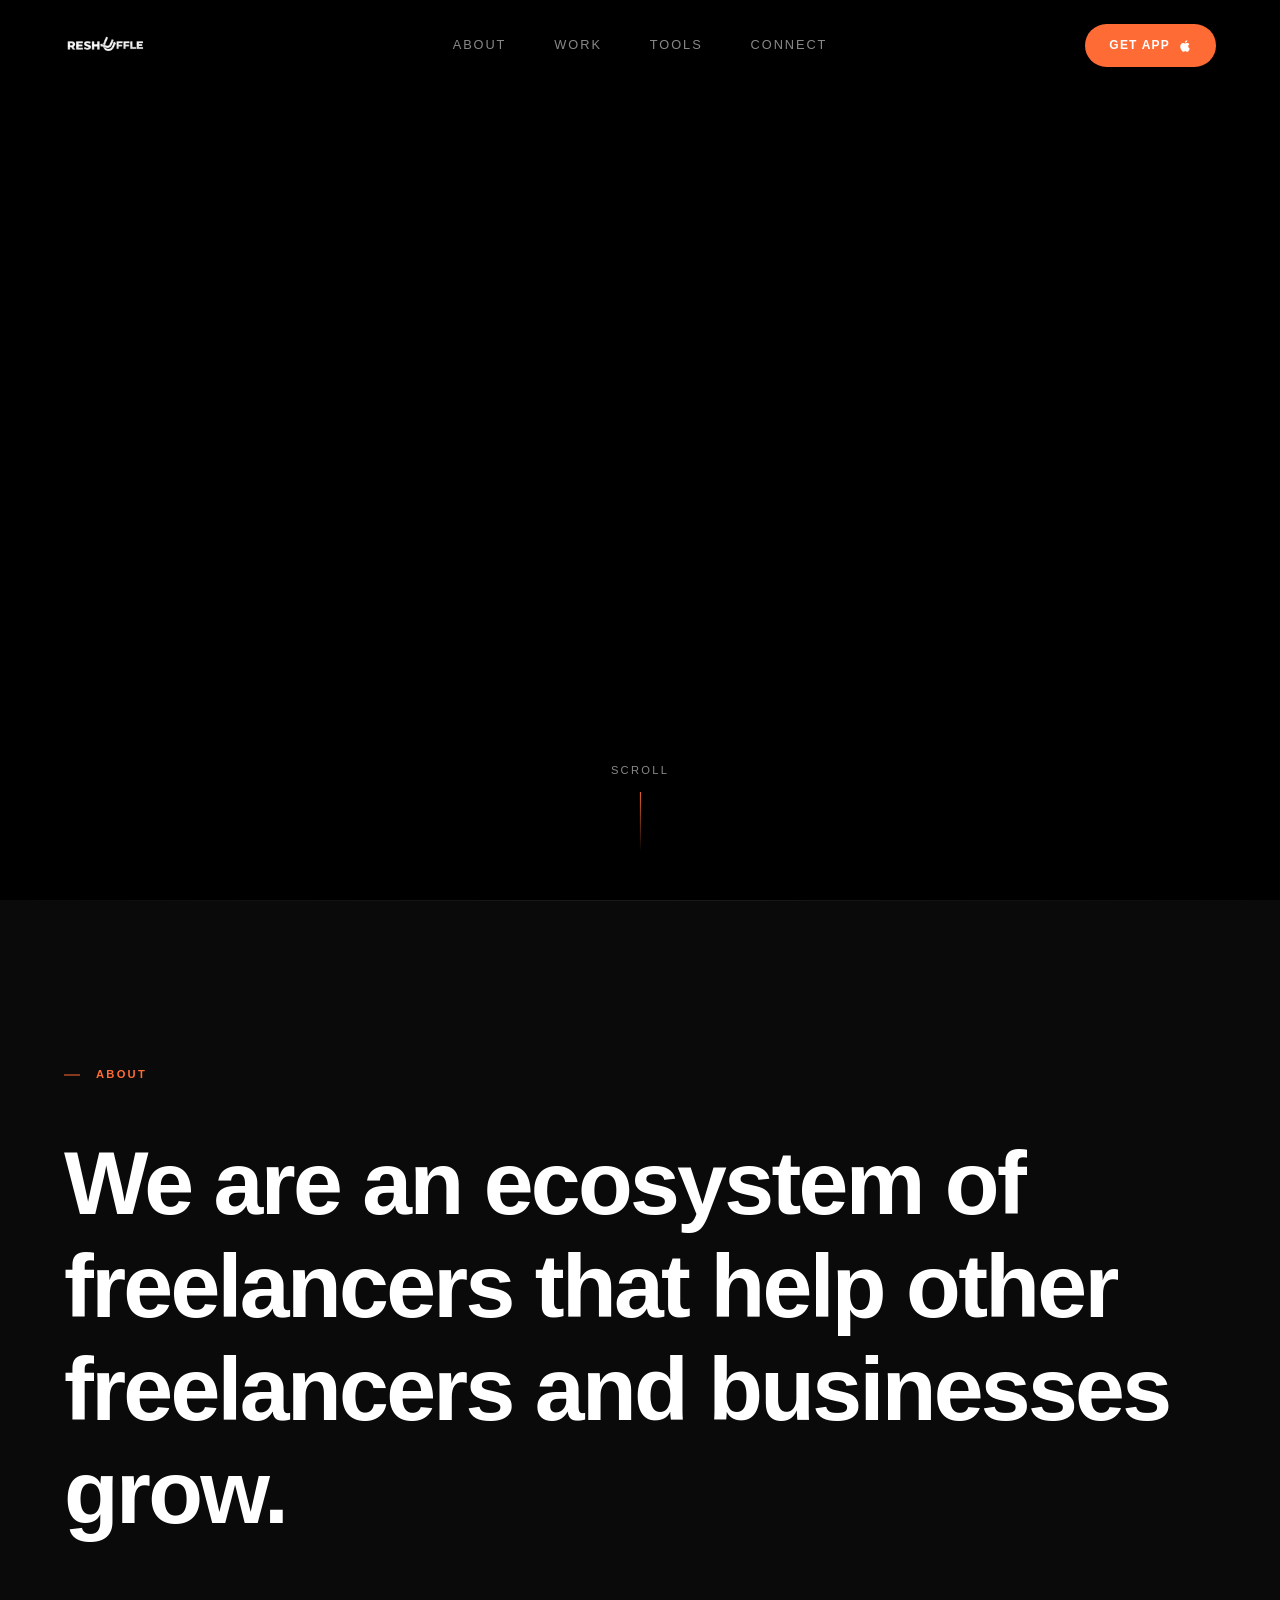
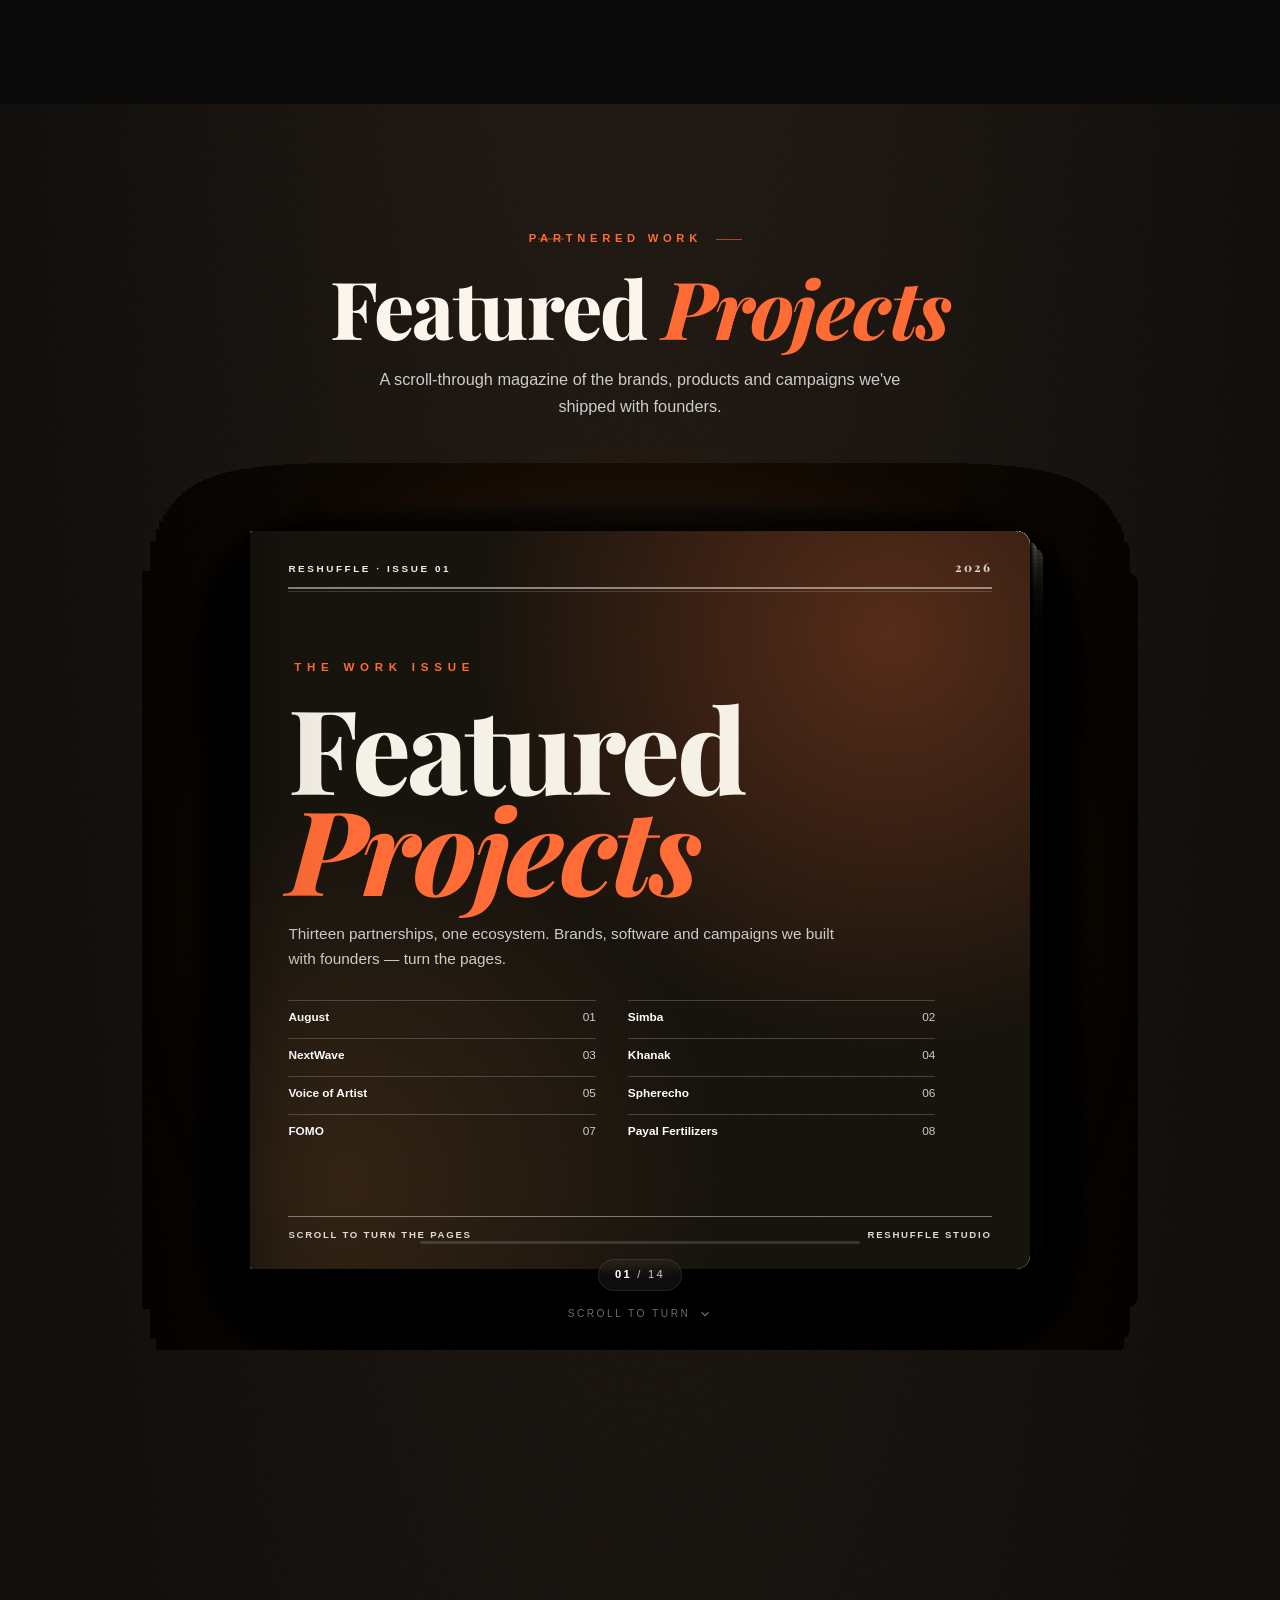
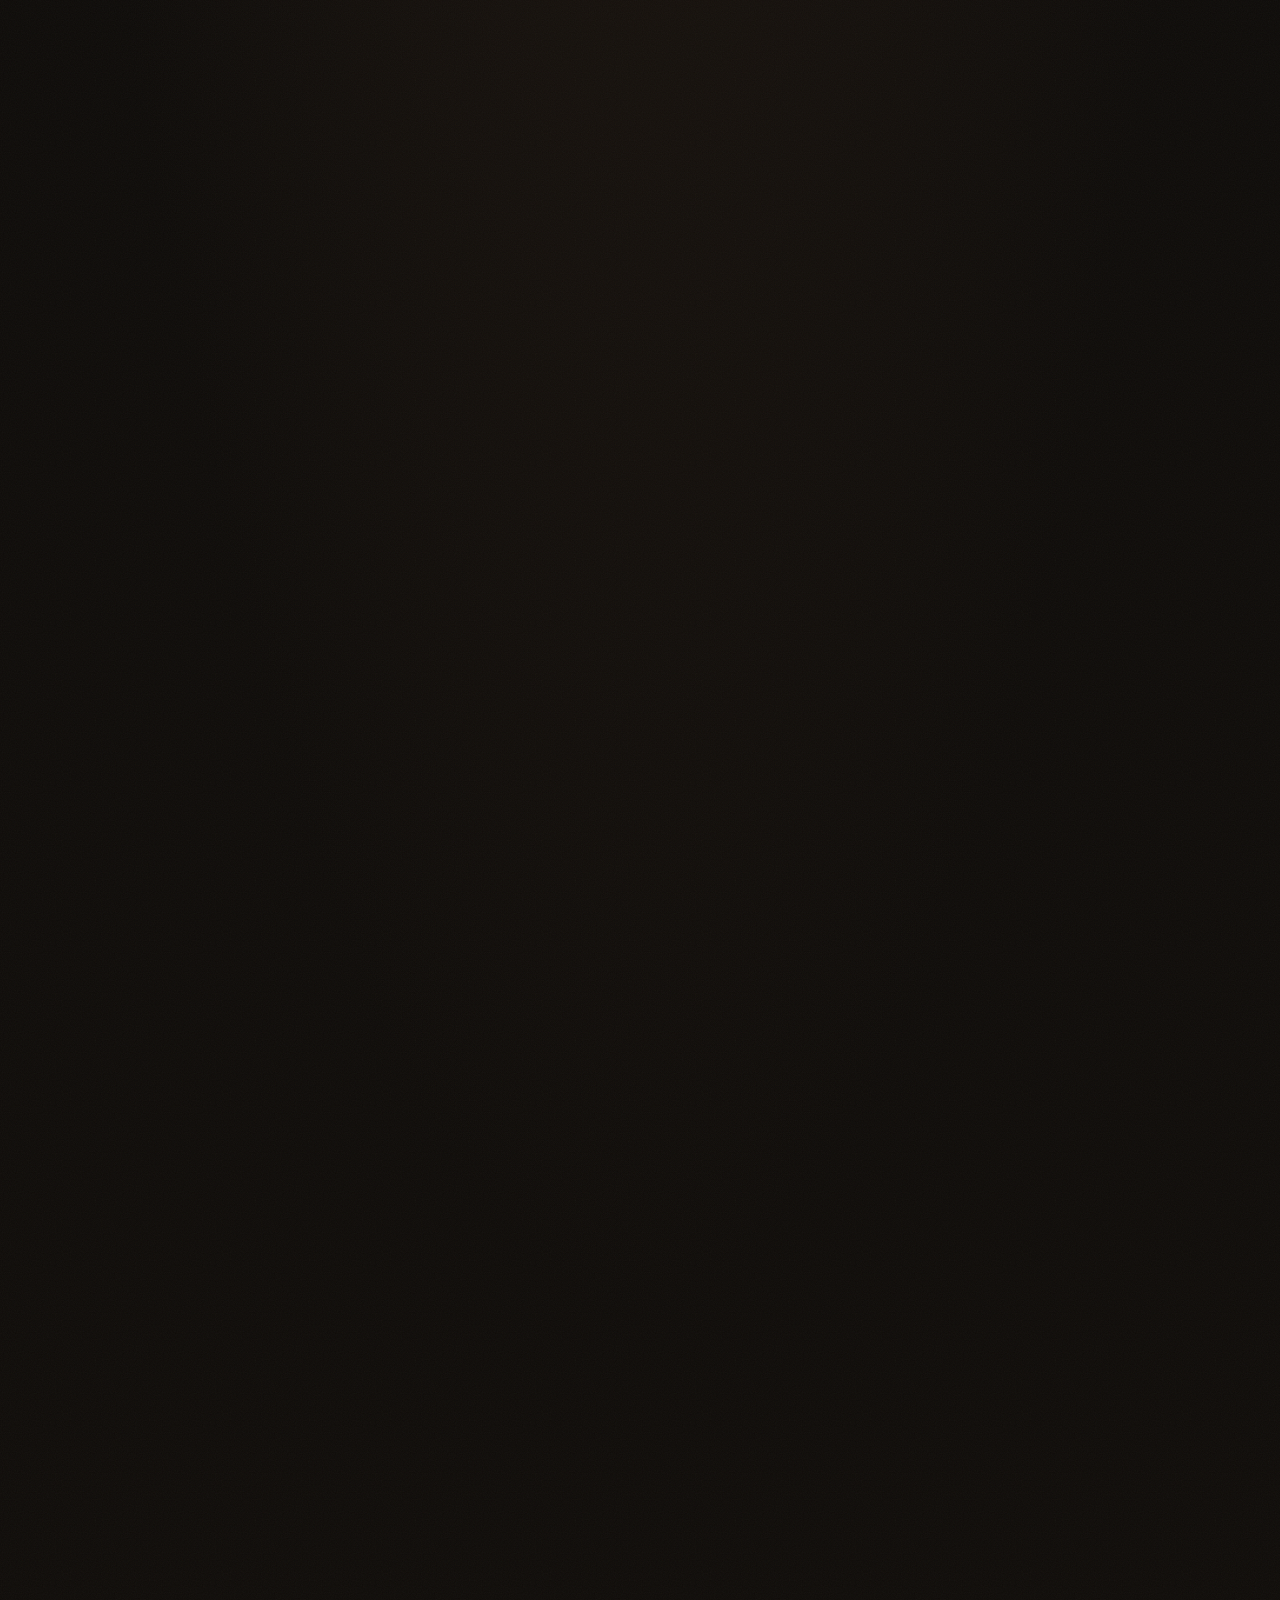
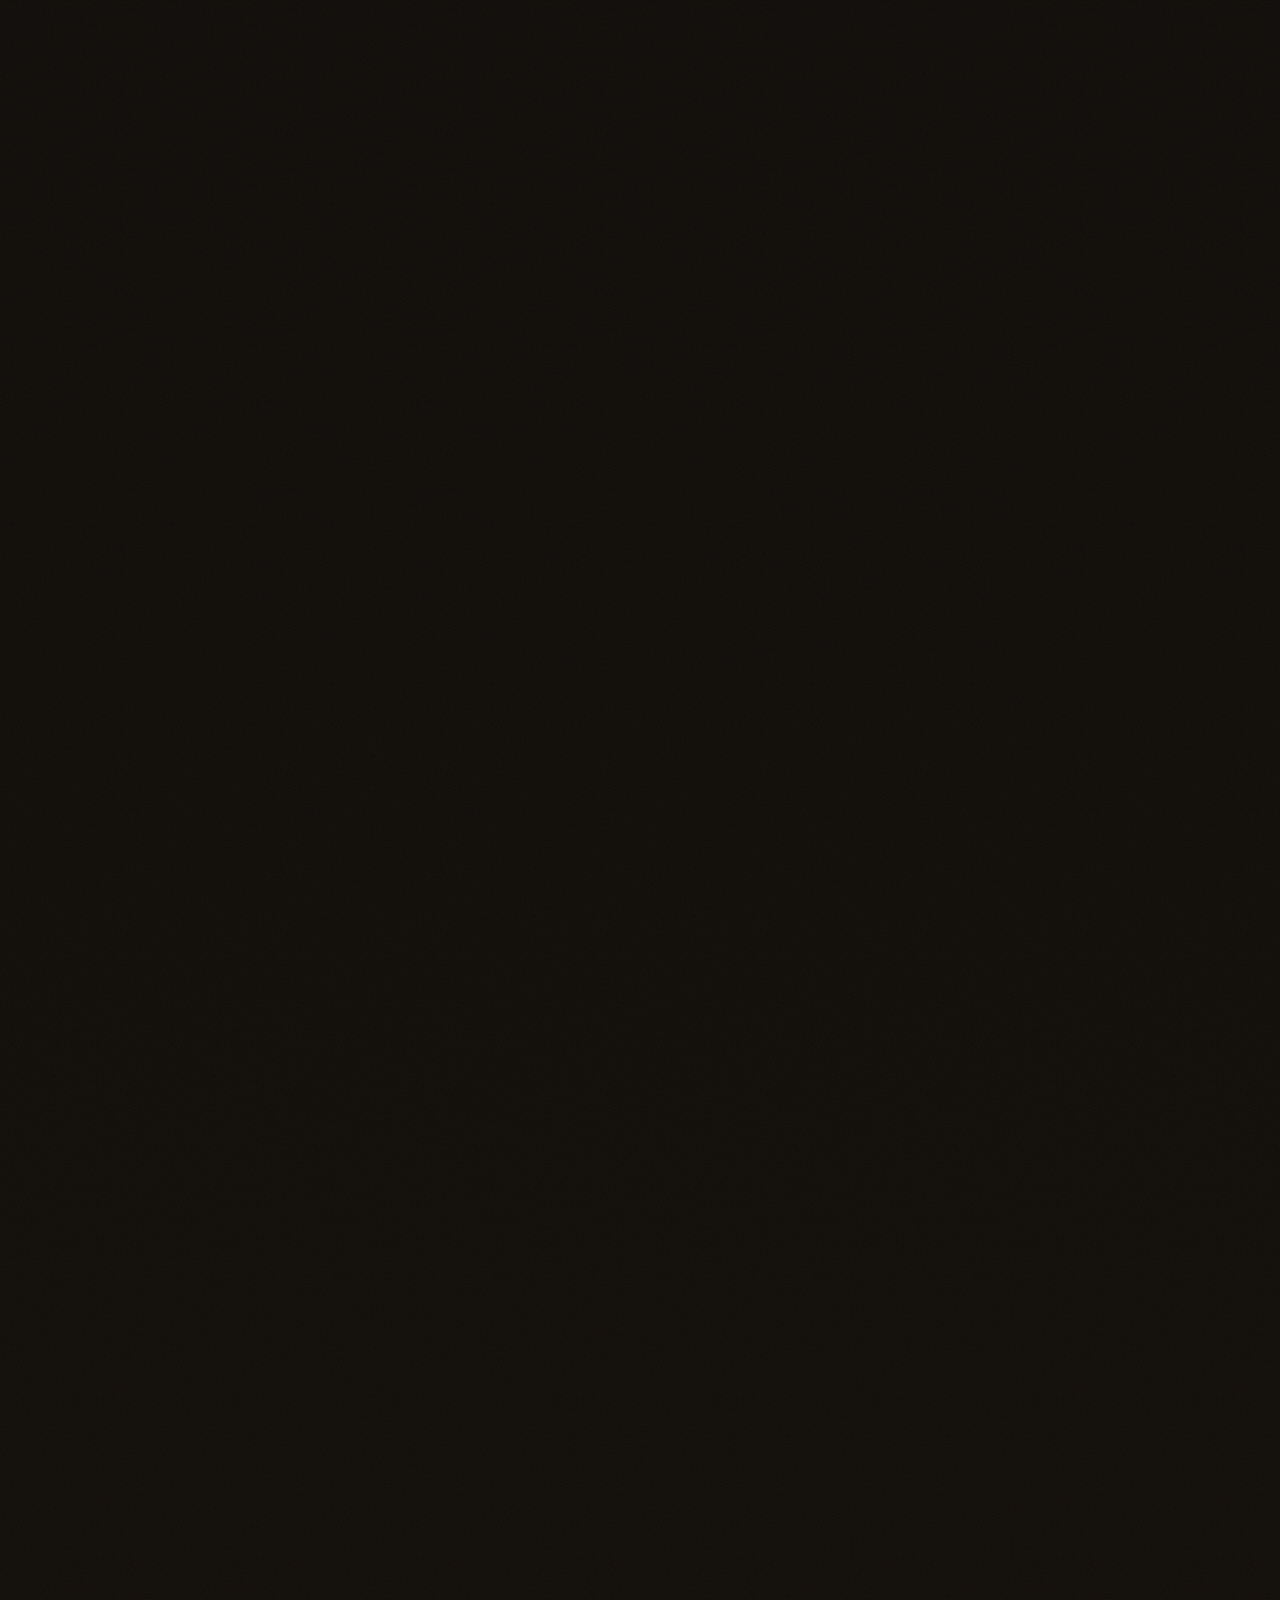
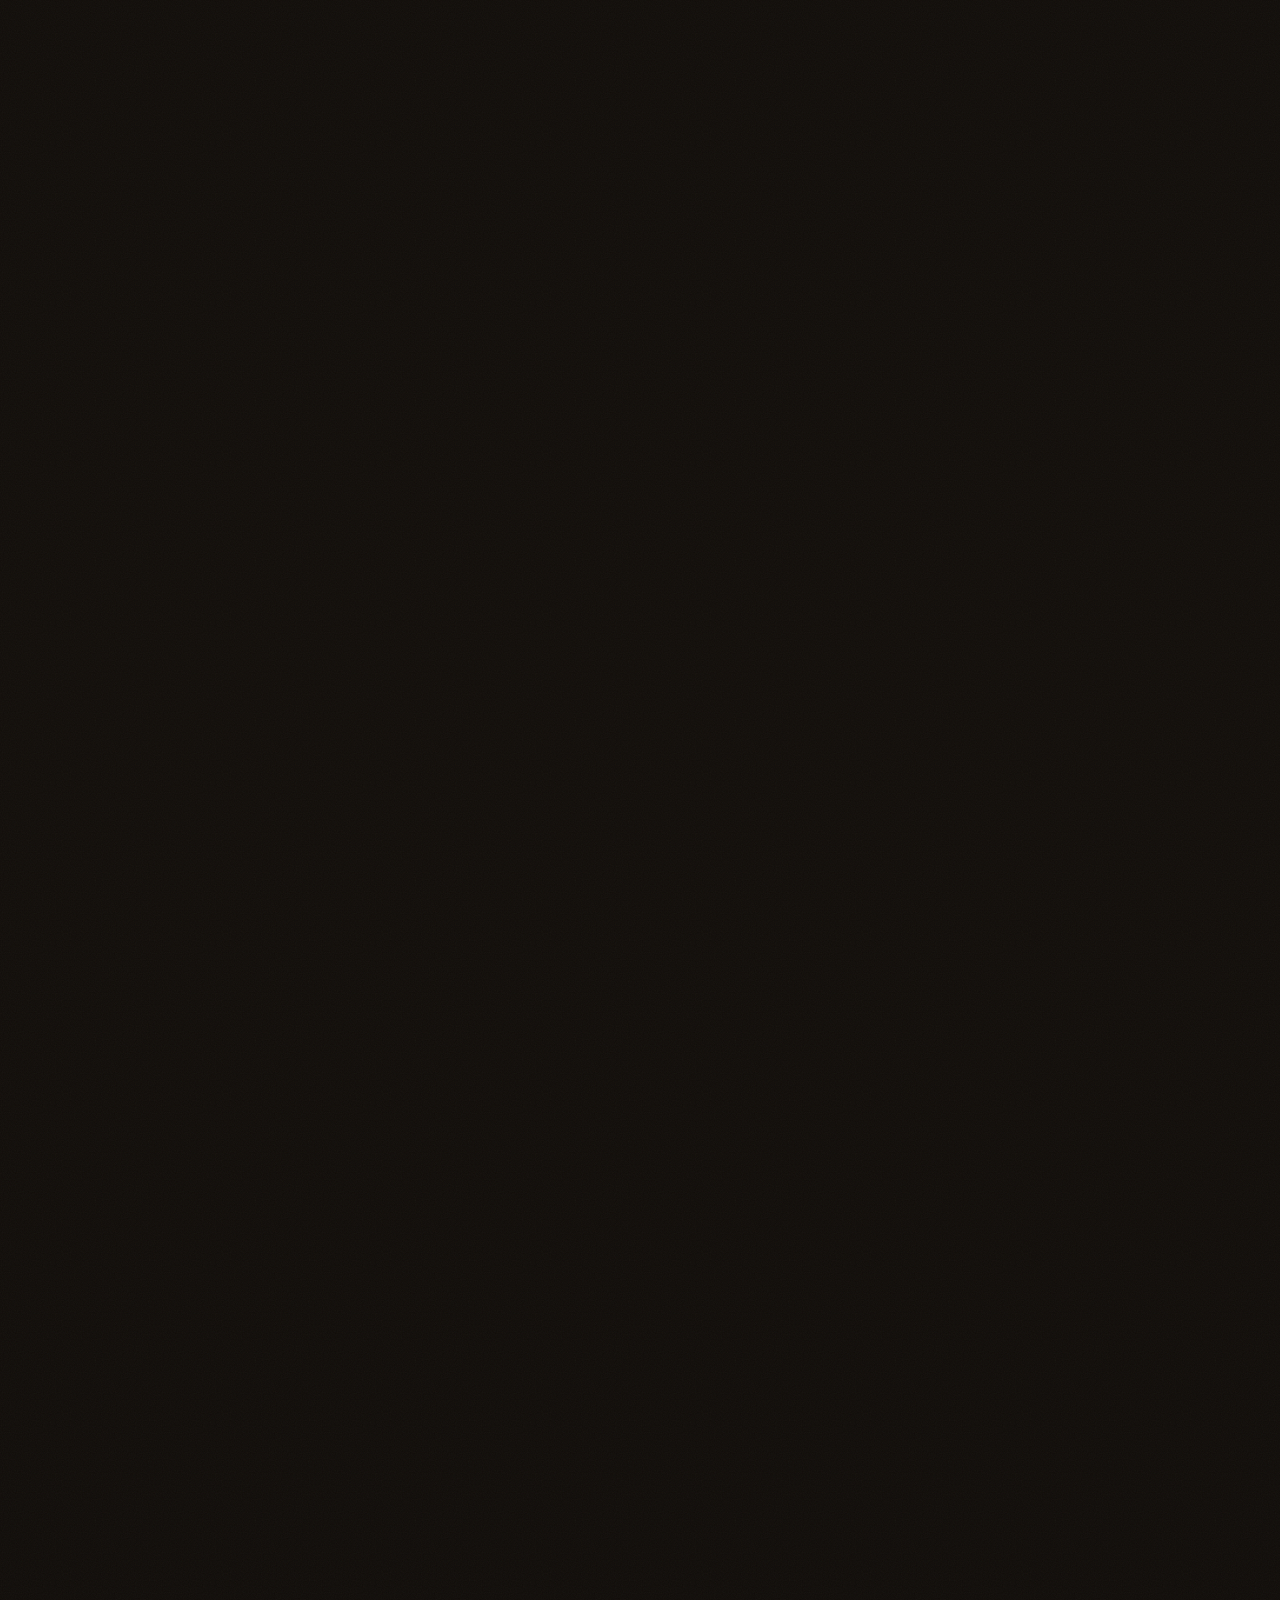
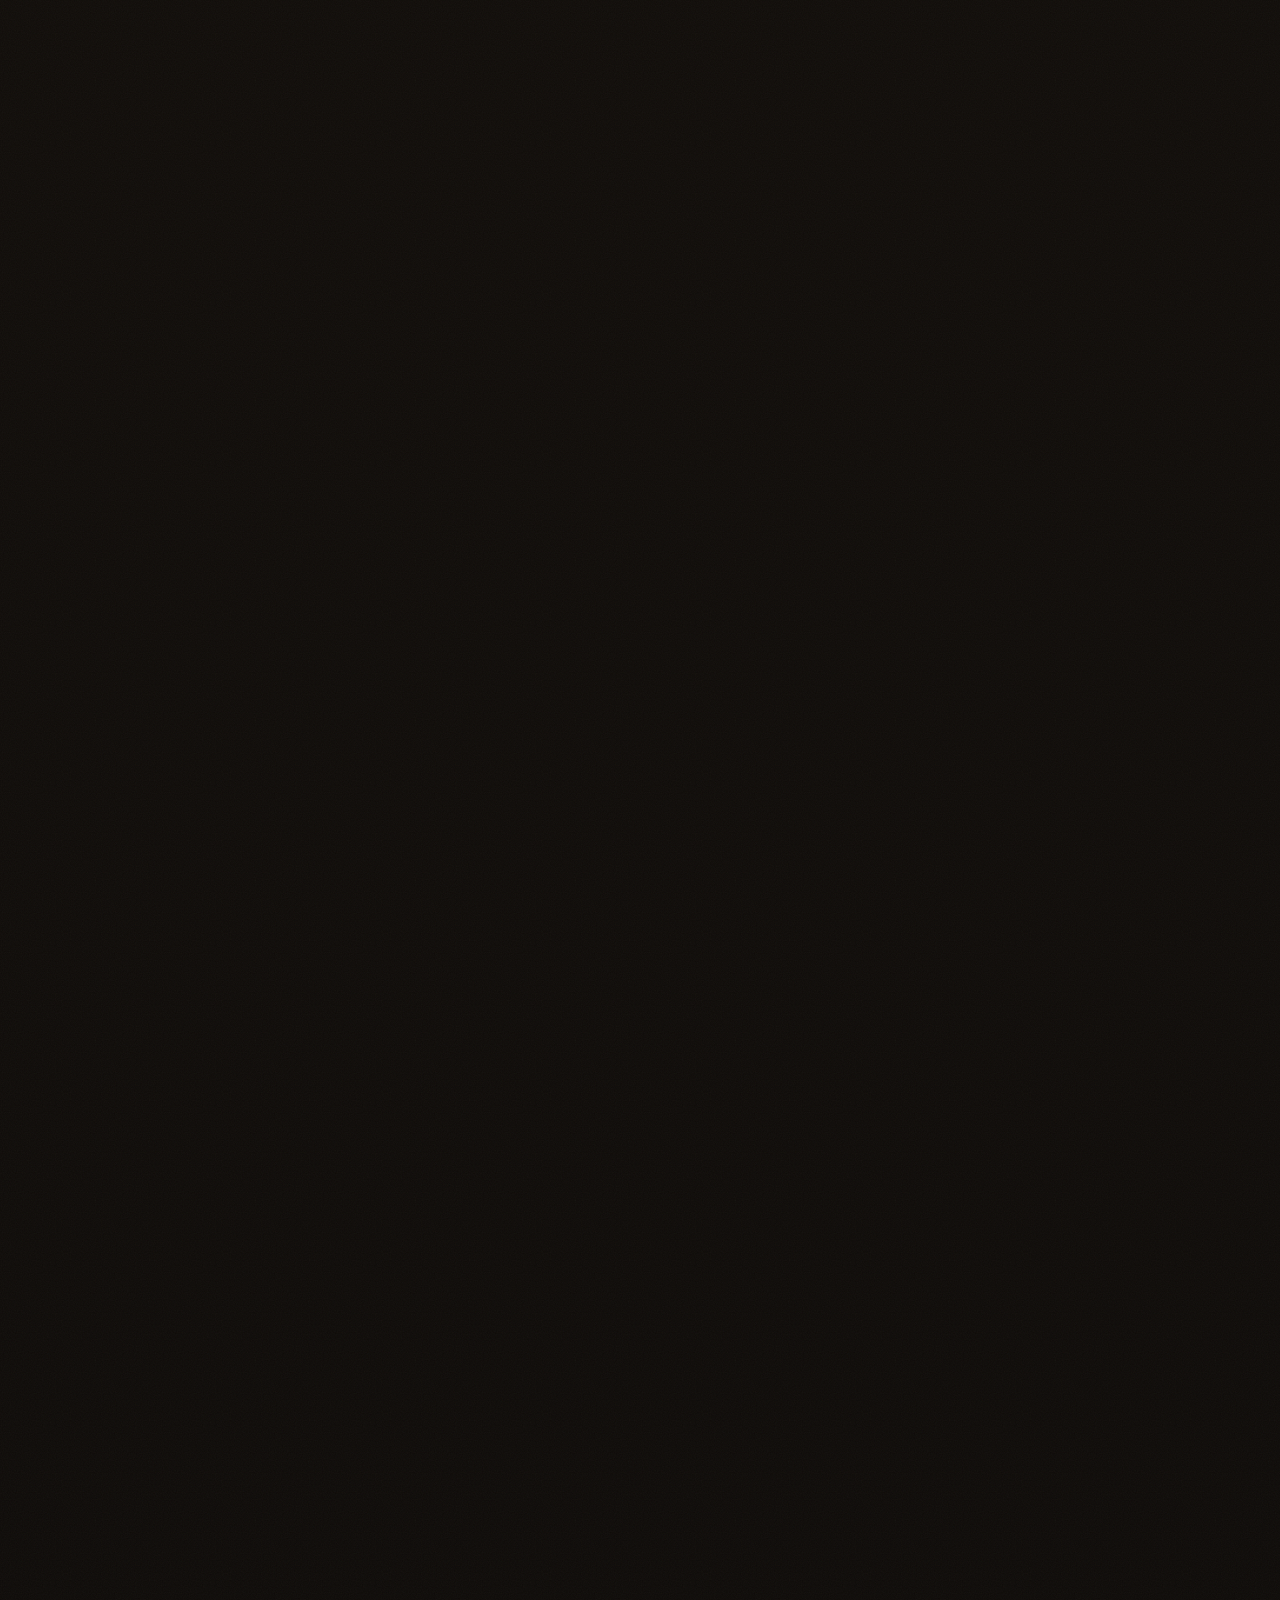
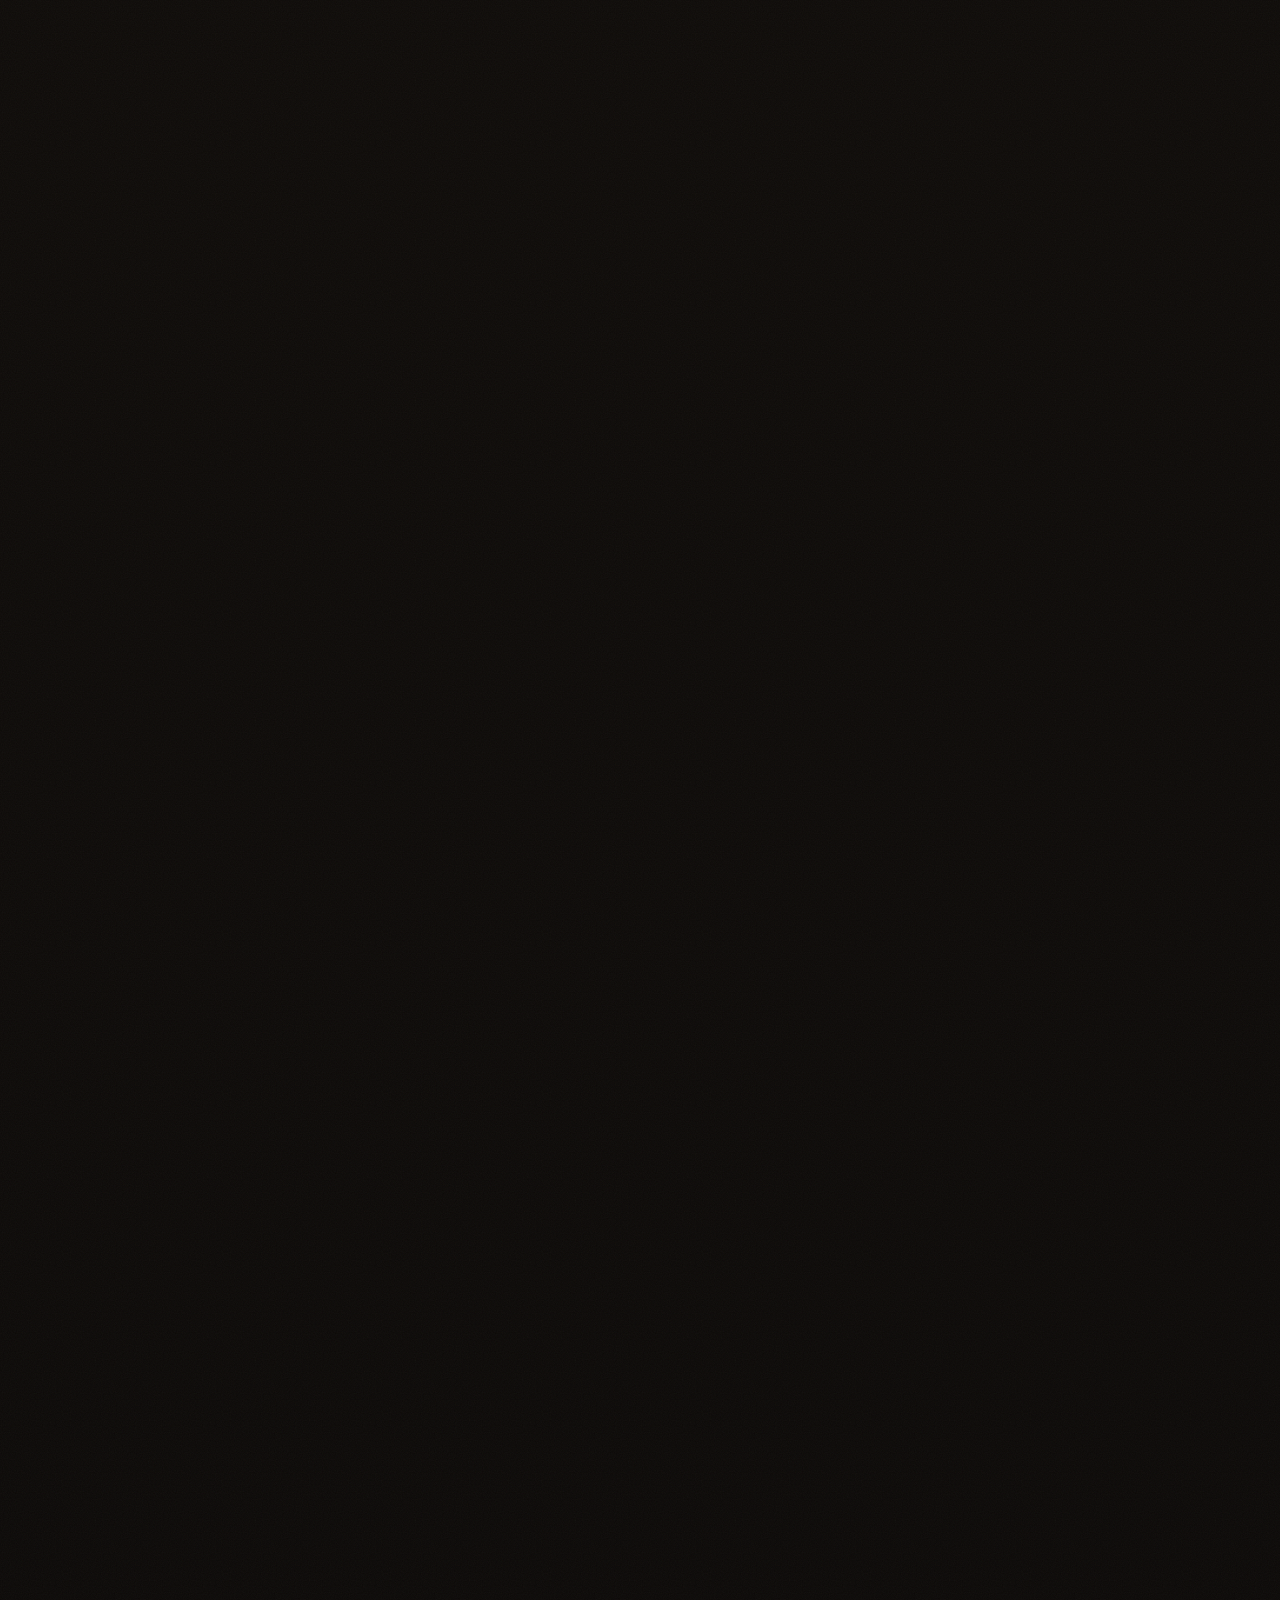
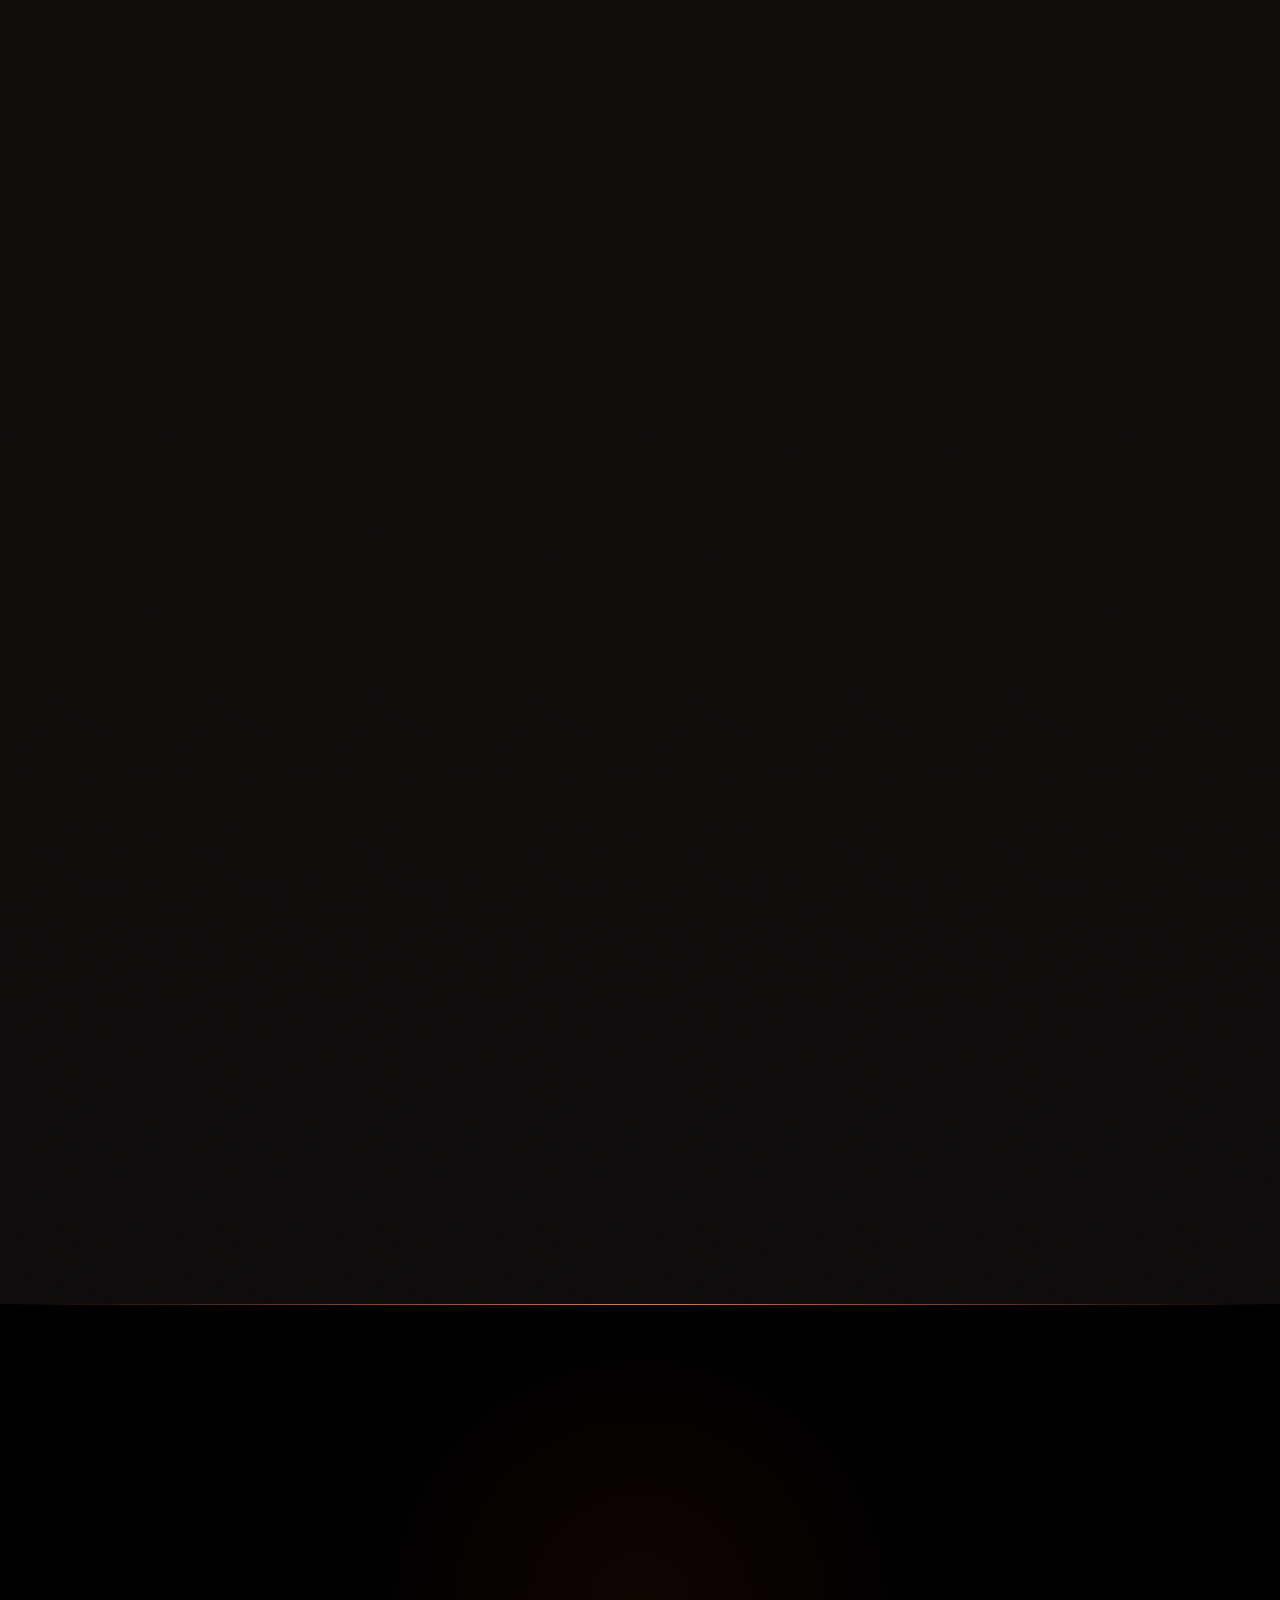
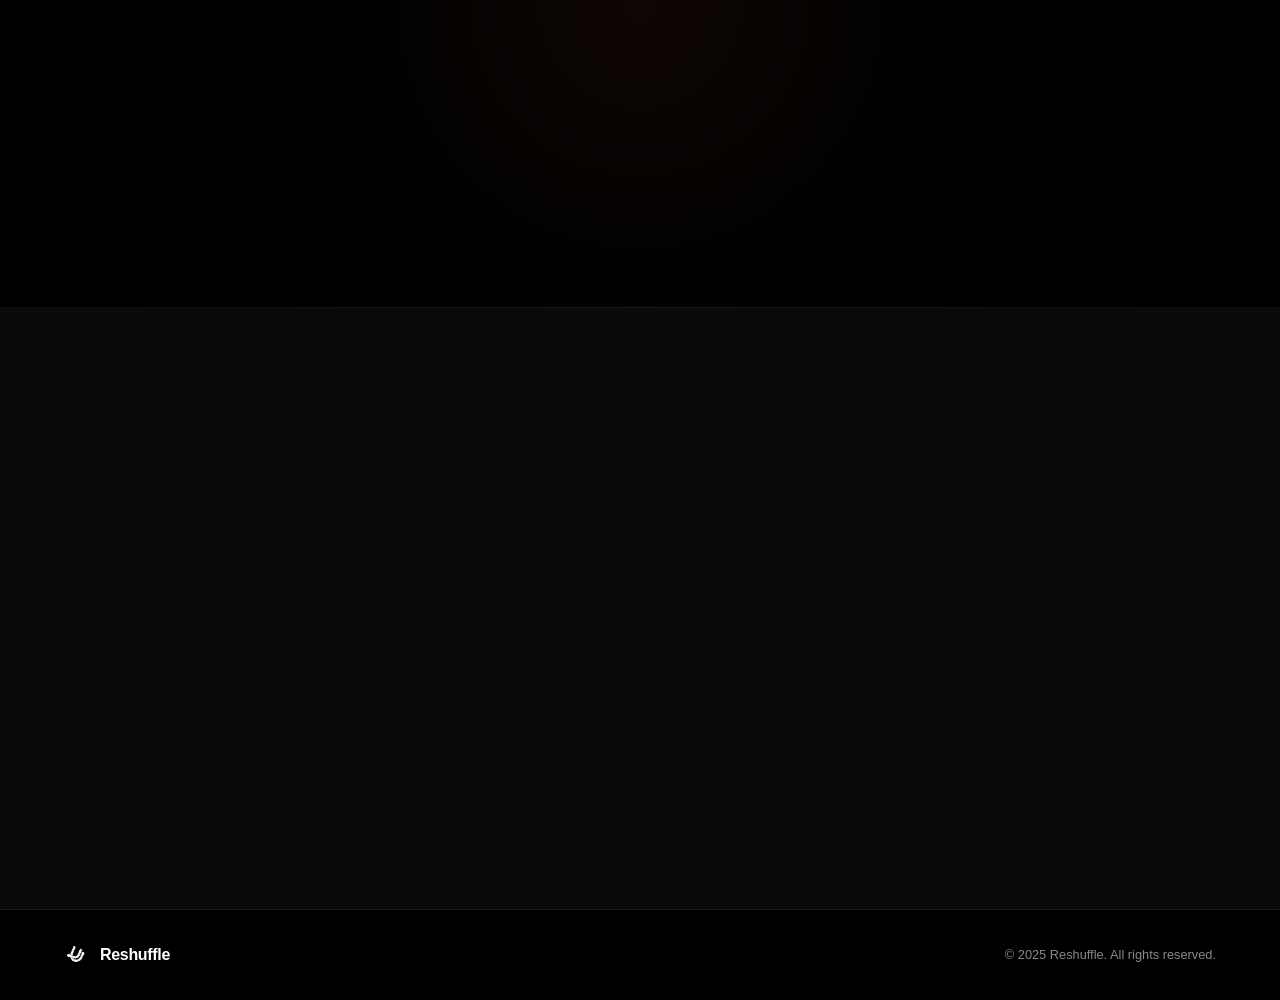
==== commit 51eadeef: "Simplify about section to single bold statement" ====
--- a/index.html
+++ b/index.html
@@ -34,7 +34,7 @@
     <link rel="preload" href="styles.css" as="style">
     <link rel="preload" href="2 (1).png" as="image">
     
-    <link rel="stylesheet" href="styles.css">
+    <link rel="stylesheet" href="styles.css?v=3">
 
     <!-- Magazine flipbook -->
     <link rel="preconnect" href="https://fonts.googleapis.com">
@@ -95,31 +95,8 @@
     <!-- About Section -->
     <section class="about" id="about">
         <div class="section-container">
-            <div class="about-grid">
-                <div class="about-left">
-                    <span class="section-label">About</span>
-                    <h2 class="about-headline">An ecosystem built for growth.</h2>
-                </div>
-                <div class="about-right">
-                    <p class="about-description">
-                        We are an ecosystem of freelancers that help other freelancers and businesses grow.
-                    </p>
-                    <div class="about-features">
-                        <div class="feature-item">
-                            <span class="feature-number">01</span>
-                            <span class="feature-text">Smart Discovery</span>
-                        </div>
-                        <div class="feature-item">
-                            <span class="feature-number">02</span>
-                            <span class="feature-text">Verified Connections</span>
-                        </div>
-                        <div class="feature-item">
-                            <span class="feature-number">03</span>
-                            <span class="feature-text">Workflow-Ready Profiles</span>
-                        </div>
-                    </div>
-                </div>
-            </div>
+            <span class="section-label">About</span>
+            <p class="about-statement">We are an ecosystem of freelancers that help other freelancers and businesses grow.</p>
         </div>
     </section>
 
--- a/styles.css
+++ b/styles.css
@@ -384,11 +384,14 @@
     background: linear-gradient(to right, transparent, var(--gray-medium), transparent);
 }
 
-.about-grid {
-    display: grid;
-    grid-template-columns: 1fr 1fr;
-    gap: 6rem;
-    align-items: start;
+.about-statement {
+    font-size: clamp(3rem, 7vw, 6.5rem);
+    font-weight: 700;
+    letter-spacing: -0.03em;
+    line-height: 1.15;
+    color: var(--white);
+    max-width: 100%;
+    margin-top: 1.5rem;
 }
 
 .about-headline {
--- a/styles.css
+++ b/styles.css
@@ -384,11 +384,14 @@
     background: linear-gradient(to right, transparent, var(--gray-medium), transparent);
 }
 
-.about-grid {
-    display: grid;
-    grid-template-columns: 1fr 1fr;
-    gap: 6rem;
-    align-items: start;
+.about-statement {
+    font-size: clamp(3rem, 7vw, 6.5rem);
+    font-weight: 700;
+    letter-spacing: -0.03em;
+    line-height: 1.15;
+    color: var(--white);
+    max-width: 100%;
+    margin-top: 1.5rem;
 }
 
 .about-headline {
